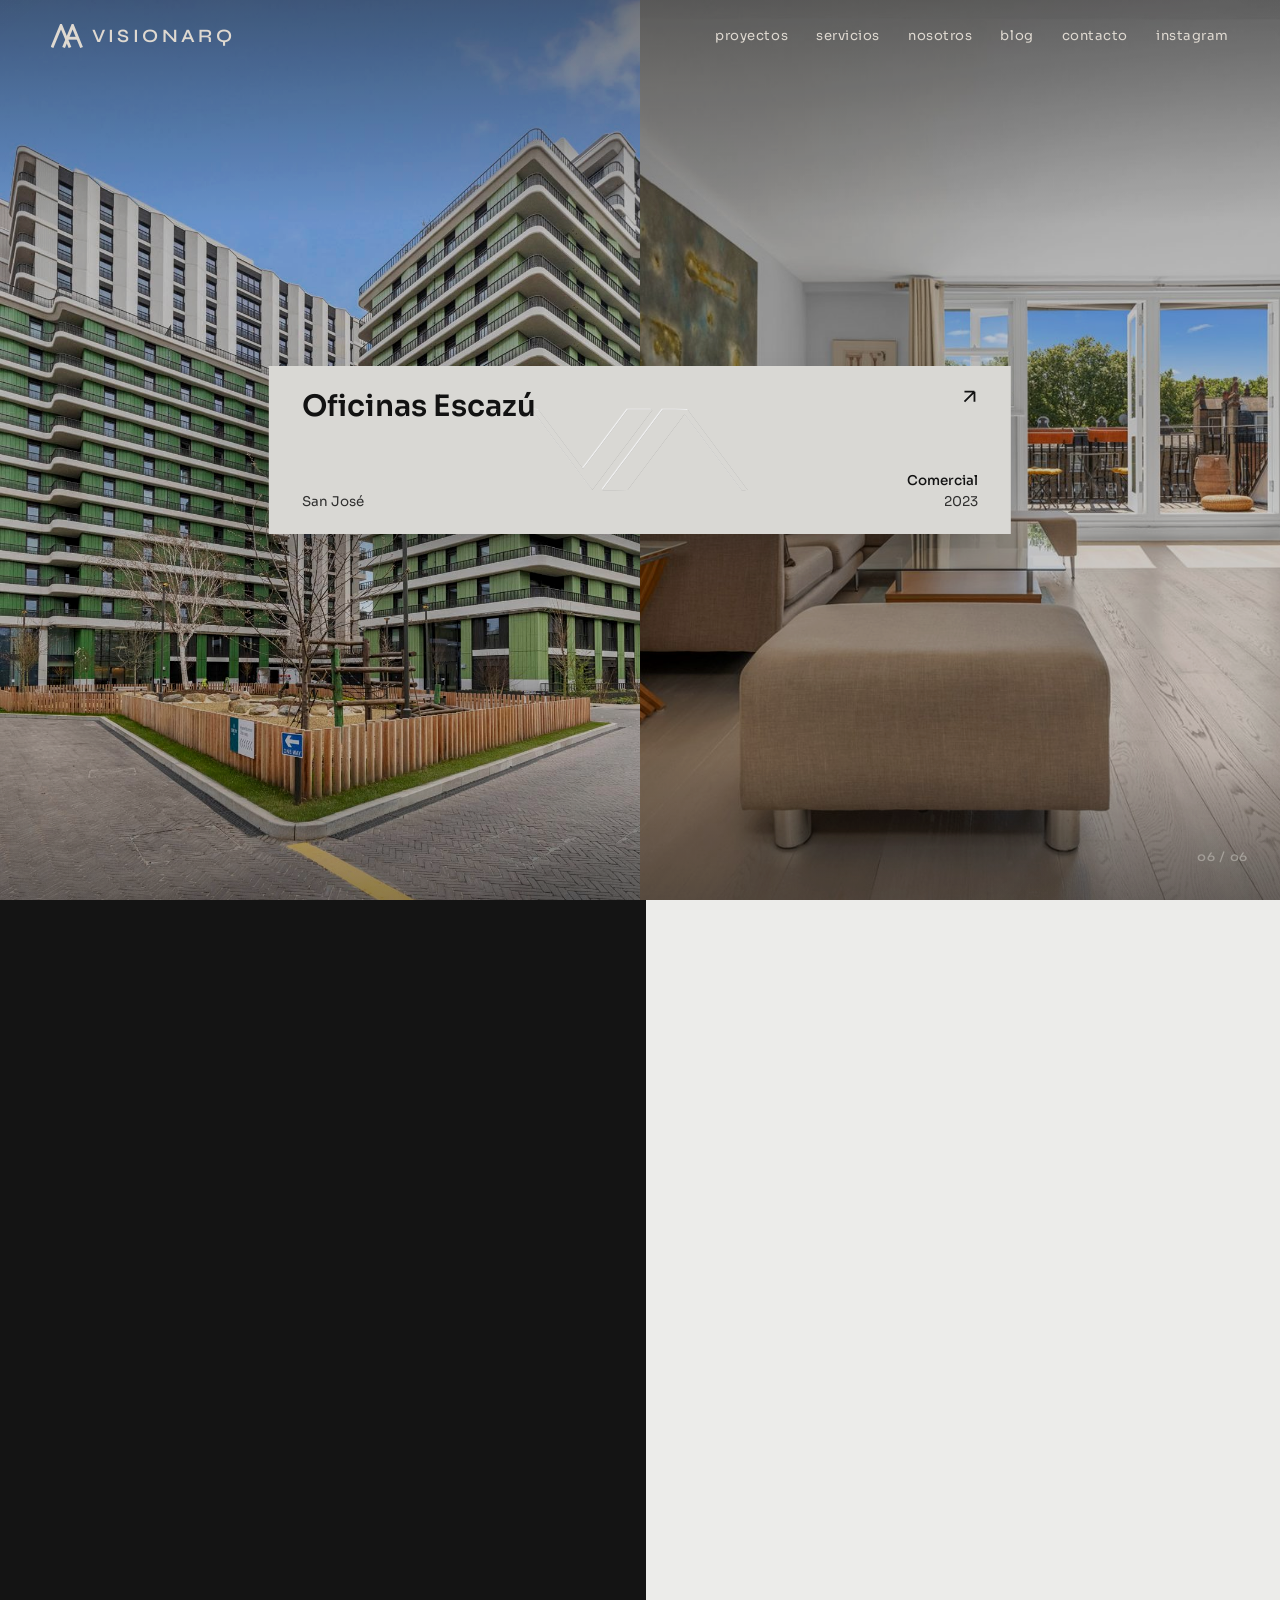
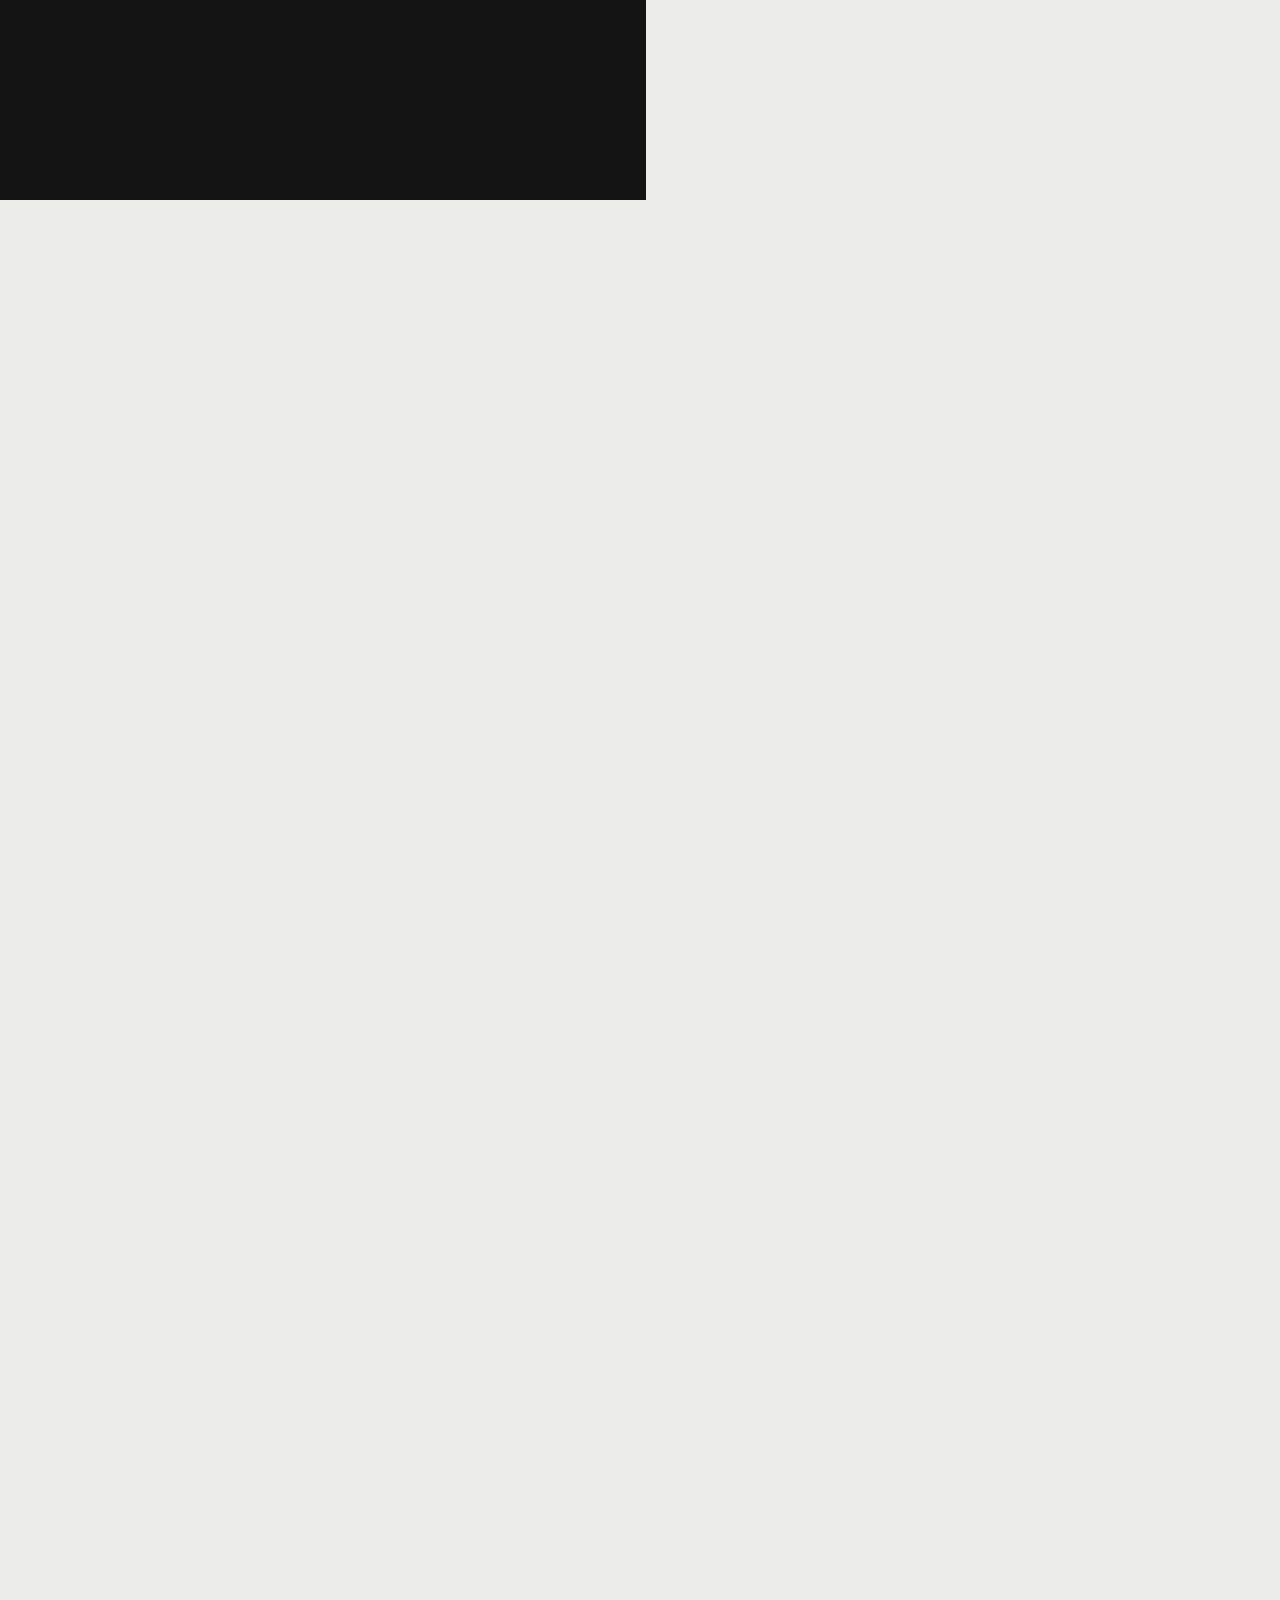
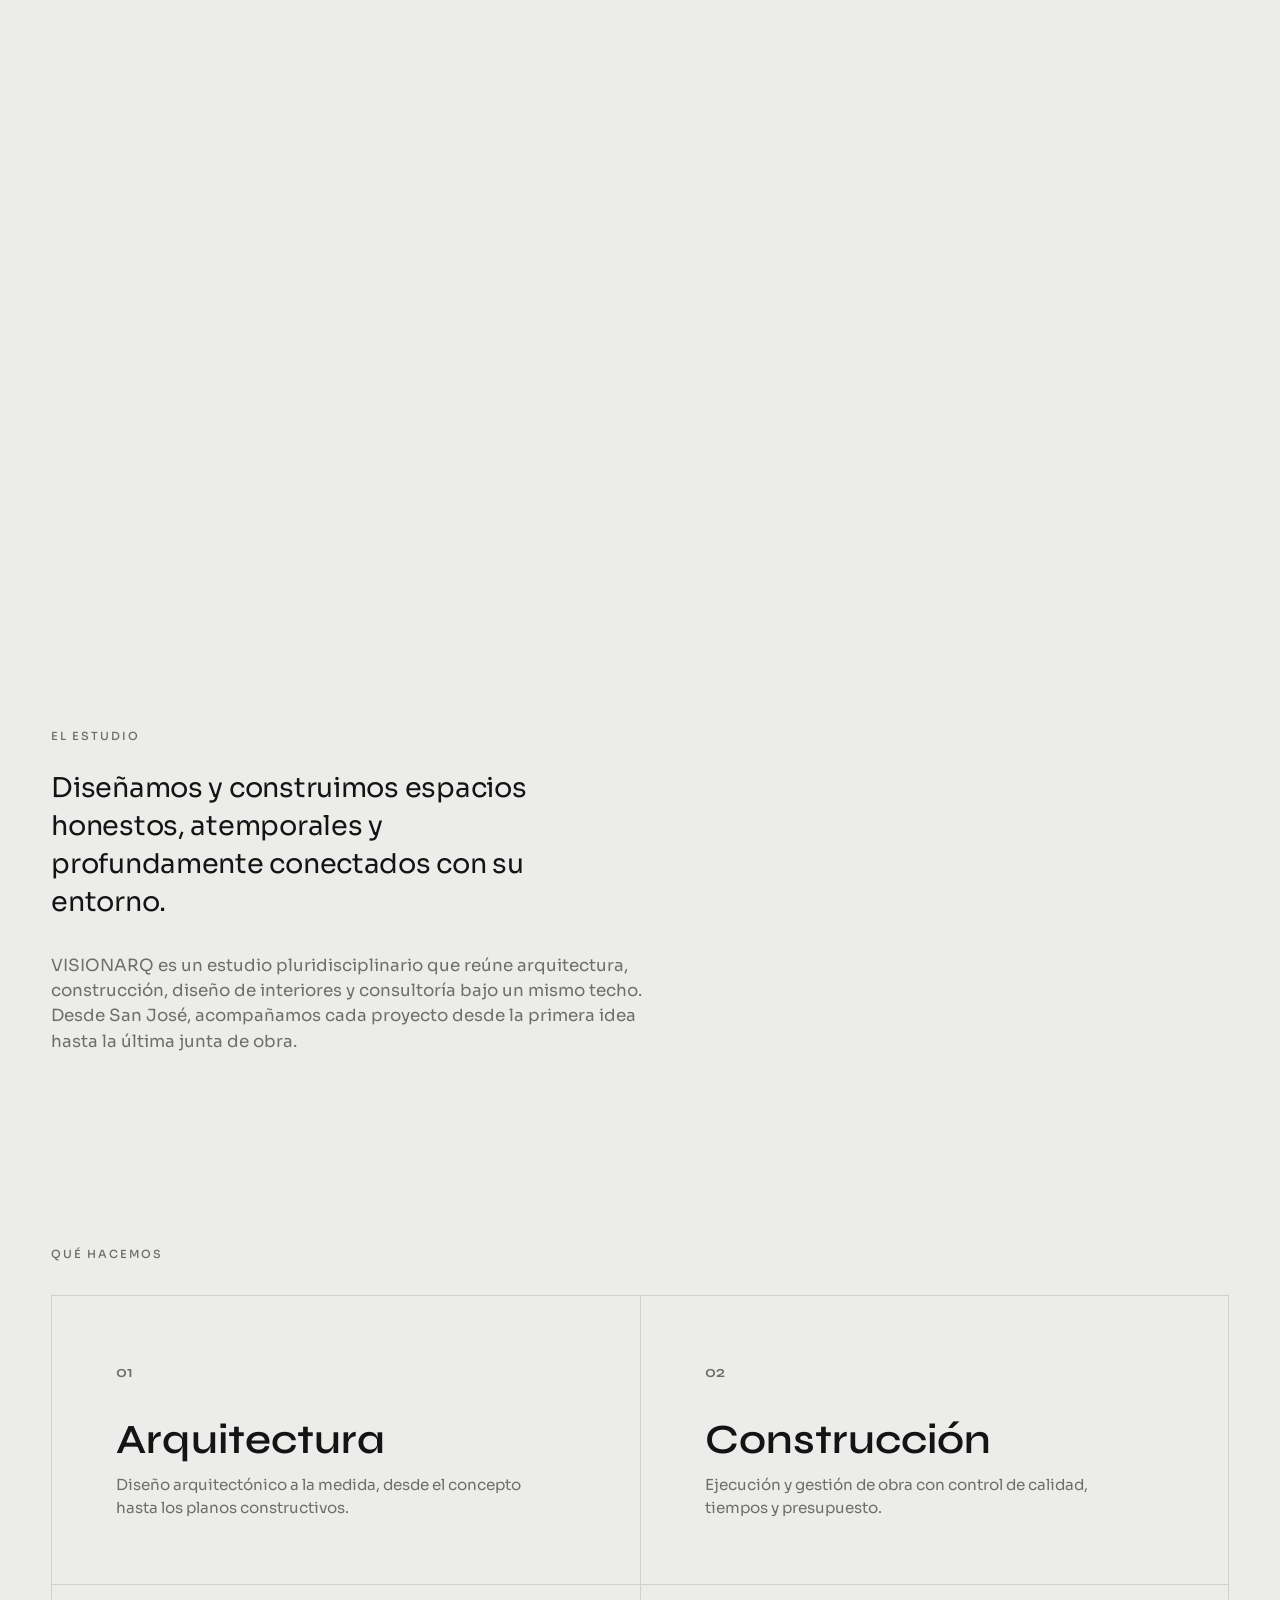
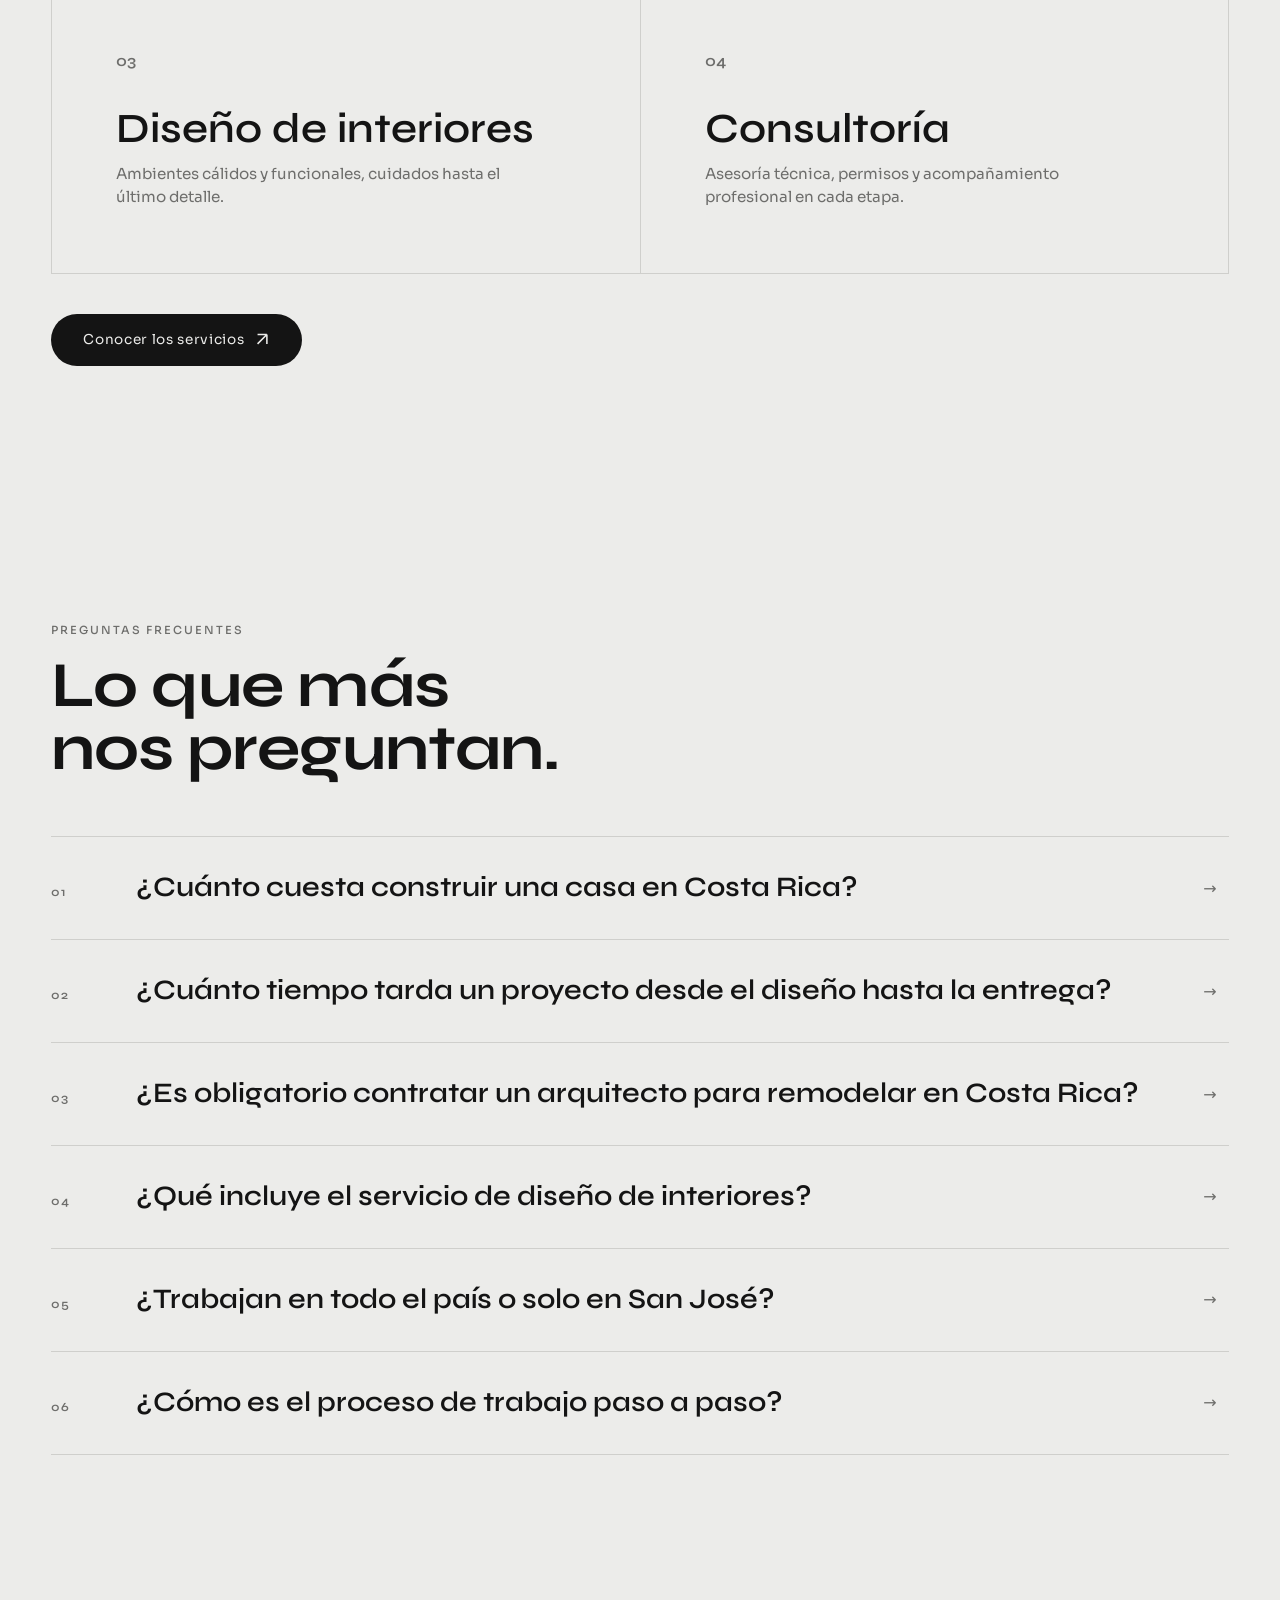
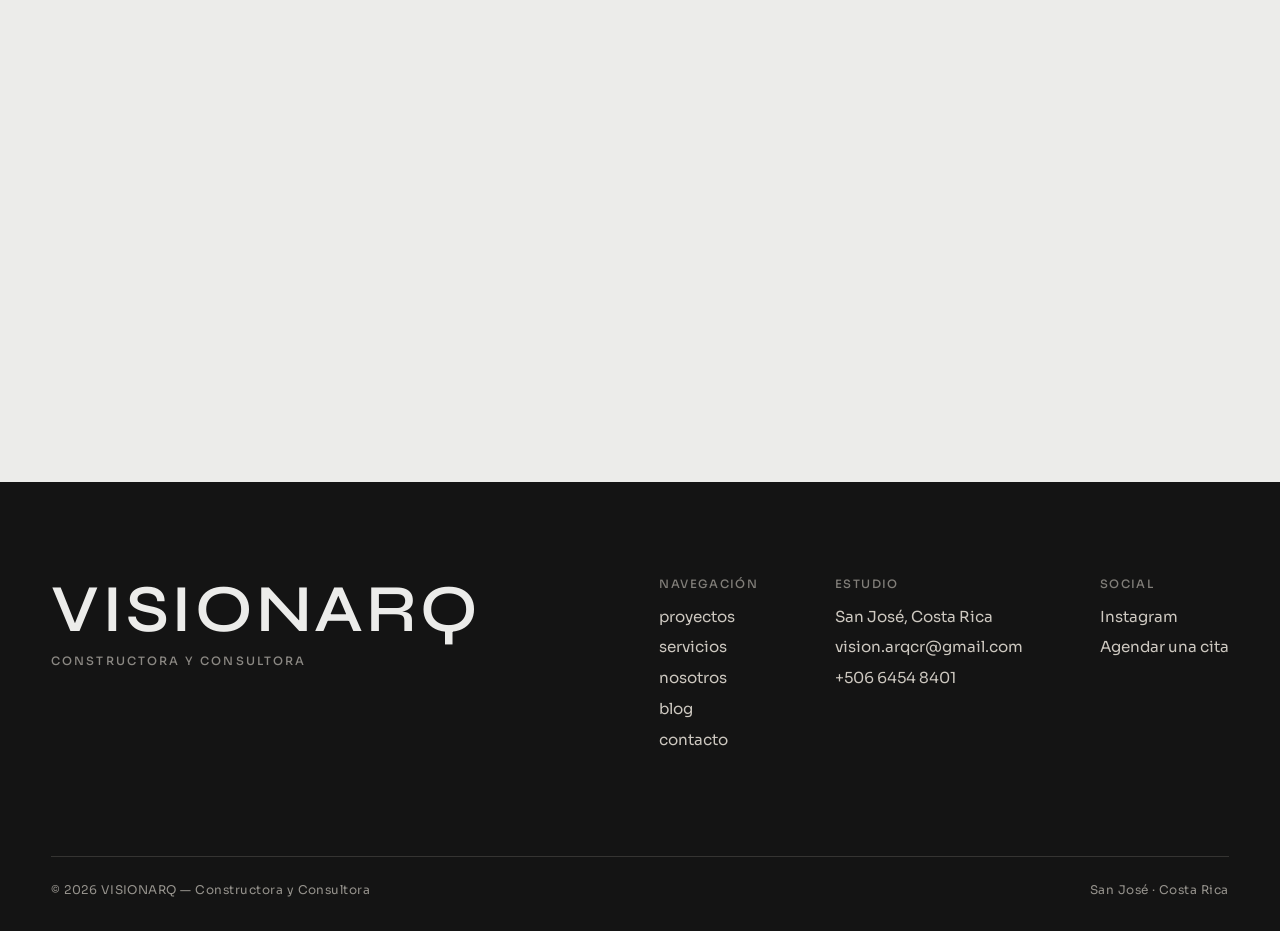
==== index.html @ 99eeef43 "WIP redesign: Syne+Sora fonts, embossed lighter card, photo darken layer Local only — not pushed.  C" ====
<!DOCTYPE html>
<html lang="es">
<head>
  <meta charset="UTF-8" />
  <meta name="viewport" content="width=device-width, initial-scale=1" />
  <title>VISIONARQ · Arquitectura y construcción en San José, Costa Rica</title>
  <meta name="description" content="VISIONARQ — Constructora y Consultora. Arquitectura, construcción llave en mano, diseño interior y planes maestros en San José, Costa Rica." />
  <meta property="og:title" content="VISIONARQ · Constructora y Consultora" />
  <meta property="og:description" content="Arquitectura, construcción, diseño interior y consultoría en San José, Costa Rica." />
  <meta property="og:type" content="website" />
  <link rel="icon" href="assets/img/logo.svg" type="image/svg+xml" />
  <link rel="preconnect" href="https://fonts.googleapis.com" />
  <link rel="preconnect" href="https://fonts.gstatic.com" crossorigin />
  <link href="https://fonts.googleapis.com/css2?family=Cormorant+Garamond:ital,wght@0,300;0,400;0,500;1,300;1,400&family=Inter:wght@400;500&display=swap" rel="stylesheet" />
  <link rel="stylesheet" href="assets/css/style.css" />
</head>
<body class="home-page">

  <!-- =====================================================
       SLIDER DE PROYECTOS — cortina scroll (estilo Mersi)
       ===================================================== -->
  <div class="home-slider">
    <div class="home-slider__track" id="slider-track">
      <div class="home-slider__stage" id="slider-stage">

        <!-- Tarjeta central (barra horizontal, estilo Mersi) -->
        <a class="slide-card" id="slide-card" href="portafolio.html" aria-label="Ver portafolio">
          <span class="slide-card__corner" aria-hidden="true">
            <svg viewBox="0 0 9 9" fill="none"><path d="M7 1H1M7 1V7M7 1L1 7" stroke="currentColor" stroke-width="1.1"/></svg>
          </span>
          <span class="slide-card__logo" aria-hidden="true">
            <svg class="mark" viewBox="0 0 803 311" fill="none">
              <path fill="currentColor" fill-rule="evenodd" d="M216.937,283.265C210.099,274.044 161.416,209.01 108.752,138.745C56.088,68.48 13,10.753 13,10.462C13,10.172 18.063,10.062 24.25,10.217L35.5,10.5L115,116.435C158.725,174.699 194.95,222.498 195.5,222.654C196.05,222.81 232.384,175.027 276.242,116.469L355.984,10L401.099,10C436.794,10 446.109,10.261 445.709,11.25C445.29,12.287 232.191,296.893 230.058,299.265C229.679,299.686 223.775,292.486 216.937,283.265ZM267.645,297.169C268.665,295.601 317.42,230.342 375.989,152.149L482.479,9.98L527.963,10.24L573.448,10.5L579.111,18C596.349,40.829 788.709,297.702 789.352,298.75C789.947,299.722 787.592,300 778.78,300L767.442,300L664.571,162.783C569.534,36.017 561.596,25.717 560.333,27.533C559.581,28.615 513.407,90.25 457.724,164.5L356.482,299.5L311.136,299.76L265.791,300.021L267.645,297.169Z"/>
            </svg>
          </span>
          <div class="slide-card__col slide-card__col--l">
            <span class="slide-card__name" id="card-name">Casa Escalante</span>
            <span class="slide-card__place" id="card-place">San José</span>
          </div>
          <div class="slide-card__col slide-card__col--r">
            <span class="slide-card__cat" id="card-cat">Residencial</span>
            <span class="slide-card__year" id="card-year">2025</span>
          </div>
        </a>

        <!-- Contador de diapositivas -->
        <div class="slide-counter">
          <span id="slide-num">01</span>&thinsp;/&thinsp;<span id="slide-total">04</span>
        </div>

      </div><!-- /slider-stage -->
    </div><!-- /slider-track -->
  </div><!-- /home-slider -->

  <!-- =====================================================
       CONTENIDO PRINCIPAL (debajo del slider)
       ===================================================== -->
  <main>

    <!-- MANIFIESTO -->
    <section class="section reveal">
      <p class="eyebrow">El estudio</p>
      <p class="lead" style="max-width: 24ch; margin-top: 1.5rem;">
        Diseñamos y construimos espacios honestos, atemporales y profundamente
        conectados con su entorno.
      </p>
      <p style="max-width: 52ch; margin-top: 2rem; color: var(--muted); font-size: 1.05rem;">
        VISIONARQ es un estudio pluridisciplinario que reúne arquitectura,
        construcción, diseño de interiores y consultoría bajo un mismo techo. Desde
        San José, acompañamos cada proyecto desde la primera idea hasta la última
        junta de obra.
      </p>
    </section>

    <!-- SERVICIOS (resumen) -->
    <section class="section section--tight reveal">
      <p class="eyebrow">Qué hacemos</p>
      <div class="services-grid" style="margin-top: 2rem;">
        <div class="service">
          <span class="service__num">01</span>
          <h3 class="service__title">Arquitectura</h3>
          <p class="service__desc">Diseño arquitectónico a la medida, desde el concepto hasta los planos constructivos.</p>
        </div>
        <div class="service">
          <span class="service__num">02</span>
          <h3 class="service__title">Construcción</h3>
          <p class="service__desc">Ejecución y gestión de obra con control de calidad, tiempos y presupuesto.</p>
        </div>
        <div class="service">
          <span class="service__num">03</span>
          <h3 class="service__title">Diseño de interiores</h3>
          <p class="service__desc">Ambientes cálidos y funcionales, cuidados hasta el último detalle.</p>
        </div>
        <div class="service">
          <span class="service__num">04</span>
          <h3 class="service__title">Consultoría</h3>
          <p class="service__desc">Asesoría técnica, permisos y acompañamiento profesional en cada etapa.</p>
        </div>
      </div>
      <div style="margin-top: 2.5rem;">
        <a class="btn" href="servicios.html">Conocer los servicios
          <svg width="14" height="14" viewBox="0 0 9 9" fill="none"><path d="M7 1H1M7 1V7M7 1L1 7" stroke="currentColor" stroke-width="1"/></svg>
        </a>
      </div>
    </section>

    <!-- FAQ -->
    <section class="section reveal">
      <p class="eyebrow">Preguntas frecuentes</p>
      <h2 class="display" style="font-size:clamp(2rem,5vw,4rem);margin-top:1rem;">Lo que más<br>nos preguntan.</h2>
      <div class="qa">
        <div class="qa-list">
          <button class="qa-q" data-q="0"><span class="qa-num">01</span><span class="qa-text">¿Cuánto cuesta construir una casa en Costa Rica?</span><span class="qa-arrow">→</span></button>
          <button class="qa-q" data-q="1"><span class="qa-num">02</span><span class="qa-text">¿Cuánto tiempo tarda un proyecto desde el diseño hasta la entrega?</span><span class="qa-arrow">→</span></button>
          <button class="qa-q" data-q="2"><span class="qa-num">03</span><span class="qa-text">¿Es obligatorio contratar un arquitecto para remodelar en Costa Rica?</span><span class="qa-arrow">→</span></button>
          <button class="qa-q" data-q="3"><span class="qa-num">04</span><span class="qa-text">¿Qué incluye el servicio de diseño de interiores?</span><span class="qa-arrow">→</span></button>
          <button class="qa-q" data-q="4"><span class="qa-num">05</span><span class="qa-text">¿Trabajan en todo el país o solo en San José?</span><span class="qa-arrow">→</span></button>
          <button class="qa-q" data-q="5"><span class="qa-num">06</span><span class="qa-text">¿Cómo es el proceso de trabajo paso a paso?</span><span class="qa-arrow">→</span></button>
        </div>

        <!-- Respuestas (se muestran en el panel lateral) -->
        <div class="qa-answers" hidden>
          <div class="qa-a" data-a="0"><h3>¿Cuánto cuesta construir una casa en Costa Rica?</h3><p>El costo de construcción varía según acabados, ubicación y complejidad del diseño. En términos generales, una vivienda con acabados medios oscila entre $700 y $1,100 por metro cuadrado. Ofrecemos una primera consulta sin costo donde evaluamos tu proyecto y preparamos un presupuesto detallado.</p></div>
          <div class="qa-a" data-a="1"><h3>¿Cuánto tiempo tarda un proyecto desde el diseño hasta la entrega?</h3><p>Un diseño arquitectónico residencial toma entre 6 y 10 semanas. La construcción, según escala y complejidad, puede ir de 6 meses a más de un año. Desde el primer día te entregamos un cronograma realista y lo cumplimos.</p></div>
          <div class="qa-a" data-a="2"><h3>¿Es obligatorio contratar un arquitecto para remodelar en Costa Rica?</h3><p>Para obras que requieren permiso municipal —incluyendo la mayoría de remodelaciones estructurales— la ley costarricense exige la firma de un profesional colegiado. Además de cumplir la normativa, trabajar con un arquitecto te protege de errores costosos y garantiza que tu propiedad suba de valor.</p></div>
          <div class="qa-a" data-a="3"><h3>¿Qué incluye el servicio de diseño de interiores?</h3><p>Nuestro servicio abarca el concepto espacial, paleta de materiales y acabados, selección de mobiliario y luminarias, diseño de cocinas y baños, y supervisión de instalación. Trabajamos con proveedores locales e internacionales para que cada ambiente sea exactamente lo que imaginaste.</p></div>
          <div class="qa-a" data-a="4"><h3>¿Trabajan en todo el país o solo en San José?</h3><p>Nuestro estudio está en San José, pero desarrollamos proyectos en todo Costa Rica: Guanacaste, Pacífico Sur, Heredia, Alajuela y la Zona Norte. La distancia no es un obstáculo; coordinamos visitas regulares a obra y mantenemos comunicación constante en cada etapa.</p></div>
          <div class="qa-a" data-a="5"><h3>¿Cómo es el proceso de trabajo paso a paso?</h3><p>Empezamos con una consulta inicial para entender tu visión, necesidades y presupuesto. Luego elaboramos el anteproyecto (planos conceptuales y renders 3D), ajustamos según tu retroalimentación y procedemos al diseño ejecutivo. En paralelo gestionamos permisos y, si lo deseas, coordinamos la construcción de inicio a fin.</p></div>
        </div>
      </div>
    </section>

    <!-- CTA -->
    <section class="section reveal" style="text-align:center;">
      <p class="display" style="font-size: clamp(2rem,6vw,5rem);">¿Tienes un proyecto<br>en mente?</p>
      <div style="margin-top: 2.5rem;">
        <a class="btn" href="contacto.html">Hablemos
          <svg width="14" height="14" viewBox="0 0 9 9" fill="none"><path d="M7 1H1M7 1V7M7 1L1 7" stroke="currentColor" stroke-width="1"/></svg>
        </a>
      </div>
    </section>

  </main>

  <script src="assets/js/vendor/gsap.min.js"></script>
  <script src="assets/js/vendor/ScrollTrigger.min.js"></script>
  <script src="assets/js/vendor/Flip.min.js"></script>
  <script src="assets/js/vendor/SplitText.min.js"></script>
  <script src="assets/js/vendor/lenis.min.js"></script>
  <script src="assets/js/main.js"></script>

  <!-- =====================================================
       SLIDER — lógica de scroll y cortina
       ===================================================== -->
  <script>
  (function () {

    /* ── Proyectos ── */
    var PROJECTS = [
      {
        name:     "Casa Escalante",
        location: "San José",
        category: "Residencial",
        year:     "2025",
        color:    "#1E1E1E",
        l: "assets/img/photos/proyecto-01.jpg",
        r: "assets/img/photos/proyecto-02.jpg",
      },
      {
        name:     "Café Barva",
        location: "Heredia",
        category: "Hospitality",
        year:     "2025",
        color:    "#2C2C2C",
        l: "assets/img/photos/proyecto-03.jpg",
        r: "assets/img/photos/proyecto-04.jpg",
      },
      {
        name:     "Torre Sabana",
        location: "San José",
        category: "Comercial",
        year:     "2024",
        color:    "#242424",
        l: "assets/img/photos/proyecto-05.jpg",
        r: "assets/img/photos/proyecto-06.jpg",
      },
      {
        name:     "Villa Pacífico",
        location: "Guanacaste",
        category: "Residencial",
        year:     "2024",
        color:    "#333333",
        l: "assets/img/photos/proyecto-07.jpg",
        r: "assets/img/photos/proyecto-08.jpg",
      },
      {
        name:     "Hotel Monteverde",
        location: "Puntarenas",
        category: "Hospitality",
        year:     "2023",
        color:    "#2A2A2A",
        l: "assets/img/photos/servicio-construccion.jpg",
        r: "assets/img/photos/servicio-interiores.jpg",
      },
      {
        name:     "Oficinas Escazú",
        location: "San José",
        category: "Comercial",
        year:     "2023",
        color:    "#383838",
        l: "assets/img/photos/servicio-arquitectura.jpg",
        r: "assets/img/photos/servicio-consultoria.jpg",
      },
    ];

    var N           = PROJECTS.length;
    var track       = document.getElementById("slider-track");
    var stage       = document.getElementById("slider-stage");
    var card        = document.getElementById("slide-card");
    var cardName    = document.getElementById("card-name");
    var cardPlace   = document.getElementById("card-place");
    var cardCat     = document.getElementById("card-cat");
    var cardYear    = document.getElementById("card-year");
    var slideNumEl  = document.getElementById("slide-num");
    var slideTotEl  = document.getElementById("slide-total");

    /* ── Track height: N × 100vh ── */
    track.style.height = (N * 100) + "vh";
    slideTotEl.textContent = String(N).padStart(2, "0");

    /* ── Build slides (insert before the card) ── */
    var slides = PROJECTS.map(function (p, i) {
      var slide = document.createElement("div");
      slide.className = "slide";
      slide.style.zIndex = i + 1;
      slide.innerHTML =
        '<div class="slide__panel slide__panel--left">' +
          '<img src="' + p.l + '" alt="' + p.name + '" loading="' + (i === 0 ? "eager" : "lazy") + '" />' +
        '</div>' +
        '<div class="slide__panel slide__panel--right">' +
          '<img src="' + p.r + '" alt="' + p.name + ' — detalle" loading="' + (i === 0 ? "eager" : "lazy") + '" />' +
        '</div>';
      stage.insertBefore(slide, card);
      return slide;
    });

    /* Card and counter sit above all slides */
    card.style.zIndex          = N + 5;
    document.querySelector(".slide-counter").style.zIndex = N + 5;

    /* ── Initial state: slides > 0 hidden with curtain ── */
    slides.forEach(function (slide, i) {
      if (i === 0) return;
      slide.querySelector(".slide__panel--left").style.clipPath  = "inset(100% 0 0 0)";
      slide.querySelector(".slide__panel--right").style.clipPath = "inset(0 0 100% 0)";
    });

    /* Initial card */
    applyCard(PROJECTS[0]);
    var activeCardIndex = 0;

    function applyCard(p) {
      card.dataset.accent = p.color;   /* color (oscuro) para la cortina de transición */
      cardName.textContent  = p.name;
      cardPlace.textContent = p.location;
      cardCat.textContent   = p.category;
      cardYear.textContent  = p.year;
    }

    /* ── Ease in-out cubic ── */
    function ease(t) {
      return t < 0.5
        ? 4 * t * t * t
        : 1 - Math.pow(-2 * t + 2, 3) / 2;
    }

    /* ── Animation update ── */
    function updateAnimation() {
      var rect     = track.getBoundingClientRect();
      var scrolled = -rect.top;

      if (scrolled <= 0) {
        /* Haven't reached the slider yet — reset */
        slides.forEach(function (slide, i) {
          var lp = slide.querySelector(".slide__panel--left");
          var rp = slide.querySelector(".slide__panel--right");
          lp.style.clipPath = i === 0 ? "" : "inset(100% 0 0 0)";
          rp.style.clipPath = i === 0 ? "" : "inset(0 0 100% 0)";
        });
        return;
      }

      var maxScroll = (N - 1) * window.innerHeight;
      var clamped   = Math.min(scrolled, maxScroll);
      var raw       = clamped / window.innerHeight;
      var floorRaw  = Math.floor(raw);

      /* fromIdx: the slide currently "on screen" (fully visible) */
      /* progress: 0→1 how far we are into the next transition     */
      var fromIdx, progress;
      if (floorRaw >= N - 1) {
        fromIdx  = N - 2;
        progress = 1;
      } else {
        fromIdx  = floorRaw;
        progress = ease(raw - floorRaw);
      }

      /* ── Update clip-paths ── */
      slides.forEach(function (slide, i) {
        var lp = slide.querySelector(".slide__panel--left");
        var rp = slide.querySelector(".slide__panel--right");

        if (i <= fromIdx) {
          /* Past slide: fully revealed */
          lp.style.clipPath = "";
          rp.style.clipPath = "";
        } else if (i === fromIdx + 1) {
          /* Incoming slide:
             Left  → curtain lifts from BOTTOM TO TOP: top-inset decreases 100→0
             Right → curtain falls from TOP TO BOTTOM: bottom-inset decreases 100→0 */
          var pct = ((1 - progress) * 100).toFixed(2);
          lp.style.clipPath = "inset(" + pct + "% 0 0 0)";
          rp.style.clipPath = "inset(0 0 " + pct + "% 0)";
        } else {
          /* Future slide: still hidden */
          lp.style.clipPath = "inset(100% 0 0 0)";
          rp.style.clipPath = "inset(0 0 100% 0)";
        }
      });

      /* ── Update card: swap at 50% of each transition ── */
      var targetCardIdx = (progress > 0.5 ? fromIdx + 1 : fromIdx);
      targetCardIdx = Math.min(targetCardIdx, N - 1);

      if (targetCardIdx !== activeCardIndex) {
        activeCardIndex = targetCardIdx;
        card.classList.add("is-changing");
        var idx = activeCardIndex;
        setTimeout(function () {
          applyCard(PROJECTS[idx]);
          slideNumEl.textContent = String(idx + 1).padStart(2, "0");
          card.classList.remove("is-changing");
        }, 220);
      }
    }

    /* ── rAF-throttled scroll handler ── */
    var rafPending = false;
    function onScroll() {
      if (!track.isConnected) return; /* la página ya no está montada */
      if (rafPending) return;
      rafPending = true;
      requestAnimationFrame(function () {
        rafPending = false;
        updateAnimation();
      });
    }

    /* evita acumular escuchas si se vuelve al Inicio por AJAX */
    if (window.__sliderOnScroll) window.removeEventListener("scroll", window.__sliderOnScroll);
    window.__sliderOnScroll = onScroll;
    window.addEventListener("scroll", onScroll, { passive: true });
    updateAnimation(); /* run once on init */

  })();
  </script>

</body>
</html>
---- assets/css/style.css ----
/* ----------  Tipografía autoalojada (Syne + Sora)  ---------- */
@font-face { font-family:"Syne"; font-style:normal; font-weight:600; font-display:swap; src:url("../fonts/syne-600.woff2") format("woff2"); }
@font-face { font-family:"Syne"; font-style:normal; font-weight:700; font-display:swap; src:url("../fonts/syne-700.woff2") format("woff2"); }
@font-face { font-family:"Syne"; font-style:normal; font-weight:800; font-display:swap; src:url("../fonts/syne-800.woff2") format("woff2"); }
@font-face { font-family:"Sora"; font-style:normal; font-weight:400; font-display:swap; src:url("../fonts/sora-400.woff2") format("woff2"); }
@font-face { font-family:"Sora"; font-style:normal; font-weight:500; font-display:swap; src:url("../fonts/sora-500.woff2") format("woff2"); }
@font-face { font-family:"Sora"; font-style:normal; font-weight:600; font-display:swap; src:url("../fonts/sora-600.woff2") format("woff2"); }

/* =========================================================
   VISION ARQ — Sistema de diseño
   Inspirado en: Mersi Architecture (estructura, transiciones)
                 Annassurra (grilla editorial del blog)
   Paleta cálida tipo "quiet luxury", sin textura de grano.
   ========================================================= */

/* ----------  Variables  ---------- */
:root {
  /* Paleta monocromática (gris claro → negros profundos) — marca VISIONARQ */
  --cream:      #ECECEA;   /* fondo principal (gris muy claro) */
  --cream-soft: #E1E1DF;   /* fondo alterno */
  --off-black:  #141414;   /* texto principal (negro profundo) */
  --muted:      #6E6E6C;   /* texto secundario (gris medio) */
  --line:       #CFCFCC;   /* líneas / bordes */

  /* "Acentos" de proyecto en escala de gris (sin color) */
  --terracotta: #2A2A2A;
  --sage:       #3A3A3A;
  --slate:      #4A4A4A;
  --tan:        #5A5A5A;
  --olive:      #2F2F2F;
  --clay:       #444444;

  /* Tipografía VISIONARQ — Syne (display, geométrica/futurista) + Sora (texto) */
  --serif: "Syne", "Sora", system-ui, sans-serif;   /* títulos / wordmark */
  --sans:  "Sora", system-ui, -apple-system, sans-serif;  /* cuerpo / UI */

  --ease: cubic-bezier(0.65, 0.05, 0.36, 1);
  --gutter: clamp(1.25rem, 4vw, 4rem);
  --nav-h: 4.5rem;
}

/* ----------  Reset  ---------- */
*,
*::before,
*::after { box-sizing: border-box; margin: 0; padding: 0; }

html {
  -webkit-font-smoothing: antialiased;
  -moz-osx-font-smoothing: grayscale;
  scroll-behavior: smooth;
  background: var(--off-black);   /* respaldo oscuro entre páginas (sin destello blanco) */
  overscroll-behavior: none;       /* sin rebote elástico que muestre fondo */
}

body {
  font-family: var(--sans);
  background: var(--cream);
  color: var(--off-black);
  font-size: 16px;
  line-height: 1.5;
  overflow-x: hidden;
  overscroll-behavior: none;
}

img { display: block; max-width: 100%; height: auto; }
a { color: inherit; text-decoration: none; }
button { font-family: inherit; cursor: pointer; border: none; background: none; }

::selection { background: var(--off-black); color: var(--cream); }

/* ----------  Tipografía  ---------- */
h1, h2, h3, h4 { font-family: var(--serif); font-weight: 500; line-height: 1.05; }

.display {
  font-family: var(--serif);
  font-weight: 700;
  font-size: clamp(2.6rem, 8.4vw, 7.4rem);
  line-height: 0.98;
  letter-spacing: -0.015em;
}

.eyebrow {
  font-size: 0.7rem;
  letter-spacing: 0.18em;
  text-transform: uppercase;
  color: var(--muted);
  font-weight: 500;
}

.lead {
  font-family: var(--sans);
  font-size: clamp(1.2rem, 2.2vw, 1.7rem);
  font-weight: 400;
  line-height: 1.4;
  letter-spacing: -0.01em;
}

/* =========================================================
   NAV
   ========================================================= */
.navbar {
  position: fixed;
  inset: 0 0 auto 0;
  height: var(--nav-h);
  display: flex;
  align-items: center;
  justify-content: space-between;
  padding: 0 var(--gutter);
  z-index: 1000;
  color: var(--off-black);
}

.nav-logo { display: flex; align-items: center; }
.nav-logo svg { height: 1.5rem; width: auto; }

.nav-links {
  display: flex;
  align-items: center;
  gap: clamp(1rem, 2.2vw, 2.4rem);
}
.nav-link {
  font-size: 0.82rem;
  letter-spacing: 0.04em;
  position: relative;
  padding: 2px 0;
  /* Mersi: enlaces inactivos atenuados, activo/hover a opacidad plena */
  opacity: 0.45;
  transition: opacity 0.4s var(--ease);
}
.nav-link:hover,
.nav-link.is-active { opacity: 1; }
/* Inicio = página sin atenuación (noOpacityPages de Mersi) */
.home-page .nav-link { opacity: 1; }
.nav-link::after {
  content: "";
  position: absolute;
  left: 0; bottom: -2px;
  width: 0; height: 1px;
  background: currentColor;
  transition: width 0.4s var(--ease);
}
.nav-link:hover::after,
.nav-link.is-active::after { width: 100%; }

.nav-toggle { display: none; }

/* Menú móvil */
.mobile-menu {
  position: fixed;
  inset: 0;
  background: var(--off-black);
  color: var(--cream);
  z-index: 999;
  display: flex;
  flex-direction: column;
  justify-content: center;
  align-items: flex-start;
  padding: var(--gutter);
  gap: 0.25rem;
  transform: translateY(-100%);
  transition: transform 0.6s var(--ease);
}
.mobile-menu.is-open { transform: translateY(0); }
/* Con el menú abierto, el logo y "cerrar" deben verse sobre el panel oscuro */
html.menu-open .navbar { color: var(--cream) !important; }
.mobile-menu a {
  font-family: var(--serif);
  font-size: clamp(2rem, 9vw, 3.5rem);
  font-weight: 300;
  line-height: 1.15;
}
.mobile-menu .eyebrow { color: rgba(237,231,222,0.5); margin-top: 2rem; }

@media (max-width: 760px) {
  .nav-links { display: none; }
  .nav-toggle { display: block; font-size: 0.82rem; letter-spacing: 0.04em; }
}

/* =========================================================
   LOADER  (homenaje a la animación de entrada de Mersi)
   ========================================================= */
.loader {
  position: fixed;
  inset: 0;
  background: var(--cream);
  z-index: 2000;
  display: flex;
  flex-direction: column;
  align-items: center;
  justify-content: center;
  gap: 1.5rem;
  transition: opacity 0.8s var(--ease), visibility 0.8s var(--ease);
}
.loader.is-done { opacity: 0; visibility: hidden; }
.loader__logo .mark {
  width: clamp(64px, 11vw, 110px);
  height: auto;
  color: var(--off-black);
  display: block;
  margin: 0 auto;
}
.loader__logo .mark path {
  opacity: 0;
  animation: markIn 0.7s var(--ease) forwards;
}
.loader__logo .mark path:nth-child(2) { animation-delay: 0.12s; }
.loader__logo .mark path:nth-child(3) { animation-delay: 0.26s; }
.loader__brand {
  font-family: var(--serif);
  font-weight: 500;
  font-size: clamp(1.6rem, 4.5vw, 2.6rem);
  letter-spacing: 0.22em;
  color: var(--off-black);
  margin-top: 1.1rem;
  opacity: 0;
  transform: translateY(0.4em);
  animation: brandIn 1s var(--ease) 0.3s forwards;
}
@keyframes brandIn { to { opacity: 1; transform: translateY(0); } }
@keyframes markIn { to { opacity: 1; } }
.loader__word {
  font-family: var(--serif);
  font-style: italic;
  font-size: 1rem;
  color: var(--muted);
  letter-spacing: 0.02em;
  opacity: 0;
  animation: markIn 0.8s var(--ease) 0.5s forwards;
}

/* =========================================================
   TRANSICIÓN DE PÁGINA — dos paneles verticales
   Panel izquierdo sube desde abajo. Panel derecho baja desde arriba.
   Se encuentran en el centro, luego se abren al llegar a la nueva página.
   ========================================================= */
.curtain-l,
.curtain-r {
  position: fixed;
  top: 0; bottom: 0;
  z-index: 1500;
  background: var(--off-black);
  pointer-events: none;
  width: 50.5vw; /* leve solapamiento para evitar línea central */
  transition: transform 0.64s var(--ease);
}
.curtain-l { left: 0;  transform: translateY(100%);  } /* empieza abajo, sube */
.curtain-r { right: 0; transform: translateY(-100%); } /* empieza arriba, baja */
.curtain-l.is-in { transform: translateY(0); }
.curtain-r.is-in { transform: translateY(0); }

/* =========================================================
   LAYOUT HELPERS
   ========================================================= */
.section { padding: clamp(4rem, 10vw, 9rem) var(--gutter); }
.section--tight { padding-top: clamp(2rem, 5vw, 4rem); }
main { min-height: 100vh; }

/* fila dividida imagen / texto, responsiva */
.split { display: grid; grid-template-columns: 1fr 1fr; gap: var(--gutter); align-items: center; }
@media (max-width: 760px) {
  .split { grid-template-columns: 1fr; }
  .split img, .split > .reveal-clip { order: -1 !important; }
}

/* Estado previo (pre-GSAP). GSAP anima opacidad → 1 (reveal-op de Mersi). */
.reveal { opacity: 0; }

/* =========================================================
   HOME — Mersi-style scroll-driven curtain slider
   ========================================================= */
.home-slider { position: relative; }

.home-slider__track {
  /* height set by JS: numSlides × 100vh */
}

.home-slider__stage {
  position: sticky;
  top: 0;
  height: 100vh;
  overflow: hidden;
}

/* Dark gradient at top — keeps cream nav text legible over any image */
.home-slider__stage::before {
  content: '';
  position: absolute;
  inset: 0 0 auto 0;
  height: 14rem;
  background: linear-gradient(to bottom, rgba(26,26,26,0.45) 0%, transparent 100%);
  z-index: 15;
  pointer-events: none;
}

/* Dark gradient at bottom — frames counter */
.home-slider__stage::after {
  content: '';
  position: absolute;
  inset: auto 0 0 0;
  height: 9rem;
  background: linear-gradient(to top, rgba(26,26,26,0.35) 0%, transparent 100%);
  z-index: 15;
  pointer-events: none;
}

/* --- Individual slide --- */
.slide {
  position: absolute;
  inset: 0;
  display: grid;
  grid-template-columns: 1fr 1fr;
}
.slide__panel {
  position: relative;
  overflow: hidden;
  will-change: clip-path;
}
.slide__panel img {
  position: absolute;
  inset: 0;
  width: 100%;
  height: 100%;
  object-fit: cover;
}

/* --- Floating project card: barra horizontal central (estilo Mersi) --- */
.slide-card {
  position: absolute;
  left: 50%;
  top: 50%;
  transform: translate(-50%, -50%);
  z-index: 20;
  width: min(760px, 58vw);
  height: clamp(118px, 14vw, 168px);
  padding: clamp(1.1rem, 2vw, 1.7rem) clamp(1.5rem, 2.6vw, 2.4rem);
  display: flex;
  align-items: stretch;
  justify-content: space-between;
  cursor: pointer;
  overflow: hidden;
  /* Tarjeta clara con el logo VA estampado en relieve (efecto 3D / letterpress) */
  background: #E7E6E2;
  color: var(--off-black);
  box-shadow: 0 24px 60px -28px rgba(0,0,0,0.45);
}
/* Logo VA estampado al centro — pequeño, en relieve tono sobre tono */
.slide-card__logo {
  position: absolute;
  inset: 0;
  display: flex;
  align-items: center;
  justify-content: center;
  pointer-events: none;
}
.slide-card__logo .mark {
  height: auto;
  width: 30%;
  color: #E7E6E2;                 /* mismo tono que la tarjeta */
  filter:
    drop-shadow(0.6px 0.6px 0.4px rgba(0,0,0,0.30))
    drop-shadow(-0.8px -0.8px 0.4px rgba(255,255,255,0.95));
}
/* Flecha esquina superior derecha */
.slide-card__corner {
  position: absolute;
  top: clamp(1rem, 1.9vw, 1.6rem);
  right: clamp(1.5rem, 2.6vw, 2.4rem);
  color: var(--off-black);
  line-height: 0;
}
.slide-card__corner svg { width: 15px; height: 15px; }
/* Columnas izquierda / derecha */
.slide-card__col {
  position: relative;
  z-index: 1;
  display: flex;
  flex-direction: column;
  justify-content: space-between;
}
.slide-card__col--r { align-items: flex-end; text-align: right; }
.slide-card__name {
  font-family: var(--sans);
  font-weight: 600;
  font-size: clamp(1.25rem, 2.3vw, 2rem);
  line-height: 1;
  transition: opacity 0.22s var(--ease);
}
.slide-card__place,
.slide-card__cat,
.slide-card__year {
  font-family: var(--sans);
  font-size: clamp(0.78rem, 1.05vw, 0.95rem);
  line-height: 1;
  transition: opacity 0.22s var(--ease);
}
.slide-card__place { opacity: 0.85; }
.slide-card__cat { font-weight: 500; margin-bottom: 0.45rem; }
.slide-card__year { opacity: 0.85; }
.slide-card__col--r { justify-content: flex-end; }

/* Text fade when project changes */
.slide-card.is-changing .slide-card__name,
.slide-card.is-changing .slide-card__place,
.slide-card.is-changing .slide-card__cat,
.slide-card.is-changing .slide-card__year { opacity: 0; }

/* --- Slide counter (bottom-right) --- */
.slide-counter {
  position: absolute;
  bottom: 2rem;
  right: 2rem;
  z-index: 20;
  font-family: var(--serif);
  font-size: 0.82rem;
  letter-spacing: 0.05em;
  color: rgba(237,231,222,0.85);
  pointer-events: none;
}

/* Nav uses cream text on the slider page */
.home-page .navbar { color: var(--cream); }

/* Mobile: single panel */
@media (max-width: 760px) {
  .slide { grid-template-columns: 1fr; }
  .slide__panel--right { display: none; }
  .slide-card {
    width: calc(100vw - 2.5rem);
    height: clamp(96px, 26vw, 130px);
    left: 1.25rem;
    top: auto;
    bottom: 4.5rem;
    transform: none;
  }
  .slide-card__name { font-size: clamp(1.1rem, 6vw, 1.6rem); }
  .slide-counter { bottom: 2.5rem; right: 1.5rem; }
}

/* =========================================================
   PROYECTOS — tarjetas con color de acento (estilo Mersi)
   ========================================================= */
.projects { padding: var(--gutter); }
.project-card {
  display: grid;
  grid-template-columns: 1fr auto;
  align-items: center;
  gap: 1.5rem;
  padding: clamp(1.5rem, 4vw, 3rem) clamp(1.5rem, 4vw, 3rem);
  border-radius: 2px;
  margin-bottom: 0.5rem;
  color: var(--off-black);
  transition: transform 0.5s var(--ease), filter 0.5s var(--ease);
}
.project-card:hover { transform: translateY(-4px); filter: brightness(1.04); }
.project-card__left { display: flex; flex-direction: column; gap: 0.35rem; }
.project-card__title {
  font-size: clamp(2rem, 6vw, 4rem);
  font-weight: 300;
  line-height: 0.95;
}
.project-card__place { font-size: 0.85rem; letter-spacing: 0.04em; opacity: 0.75; }
.project-card__tags {
  display: flex;
  gap: 1.25rem;
  align-items: center;
  font-size: 0.78rem;
  letter-spacing: 0.05em;
  text-transform: uppercase;
}
.project-card__arrow { width: 14px; height: 14px; }
@media (max-width: 600px) {
  .project-card__tags span:not(.project-card__year) { display: none; }
}

/* =========================================================
   SERVICIOS
   ========================================================= */
.services-grid {
  display: grid;
  grid-template-columns: repeat(2, 1fr);
  gap: 1px;
  background: var(--line);
  border: 1px solid var(--line);
}
.service {
  background: var(--cream);
  padding: clamp(2rem, 5vw, 4rem);
  min-height: 18rem;
  display: flex;
  flex-direction: column;
  justify-content: space-between;
  transition: background 0.5s var(--ease);
}
.service:hover { background: var(--cream-soft); }
.service__num { font-family: var(--serif); font-size: 1rem; color: var(--muted); }
.service__title { font-size: clamp(1.6rem, 3.5vw, 2.6rem); font-weight: 400; margin-top: auto; }
.service__desc { color: var(--muted); margin-top: 0.75rem; max-width: 38ch; font-size: 0.95rem; }
@media (max-width: 700px) { .services-grid { grid-template-columns: 1fr; } }

/* =========================================================
   PORTAFOLIO — grilla de imágenes
   ========================================================= */
.portfolio-grid {
  display: grid;
  grid-template-columns: repeat(2, 1fr);
  gap: clamp(0.75rem, 2vw, 1.5rem);
}
.portfolio-item { position: relative; overflow: hidden; cursor: pointer; }
.portfolio-item img {
  width: 100%;
  aspect-ratio: 4/5;
  object-fit: cover;
  transition: transform 1.2s var(--ease);
}
.portfolio-item:hover img { transform: scale(1.05); }
.portfolio-item::after {
  content: "";
  position: absolute;
  inset: 0;
  background: linear-gradient(to top, rgba(26,26,26,0.55) 0%, rgba(26,26,26,0) 38%);
  pointer-events: none;
}
.portfolio-item__cap {
  position: absolute;
  left: 1.25rem; bottom: 1.25rem;
  color: #fff;
  z-index: 1;
}
.portfolio-item__cap h3 { font-size: 1.5rem; font-weight: 400; }
.portfolio-item__cap span { font-size: 0.78rem; letter-spacing: 0.05em; }
.portfolio-item:nth-child(3n) { grid-column: span 2; }
.portfolio-item:nth-child(3n) img { aspect-ratio: 16/9; }
@media (max-width: 700px) {
  .portfolio-grid { grid-template-columns: 1fr; }
  .portfolio-item:nth-child(3n) { grid-column: span 1; }
}

/* =========================================================
   BLOG — bloques a pantalla completa, dos columnas (Annassurra)
   Columna izquierda: imágenes descienden (scroll inverso).
   Columna derecha: imágenes ascienden (scroll normal).
   Controlado por JS; .blog-full-wrapper fija la altura de scroll.
   ========================================================= */
.blog-full-wrapper {
  /* height set by JS: N * 100vh */
}
.blog-full {
  position: sticky;
  top: 0;
  height: 100vh;
  display: grid;
  grid-template-columns: 1fr 1fr;
  border-top: 1px solid var(--line);
  overflow: hidden;
}
.blog-full__col {
  display: flex;
  flex-direction: column;
  will-change: transform;
}
.blog-full__col--right {
  border-left: 1px solid var(--line);
  /* no padding-top — initial offset controlled by JS transform */
}

.blog-entry {
  position: relative;
  height: 100vh;
  display: block;
  overflow: hidden;
  border-bottom: 1px solid var(--line);
}
.blog-entry img {
  width: 100%; height: 100%;
  object-fit: cover;
  transition: transform 1.4s var(--ease);
}
.blog-entry:hover img { transform: scale(1.04); }

.blog-entry__overlay {
  position: absolute;
  inset: 0;
  background: linear-gradient(to top,
    rgba(26,26,26,0.72) 0%,
    rgba(26,26,26,0.18) 45%,
    rgba(26,26,26,0) 70%);
  display: flex;
  flex-direction: column;
  justify-content: flex-end;
  padding: clamp(1.5rem, 4vw, 3rem);
  color: var(--cream);
}
.blog-entry__meta {
  font-size: 0.68rem;
  letter-spacing: 0.14em;
  text-transform: uppercase;
  opacity: 0.75;
  margin-bottom: 0.6rem;
}
.blog-entry__title {
  font-family: var(--serif);
  font-size: clamp(1.5rem, 2.8vw, 2.4rem);
  font-weight: 400;
  line-height: 1.05;
}
.blog-entry__excerpt {
  font-size: 0.9rem;
  line-height: 1.55;
  opacity: 0.78;
  margin-top: 0.5rem;
  max-width: 40ch;
}

@media (max-width: 760px) {
  .blog-full-wrapper { height: auto !important; }
  .blog-full { position: static; height: auto; overflow: visible; grid-template-columns: 1fr; }
  .blog-full__col { transform: none !important; }
  .blog-full__col--right { border-left: none; }
  .blog-entry { height: 85vw; min-height: 420px; }
}

/* =========================================================
   FAQ — acordeón editorial (numerado, tipografía de la marca)
   ========================================================= */
.faq-list { margin-top: 3.5rem; border-top: 1px solid var(--line); }
.faq-item { border-bottom: 1px solid var(--line); }

.faq-q {
  display: grid;
  grid-template-columns: 2.8rem 1fr 1.4rem;
  align-items: baseline;
  gap: 0 2.5rem;
  padding: 2.4rem 0;
  cursor: pointer;
  list-style: none;
}
.faq-q::-webkit-details-marker { display: none; }

.faq-num {
  font-family: var(--serif);
  font-size: 0.78rem;
  font-weight: 400;
  color: var(--muted);
  letter-spacing: 0.06em;
  padding-top: 0.3rem; /* baseline-align with large text */
}

.faq-text {
  font-family: var(--serif);
  font-size: clamp(1.25rem, 2.2vw, 1.8rem);
  font-weight: 300;
  font-style: italic;
  line-height: 1.12;
  color: var(--off-black);
  transition: opacity 0.35s var(--ease);
}
.faq-q:hover .faq-text { opacity: 0.55; }
.faq-item[open] .faq-text { font-style: normal; opacity: 0.5; }

.faq-icon {
  font-size: 1rem;
  font-weight: 300;
  color: var(--muted);
  transition: transform 0.45s var(--ease);
  align-self: center;
  user-select: none;
  line-height: 1;
}
.faq-item[open] .faq-icon { transform: rotate(45deg); }

.faq-body {
  display: grid;
  grid-template-rows: 0fr;
  transition: grid-template-rows 0.48s var(--ease);
}
.faq-item[open] .faq-body { grid-template-rows: 1fr; }
.faq-inner { overflow: hidden; }
.faq-a {
  /* indent to align with question text */
  padding: 0.5rem 0 2.8rem calc(2.8rem + 2.5rem);
  color: var(--muted);
  max-width: 64ch;
  font-size: 0.975rem;
  line-height: 1.85;
}

@media (max-width: 600px) {
  .faq-q { grid-template-columns: 2rem 1fr 1.2rem; gap: 0 1.25rem; }
  .faq-a { padding-left: calc(2rem + 1.25rem); }
}

/* =========================================================
   NOSOTROS
   ========================================================= */
.about-hero { display: grid; grid-template-columns: 1.1fr 0.9fr; gap: var(--gutter); align-items: center; }
.about-hero img { width: 100%; aspect-ratio: 4/5; object-fit: cover; }
@media (max-width: 760px) { .about-hero { grid-template-columns: 1fr; } }

.stat-row { display: grid; grid-template-columns: repeat(3, 1fr); gap: 1.5rem; border-top: 1px solid var(--line); padding-top: 2.5rem; }
.stat__num { font-family: var(--serif); font-size: clamp(2.5rem, 6vw, 4.5rem); font-weight: 300; }
.stat__label { font-size: 0.8rem; letter-spacing: 0.05em; color: var(--muted); }
@media (max-width: 600px) { .stat-row { grid-template-columns: 1fr; gap: 2rem; } }

/* =========================================================
   CONTACTO  + formulario (Netlify Forms)
   ========================================================= */
.contact-grid { display: grid; grid-template-columns: 0.9fr 1.1fr; gap: clamp(2rem, 6vw, 6rem); }
@media (max-width: 760px) { .contact-grid { grid-template-columns: 1fr; } }

.field { margin-bottom: 1.75rem; }
.field label {
  display: block;
  font-size: 0.72rem;
  letter-spacing: 0.12em;
  text-transform: uppercase;
  color: var(--muted);
  margin-bottom: 0.6rem;
}
.field input,
.field textarea {
  width: 100%;
  background: transparent;
  border: none;
  border-bottom: 1px solid var(--line);
  padding: 0.6rem 0;
  font-family: var(--sans);
  font-size: 1rem;
  color: var(--off-black);
  transition: border-color 0.4s var(--ease);
}
.field input:focus,
.field textarea:focus { outline: none; border-color: var(--off-black); }
.field textarea { resize: vertical; min-height: 5rem; }

.btn {
  display: inline-flex;
  align-items: center;
  gap: 0.75rem;
  background: var(--off-black);
  color: var(--cream);
  padding: 1rem 2rem;
  border-radius: 100px;
  font-size: 0.85rem;
  letter-spacing: 0.05em;
  transition: transform 0.4s var(--ease), opacity 0.4s var(--ease);
}
.btn:hover { transform: translateY(-2px); opacity: 0.9; }

.contact-detail { margin-bottom: 1.75rem; }
.contact-detail span { font-size: 0.72rem; letter-spacing: 0.12em; text-transform: uppercase; color: var(--muted); display: block; margin-bottom: 0.3rem; }
.contact-detail a, .contact-detail p { font-family: var(--serif); font-size: 1.4rem; font-weight: 400; }

/* =========================================================
   FOOTER
   ========================================================= */
.footer {
  background: var(--off-black);
  color: var(--cream);
  padding: clamp(3rem, 8vw, 6rem) var(--gutter) 2rem;
}
.footer__top { display: flex; justify-content: space-between; flex-wrap: wrap; gap: 2rem; align-items: flex-start; }
.footer__brand { font-family: var(--serif); font-size: clamp(2rem, 6vw, 4.2rem); font-weight: 400; line-height: 0.95; letter-spacing: 0.04em; }
.footer__brand-desc { display: block; font-family: var(--sans); font-size: 0.72rem; letter-spacing: 0.18em; text-transform: uppercase; color: rgba(237,231,222,0.55); margin-top: 0.9rem; font-weight: 500; }
.footer__cols { display: flex; gap: clamp(2rem, 6vw, 5rem); flex-wrap: wrap; }
.footer__col h4 { font-family: var(--sans); font-size: 0.72rem; letter-spacing: 0.12em; text-transform: uppercase; color: rgba(237,231,222,0.5); margin-bottom: 1rem; font-weight: 500; }
.footer__col a, .footer__col p { display: block; font-size: 0.95rem; margin-bottom: 0.5rem; color: rgba(237,231,222,0.85); transition: color 0.3s var(--ease); }
.footer__col a:hover { color: var(--cream); }
.footer__bottom {
  display: flex; justify-content: space-between; flex-wrap: wrap; gap: 1rem;
  margin-top: clamp(3rem, 8vw, 6rem);
  padding-top: 1.5rem;
  border-top: 1px solid rgba(237,231,222,0.15);
  font-size: 0.75rem;
  color: rgba(237,231,222,0.6);
  letter-spacing: 0.04em;
}

/* =========================================================
   Encabezado de página interior
   ========================================================= */
.page-head { padding: calc(var(--nav-h) + clamp(3rem,9vw,7rem)) var(--gutter) clamp(2rem,5vw,4rem); }
.page-head .display { max-width: 16ch; }
.page-head .lead { margin-top: 1.5rem; max-width: 46ch; color: var(--muted); }

/* =========================================================
   ANIMACIONES DE REVELADO (estilo Mersi: line / clip / op)
   ========================================================= */

/* Revelado de imagen con cortina clip-path (GSAP: reveal-clip de Mersi).
   Estado previo: inset(100% 0 0 0). GSAP lo abre a inset(0). */
.reveal-clip { position: relative; overflow: hidden; }
.reveal-clip > img,
.reveal-clip > .reveal-clip__inner {
  clip-path: inset(100% 0% 0% 0%);
}

/* Revelado de texto línea por línea (GSAP SplitText: line de Mersi).
   SplitText divide en líneas con máscara; cada línea sube yPercent 100→0. */
.line-reveal { display: inline-block; opacity: 0; }

/* =========================================================
   PORTAFOLIO — etiqueta de proyecto al pasar el cursor (Mersi)
   ========================================================= */
.filtros {
  display: flex;
  flex-wrap: wrap;
  gap: 0.5rem;
  padding: 0 var(--gutter) clamp(1.5rem, 4vw, 3rem);
}
.filtro {
  font-size: 0.78rem;
  letter-spacing: 0.06em;
  text-transform: lowercase;
  padding: 0.5rem 1.1rem;
  border: 1px solid var(--line);
  border-radius: 100px;
  color: var(--muted);
  transition: all 0.4s var(--ease);
  background: transparent;
}
.filtro:hover { border-color: var(--off-black); color: var(--off-black); }
.filtro.is-active { background: var(--off-black); color: var(--cream); border-color: var(--off-black); }

.portfolio-item { position: relative; overflow: hidden; cursor: pointer; }
.portfolio-item.is-hidden { display: none; }

/* Etiqueta flotante coloreada (aparece al hover) */
.portfolio-item__etiq {
  position: absolute;
  left: 50%; top: 50%;
  transform: translate(-50%, -50%) scale(0.92);
  z-index: 3;
  width: min(78%, 320px);
  padding: 1.1rem 1.3rem;
  display: flex;
  align-items: center;
  justify-content: space-between;
  gap: 1rem;
  border-radius: 2px;
  opacity: 0;
  pointer-events: none;
  transition: opacity 0.5s var(--ease), transform 0.5s var(--ease);
  box-shadow: 0 18px 50px rgba(26,26,26,0.28);
}
.portfolio-item:hover .portfolio-item__etiq {
  opacity: 1;
  transform: translate(-50%, -50%) scale(1);
}
.portfolio-item__etiq-info { display: flex; flex-direction: column; gap: 0.2rem; }
.portfolio-item__etiq-name { font-family: var(--serif); font-size: 1.5rem; font-weight: 400; line-height: 1; }
.portfolio-item__etiq-cat { font-size: 0.68rem; letter-spacing: 0.12em; text-transform: uppercase; opacity: 0.7; }
.portfolio-item__etiq .mark { height: 2rem; width: auto; flex-shrink: 0; opacity: 0.9; }
.portfolio-item:hover img { transform: scale(1.05); }
.portfolio-item:hover::after { opacity: 0.35; }

/* =========================================================
   PROCESO — pasos con imagen fija (sticky, estilo Mersi process)
   ========================================================= */
.proceso { padding: clamp(3rem, 8vw, 7rem) 0 0; }
.proceso__head { padding: 0 var(--gutter) clamp(2rem, 5vw, 4rem); }
.proceso__steps { border-top: 1px solid var(--line); }

.paso {
  display: grid;
  grid-template-columns: 1fr 1fr;
  align-items: stretch;
  border-bottom: 1px solid var(--line);
}
.paso__media { position: relative; overflow: hidden; min-height: 60vh; }
.paso__media img { position: absolute; inset: 0; width: 100%; height: 100%; object-fit: cover; }
.paso__body {
  position: sticky;
  top: 0;
  height: 100vh;
  display: flex;
  flex-direction: column;
  justify-content: center;
  padding: clamp(2rem, 6vw, 6rem);
  border-left: 1px solid var(--line);
}
.paso:nth-child(even) .paso__media { order: 2; }
.paso:nth-child(even) .paso__body { order: 1; border-left: none; border-right: 1px solid var(--line); }
.paso__num { font-family: var(--serif); font-size: 0.8rem; color: var(--muted); letter-spacing: 0.1em; }
.paso__title { font-family: var(--serif); font-weight: 300; font-size: clamp(1.8rem, 4vw, 3.2rem); line-height: 1.02; margin: 0.8rem 0 1.2rem; }
.paso__desc { color: var(--muted); max-width: 44ch; line-height: 1.7; }
@media (max-width: 760px) {
  .paso { grid-template-columns: 1fr; }
  .paso__media { min-height: 70vw; }
  .paso__body { position: static; height: auto; border-left: none !important; border-right: none !important; padding: 2.5rem var(--gutter) 3.5rem; }
  .paso:nth-child(even) .paso__media { order: 0; }
  .paso:nth-child(even) .paso__body { order: 0; }
}

/* =========================================================
   CONTACTO — columna de imágenes en marquesina (Mersi contact)
   ========================================================= */
.contact-marquee {
  position: relative;
  height: 70vh;
  overflow: hidden;
  border: 1px solid var(--line);
}
.contact-marquee__track {
  display: flex;
  flex-direction: column;
  gap: 1rem;
  padding: 1rem;
  animation: marquee-up 28s linear infinite;
}
.contact-marquee:hover .contact-marquee__track { animation-play-state: paused; }
.contact-marquee img { width: 100%; aspect-ratio: 4/3; object-fit: cover; }
@keyframes marquee-up {
  from { transform: translateY(0); }
  to   { transform: translateY(-50%); }
}
/* En móvil se conserva la animación (más baja) */
@media (max-width: 760px) {
  .contact-marquee { height: 56vh; }
  .contact-marquee__track { animation-duration: 22s; }
}

/* =========================================================
   FAQ — lista + panel lateral (columna desde la derecha, estilo Mersi parcours)
   ========================================================= */
.qa { margin-top: 3.5rem; border-top: 1px solid var(--line); }
.qa-q {
  width: 100%;
  display: grid;
  grid-template-columns: 2.8rem 1fr 1.6rem;
  align-items: baseline;
  gap: 0 2.5rem;
  padding: 2.2rem 0;
  border-bottom: 1px solid var(--line);
  cursor: pointer;
  text-align: left;
  background: none;
  transition: opacity 0.35s var(--ease);
}
.qa-q:hover { opacity: 0.55; }
.qa-num {
  font-family: var(--serif);
  font-size: 0.78rem;
  color: var(--muted);
  letter-spacing: 0.06em;
  padding-top: 0.35rem;
}
.qa-text {
  font-family: var(--serif);
  font-size: clamp(1.25rem, 2.2vw, 1.85rem);
  font-weight: 300;
  line-height: 1.12;
  color: var(--off-black);
}
.qa-arrow {
  align-self: center;
  font-size: 1rem;
  color: var(--muted);
  transition: transform 0.4s var(--ease);
}
.qa-q.is-active { opacity: 0.4; }
.qa-q.is-active .qa-arrow { transform: rotate(45deg); }

.qa-overlay {
  position: fixed;
  inset: 0;
  background: rgba(26,26,26,0.35);
  opacity: 0;
  visibility: hidden;
  transition: opacity 0.5s var(--ease), visibility 0.5s var(--ease);
  z-index: 1200;
}
.qa-overlay.is-open { opacity: 1; visibility: visible; }

.qa-panel {
  position: fixed;
  top: 0; right: 0;
  height: 100%;
  width: 50vw;
  background: var(--cream-soft);
  border-left: 1px solid var(--line);
  z-index: 1201;
  transform: translateX(100%);
  transition: transform 0.62s var(--ease);
  display: flex;
  flex-direction: column;
  padding: calc(var(--nav-h) + 2rem) clamp(2rem, 5vw, 4.5rem) 3rem;
  overflow-y: auto;
}
.qa-panel.is-open { transform: translateX(0); }
.qa-panel__close {
  align-self: flex-start;
  font-size: 0.78rem;
  letter-spacing: 0.08em;
  text-transform: lowercase;
  color: var(--muted);
  display: inline-flex;
  gap: 0.5rem;
  margin-bottom: 2.5rem;
  transition: color 0.3s var(--ease);
}
.qa-panel__close:hover { color: var(--off-black); }
.qa-panel__body h3 {
  font-family: var(--serif);
  font-weight: 300;
  font-size: clamp(1.6rem, 3vw, 2.6rem);
  line-height: 1.08;
  margin-bottom: 1.5rem;
}
.qa-panel__body p {
  color: var(--muted);
  font-size: 1.02rem;
  line-height: 1.85;
  max-width: 46ch;
}
@media (max-width: 760px) {
  .qa-panel { width: 100%; }
  .qa-q { grid-template-columns: 2rem 1fr 1.3rem; gap: 0 1.25rem; }
}

/* =========================================================
   PROYECTOS — cuadrícula "piano" + filtro fijo + filas alternas (Mersi projets)
   ========================================================= */
.proj-hero {
  min-height: 78vh;
  display: flex;
  flex-direction: column;
  align-items: center;
  justify-content: center;
  text-align: center;
  padding: calc(var(--nav-h) + 2rem) var(--gutter) 0;
  position: relative;
}
.proj-hero__title {
  font-family: var(--serif);
  font-weight: 300;
  font-size: clamp(2.5rem, 7vw, 6rem);
  line-height: 0.98;
  letter-spacing: -0.01em;
}

/* Filtro que se fija arriba al hacer scroll */
.proj-filtros {
  position: sticky;
  top: calc(var(--nav-h) - 0.5rem);
  z-index: 40;
  display: inline-flex;
  gap: 0.4rem;
  margin: clamp(2rem, 5vw, 3.5rem) auto 0;
  padding: 0.5rem;
  background: var(--cream-soft);
  border: 1px solid var(--line);
  border-radius: 100px;
  width: max-content;
}
.proj-filtros .filtro { border: none; }
.proj-filtros .filtro.is-active { background: var(--off-black); color: var(--cream); }
@media (max-width: 760px) {
  .proj-filtros {
    flex-wrap: wrap;
    width: 100%;
    max-width: 100%;
    justify-content: center;
    border-radius: 16px;
    top: calc(var(--nav-h) - 0.25rem);
  }
  .proj-filtros .filtro { font-size: 0.72rem; padding: 0.45rem 0.85rem; }
}

/* Galería: contenedor que mantiene el filtro anclado en todo su recorrido */
.proj-gallery { position: relative; }

/* Pin: da distancia de scroll para el "morph" del strip a la cuadrícula */
.piano-pin { height: 165vh; }

/* Strip "piano": fijo (sticky) mientras el track interior hace zoom y se desvanece */
.piano {
  position: sticky;
  top: calc(var(--nav-h) + 3.2rem);
  padding: clamp(1rem, 3vw, 2.4rem) var(--gutter) 0;
}
.piano__track {
  display: grid;
  grid-auto-flow: column;
  grid-auto-columns: minmax(0, 1fr);
  gap: clamp(0.5rem, 1.2vw, 1rem);
  align-items: end;             /* niveladas por la base */
  transform-origin: center top;
  will-change: transform, opacity;
}
.piano__img { overflow: hidden; will-change: transform; }
.piano__img img { width: 100%; aspect-ratio: 3/4; object-fit: cover; display: block; }

/* Onda "pianista desliza un dedo": cada imagen sube unos px, una tras otra */
.piano.is-playing .piano__img {
  animation: keySlide 0.55s var(--ease) both;
  animation-delay: calc(var(--i, 0) * 70ms);
}
@keyframes keySlide {
  0%   { transform: translateY(0); }
  38%  { transform: translateY(-16px); }
  100% { transform: translateY(0); }
}
@media (max-width: 760px) {
  .piano-pin { height: auto; }
  .piano { position: static; top: auto; }
  .piano__track { grid-auto-columns: 42vw; overflow-x: auto; transform: none !important; opacity: 1 !important; }
}

/* Cuadrícula etiquetada — filas alternas de 3 y 4 columnas */
.proj-rows { padding: clamp(3rem, 8vw, 7rem) var(--gutter); display: flex; flex-direction: column; gap: clamp(2rem, 5vw, 4rem); }
.proj-row { display: grid; gap: clamp(0.75rem, 2vw, 1.5rem); }
.proj-row--3 { grid-template-columns: repeat(3, 1fr); }
.proj-row--4 { grid-template-columns: repeat(4, 1fr); }
@media (max-width: 760px) { .proj-row--3, .proj-row--4 { grid-template-columns: repeat(2, 1fr); } }

/* Estado "tira" (pre-Flip): las 8 tarjetas alineadas en una sola fila
   horizontal; al hacer scroll, GSAP Flip las despliega a la cuadrícula. */
.proj-rows.is-strip {
  display: grid;
  grid-auto-flow: column;
  grid-auto-columns: 1fr;
  gap: clamp(0.5rem, 1.2vw, 1rem);
}
.proj-rows.is-strip .proj-row { display: contents; }
.proj-rows.is-strip .proj-card__cap,
.proj-rows.is-strip .proj-card__etiq { display: none; }

.proj-card { display: block; }
.proj-card__media { position: relative; overflow: hidden; }
.proj-card__media img {
  width: 100%; aspect-ratio: 3/4; object-fit: cover;
  transition: transform 1.1s var(--ease);
}
.proj-card:hover .proj-card__media img { transform: scale(1.06); }
.proj-card__etiq {
  position: absolute;
  left: 50%; top: 50%;
  transform: translate(-50%, -50%) scale(0.92);
  width: min(86%, 280px);
  padding: 1rem 1.2rem;
  border-radius: 2px;
  opacity: 0;
  pointer-events: none;
  transition: opacity 0.45s var(--ease), transform 0.45s var(--ease);
  box-shadow: 0 18px 50px rgba(26,26,26,0.28);
}
.proj-card:hover .proj-card__etiq { opacity: 1; transform: translate(-50%, -50%) scale(1); }
.proj-card__etiq-name { font-family: var(--serif); font-size: 1.4rem; font-weight: 400; line-height: 1; display: block; }
.proj-card__etiq-cat { font-size: 0.66rem; letter-spacing: 0.12em; text-transform: uppercase; opacity: 0.75; margin-top: 0.3rem; display: block; }
.proj-card__cap { display: flex; justify-content: space-between; align-items: baseline; margin-top: 0.8rem; gap: 1rem; }
.proj-card__cap h3 { font-family: var(--serif); font-weight: 400; font-size: 1.15rem; }
.proj-card__cap span { font-size: 0.68rem; letter-spacing: 0.1em; text-transform: uppercase; color: var(--muted); }
.proj-card.is-hidden { display: none; }

/* =========================================================
   TRATAMIENTO DE FOTOS — color, pero con una capa de oscuridad/fundido
   para una estética más cohesiva y artística (sobre toda imagen).
   ========================================================= */
.home-slider img,
.reveal-clip img, .reveal-clip > img,
.proj-card__media img,
.pd-hero__media img,
.pd-gallery img,
.blog-entry img,
.paso__media img,
.about-hero img,
.contact-marquee img,
.piano__img img {
  filter: brightness(0.84) contrast(1.04) saturate(0.96);
  transition: filter 0.6s var(--ease);
}
.proj-card:hover .proj-card__media img,
.blog-entry:hover img { filter: brightness(0.94) contrast(1.04) saturate(1); }

/* =========================================================
   CAPA GLOBAL — oscurecido + viñeteado (fundido artístico sobre el sitio)
   ========================================================= */
.site-tint {
  position: fixed;
  inset: 0;
  z-index: 1400;            /* sobre el contenido; bajo cortinas (1500) y loader (2000) */
  pointer-events: none;     /* nunca bloquea la interacción */
  background:
    radial-gradient(135% 135% at 50% 42%, rgba(15,15,15,0) 46%, rgba(15,15,15,0.22) 100%),
    rgba(15,15,15,0.06);
}

@media (prefers-reduced-motion: reduce) {
  *, *::before, *::after { animation-duration: 0.01ms !important; transition-duration: 0.01ms !important; }
  .reveal { opacity: 1; transform: none; }
  .reveal-clip > img, .reveal-clip > .reveal-clip__inner { clip-path: none; transform: none; }
  .line-reveal { opacity: 1; }
  .contact-marquee__track { animation: none; }
  .piano__track { transform: none !important; }
}

/* =========================================================
   PÁGINA DE PROYECTO (detalle) + transición de imagen compartida
   ========================================================= */
.proj-detail { --accent: #DC633F; }

.pd-hero { position: relative; height: 100svh; overflow: hidden; }
.pd-hero__media { position: absolute; inset: 0; background: var(--accent); }
.pd-hero__media img { width: 100%; height: 100%; object-fit: cover; display: block; }
.pd-hero::after {
  content: ""; position: absolute; inset: 0; pointer-events: none;
  background: linear-gradient(to top, rgba(20,20,20,0.62) 0%, rgba(20,20,20,0.12) 38%, rgba(20,20,20,0) 64%);
}
.pd-hero__head {
  position: absolute; left: 0; right: 0; bottom: 0;
  z-index: 2; color: var(--cream);
  padding: 0 var(--gutter) clamp(2rem, 6vw, 5rem);
}
.pd-hero__head .eyebrow { color: rgba(237,231,222,0.75); }
.pd-hero__title {
  font-family: var(--serif); font-weight: 300;
  font-size: clamp(2.6rem, 8vw, 6.5rem); line-height: 0.98; margin: 0.4rem 0 0.6rem;
}
.pd-hero__meta { font-size: 0.92rem; letter-spacing: 0.06em; color: rgba(237,231,222,0.85); }

.pd-intro { display: grid; grid-template-columns: 1.1fr 0.9fr; gap: clamp(2rem, 6vw, 5rem); align-items: start; }
.pd-intro .lead { max-width: 30ch; }
.pd-facts { display: grid; grid-template-columns: 1fr 1fr; gap: 1.6rem 2rem; }
.pd-fact span { display: block; font-size: 0.68rem; letter-spacing: 0.14em; text-transform: uppercase; color: var(--muted); margin-bottom: 0.35rem; }
.pd-fact p { font-family: var(--serif); font-size: 1.35rem; font-weight: 400; }
@media (max-width: 760px) { .pd-intro { grid-template-columns: 1fr; } }

.pd-gallery {
  display: grid; grid-template-columns: 1fr 1fr;
  gap: clamp(0.75rem, 2vw, 1.5rem);
  padding: clamp(2rem, 6vw, 5rem) var(--gutter);
  align-items: start;
}
.pd-gallery .reveal-clip > img { width: 100%; display: block; object-fit: cover; }
.pd-gallery__a > img { aspect-ratio: 4/5; }
.pd-gallery__b { margin-top: clamp(2rem, 8vw, 7rem); }
.pd-gallery__b > img { aspect-ratio: 3/4; }
@media (max-width: 760px) { .pd-gallery { grid-template-columns: 1fr; } .pd-gallery__b { margin-top: 0; } }

.pd-next {
  display: flex; align-items: center; gap: 1.2rem;
  padding: clamp(2.5rem, 7vw, 5rem) var(--gutter);
  border-top: 1px solid var(--line); border-bottom: 1px solid var(--line);
  transition: background-color 0.5s var(--ease), color 0.5s var(--ease);
}
.pd-next:hover { background: var(--accent); color: var(--cream); }
.pd-next__label { font-size: 0.7rem; letter-spacing: 0.16em; text-transform: uppercase; color: var(--muted); }
.pd-next:hover .pd-next__label { color: rgba(237,231,222,0.8); }
.pd-next__name { font-family: var(--serif); font-weight: 300; font-size: clamp(1.8rem, 5vw, 3.4rem); margin-right: auto; }

/* Clon volador de la transición de imagen compartida (proyecto) */
.flip-clone {
  position: fixed; z-index: 1480; margin: 0;
  object-fit: cover; will-change: transform, width, height, top, left;
  pointer-events: none;
}
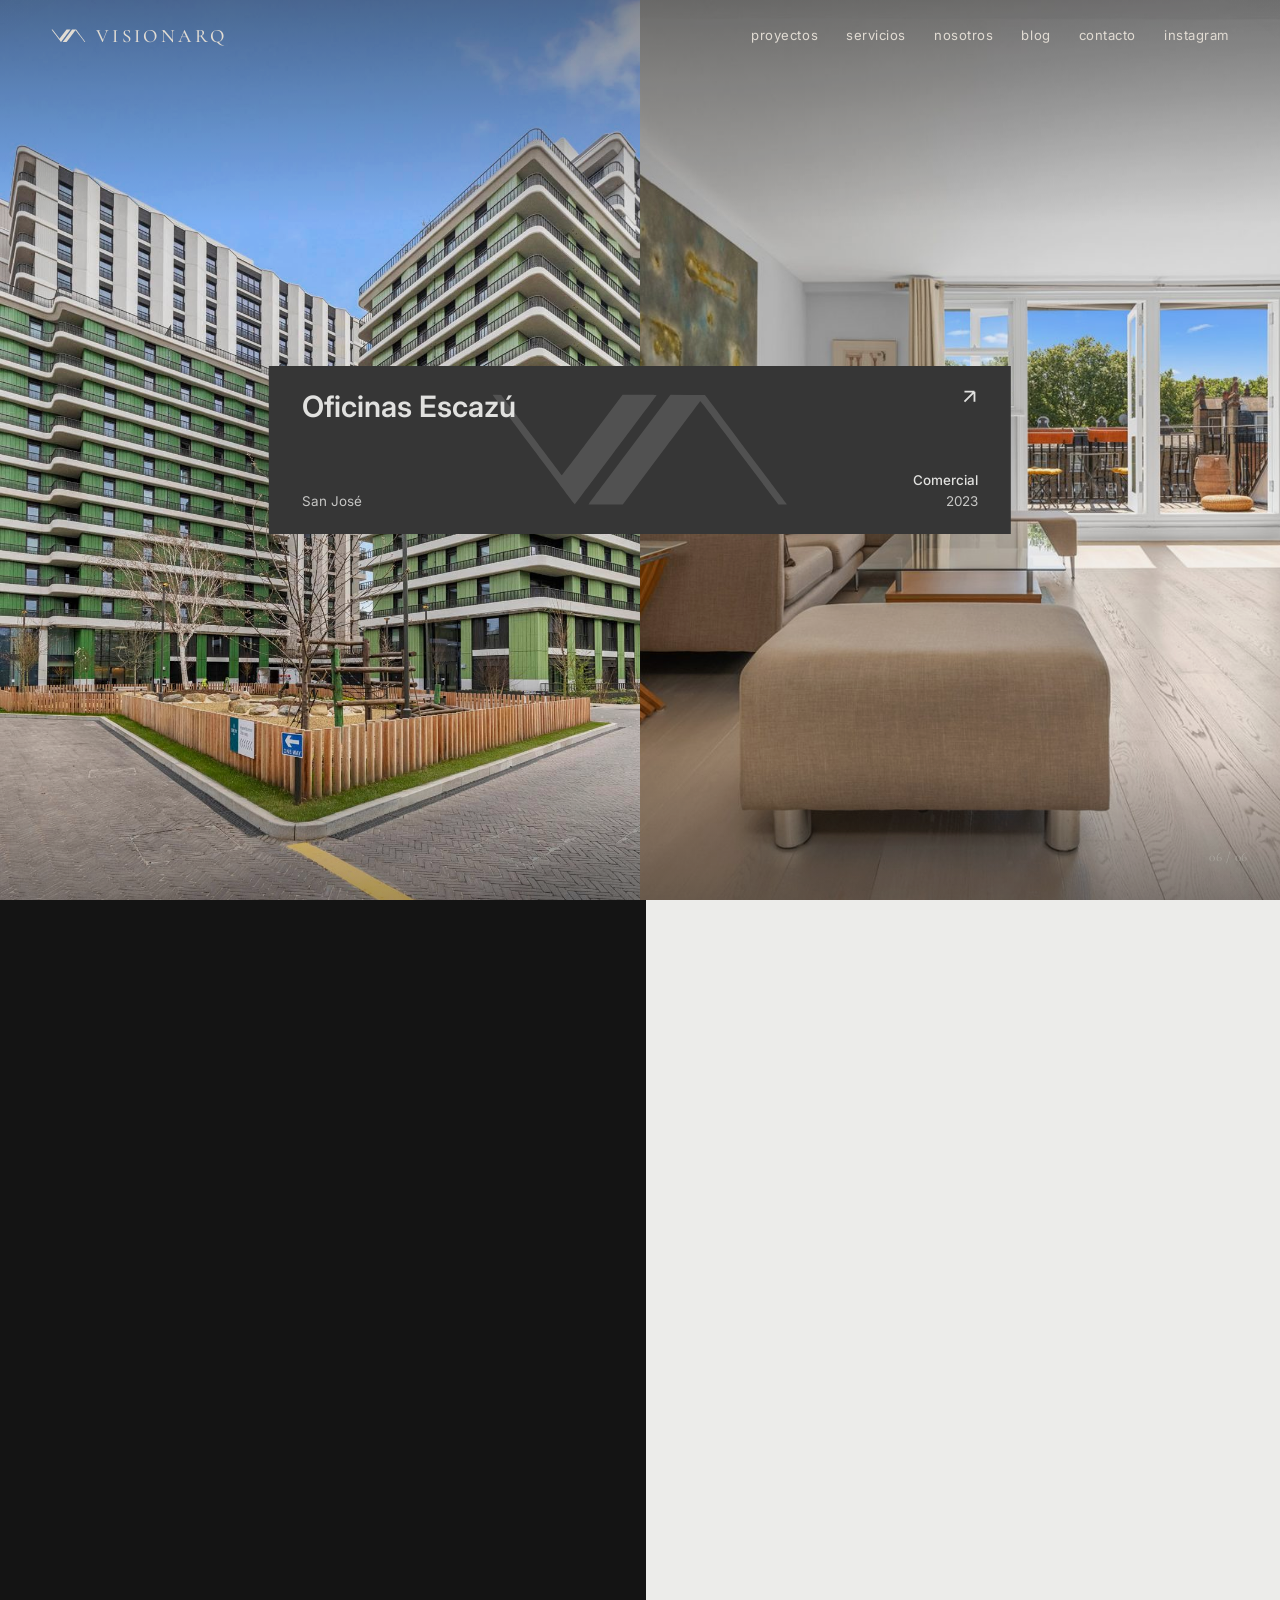
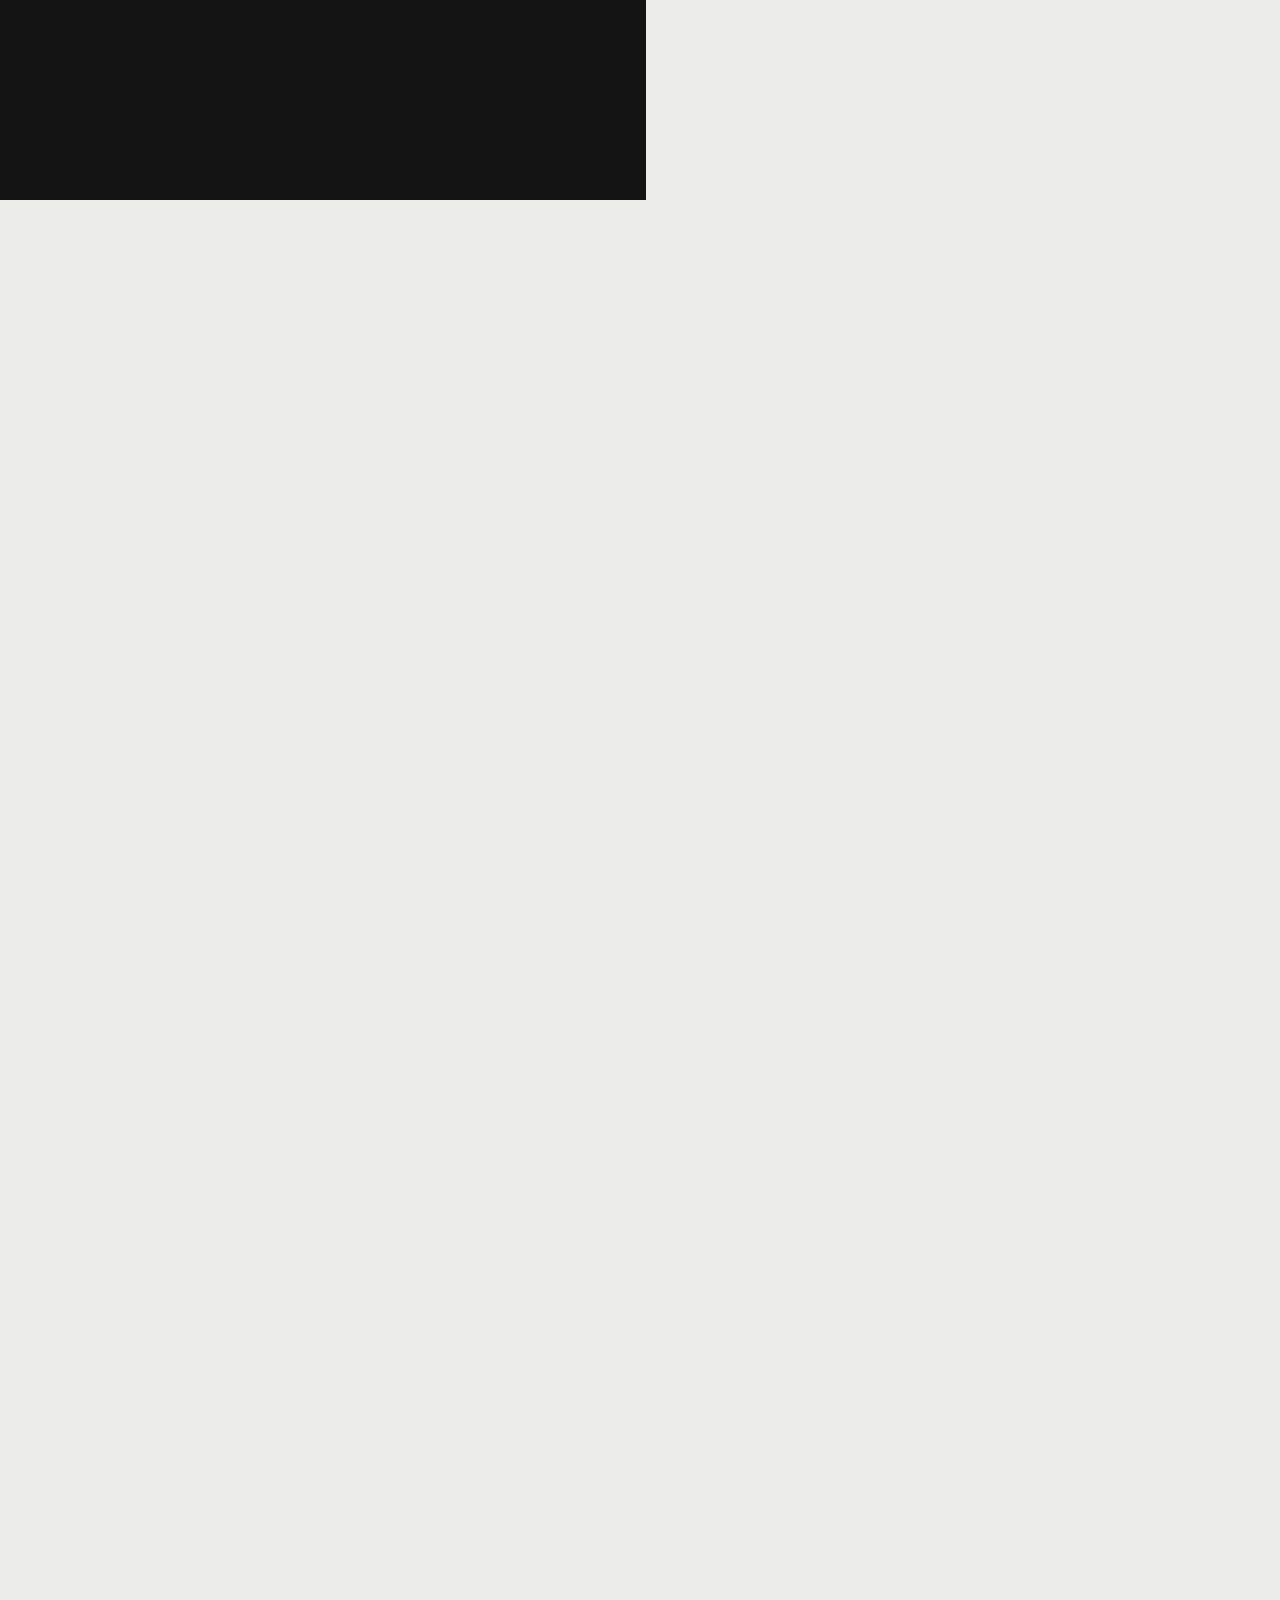
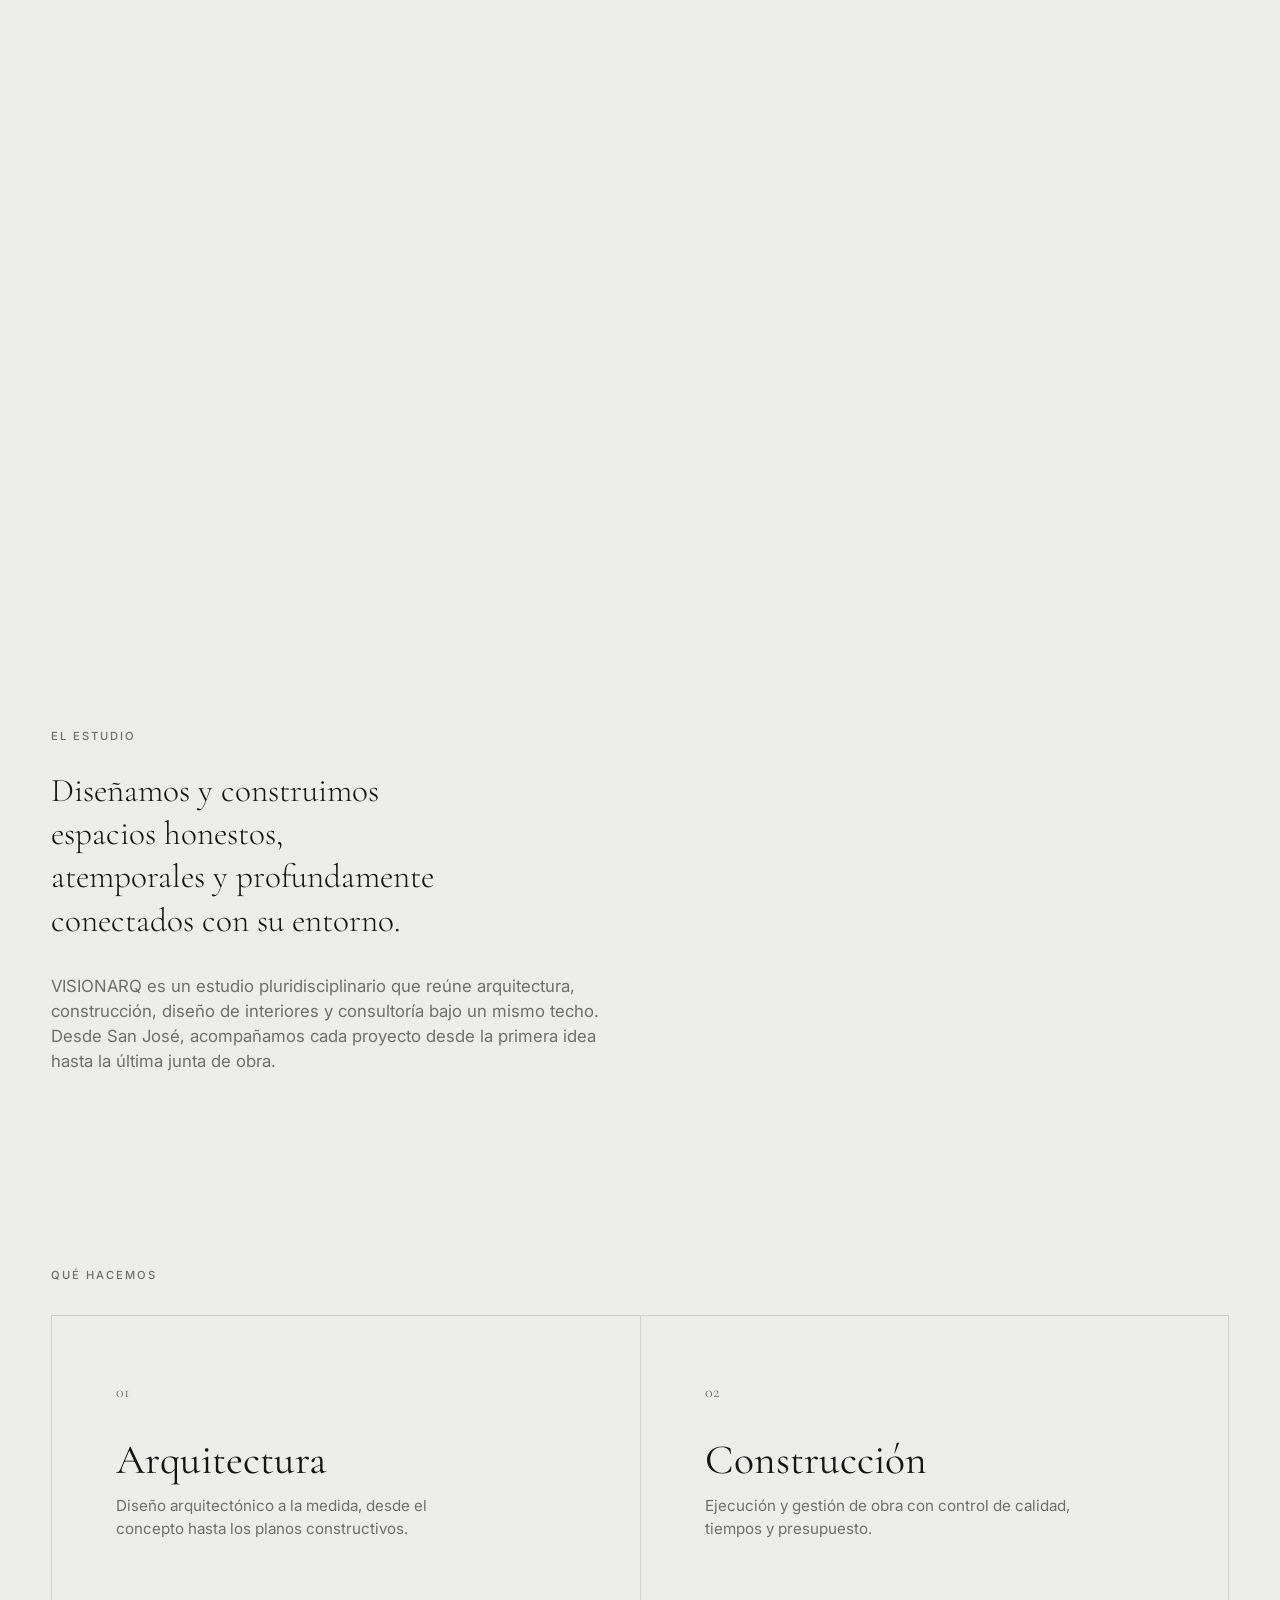
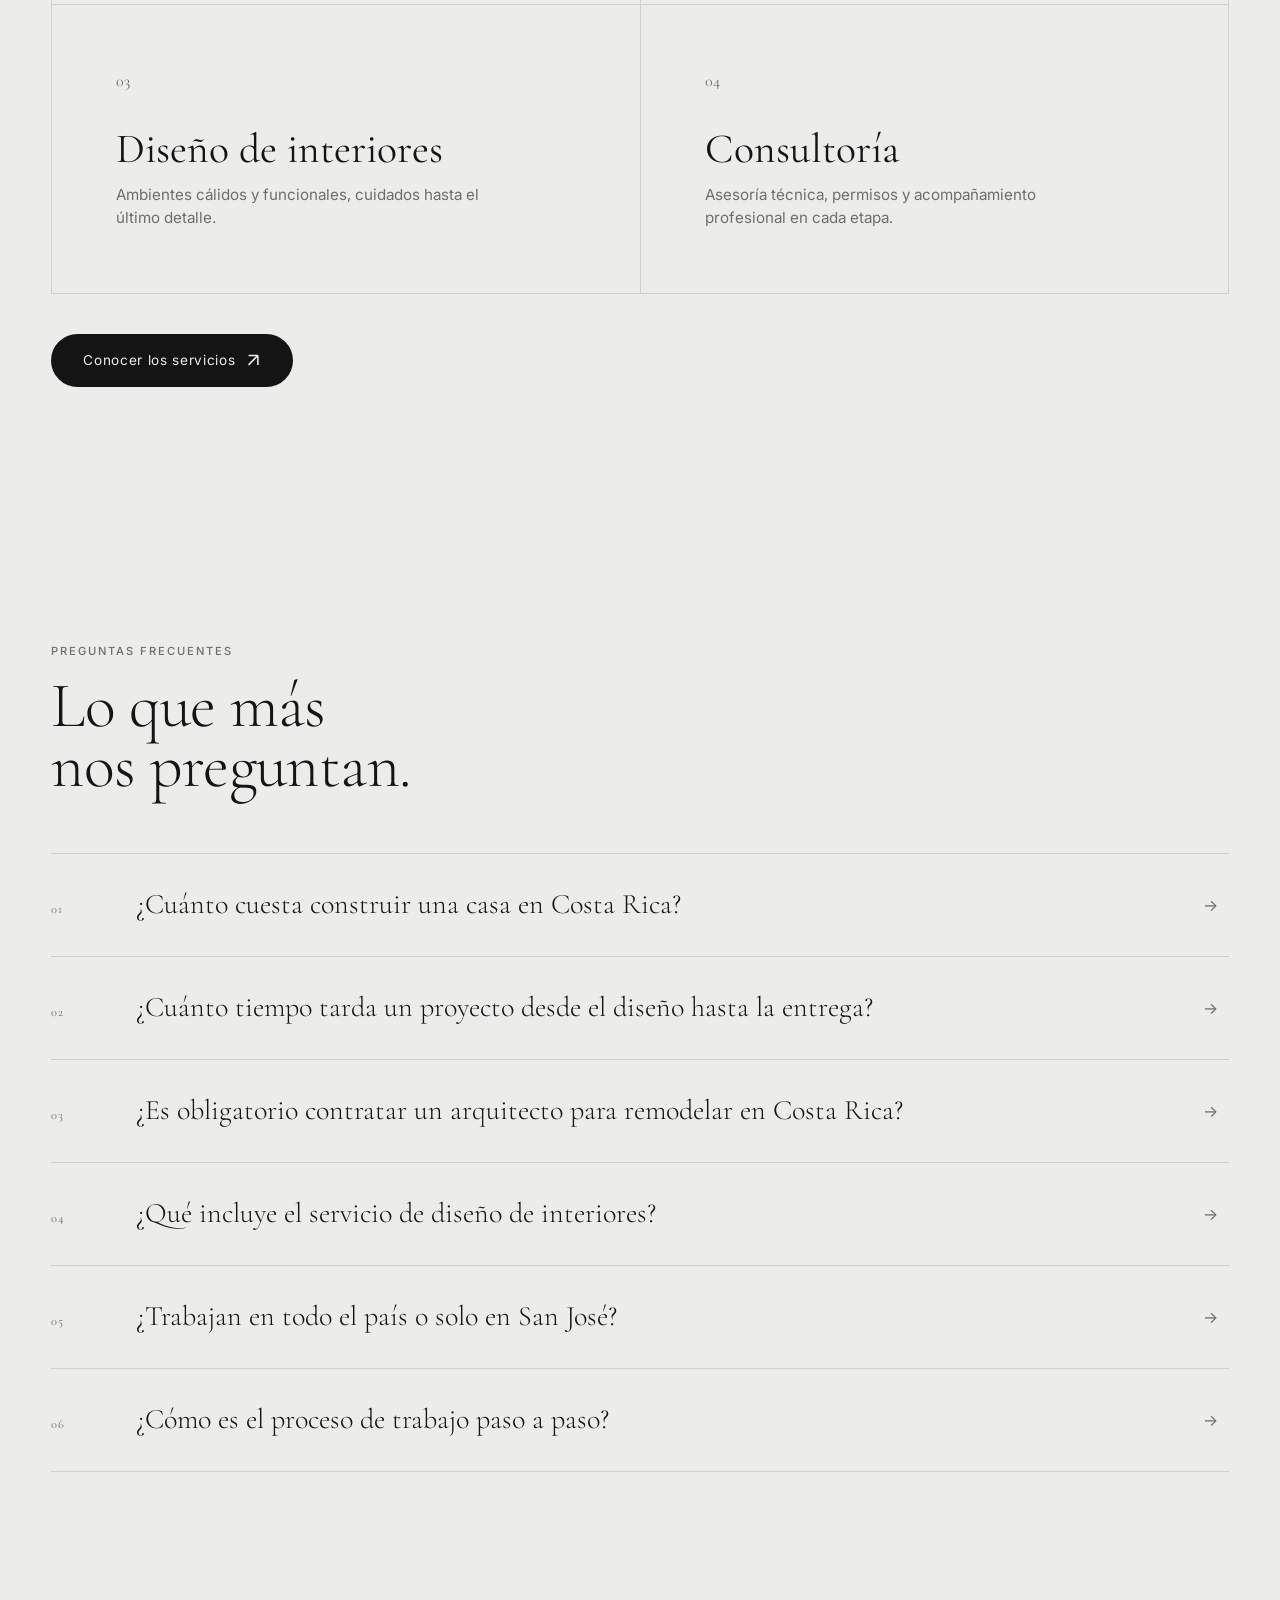
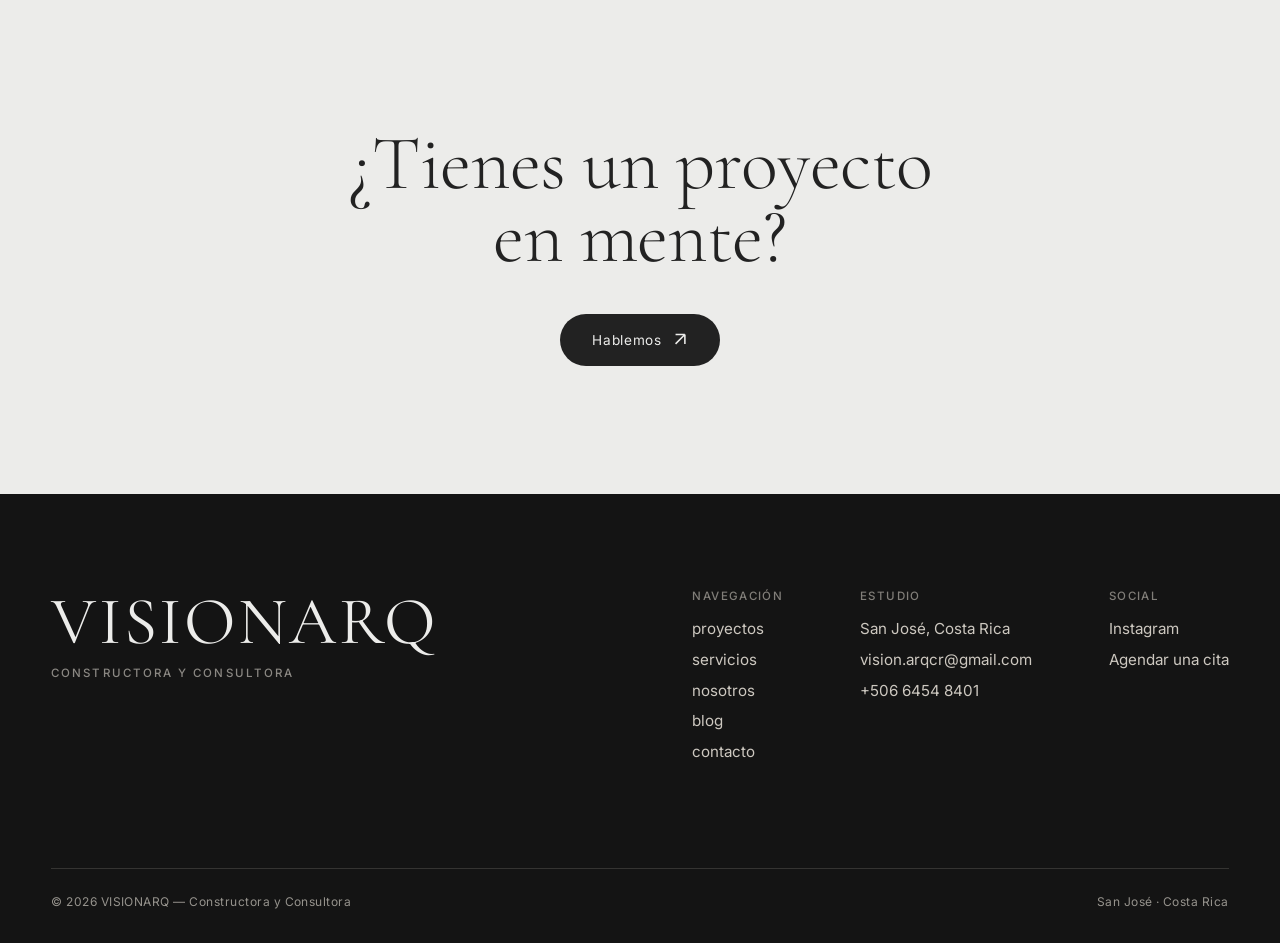
==== commit 73723b5f: "WIP redesign: monochrome palette + new VA logo (nav, card) Step 1 of the page-by-page redesign. Loca" ====
--- a/index.html
+++ b/index.html
@@ -260,7 +260,7 @@
     var activeCardIndex = 0;
 
     function applyCard(p) {
-      card.dataset.accent = p.color;   /* color (oscuro) para la cortina de transición */
+      card.style.backgroundColor = p.color;
       cardName.textContent  = p.name;
       cardPlace.textContent = p.location;
       cardCat.textContent   = p.category;
--- a/assets/css/style.css
+++ b/assets/css/style.css
@@ -1,11 +1,3 @@
-/* ----------  Tipografía autoalojada (Syne + Sora)  ---------- */
-@font-face { font-family:"Syne"; font-style:normal; font-weight:600; font-display:swap; src:url("../fonts/syne-600.woff2") format("woff2"); }
-@font-face { font-family:"Syne"; font-style:normal; font-weight:700; font-display:swap; src:url("../fonts/syne-700.woff2") format("woff2"); }
-@font-face { font-family:"Syne"; font-style:normal; font-weight:800; font-display:swap; src:url("../fonts/syne-800.woff2") format("woff2"); }
-@font-face { font-family:"Sora"; font-style:normal; font-weight:400; font-display:swap; src:url("../fonts/sora-400.woff2") format("woff2"); }
-@font-face { font-family:"Sora"; font-style:normal; font-weight:500; font-display:swap; src:url("../fonts/sora-500.woff2") format("woff2"); }
-@font-face { font-family:"Sora"; font-style:normal; font-weight:600; font-display:swap; src:url("../fonts/sora-600.woff2") format("woff2"); }
-
 /* =========================================================
    VISION ARQ — Sistema de diseño
    Inspirado en: Mersi Architecture (estructura, transiciones)
@@ -30,9 +22,8 @@
   --olive:      #2F2F2F;
   --clay:       #444444;
 
-  /* Tipografía VISIONARQ — Syne (display, geométrica/futurista) + Sora (texto) */
-  --serif: "Syne", "Sora", system-ui, sans-serif;   /* títulos / wordmark */
-  --sans:  "Sora", system-ui, -apple-system, sans-serif;  /* cuerpo / UI */
+  --serif: "Cormorant Garamond", Georgia, "Times New Roman", serif;
+  --sans:  "Inter", -apple-system, BlinkMacSystemFont, "Segoe UI", sans-serif;
 
   --ease: cubic-bezier(0.65, 0.05, 0.36, 1);
   --gutter: clamp(1.25rem, 4vw, 4rem);
@@ -73,10 +64,10 @@
 
 .display {
   font-family: var(--serif);
-  font-weight: 700;
-  font-size: clamp(2.6rem, 8.4vw, 7.4rem);
-  line-height: 0.98;
-  letter-spacing: -0.015em;
+  font-weight: 300;
+  font-size: clamp(2.75rem, 9vw, 8rem);
+  line-height: 0.95;
+  letter-spacing: -0.01em;
 }
 
 .eyebrow {
@@ -88,11 +79,10 @@
 }
 
 .lead {
-  font-family: var(--sans);
-  font-size: clamp(1.2rem, 2.2vw, 1.7rem);
-  font-weight: 400;
-  line-height: 1.4;
-  letter-spacing: -0.01em;
+  font-family: var(--serif);
+  font-size: clamp(1.35rem, 2.6vw, 2.1rem);
+  font-weight: 300;
+  line-height: 1.3;
 }
 
 /* =========================================================
@@ -336,14 +326,12 @@
   display: flex;
   align-items: stretch;
   justify-content: space-between;
+  transition: background-color 0.5s var(--ease);
   cursor: pointer;
   overflow: hidden;
-  /* Tarjeta clara con el logo VA estampado en relieve (efecto 3D / letterpress) */
-  background: #E7E6E2;
-  color: var(--off-black);
-  box-shadow: 0 24px 60px -28px rgba(0,0,0,0.45);
-}
-/* Logo VA estampado al centro — pequeño, en relieve tono sobre tono */
+  color: var(--cream);
+}
+/* Logo VA grabado al centro (tono sobre tono) */
 .slide-card__logo {
   position: absolute;
   inset: 0;
@@ -351,21 +339,20 @@
   align-items: center;
   justify-content: center;
   pointer-events: none;
+  padding: 0 18%;
 }
 .slide-card__logo .mark {
   height: auto;
-  width: 30%;
-  color: #E7E6E2;                 /* mismo tono que la tarjeta */
-  filter:
-    drop-shadow(0.6px 0.6px 0.4px rgba(0,0,0,0.30))
-    drop-shadow(-0.8px -0.8px 0.4px rgba(255,255,255,0.95));
+  width: 64%;
+  color: var(--cream);
+  opacity: 0.16;
 }
 /* Flecha esquina superior derecha */
 .slide-card__corner {
   position: absolute;
   top: clamp(1rem, 1.9vw, 1.6rem);
   right: clamp(1.5rem, 2.6vw, 2.4rem);
-  color: var(--off-black);
+  color: var(--cream);
   line-height: 0;
 }
 .slide-card__corner svg { width: 15px; height: 15px; }
@@ -1153,27 +1140,7 @@
 .proj-card.is-hidden { display: none; }
 
 /* =========================================================
-   TRATAMIENTO DE FOTOS — color, pero con una capa de oscuridad/fundido
-   para una estética más cohesiva y artística (sobre toda imagen).
-   ========================================================= */
-.home-slider img,
-.reveal-clip img, .reveal-clip > img,
-.proj-card__media img,
-.pd-hero__media img,
-.pd-gallery img,
-.blog-entry img,
-.paso__media img,
-.about-hero img,
-.contact-marquee img,
-.piano__img img {
-  filter: brightness(0.84) contrast(1.04) saturate(0.96);
-  transition: filter 0.6s var(--ease);
-}
-.proj-card:hover .proj-card__media img,
-.blog-entry:hover img { filter: brightness(0.94) contrast(1.04) saturate(1); }
-
-/* =========================================================
-   CAPA GLOBAL — oscurecido + viñeteado (fundido artístico sobre el sitio)
+   CAPA GLOBAL — oscurecido ~5% + viñeteado suave (sobre todo el sitio)
    ========================================================= */
 .site-tint {
   position: fixed;
@@ -1181,8 +1148,8 @@
   z-index: 1400;            /* sobre el contenido; bajo cortinas (1500) y loader (2000) */
   pointer-events: none;     /* nunca bloquea la interacción */
   background:
-    radial-gradient(135% 135% at 50% 42%, rgba(15,15,15,0) 46%, rgba(15,15,15,0.22) 100%),
-    rgba(15,15,15,0.06);
+    radial-gradient(125% 125% at 50% 48%, rgba(20,20,20,0) 52%, rgba(20,20,20,0.10) 100%),
+    rgba(20,20,20,0.05);
 }
 
 @media (prefers-reduced-motion: reduce) {
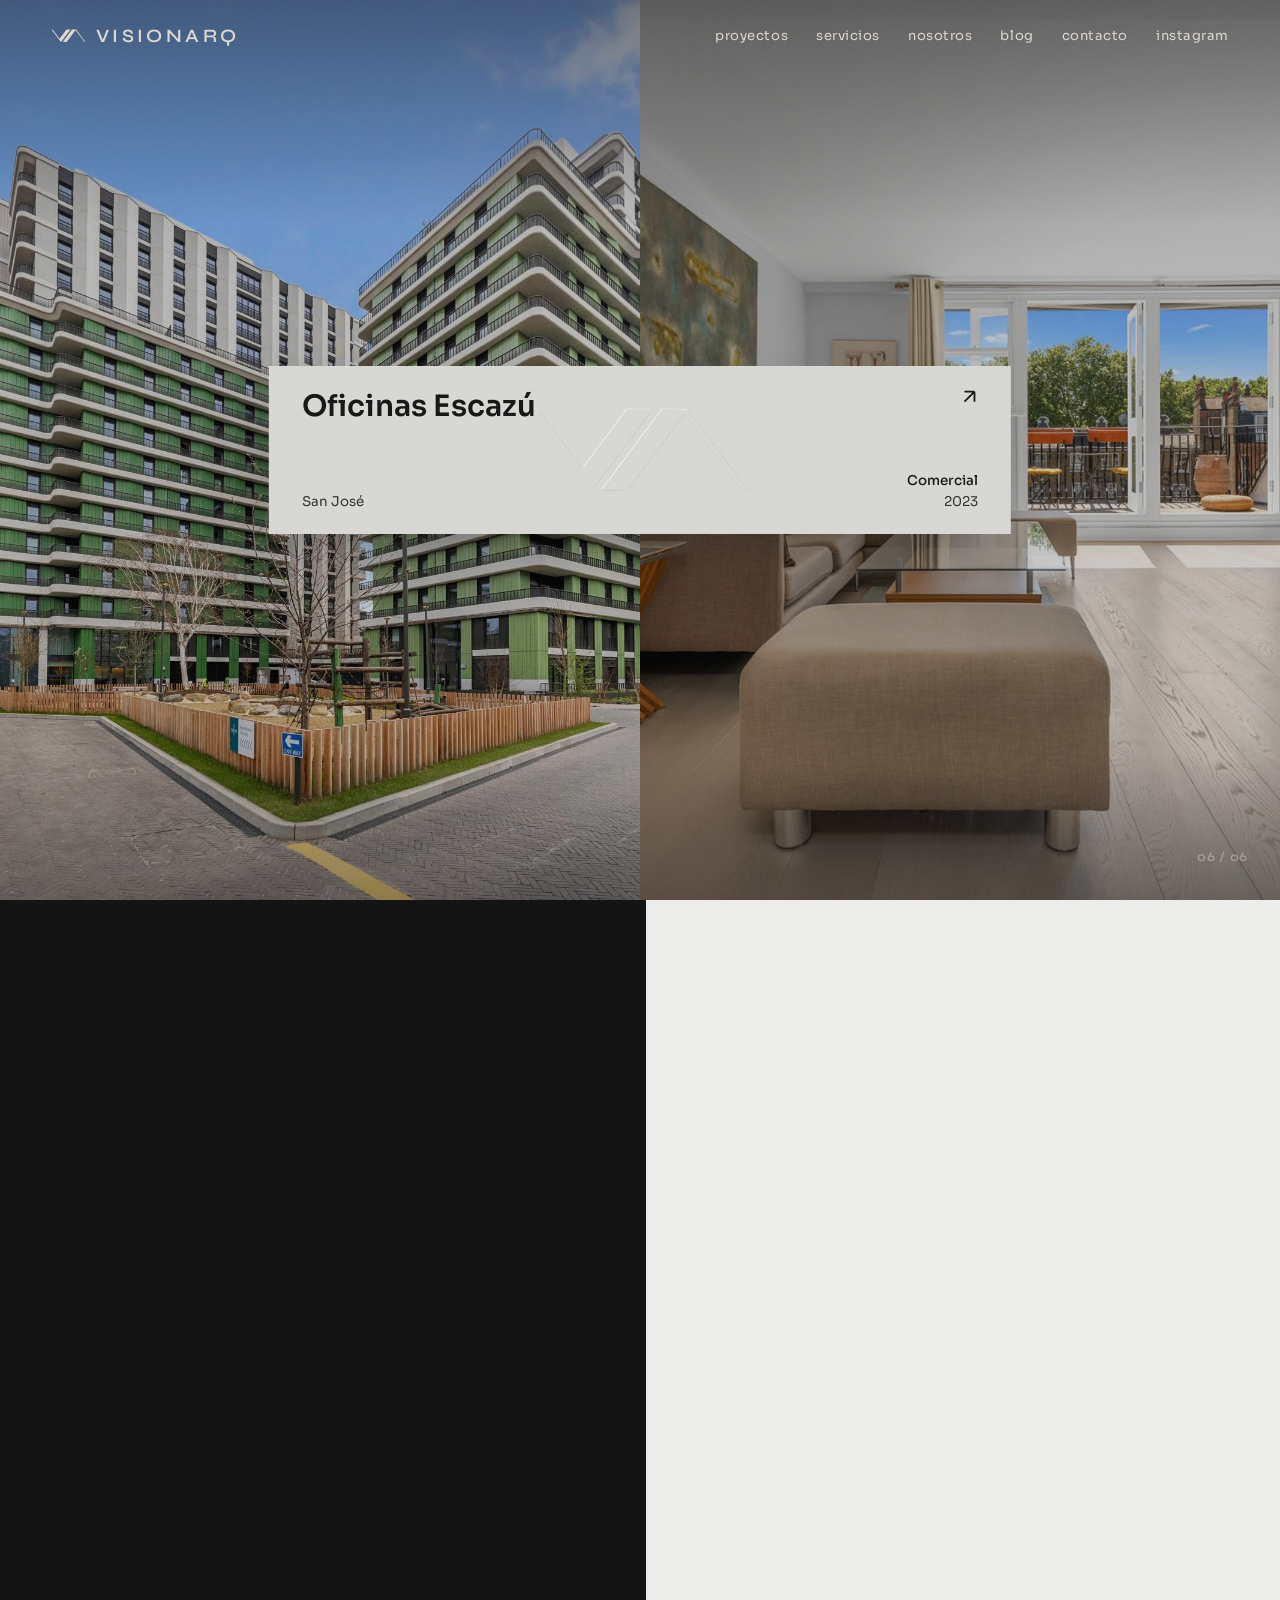
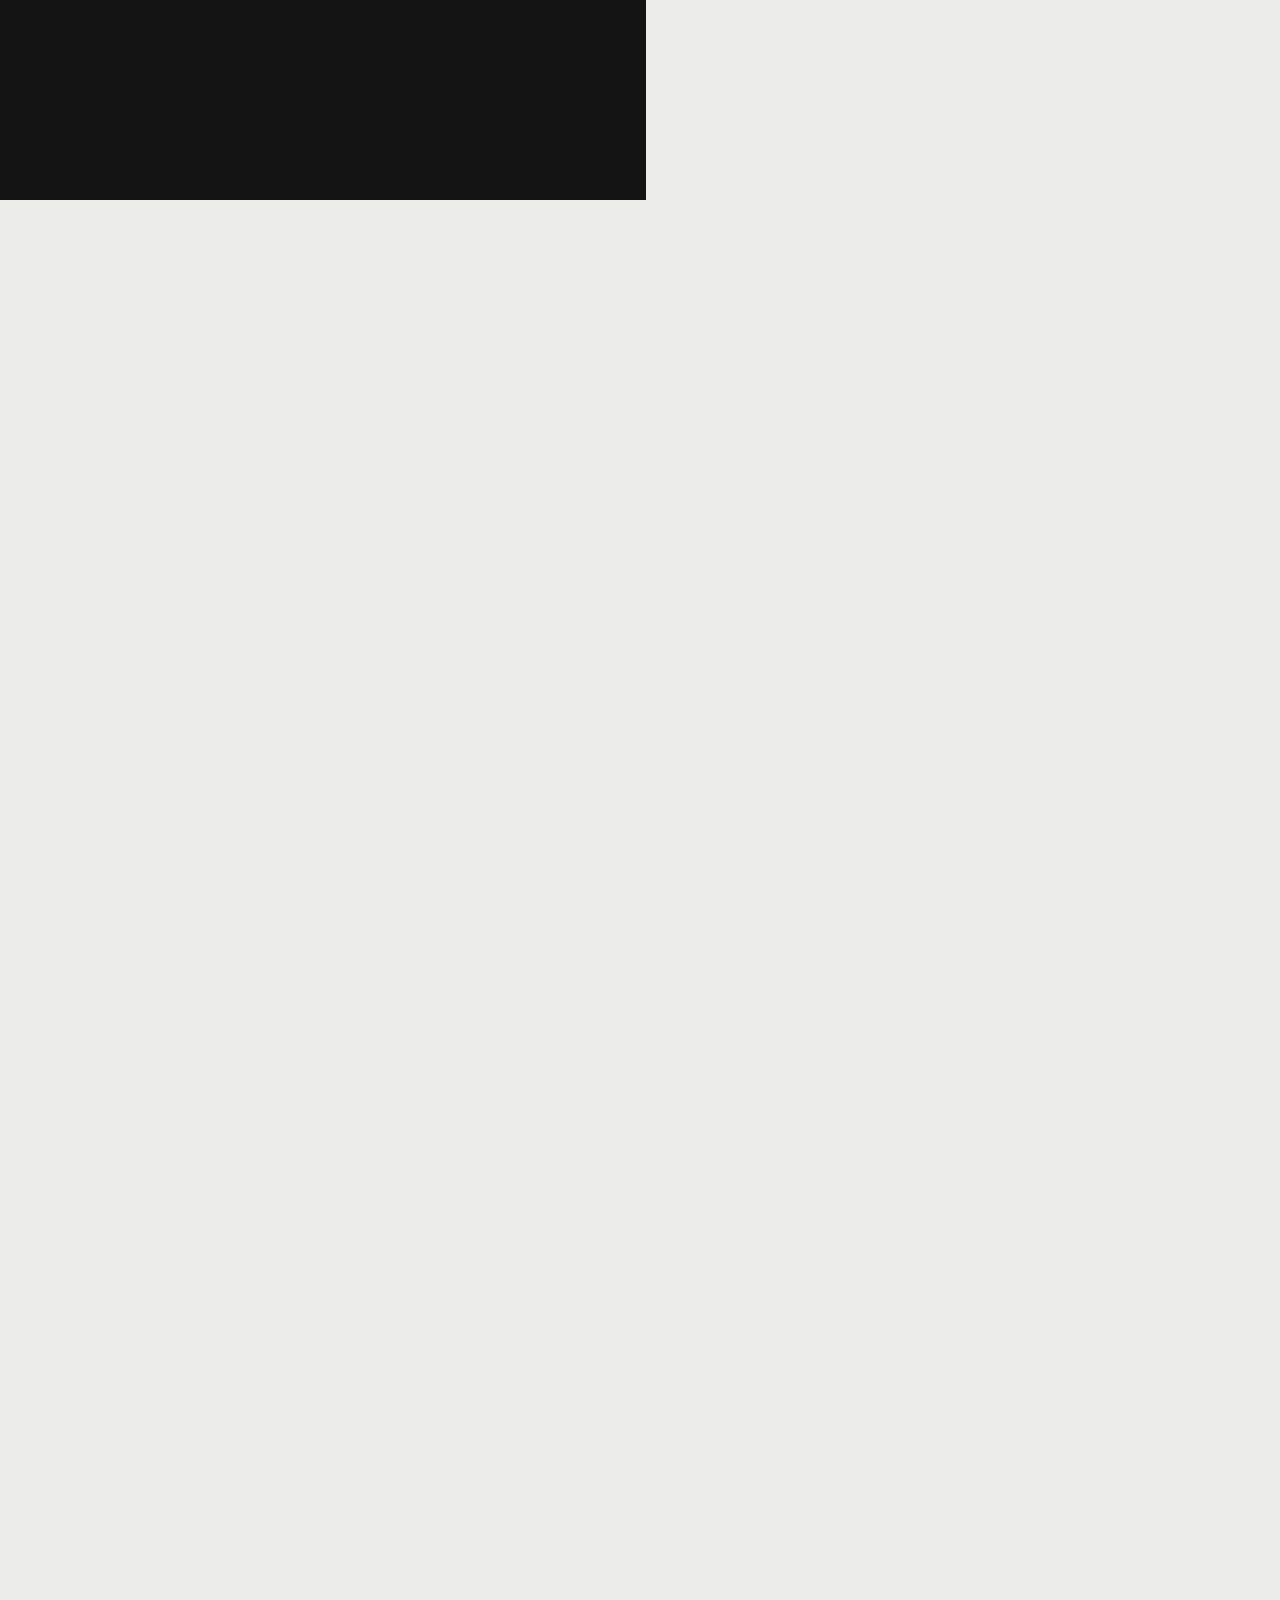
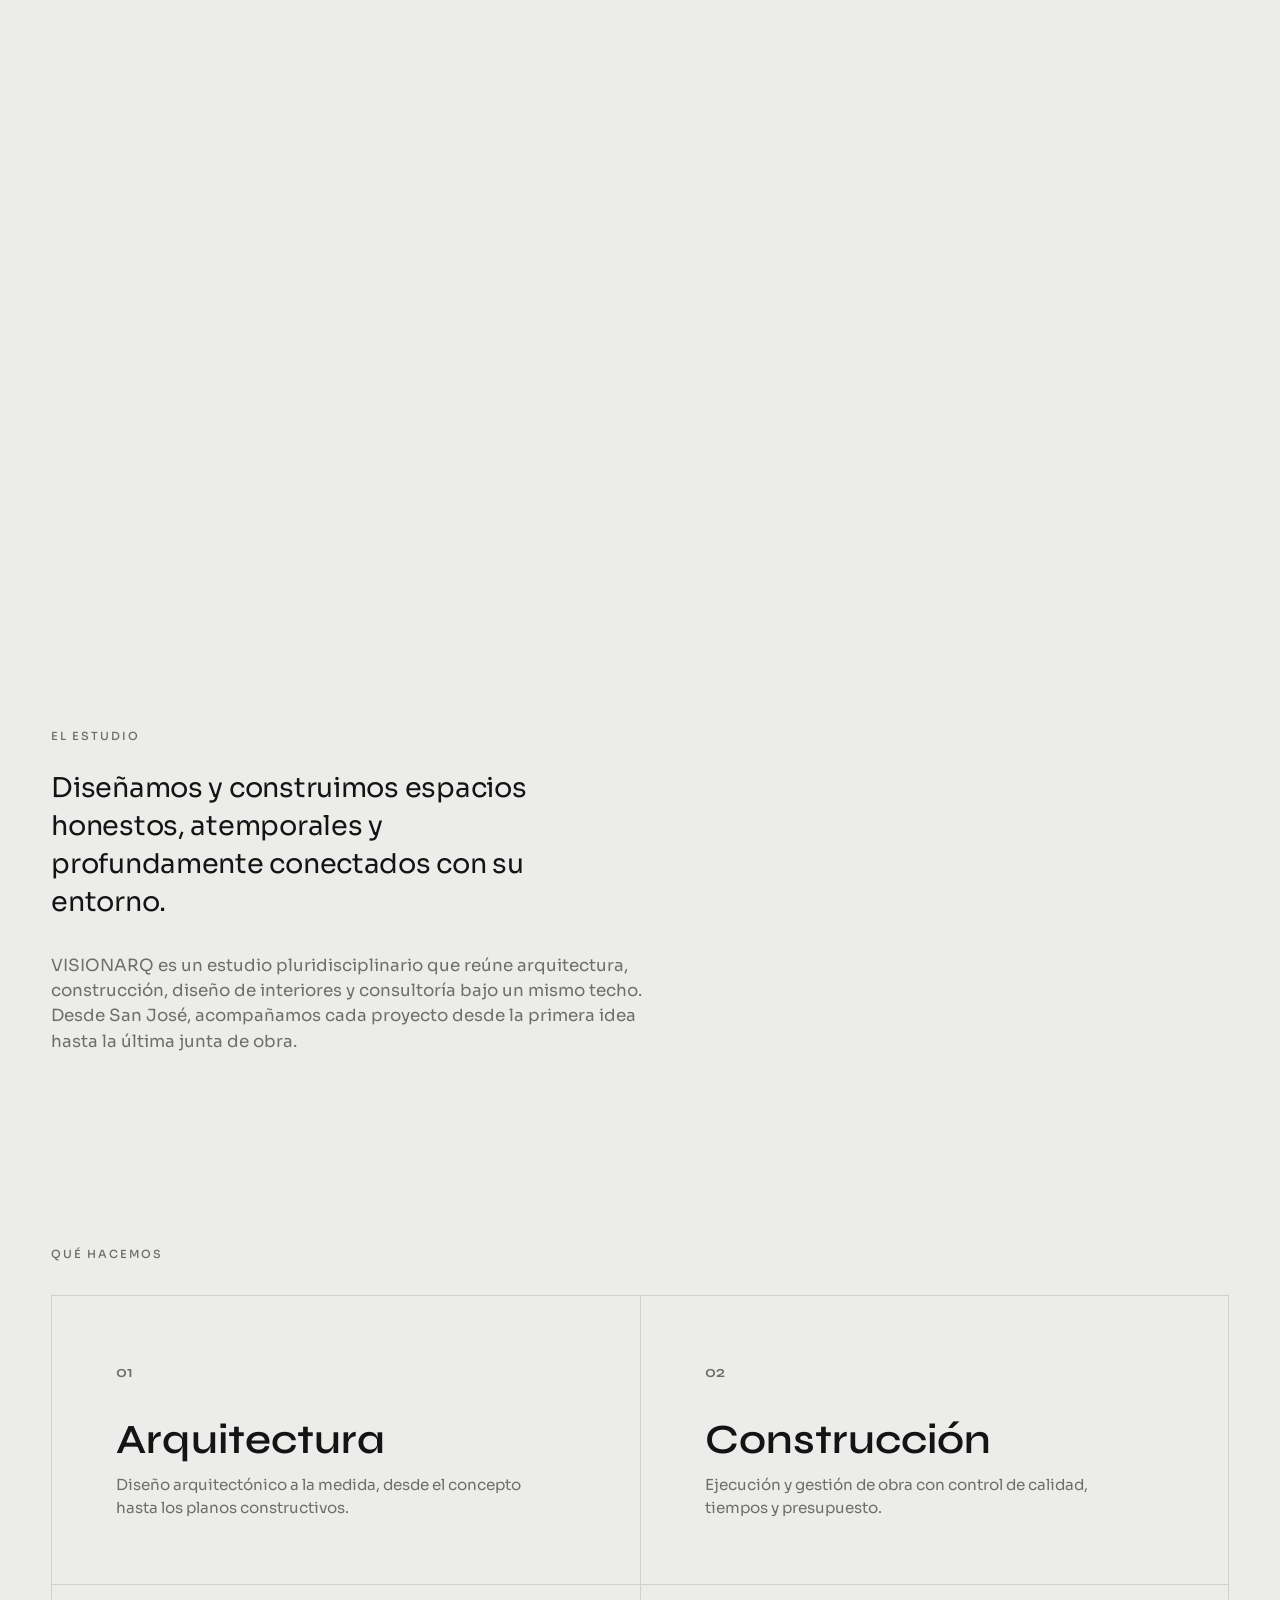
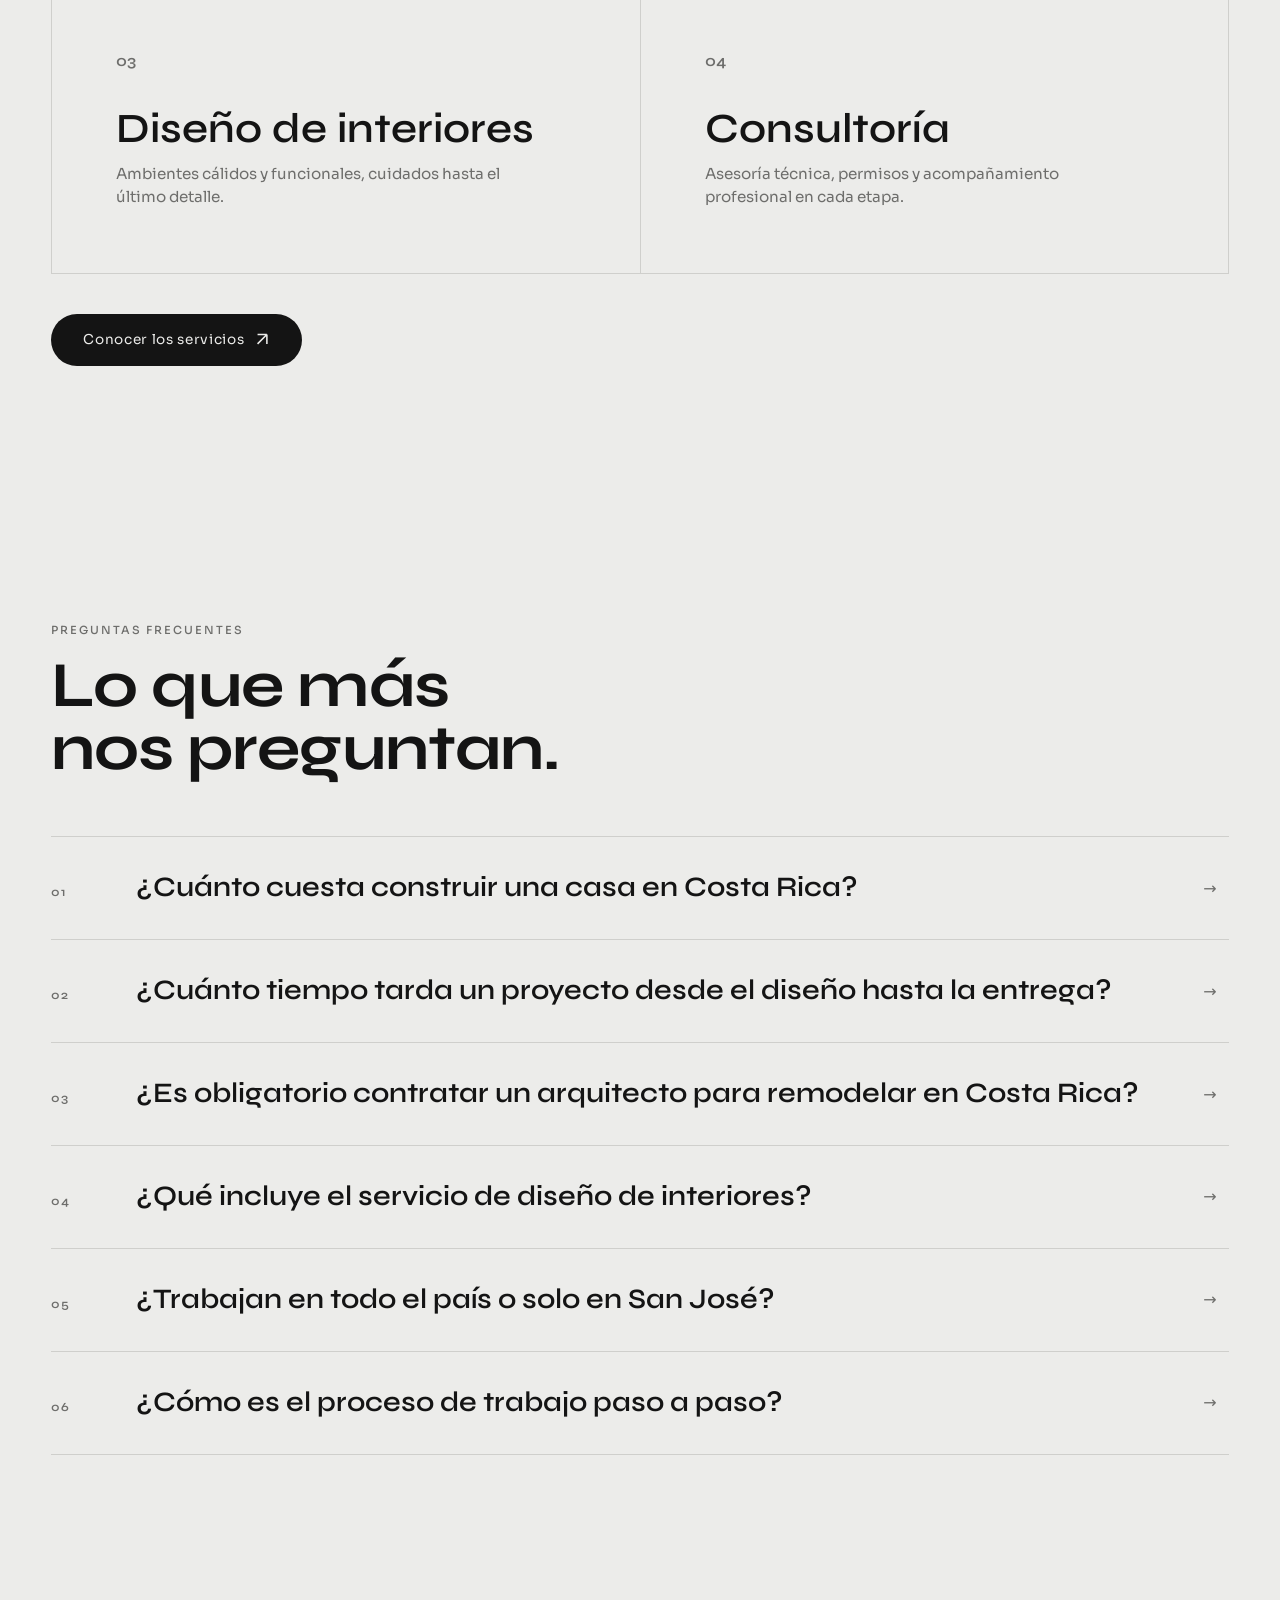
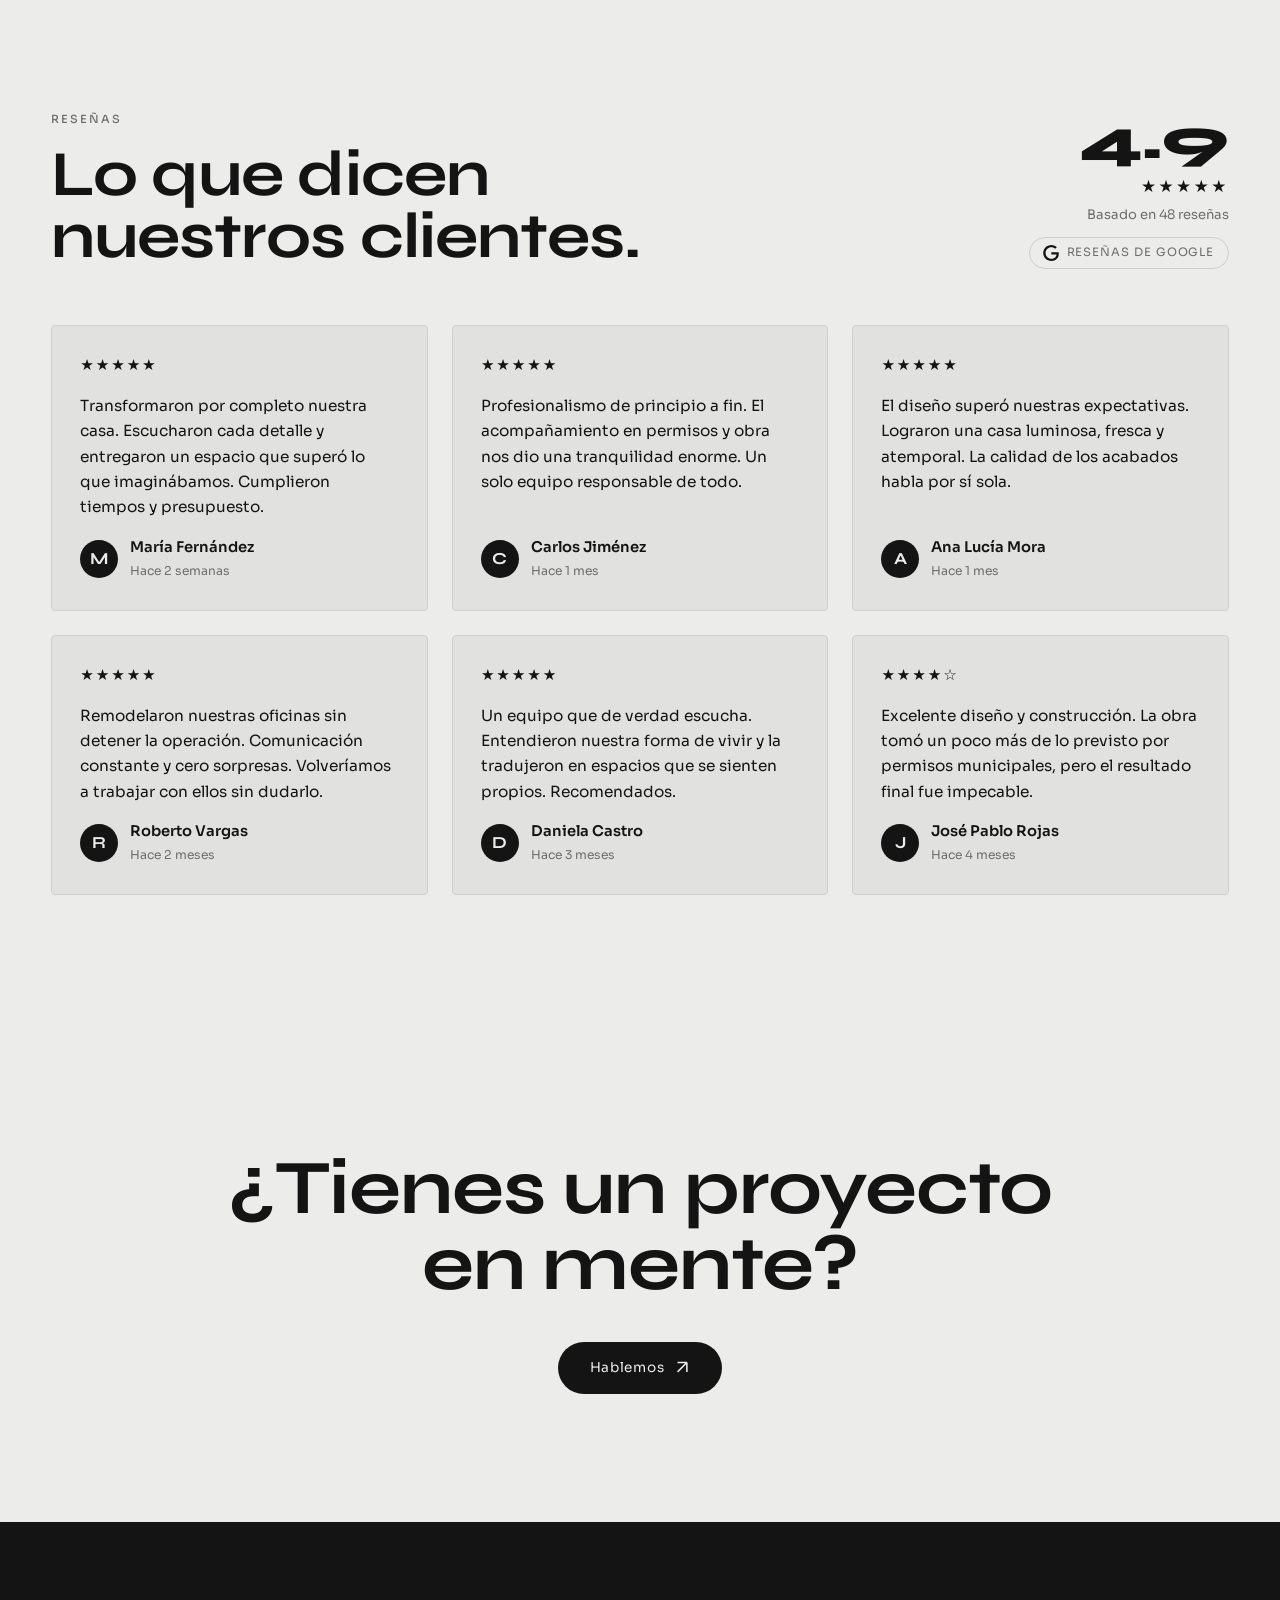
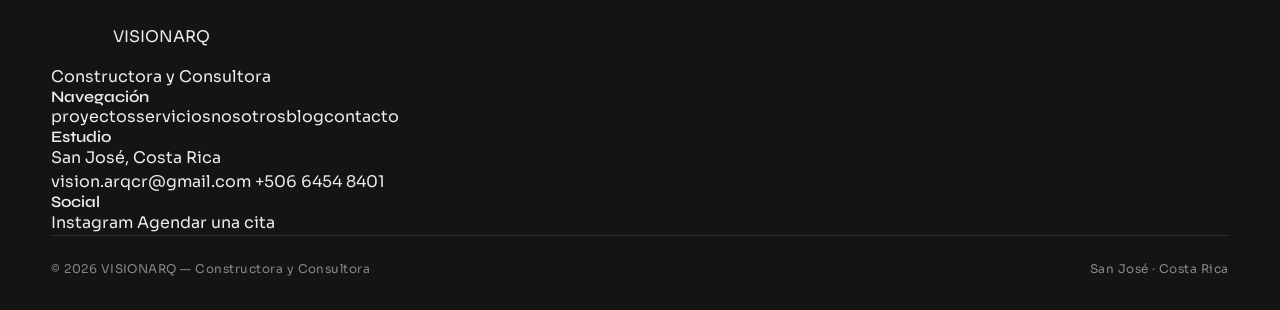
==== commit 68c9fc90: "Home: sample Google reviews section + LocalBusiness/Review schema - Styled monochrome reviews showca" ====
--- a/index.html
+++ b/index.html
@@ -130,6 +130,58 @@
       </div>
     </section>
 
+    <!-- RESEÑAS (muestra; lista para conectar a Google Business Profile) -->
+    <section class="section reviews reveal" aria-label="Reseñas de clientes">
+      <div class="reviews__head">
+        <div>
+          <p class="eyebrow">Reseñas</p>
+          <h2 class="display" style="font-size:clamp(2rem,5vw,4rem);margin-top:1rem;">Lo que dicen<br>nuestros clientes.</h2>
+        </div>
+        <div class="reviews__agg">
+          <div class="reviews__score">4.9</div>
+          <div class="reviews__stars" aria-hidden="true">★★★★★</div>
+          <p class="reviews__count">Basado en 48 reseñas</p>
+          <span class="reviews__badge">
+            <svg viewBox="0 0 24 24" width="16" height="16" aria-hidden="true"><path fill="currentColor" d="M12.48 10.92v3.28h7.84c-.24 1.84-.853 3.187-1.787 4.133-1.147 1.147-2.933 2.4-6.053 2.4-4.827 0-8.6-3.893-8.6-8.72s3.773-8.72 8.6-8.72c2.6 0 4.507 1.027 5.907 2.347l2.307-2.307C18.747 1.44 16.133 0 12.48 0 5.867 0 .307 5.387.307 12s5.56 12 12.173 12c3.573 0 6.267-1.173 8.373-3.36 2.16-2.16 2.84-5.213 2.84-7.667 0-.76-.053-1.467-.173-2.053H12.48z"/></svg>
+            Reseñas de Google
+          </span>
+        </div>
+      </div>
+
+      <div class="reviews__grid">
+        <article class="review-card">
+          <div class="review-card__stars" aria-hidden="true">★★★★★</div>
+          <p class="review-card__text">Transformaron por completo nuestra casa. Escucharon cada detalle y entregaron un espacio que superó lo que imaginábamos. Cumplieron tiempos y presupuesto.</p>
+          <div class="review-card__by"><span class="review-card__ava">M</span><span><b>María Fernández</b><i>Hace 2 semanas</i></span></div>
+        </article>
+        <article class="review-card">
+          <div class="review-card__stars" aria-hidden="true">★★★★★</div>
+          <p class="review-card__text">Profesionalismo de principio a fin. El acompañamiento en permisos y obra nos dio una tranquilidad enorme. Un solo equipo responsable de todo.</p>
+          <div class="review-card__by"><span class="review-card__ava">C</span><span><b>Carlos Jiménez</b><i>Hace 1 mes</i></span></div>
+        </article>
+        <article class="review-card">
+          <div class="review-card__stars" aria-hidden="true">★★★★★</div>
+          <p class="review-card__text">El diseño superó nuestras expectativas. Lograron una casa luminosa, fresca y atemporal. La calidad de los acabados habla por sí sola.</p>
+          <div class="review-card__by"><span class="review-card__ava">A</span><span><b>Ana Lucía Mora</b><i>Hace 1 mes</i></span></div>
+        </article>
+        <article class="review-card">
+          <div class="review-card__stars" aria-hidden="true">★★★★★</div>
+          <p class="review-card__text">Remodelaron nuestras oficinas sin detener la operación. Comunicación constante y cero sorpresas. Volveríamos a trabajar con ellos sin dudarlo.</p>
+          <div class="review-card__by"><span class="review-card__ava">R</span><span><b>Roberto Vargas</b><i>Hace 2 meses</i></span></div>
+        </article>
+        <article class="review-card">
+          <div class="review-card__stars" aria-hidden="true">★★★★★</div>
+          <p class="review-card__text">Un equipo que de verdad escucha. Entendieron nuestra forma de vivir y la tradujeron en espacios que se sienten propios. Recomendados.</p>
+          <div class="review-card__by"><span class="review-card__ava">D</span><span><b>Daniela Castro</b><i>Hace 3 meses</i></span></div>
+        </article>
+        <article class="review-card">
+          <div class="review-card__stars" aria-hidden="true">★★★★☆</div>
+          <p class="review-card__text">Excelente diseño y construcción. La obra tomó un poco más de lo previsto por permisos municipales, pero el resultado final fue impecable.</p>
+          <div class="review-card__by"><span class="review-card__ava">J</span><span><b>José Pablo Rojas</b><i>Hace 4 meses</i></span></div>
+        </article>
+      </div>
+    </section>
+
     <!-- CTA -->
     <section class="section reveal" style="text-align:center;">
       <p class="display" style="font-size: clamp(2rem,6vw,5rem);">¿Tienes un proyecto<br>en mente?</p>
@@ -141,6 +193,26 @@
     </section>
 
   </main>
+
+  <!-- SEO/AEO: datos estructurados (negocio local + reseñas) -->
+  <script type="application/ld+json">
+  {
+    "@context": "https://schema.org",
+    "@type": "GeneralContractor",
+    "name": "VISIONARQ",
+    "description": "Estudio de arquitectura y construcción en San José, Costa Rica: diseño arquitectónico, construcción llave en mano, diseño de interiores y consultoría.",
+    "image": "assets/img/logo-va.png",
+    "email": "vision.arqcr@gmail.com",
+    "telephone": "+506 6454 8401",
+    "areaServed": "Costa Rica",
+    "address": { "@type": "PostalAddress", "addressLocality": "San José", "addressCountry": "CR" },
+    "aggregateRating": { "@type": "AggregateRating", "ratingValue": "4.9", "reviewCount": "48", "bestRating": "5" },
+    "review": [
+      { "@type": "Review", "author": {"@type":"Person","name":"María Fernández"}, "reviewRating": {"@type":"Rating","ratingValue":"5"}, "reviewBody": "Transformaron por completo nuestra casa. Cumplieron tiempos y presupuesto." },
+      { "@type": "Review", "author": {"@type":"Person","name":"Carlos Jiménez"}, "reviewRating": {"@type":"Rating","ratingValue":"5"}, "reviewBody": "Profesionalismo de principio a fin. Un solo equipo responsable de todo." }
+    ]
+  }
+  </script>
 
   <script src="assets/js/vendor/gsap.min.js"></script>
   <script src="assets/js/vendor/ScrollTrigger.min.js"></script>
@@ -260,7 +332,7 @@
     var activeCardIndex = 0;
 
     function applyCard(p) {
-      card.style.backgroundColor = p.color;
+      card.dataset.accent = p.color;   /* color (oscuro) para la cortina de transición */
       cardName.textContent  = p.name;
       cardPlace.textContent = p.location;
       cardCat.textContent   = p.category;
--- a/assets/css/style.css
+++ b/assets/css/style.css
@@ -1,3 +1,11 @@
+/* ----------  Tipografía autoalojada (Syne + Sora)  ---------- */
+@font-face { font-family:"Syne"; font-style:normal; font-weight:600; font-display:swap; src:url("../fonts/syne-600.woff2") format("woff2"); }
+@font-face { font-family:"Syne"; font-style:normal; font-weight:700; font-display:swap; src:url("../fonts/syne-700.woff2") format("woff2"); }
+@font-face { font-family:"Syne"; font-style:normal; font-weight:800; font-display:swap; src:url("../fonts/syne-800.woff2") format("woff2"); }
+@font-face { font-family:"Sora"; font-style:normal; font-weight:400; font-display:swap; src:url("../fonts/sora-400.woff2") format("woff2"); }
+@font-face { font-family:"Sora"; font-style:normal; font-weight:500; font-display:swap; src:url("../fonts/sora-500.woff2") format("woff2"); }
+@font-face { font-family:"Sora"; font-style:normal; font-weight:600; font-display:swap; src:url("../fonts/sora-600.woff2") format("woff2"); }
+
 /* =========================================================
    VISION ARQ — Sistema de diseño
    Inspirado en: Mersi Architecture (estructura, transiciones)
@@ -22,8 +30,9 @@
   --olive:      #2F2F2F;
   --clay:       #444444;
 
-  --serif: "Cormorant Garamond", Georgia, "Times New Roman", serif;
-  --sans:  "Inter", -apple-system, BlinkMacSystemFont, "Segoe UI", sans-serif;
+  /* Tipografía VISIONARQ — Syne (display, geométrica/futurista) + Sora (texto) */
+  --serif: "Syne", "Sora", system-ui, sans-serif;   /* títulos / wordmark */
+  --sans:  "Sora", system-ui, -apple-system, sans-serif;  /* cuerpo / UI */
 
   --ease: cubic-bezier(0.65, 0.05, 0.36, 1);
   --gutter: clamp(1.25rem, 4vw, 4rem);
@@ -64,10 +73,10 @@
 
 .display {
   font-family: var(--serif);
-  font-weight: 300;
-  font-size: clamp(2.75rem, 9vw, 8rem);
-  line-height: 0.95;
-  letter-spacing: -0.01em;
+  font-weight: 700;
+  font-size: clamp(2.6rem, 8.4vw, 7.4rem);
+  line-height: 0.98;
+  letter-spacing: -0.015em;
 }
 
 .eyebrow {
@@ -79,10 +88,11 @@
 }
 
 .lead {
-  font-family: var(--serif);
-  font-size: clamp(1.35rem, 2.6vw, 2.1rem);
-  font-weight: 300;
-  line-height: 1.3;
+  font-family: var(--sans);
+  font-size: clamp(1.2rem, 2.2vw, 1.7rem);
+  font-weight: 400;
+  line-height: 1.4;
+  letter-spacing: -0.01em;
 }
 
 /* =========================================================
@@ -326,12 +336,14 @@
   display: flex;
   align-items: stretch;
   justify-content: space-between;
-  transition: background-color 0.5s var(--ease);
   cursor: pointer;
   overflow: hidden;
-  color: var(--cream);
-}
-/* Logo VA grabado al centro (tono sobre tono) */
+  /* Tarjeta clara con el logo VA estampado en relieve (efecto 3D / letterpress) */
+  background: #E7E6E2;
+  color: var(--off-black);
+  box-shadow: 0 24px 60px -28px rgba(0,0,0,0.45);
+}
+/* Logo VA estampado al centro — pequeño, en relieve tono sobre tono */
 .slide-card__logo {
   position: absolute;
   inset: 0;
@@ -339,20 +351,21 @@
   align-items: center;
   justify-content: center;
   pointer-events: none;
-  padding: 0 18%;
 }
 .slide-card__logo .mark {
   height: auto;
-  width: 64%;
-  color: var(--cream);
-  opacity: 0.16;
+  width: 30%;
+  color: #E7E6E2;                 /* mismo tono que la tarjeta */
+  filter:
+    drop-shadow(0.6px 0.6px 0.4px rgba(0,0,0,0.30))
+    drop-shadow(-0.8px -0.8px 0.4px rgba(255,255,255,0.95));
 }
 /* Flecha esquina superior derecha */
 .slide-card__corner {
   position: absolute;
   top: clamp(1rem, 1.9vw, 1.6rem);
   right: clamp(1.5rem, 2.6vw, 2.4rem);
-  color: var(--cream);
+  color: var(--off-black);
   line-height: 0;
 }
 .slide-card__corner svg { width: 15px; height: 15px; }
@@ -743,23 +756,58 @@
 .footer {
   background: var(--off-black);
   color: var(--cream);
-  padding: clamp(3rem, 8vw, 6rem) var(--gutter) 2rem;
-}
-.footer__top { display: flex; justify-content: space-between; flex-wrap: wrap; gap: 2rem; align-items: flex-start; }
-.footer__brand { font-family: var(--serif); font-size: clamp(2rem, 6vw, 4.2rem); font-weight: 400; line-height: 0.95; letter-spacing: 0.04em; }
-.footer__brand-desc { display: block; font-family: var(--sans); font-size: 0.72rem; letter-spacing: 0.18em; text-transform: uppercase; color: rgba(237,231,222,0.55); margin-top: 0.9rem; font-weight: 500; }
-.footer__cols { display: flex; gap: clamp(2rem, 6vw, 5rem); flex-wrap: wrap; }
-.footer__col h4 { font-family: var(--sans); font-size: 0.72rem; letter-spacing: 0.12em; text-transform: uppercase; color: rgba(237,231,222,0.5); margin-bottom: 1rem; font-weight: 500; }
-.footer__col a, .footer__col p { display: block; font-size: 0.95rem; margin-bottom: 0.5rem; color: rgba(237,231,222,0.85); transition: color 0.3s var(--ease); }
-.footer__col a:hover { color: var(--cream); }
+  padding: clamp(3.5rem, 8vw, 7rem) var(--gutter) 2rem;
+}
+/* Marca: logo VA (se dibuja) + wordmark (se escribe) */
+.footer__brandwrap { display: flex; flex-direction: column; align-items: center; text-align: center; gap: 0.9rem; padding-bottom: clamp(2.5rem, 6vw, 4.5rem); }
+.footer__brand { display: inline-flex; flex-direction: column; align-items: center; gap: 1rem; color: var(--cream); }
+.footer__mark { display: block; line-height: 0; }
+.footer__mark .mark { height: clamp(26px, 4vw, 40px); width: auto; color: var(--cream); display: block; }
+.footer__wm { font-family: var(--serif); font-weight: 700; font-size: clamp(2.2rem, 7vw, 4.6rem); letter-spacing: 0.14em; line-height: 1; }
+.footer__wm .fwm-ch { display: inline-block; will-change: transform; }
+.footer__tag { font-size: 0.72rem; letter-spacing: 0.22em; text-transform: uppercase; color: rgba(237,231,222,0.55); }
+
+.footer__grid {
+  display: grid;
+  grid-template-columns: 1.4fr 1fr 1fr;
+  gap: clamp(1.5rem, 4vw, 3.5rem);
+  padding: clamp(2.5rem, 5vw, 3.5rem) 0;
+  border-top: 1px solid rgba(237,231,222,0.14);
+}
+.footer__naplabel { display: block; font-size: 0.68rem; letter-spacing: 0.14em; text-transform: uppercase; color: rgba(237,231,222,0.45); margin-bottom: 1rem; }
+.footer__nav { display: flex; flex-direction: column; gap: 0.55rem; }
+.footer__nav a { font-size: 0.95rem; color: rgba(237,231,222,0.82); width: max-content; transition: opacity 0.3s var(--ease); }
+.footer__nav a:hover { opacity: 0.55; }
+.footer__nap { display: flex; flex-direction: column; gap: 0.5rem; }
+.footer__nap span, .footer__nap a { font-size: 0.95rem; color: rgba(237,231,222,0.82); }
+.footer__nap a:hover { color: var(--cream); }
+.footer__nap .footer__naplabel { color: rgba(237,231,222,0.45); }
+
+.footer__social { display: flex; gap: 0.6rem; flex-wrap: wrap; }
+.soc {
+  width: 38px; height: 38px; border-radius: 50%;
+  display: inline-flex; align-items: center; justify-content: center;
+  border: 1px solid rgba(237,231,222,0.22);
+  transition: background-color 0.35s var(--ease), border-color 0.35s var(--ease), transform 0.35s var(--ease);
+}
+.soc svg { width: 16px; height: 16px; fill: rgba(237,231,222,0.78); transition: fill 0.35s var(--ease); }
+.soc:hover { background: var(--cream); border-color: var(--cream); transform: translateY(-3px); }
+.soc:hover svg { fill: var(--off-black); }
+
 .footer__bottom {
   display: flex; justify-content: space-between; flex-wrap: wrap; gap: 1rem;
-  margin-top: clamp(3rem, 8vw, 6rem);
   padding-top: 1.5rem;
-  border-top: 1px solid rgba(237,231,222,0.15);
+  border-top: 1px solid rgba(237,231,222,0.14);
   font-size: 0.75rem;
-  color: rgba(237,231,222,0.6);
+  color: rgba(237,231,222,0.55);
   letter-spacing: 0.04em;
+}
+.footer__legal { display: inline-flex; gap: 1.4rem; }
+.footer__legal a { transition: opacity 0.3s var(--ease); }
+.footer__legal a:hover { opacity: 0.6; }
+@media (max-width: 760px) {
+  .footer__grid { grid-template-columns: 1fr; gap: 2rem; }
+  .footer__bottom { flex-direction: column; gap: 0.6rem; }
 }
 
 /* =========================================================
@@ -1008,32 +1056,33 @@
    PROYECTOS — cuadrícula "piano" + filtro fijo + filas alternas (Mersi projets)
    ========================================================= */
 .proj-hero {
-  min-height: 78vh;
   display: flex;
   flex-direction: column;
   align-items: center;
-  justify-content: center;
+  justify-content: flex-start;
   text-align: center;
-  padding: calc(var(--nav-h) + 2rem) var(--gutter) 0;
+  padding: calc(var(--nav-h) + clamp(3rem, 9vh, 7rem)) var(--gutter) 0;
   position: relative;
 }
 .proj-hero__title {
   font-family: var(--serif);
-  font-weight: 300;
-  font-size: clamp(2.5rem, 7vw, 6rem);
-  line-height: 0.98;
-  letter-spacing: -0.01em;
-}
-
-/* Filtro que se fija arriba al hacer scroll */
+  font-weight: 800;
+  text-transform: uppercase;
+  font-size: clamp(1.7rem, 4.2vw, 3.4rem);
+  line-height: 1.04;
+  letter-spacing: 0.005em;
+  max-width: 18ch;
+}
+
+/* Filtro centrado que se fija arriba al hacer scroll */
 .proj-filtros {
   position: sticky;
   top: calc(var(--nav-h) - 0.5rem);
   z-index: 40;
-  display: inline-flex;
+  display: flex;
   gap: 0.4rem;
-  margin: clamp(2rem, 5vw, 3.5rem) auto 0;
-  padding: 0.5rem;
+  margin: clamp(1.6rem, 4vw, 2.6rem) auto clamp(2rem, 5vw, 3rem);
+  padding: 0.45rem;
   background: var(--cream-soft);
   border: 1px solid var(--line);
   border-radius: 100px;
@@ -1094,7 +1143,7 @@
 }
 
 /* Cuadrícula etiquetada — filas alternas de 3 y 4 columnas */
-.proj-rows { padding: clamp(3rem, 8vw, 7rem) var(--gutter); display: flex; flex-direction: column; gap: clamp(2rem, 5vw, 4rem); }
+.proj-rows { padding: 0 var(--gutter) clamp(3rem, 8vw, 7rem); display: flex; flex-direction: column; gap: clamp(2rem, 5vw, 4rem); }
 .proj-row { display: grid; gap: clamp(0.75rem, 2vw, 1.5rem); }
 .proj-row--3 { grid-template-columns: repeat(3, 1fr); }
 .proj-row--4 { grid-template-columns: repeat(4, 1fr); }
@@ -1140,7 +1189,27 @@
 .proj-card.is-hidden { display: none; }
 
 /* =========================================================
-   CAPA GLOBAL — oscurecido ~5% + viñeteado suave (sobre todo el sitio)
+   TRATAMIENTO DE FOTOS — color, pero con una capa de oscuridad/fundido
+   para una estética más cohesiva y artística (sobre toda imagen).
+   ========================================================= */
+.home-slider img,
+.reveal-clip img, .reveal-clip > img,
+.proj-card__media img,
+.pd-hero__media img,
+.pd-gallery img,
+.blog-entry img,
+.paso__media img,
+.about-hero img,
+.contact-marquee img,
+.piano__img img {
+  filter: brightness(0.84) contrast(1.04) saturate(0.96);
+  transition: filter 0.6s var(--ease);
+}
+.proj-card:hover .proj-card__media img,
+.blog-entry:hover img { filter: brightness(0.94) contrast(1.04) saturate(1); }
+
+/* =========================================================
+   CAPA GLOBAL — oscurecido + viñeteado (fundido artístico sobre el sitio)
    ========================================================= */
 .site-tint {
   position: fixed;
@@ -1148,8 +1217,19 @@
   z-index: 1400;            /* sobre el contenido; bajo cortinas (1500) y loader (2000) */
   pointer-events: none;     /* nunca bloquea la interacción */
   background:
-    radial-gradient(125% 125% at 50% 48%, rgba(20,20,20,0) 52%, rgba(20,20,20,0.10) 100%),
-    rgba(20,20,20,0.05);
+    radial-gradient(135% 135% at 50% 42%, rgba(15,15,15,0) 46%, rgba(15,15,15,0.22) 100%),
+    rgba(15,15,15,0.06);
+}
+/* Grano sutil (film grain) sobre todo el sitio — muy ligero */
+.site-tint::after {
+  content: "";
+  position: fixed;
+  inset: 0;
+  pointer-events: none;
+  background-image: url("data:image/svg+xml,%3Csvg xmlns='http://www.w3.org/2000/svg' width='160' height='160'%3E%3Cfilter id='n'%3E%3CfeTurbulence type='fractalNoise' baseFrequency='0.85' numOctaves='2' stitchTiles='stitch'/%3E%3C/filter%3E%3Crect width='100%25' height='100%25' filter='url(%23n)'/%3E%3C/svg%3E");
+  background-size: 160px 160px;
+  opacity: 0.06;
+  mix-blend-mode: overlay;
 }
 
 @media (prefers-reduced-motion: reduce) {
@@ -1221,3 +1301,48 @@
   object-fit: cover; will-change: transform, width, height, top, left;
   pointer-events: none;
 }
+
+/* =========================================================
+   RESEÑAS (Google) — muestra estilizada, monocroma
+   ========================================================= */
+.reviews__head {
+  display: flex; justify-content: space-between; align-items: flex-end;
+  gap: 2rem; flex-wrap: wrap; margin-bottom: clamp(2rem, 5vw, 3.5rem);
+}
+.reviews__agg { text-align: right; display: flex; flex-direction: column; align-items: flex-end; gap: 0.35rem; }
+.reviews__score { font-family: var(--serif); font-weight: 800; font-size: clamp(2.4rem, 5vw, 3.6rem); line-height: 1; }
+.reviews__stars { letter-spacing: 0.15em; color: var(--off-black); font-size: 1.05rem; }
+.reviews__count { font-size: 0.82rem; color: var(--muted); }
+.reviews__badge {
+  display: inline-flex; align-items: center; gap: 0.45rem;
+  margin-top: 0.4rem; font-size: 0.72rem; letter-spacing: 0.08em; text-transform: uppercase;
+  color: var(--muted); border: 1px solid var(--line); border-radius: 100px; padding: 0.4rem 0.85rem;
+}
+.reviews__badge svg { color: var(--off-black); }
+
+.reviews__grid {
+  display: grid; grid-template-columns: repeat(3, 1fr);
+  gap: clamp(0.9rem, 2vw, 1.5rem);
+}
+.review-card {
+  background: var(--cream-soft);
+  border: 1px solid var(--line);
+  border-radius: 4px;
+  padding: clamp(1.4rem, 2.2vw, 2rem);
+  display: flex; flex-direction: column; gap: 1rem;
+  transition: transform 0.5s var(--ease), box-shadow 0.5s var(--ease);
+}
+.review-card:hover { transform: translateY(-4px); box-shadow: 0 22px 50px -30px rgba(0,0,0,0.5); }
+.review-card__stars { letter-spacing: 0.12em; font-size: 0.95rem; color: var(--off-black); }
+.review-card__text { color: var(--off-black); line-height: 1.65; font-size: 0.96rem; }
+.review-card__by { display: flex; align-items: center; gap: 0.75rem; margin-top: auto; }
+.review-card__ava {
+  width: 38px; height: 38px; border-radius: 50%; flex-shrink: 0;
+  display: inline-flex; align-items: center; justify-content: center;
+  background: var(--off-black); color: var(--cream);
+  font-family: var(--serif); font-weight: 700; font-size: 1.05rem;
+}
+.review-card__by b { font-weight: 600; font-size: 0.92rem; display: block; }
+.review-card__by i { font-style: normal; font-size: 0.76rem; color: var(--muted); }
+@media (max-width: 900px) { .reviews__grid { grid-template-columns: repeat(2, 1fr); } }
+@media (max-width: 600px) { .reviews__grid { grid-template-columns: 1fr; } .reviews__head { align-items: flex-start; } .reviews__agg { text-align: left; align-items: flex-start; } }
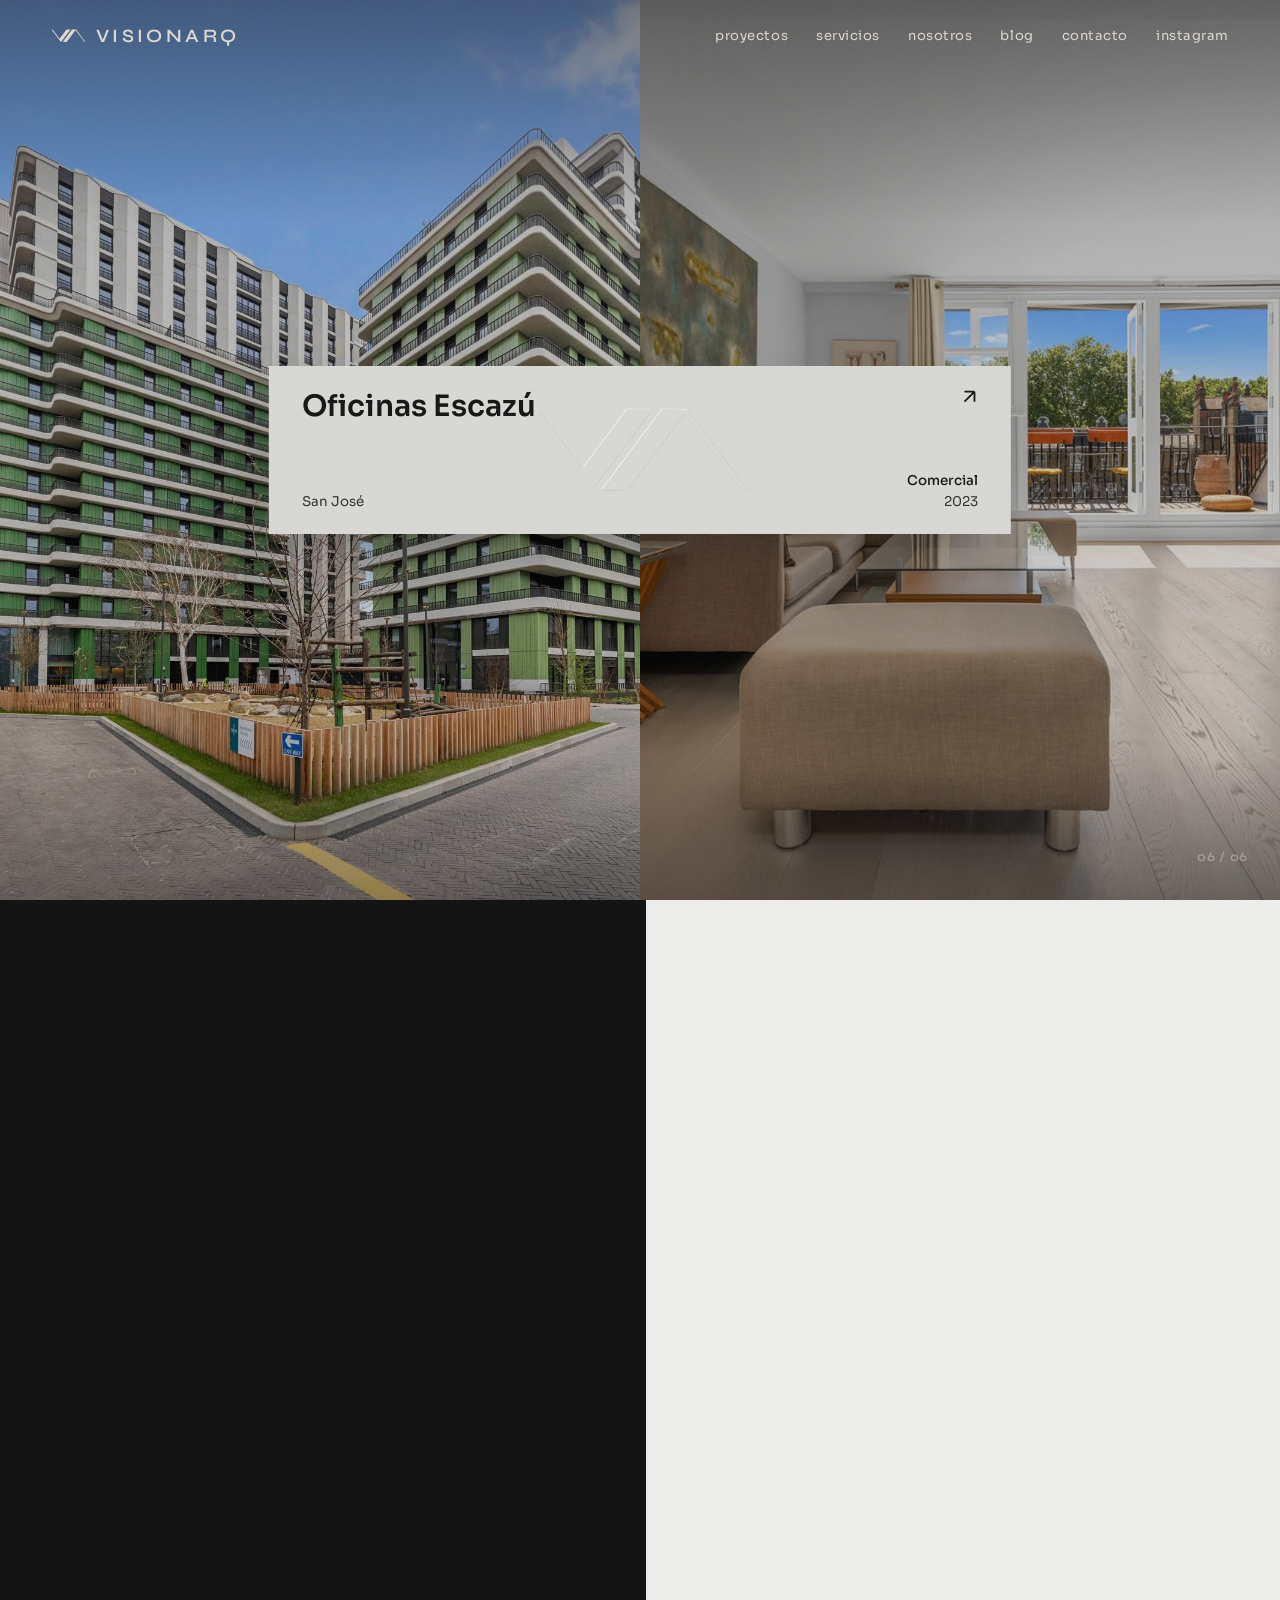
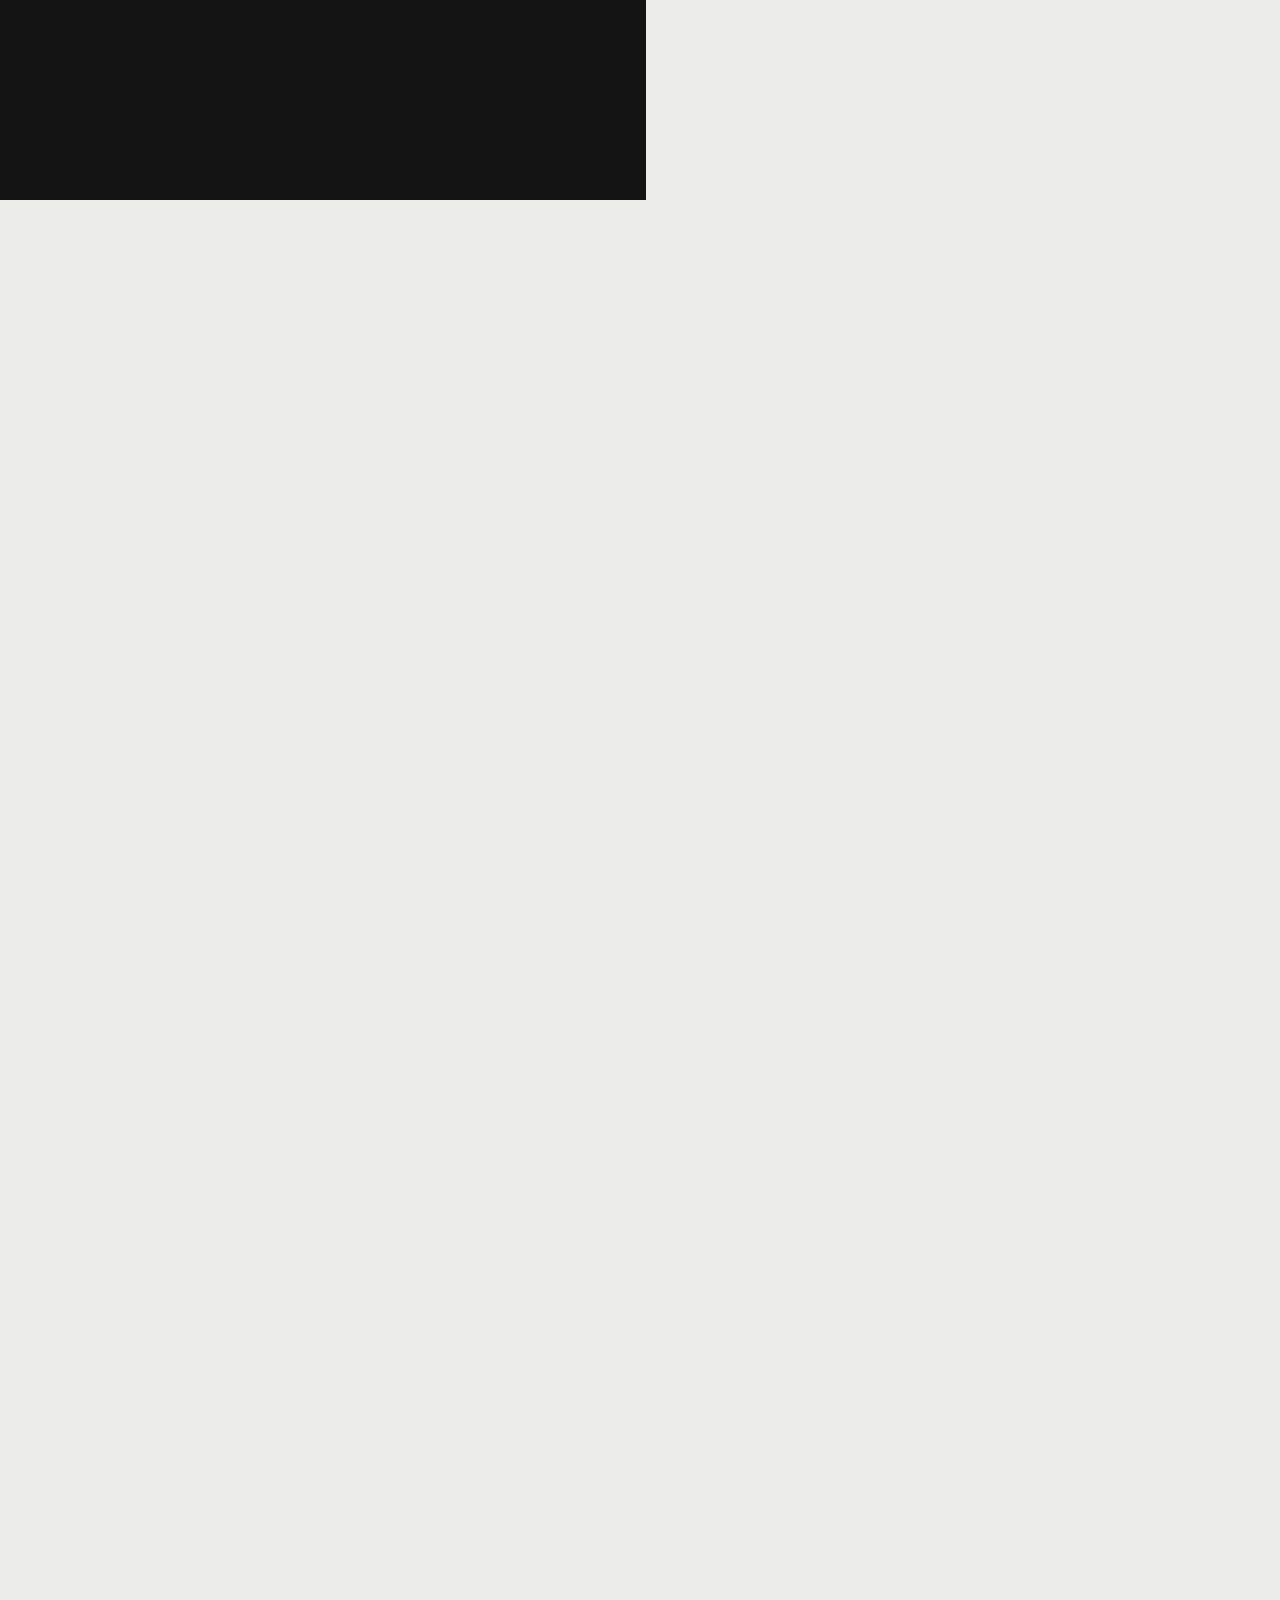
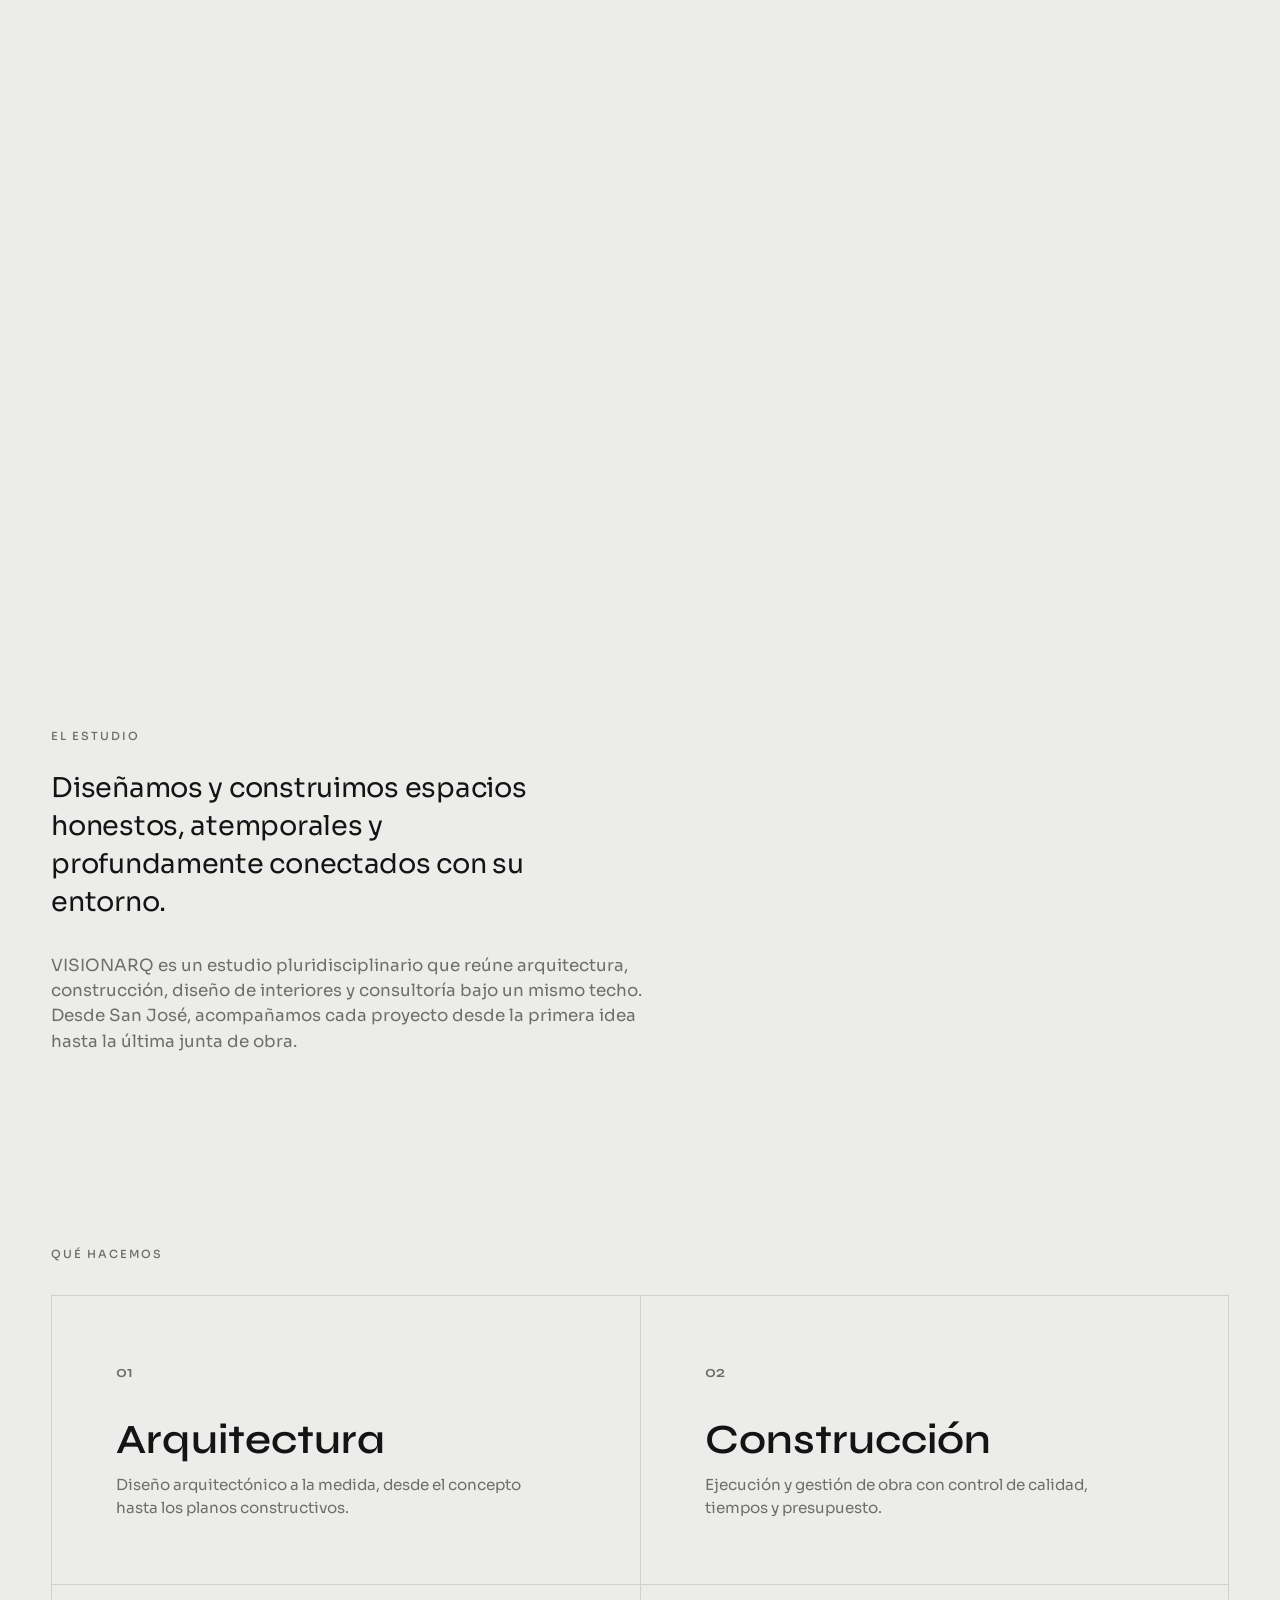
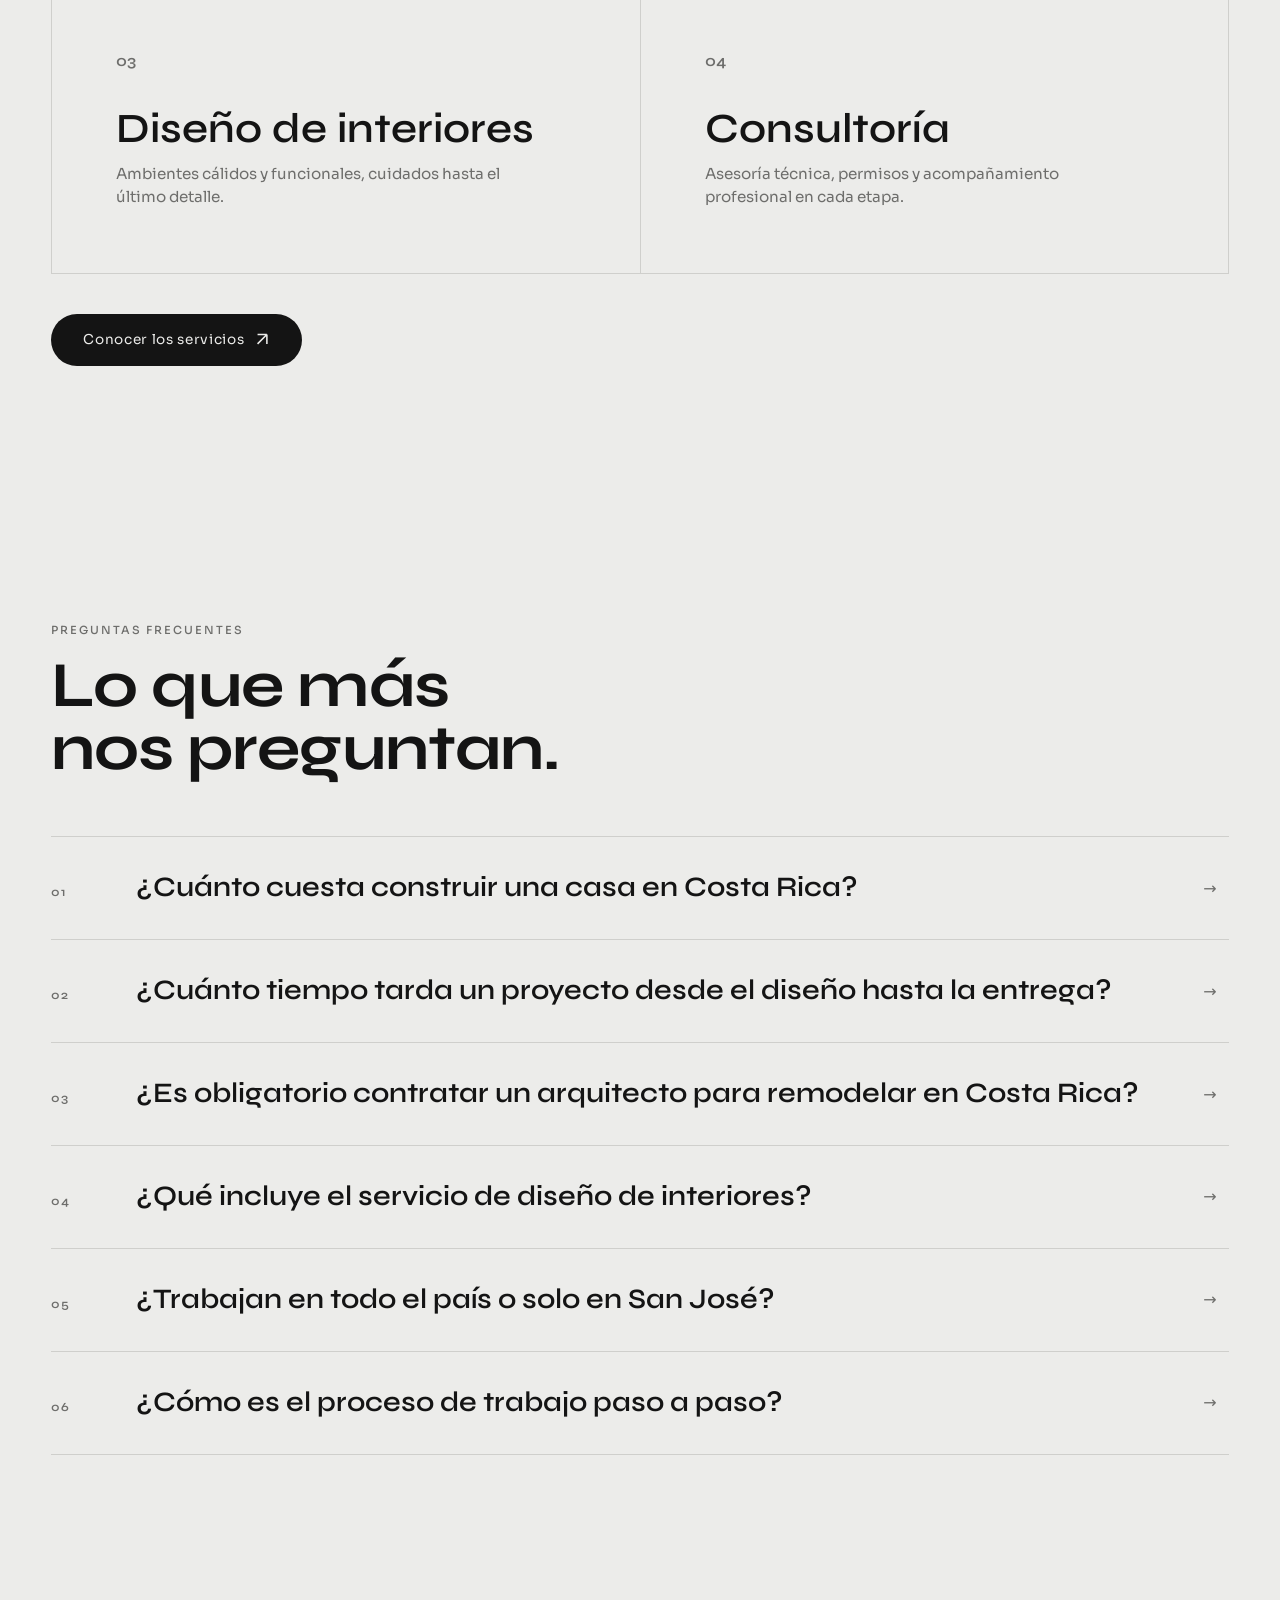
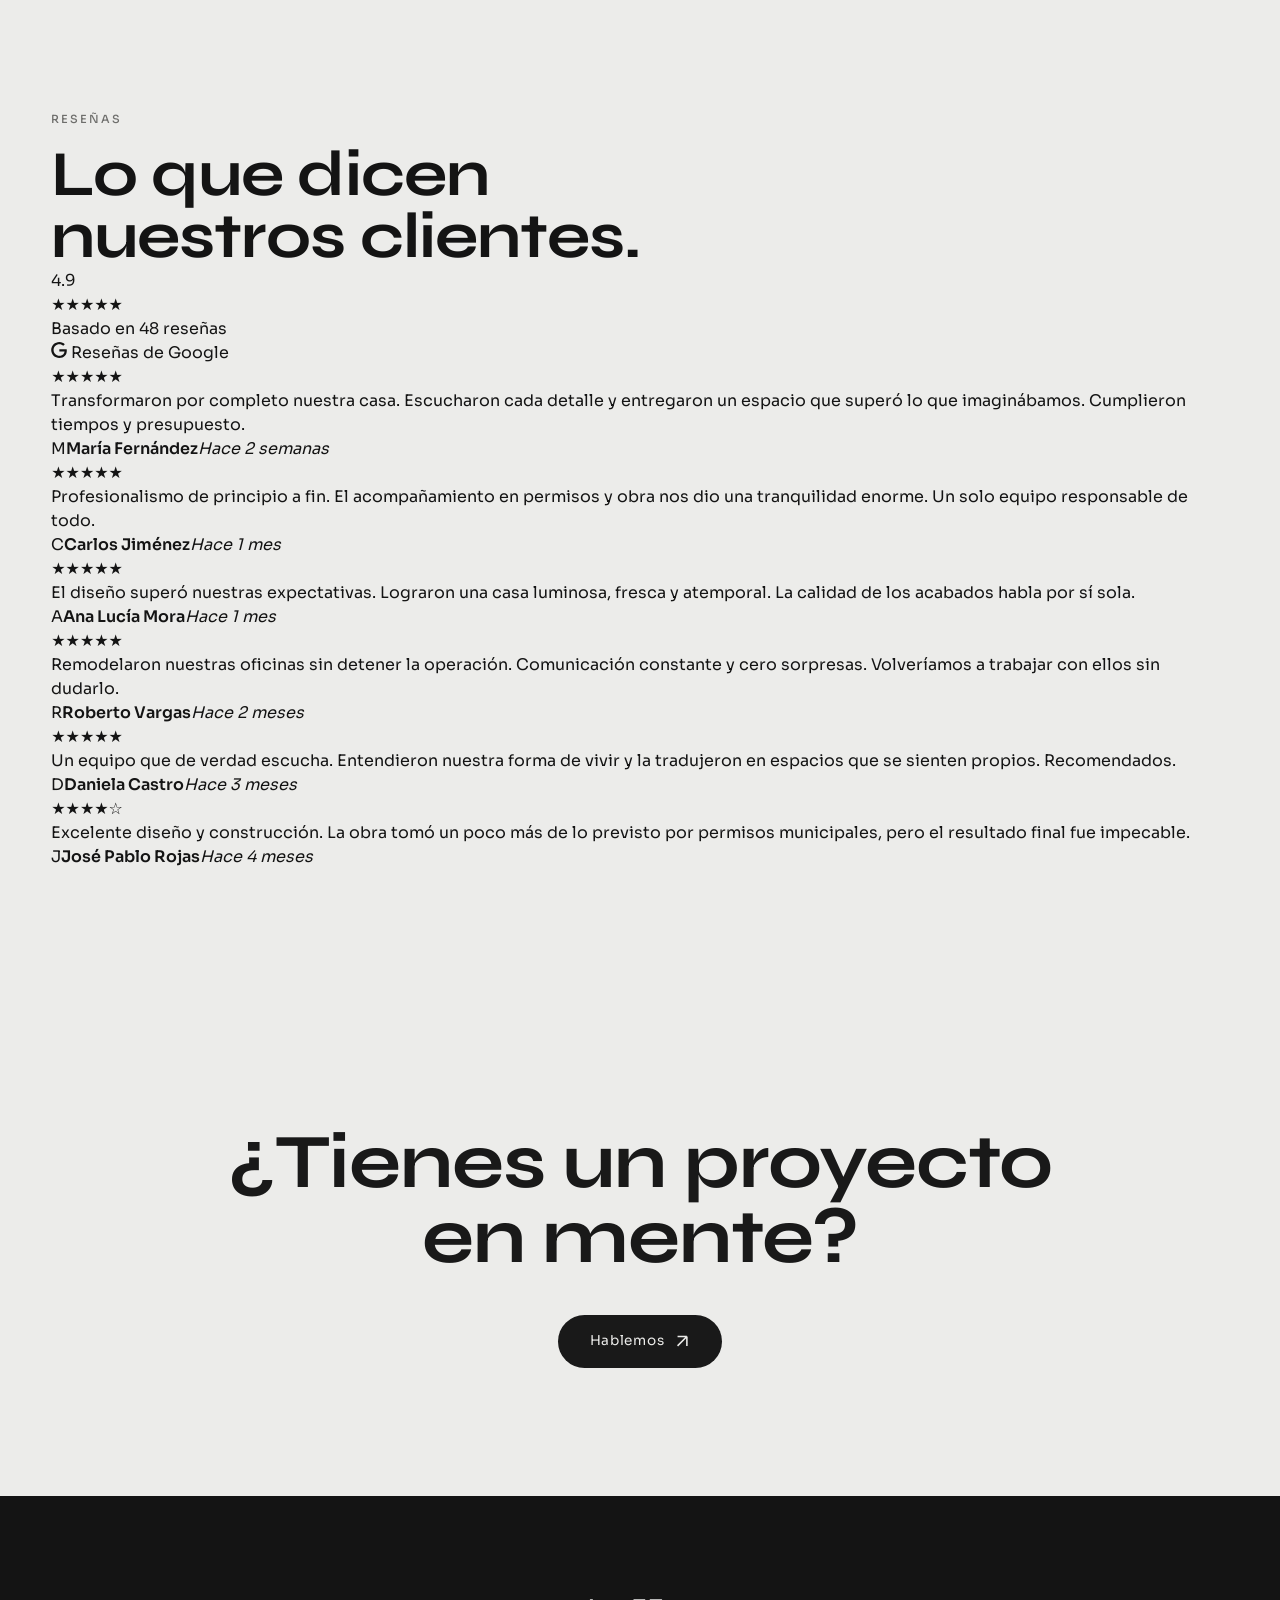
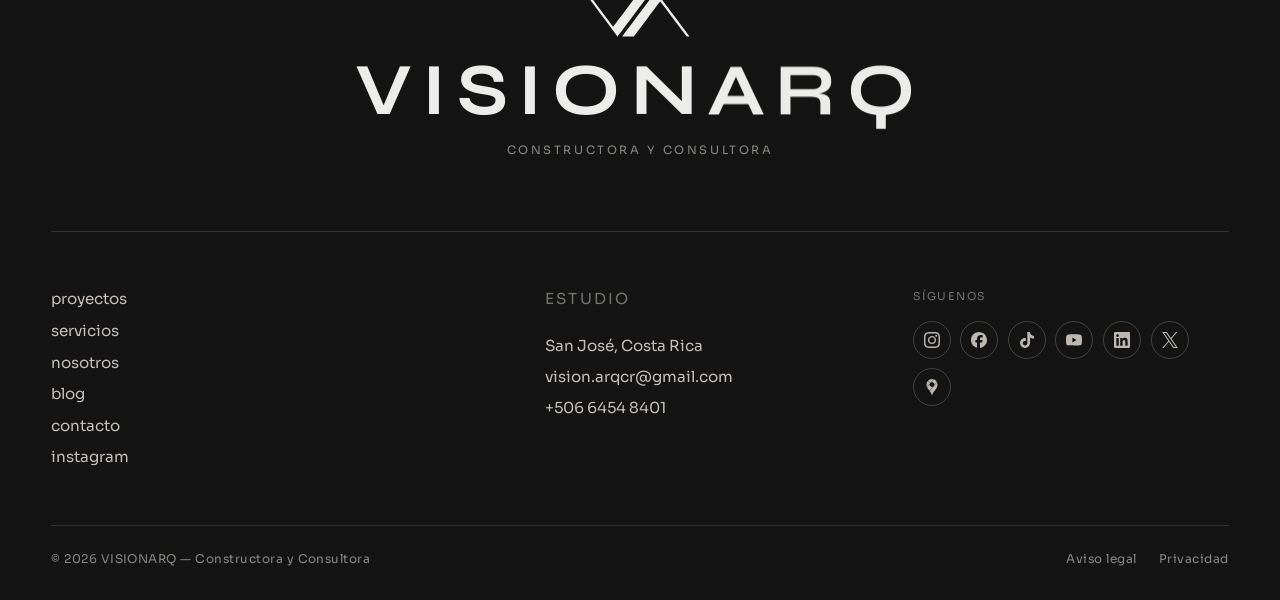
==== commit ea47209f: "Cleanup: remove unused Google Fonts links (fully self-hosted Syne/Sora) Local only — not pushed.  Co" ====
--- a/index.html
+++ b/index.html
@@ -9,9 +9,6 @@
   <meta property="og:description" content="Arquitectura, construcción, diseño interior y consultoría en San José, Costa Rica." />
   <meta property="og:type" content="website" />
   <link rel="icon" href="assets/img/logo.svg" type="image/svg+xml" />
-  <link rel="preconnect" href="https://fonts.googleapis.com" />
-  <link rel="preconnect" href="https://fonts.gstatic.com" crossorigin />
-  <link href="https://fonts.googleapis.com/css2?family=Cormorant+Garamond:ital,wght@0,300;0,400;0,500;1,300;1,400&family=Inter:wght@400;500&display=swap" rel="stylesheet" />
   <link rel="stylesheet" href="assets/css/style.css" />
 </head>
 <body class="home-page">
--- a/assets/css/style.css
+++ b/assets/css/style.css
@@ -1056,33 +1056,32 @@
    PROYECTOS — cuadrícula "piano" + filtro fijo + filas alternas (Mersi projets)
    ========================================================= */
 .proj-hero {
+  min-height: 78vh;
   display: flex;
   flex-direction: column;
   align-items: center;
-  justify-content: flex-start;
+  justify-content: center;
   text-align: center;
-  padding: calc(var(--nav-h) + clamp(3rem, 9vh, 7rem)) var(--gutter) 0;
+  padding: calc(var(--nav-h) + 2rem) var(--gutter) 0;
   position: relative;
 }
 .proj-hero__title {
   font-family: var(--serif);
-  font-weight: 800;
-  text-transform: uppercase;
-  font-size: clamp(1.7rem, 4.2vw, 3.4rem);
-  line-height: 1.04;
-  letter-spacing: 0.005em;
-  max-width: 18ch;
-}
-
-/* Filtro centrado que se fija arriba al hacer scroll */
+  font-weight: 300;
+  font-size: clamp(2.5rem, 7vw, 6rem);
+  line-height: 0.98;
+  letter-spacing: -0.01em;
+}
+
+/* Filtro que se fija arriba al hacer scroll */
 .proj-filtros {
   position: sticky;
   top: calc(var(--nav-h) - 0.5rem);
   z-index: 40;
-  display: flex;
+  display: inline-flex;
   gap: 0.4rem;
-  margin: clamp(1.6rem, 4vw, 2.6rem) auto clamp(2rem, 5vw, 3rem);
-  padding: 0.45rem;
+  margin: clamp(2rem, 5vw, 3.5rem) auto 0;
+  padding: 0.5rem;
   background: var(--cream-soft);
   border: 1px solid var(--line);
   border-radius: 100px;
@@ -1143,7 +1142,7 @@
 }
 
 /* Cuadrícula etiquetada — filas alternas de 3 y 4 columnas */
-.proj-rows { padding: 0 var(--gutter) clamp(3rem, 8vw, 7rem); display: flex; flex-direction: column; gap: clamp(2rem, 5vw, 4rem); }
+.proj-rows { padding: clamp(3rem, 8vw, 7rem) var(--gutter); display: flex; flex-direction: column; gap: clamp(2rem, 5vw, 4rem); }
 .proj-row { display: grid; gap: clamp(0.75rem, 2vw, 1.5rem); }
 .proj-row--3 { grid-template-columns: repeat(3, 1fr); }
 .proj-row--4 { grid-template-columns: repeat(4, 1fr); }
@@ -1301,48 +1300,3 @@
   object-fit: cover; will-change: transform, width, height, top, left;
   pointer-events: none;
 }
-
-/* =========================================================
-   RESEÑAS (Google) — muestra estilizada, monocroma
-   ========================================================= */
-.reviews__head {
-  display: flex; justify-content: space-between; align-items: flex-end;
-  gap: 2rem; flex-wrap: wrap; margin-bottom: clamp(2rem, 5vw, 3.5rem);
-}
-.reviews__agg { text-align: right; display: flex; flex-direction: column; align-items: flex-end; gap: 0.35rem; }
-.reviews__score { font-family: var(--serif); font-weight: 800; font-size: clamp(2.4rem, 5vw, 3.6rem); line-height: 1; }
-.reviews__stars { letter-spacing: 0.15em; color: var(--off-black); font-size: 1.05rem; }
-.reviews__count { font-size: 0.82rem; color: var(--muted); }
-.reviews__badge {
-  display: inline-flex; align-items: center; gap: 0.45rem;
-  margin-top: 0.4rem; font-size: 0.72rem; letter-spacing: 0.08em; text-transform: uppercase;
-  color: var(--muted); border: 1px solid var(--line); border-radius: 100px; padding: 0.4rem 0.85rem;
-}
-.reviews__badge svg { color: var(--off-black); }
-
-.reviews__grid {
-  display: grid; grid-template-columns: repeat(3, 1fr);
-  gap: clamp(0.9rem, 2vw, 1.5rem);
-}
-.review-card {
-  background: var(--cream-soft);
-  border: 1px solid var(--line);
-  border-radius: 4px;
-  padding: clamp(1.4rem, 2.2vw, 2rem);
-  display: flex; flex-direction: column; gap: 1rem;
-  transition: transform 0.5s var(--ease), box-shadow 0.5s var(--ease);
-}
-.review-card:hover { transform: translateY(-4px); box-shadow: 0 22px 50px -30px rgba(0,0,0,0.5); }
-.review-card__stars { letter-spacing: 0.12em; font-size: 0.95rem; color: var(--off-black); }
-.review-card__text { color: var(--off-black); line-height: 1.65; font-size: 0.96rem; }
-.review-card__by { display: flex; align-items: center; gap: 0.75rem; margin-top: auto; }
-.review-card__ava {
-  width: 38px; height: 38px; border-radius: 50%; flex-shrink: 0;
-  display: inline-flex; align-items: center; justify-content: center;
-  background: var(--off-black); color: var(--cream);
-  font-family: var(--serif); font-weight: 700; font-size: 1.05rem;
-}
-.review-card__by b { font-weight: 600; font-size: 0.92rem; display: block; }
-.review-card__by i { font-style: normal; font-size: 0.76rem; color: var(--muted); }
-@media (max-width: 900px) { .reviews__grid { grid-template-columns: repeat(2, 1fr); } }
-@media (max-width: 600px) { .reviews__grid { grid-template-columns: 1fr; } .reviews__head { align-items: flex-start; } .reviews__agg { text-align: left; align-items: flex-start; } }
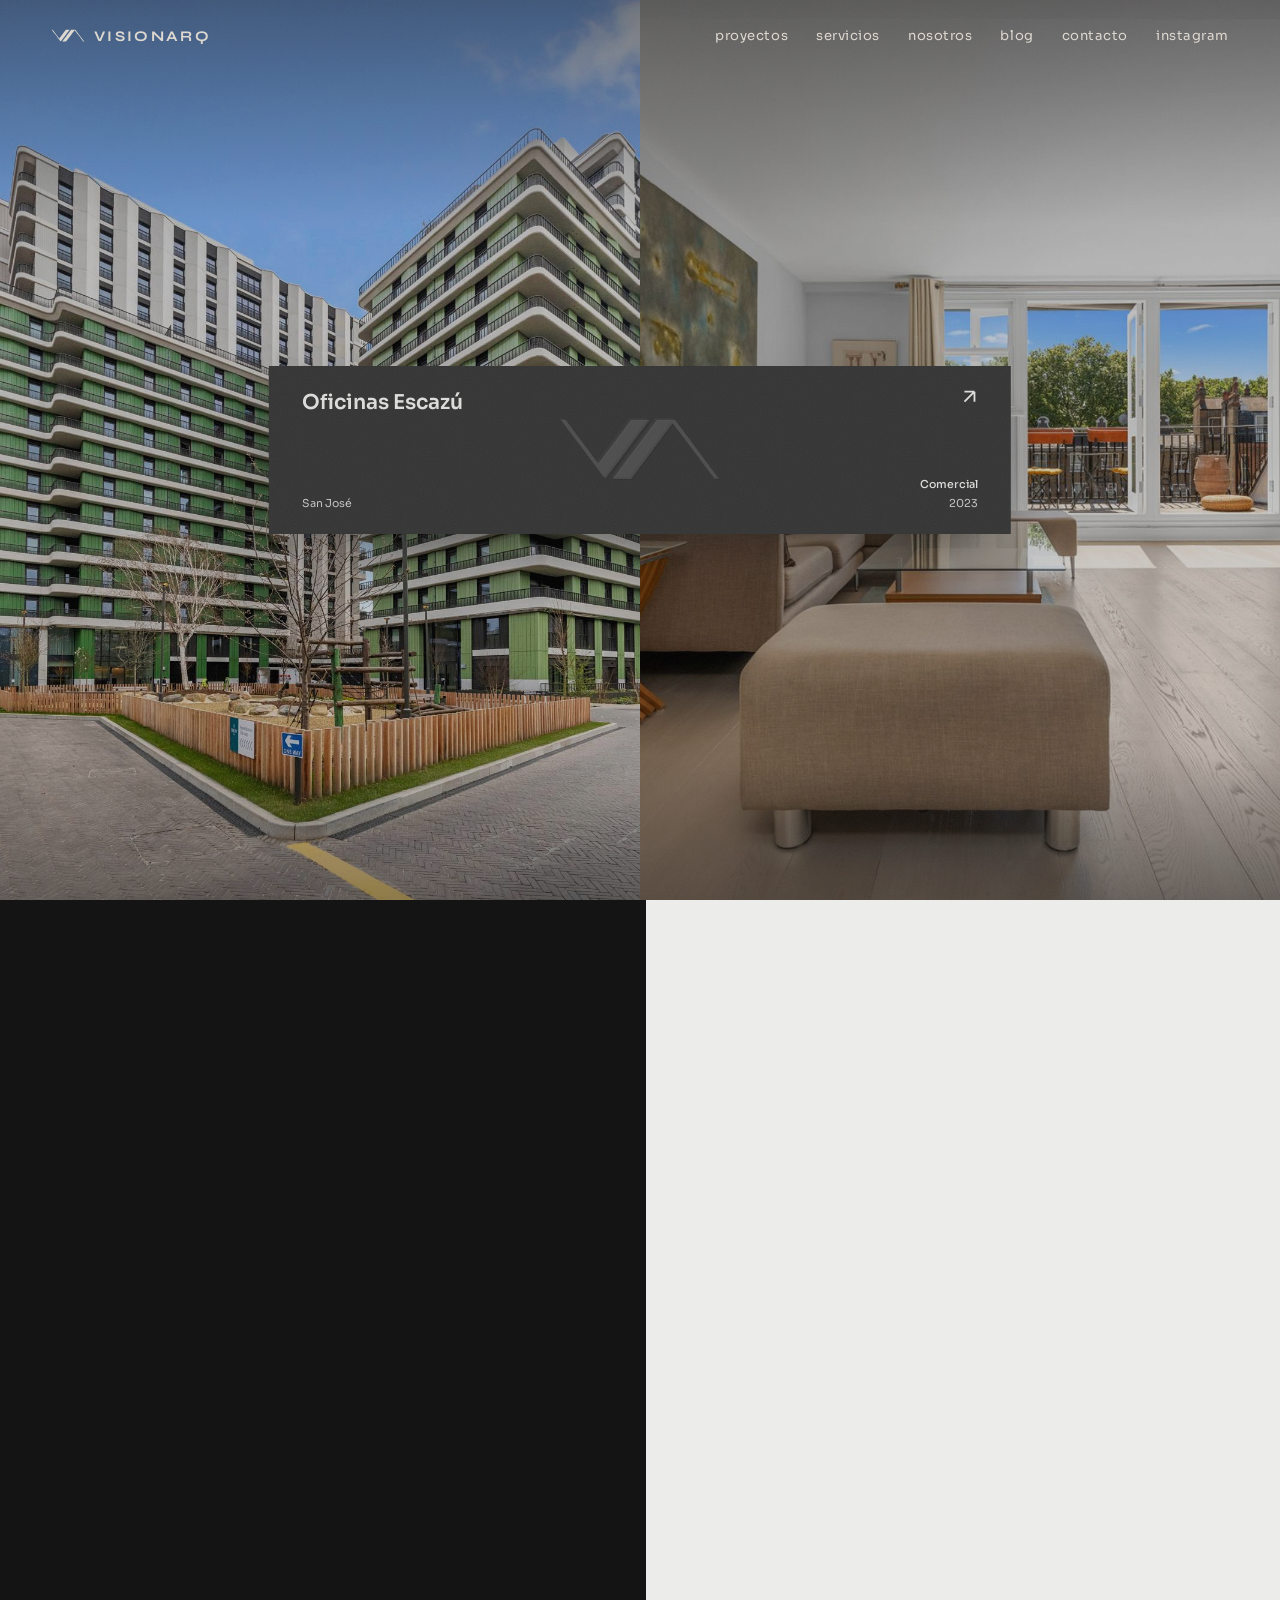
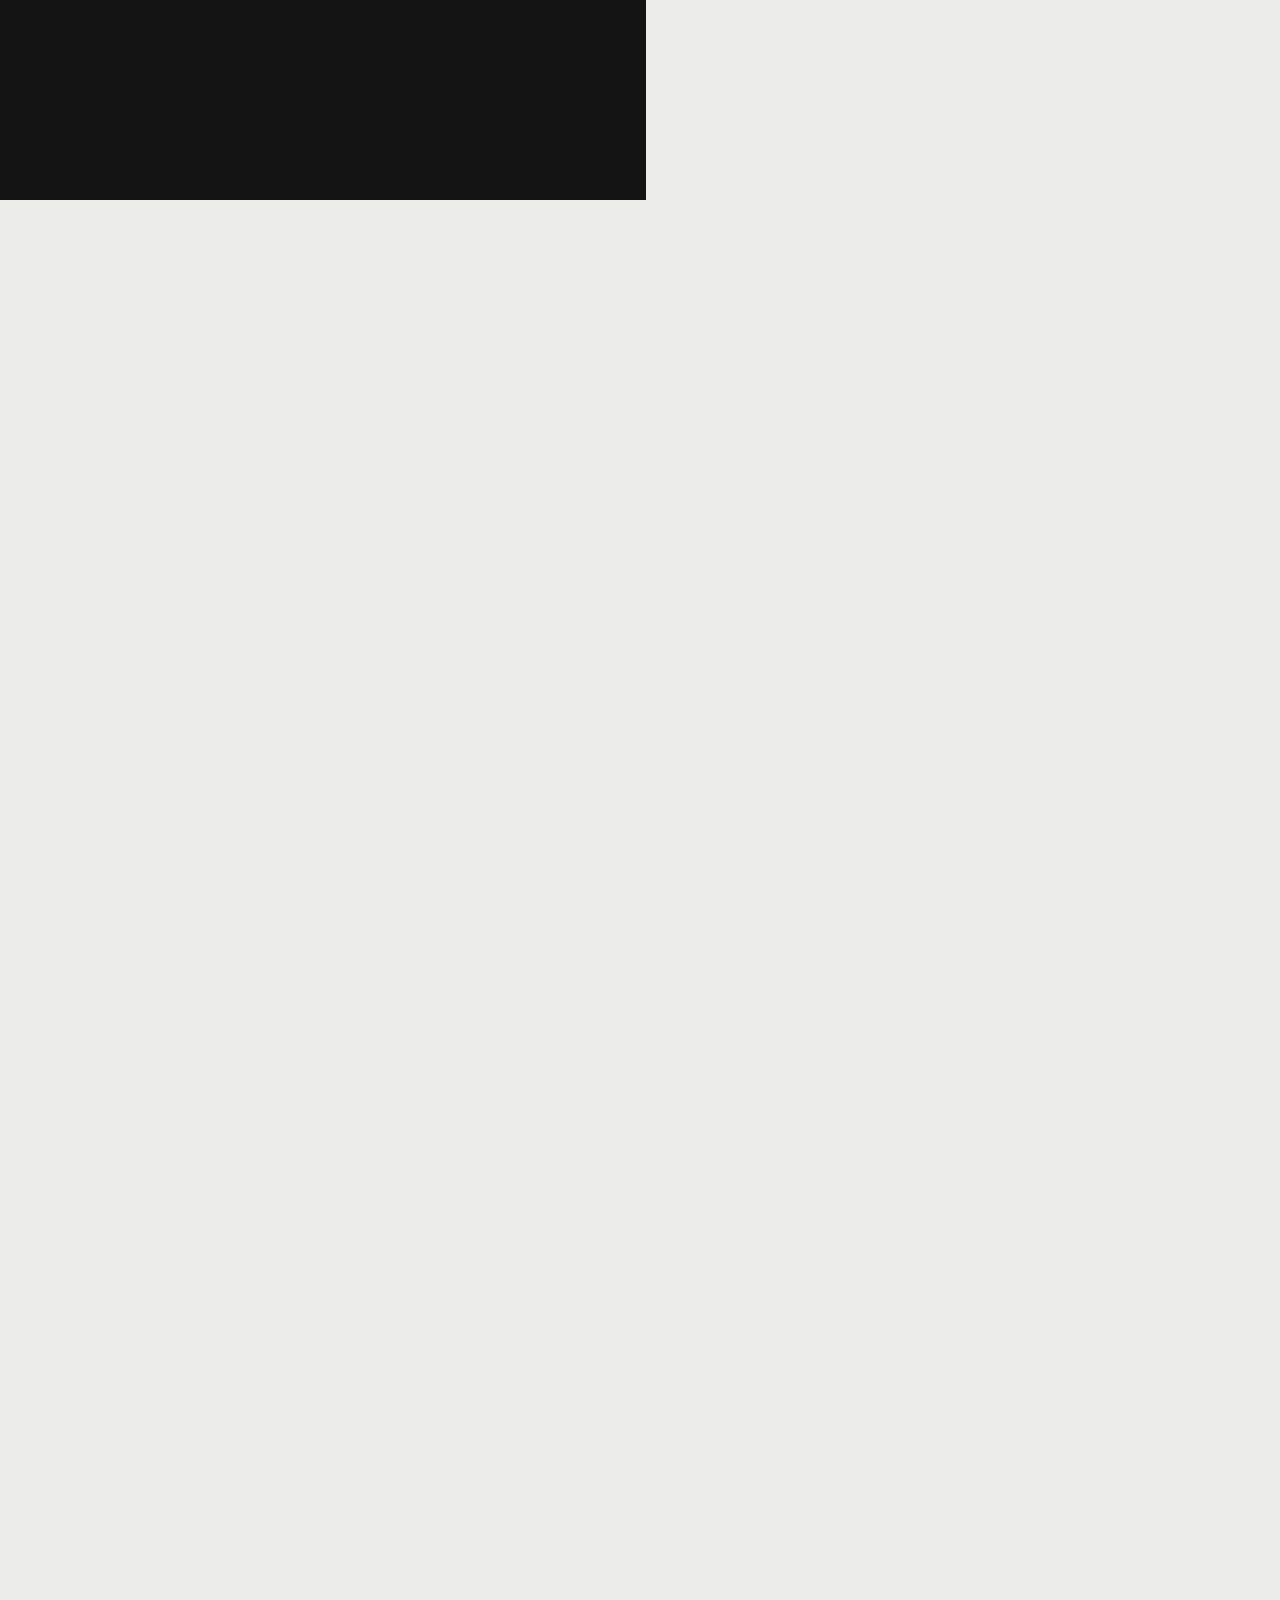
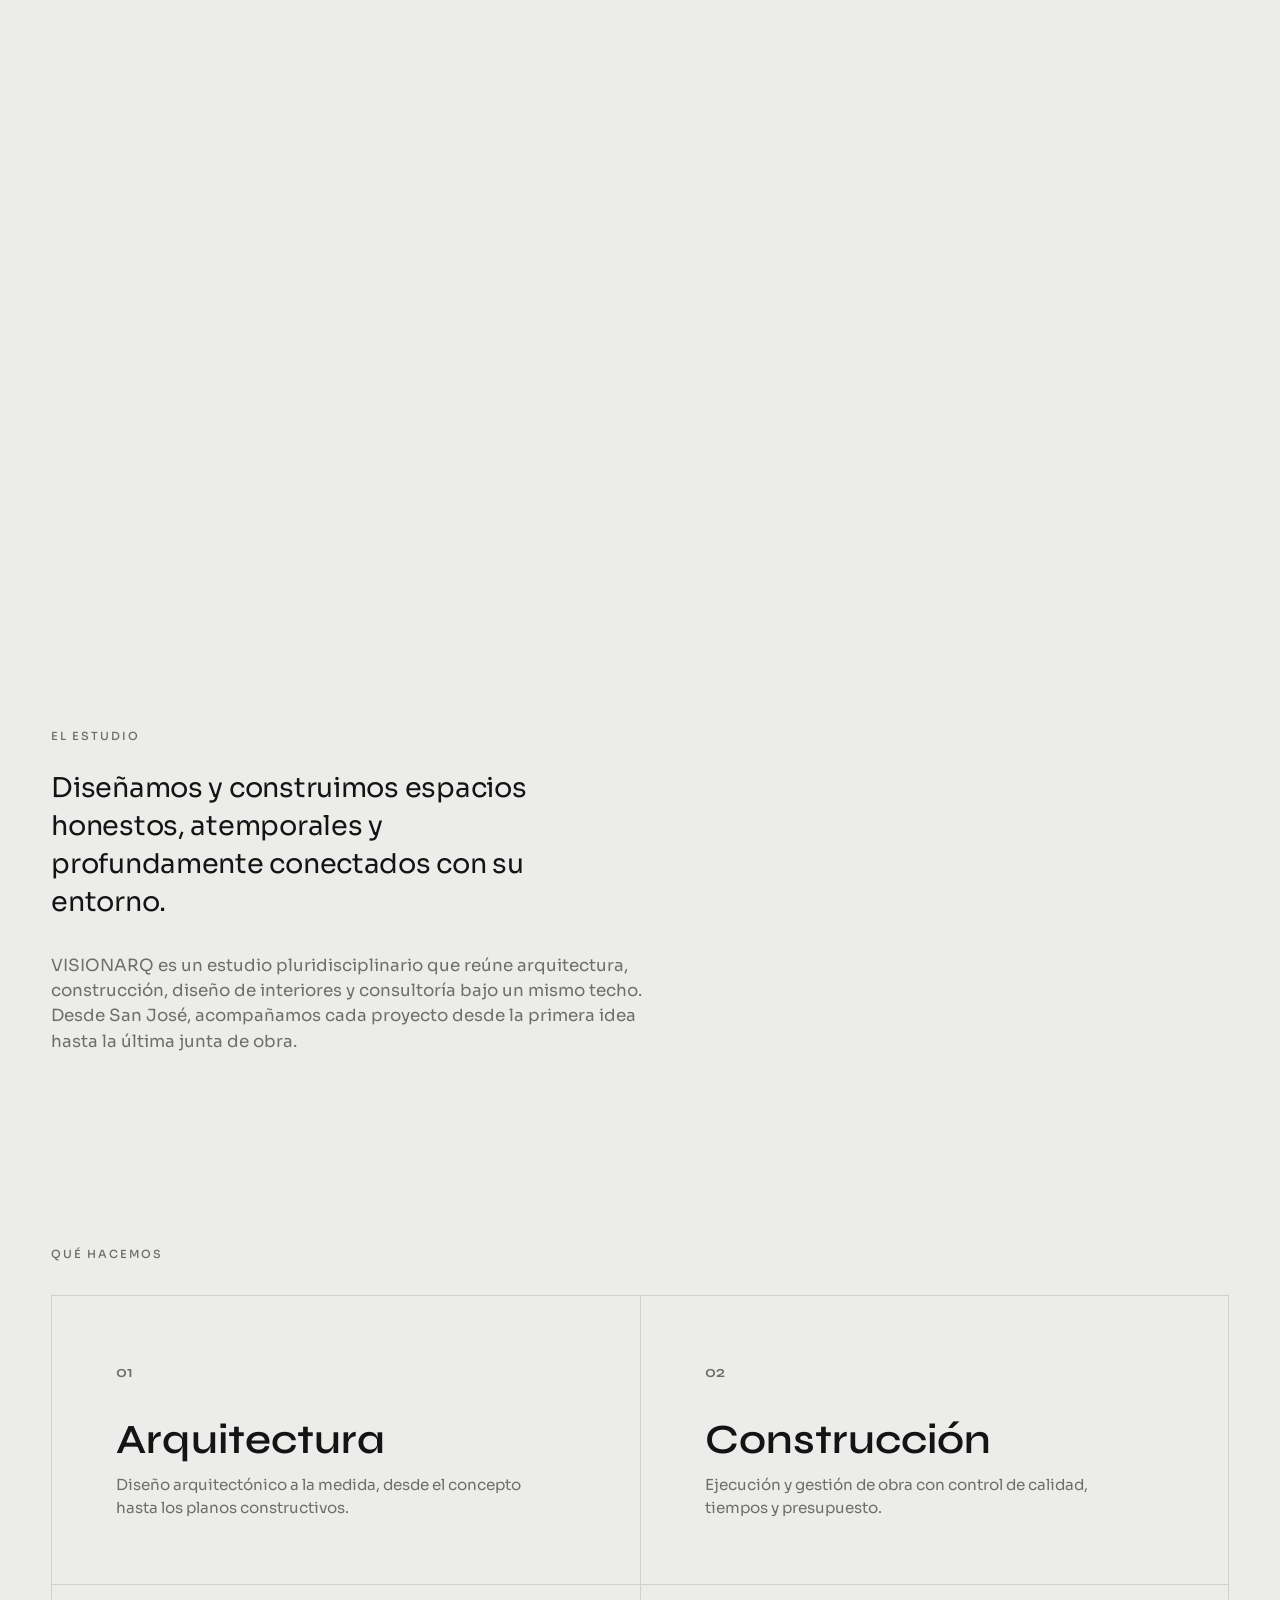
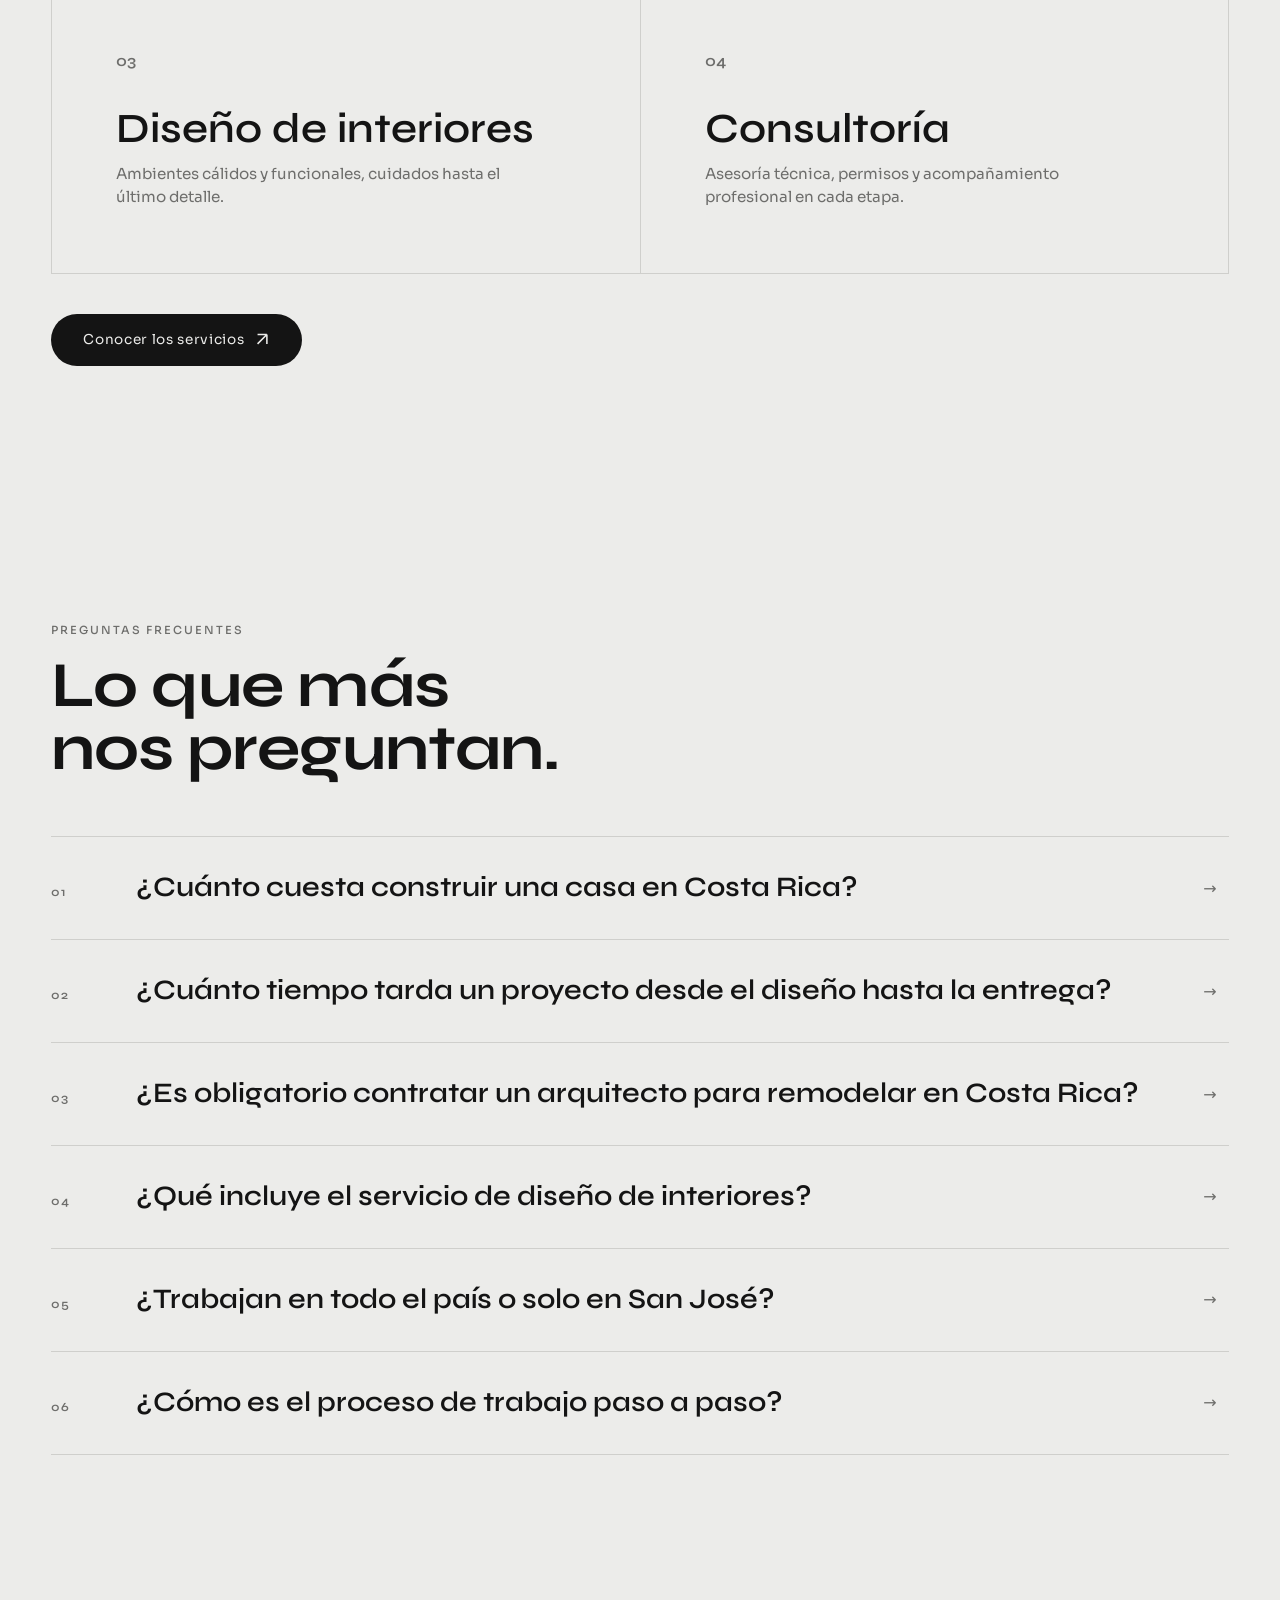
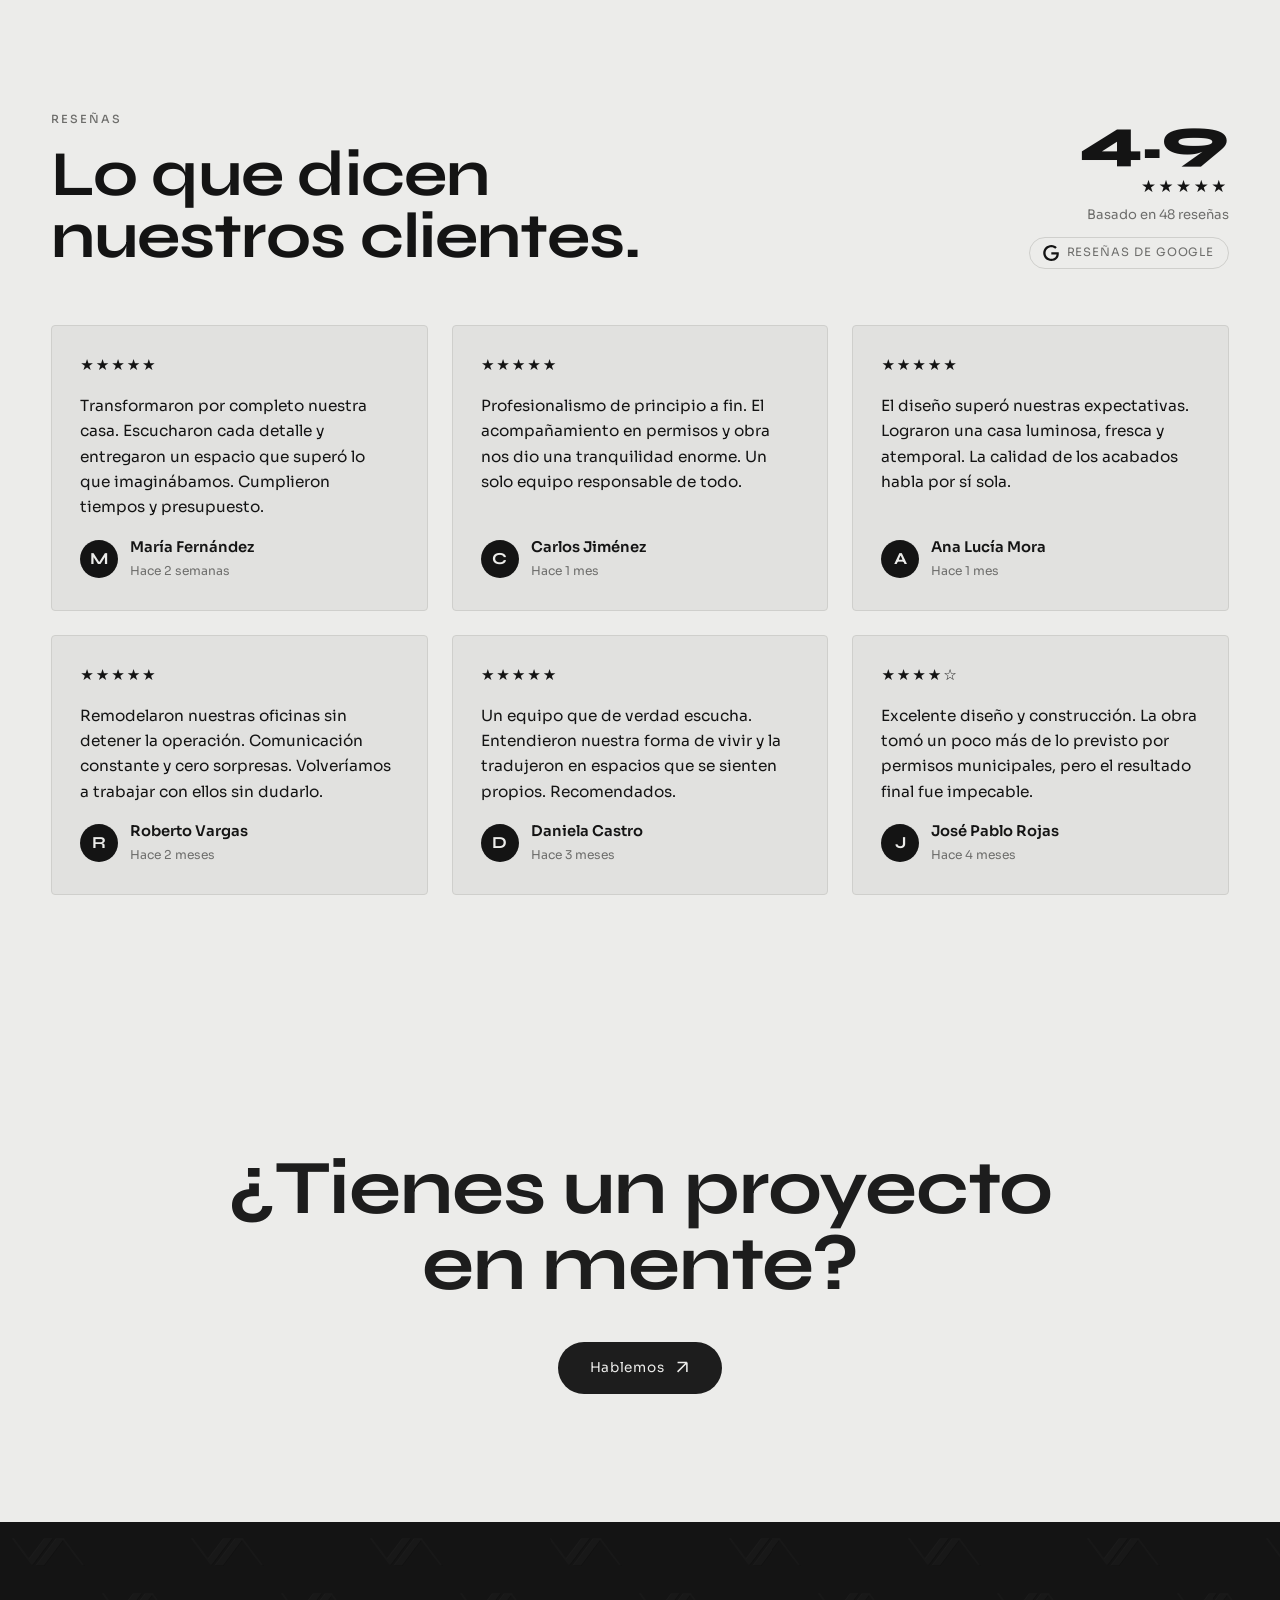
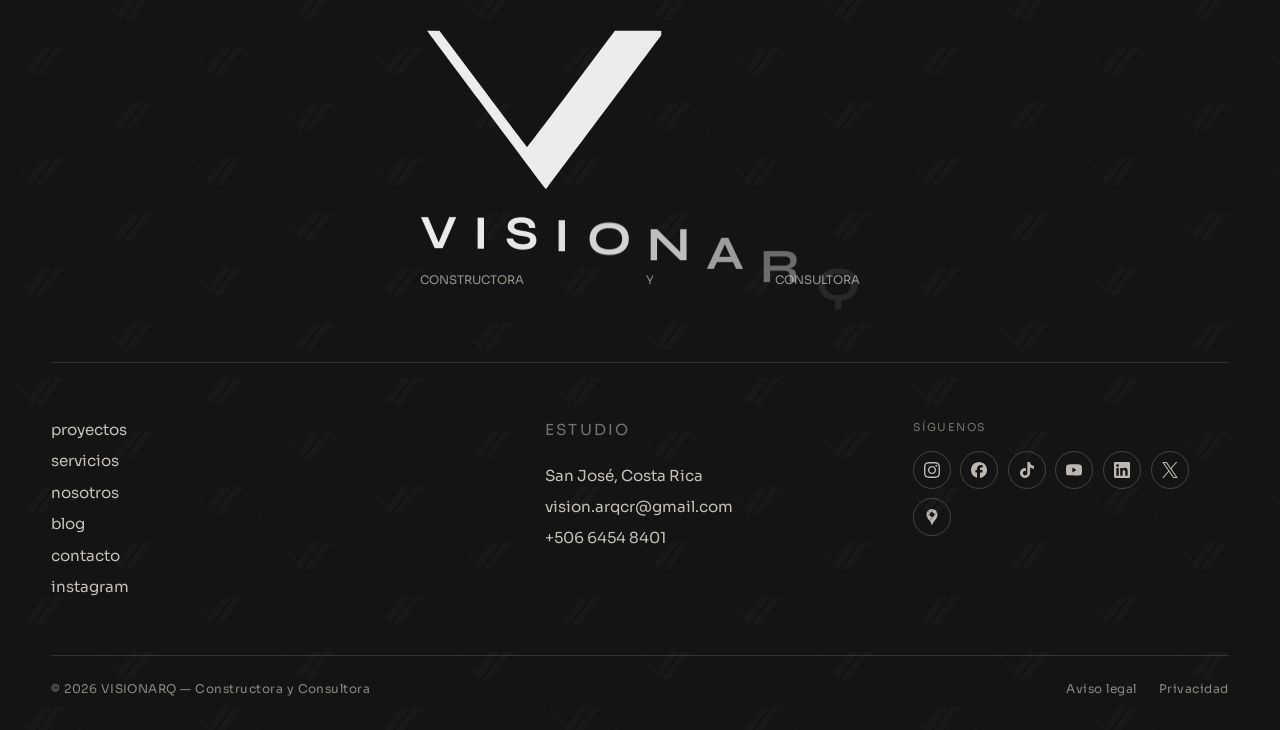
==== commit 53624419: "Apply 14 page-by-page changes: loader/card/footer redesign - Loader: draw-on VA logo (V left-to-righ" ====
--- a/index.html
+++ b/index.html
@@ -8,7 +8,7 @@
   <meta property="og:title" content="VISIONARQ · Constructora y Consultora" />
   <meta property="og:description" content="Arquitectura, construcción, diseño interior y consultoría en San José, Costa Rica." />
   <meta property="og:type" content="website" />
-  <link rel="icon" href="assets/img/logo.svg" type="image/svg+xml" />
+  <link rel="icon" href="assets/img/favicon.svg" type="image/svg+xml" />
   <link rel="stylesheet" href="assets/css/style.css" />
 </head>
 <body class="home-page">
@@ -40,11 +40,6 @@
           </div>
         </a>
 
-        <!-- Contador de diapositivas -->
-        <div class="slide-counter">
-          <span id="slide-num">01</span>&thinsp;/&thinsp;<span id="slide-total">04</span>
-        </div>
-
       </div><!-- /slider-stage -->
     </div><!-- /slider-track -->
   </div><!-- /home-slider -->
@@ -290,12 +285,9 @@
     var cardPlace   = document.getElementById("card-place");
     var cardCat     = document.getElementById("card-cat");
     var cardYear    = document.getElementById("card-year");
-    var slideNumEl  = document.getElementById("slide-num");
-    var slideTotEl  = document.getElementById("slide-total");
 
     /* ── Track height: N × 100vh ── */
     track.style.height = (N * 100) + "vh";
-    slideTotEl.textContent = String(N).padStart(2, "0");
 
     /* ── Build slides (insert before the card) ── */
     var slides = PROJECTS.map(function (p, i) {
@@ -315,7 +307,6 @@
 
     /* Card and counter sit above all slides */
     card.style.zIndex          = N + 5;
-    document.querySelector(".slide-counter").style.zIndex = N + 5;
 
     /* ── Initial state: slides > 0 hidden with curtain ── */
     slides.forEach(function (slide, i) {
@@ -329,7 +320,8 @@
     var activeCardIndex = 0;
 
     function applyCard(p) {
-      card.dataset.accent = p.color;   /* color (oscuro) para la cortina de transición */
+      card.style.backgroundColor = p.color;   /* gris oscuro: cambia por proyecto al hacer scroll */
+      card.dataset.accent = p.color;           /* mismo color para la cortina de transición */
       cardName.textContent  = p.name;
       cardPlace.textContent = p.location;
       cardCat.textContent   = p.category;
@@ -408,7 +400,6 @@
         var idx = activeCardIndex;
         setTimeout(function () {
           applyCard(PROJECTS[idx]);
-          slideNumEl.textContent = String(idx + 1).padStart(2, "0");
           card.classList.remove("is-changing");
         }, 220);
       }
--- a/assets/css/style.css
+++ b/assets/css/style.css
@@ -182,51 +182,36 @@
 .loader {
   position: fixed;
   inset: 0;
-  background: var(--cream);
+  background: var(--off-black);
+  color: var(--cream);
   z-index: 2000;
+  display: flex;
+  align-items: center;
+  justify-content: center;
+  transition: opacity 0.8s var(--ease), visibility 0.8s var(--ease);
+}
+.loader.is-done { opacity: 0; visibility: hidden; }
+.loader__inner {
+  width: min(360px, 74vw);
   display: flex;
   flex-direction: column;
   align-items: center;
-  justify-content: center;
-  gap: 1.5rem;
-  transition: opacity 0.8s var(--ease), visibility 0.8s var(--ease);
-}
-.loader.is-done { opacity: 0; visibility: hidden; }
-.loader__logo .mark {
-  width: clamp(64px, 11vw, 110px);
-  height: auto;
-  color: var(--off-black);
-  display: block;
-  margin: 0 auto;
-}
-.loader__logo .mark path {
-  opacity: 0;
-  animation: markIn 0.7s var(--ease) forwards;
-}
-.loader__logo .mark path:nth-child(2) { animation-delay: 0.12s; }
-.loader__logo .mark path:nth-child(3) { animation-delay: 0.26s; }
+  gap: clamp(0.8rem, 2vw, 1.3rem);
+}
+.loader__logo { width: 100%; line-height: 0; }
+.loader__logo .mark--split { width: 100%; height: auto; color: var(--cream); display: block; }
+/* Wordmark ocupa exactamente el ancho del logo (mismo "box") */
 .loader__brand {
+  width: 100%;
+  display: flex;
+  justify-content: space-between;
   font-family: var(--serif);
-  font-weight: 500;
-  font-size: clamp(1.6rem, 4.5vw, 2.6rem);
-  letter-spacing: 0.22em;
-  color: var(--off-black);
-  margin-top: 1.1rem;
-  opacity: 0;
-  transform: translateY(0.4em);
-  animation: brandIn 1s var(--ease) 0.3s forwards;
-}
-@keyframes brandIn { to { opacity: 1; transform: translateY(0); } }
-@keyframes markIn { to { opacity: 1; } }
-.loader__word {
-  font-family: var(--serif);
-  font-style: italic;
-  font-size: 1rem;
-  color: var(--muted);
-  letter-spacing: 0.02em;
-  opacity: 0;
-  animation: markIn 0.8s var(--ease) 0.5s forwards;
-}
+  font-weight: 700;
+  font-size: clamp(1rem, 3vw, 1.55rem);
+  letter-spacing: 0;
+  color: var(--cream);
+}
+.loader__brand .lt { display: inline-block; }
 
 /* =========================================================
    TRANSICIÓN DE PÁGINA — dos paneles verticales
@@ -338,12 +323,13 @@
   justify-content: space-between;
   cursor: pointer;
   overflow: hidden;
-  /* Tarjeta clara con el logo VA estampado en relieve (efecto 3D / letterpress) */
-  background: #E7E6E2;
-  color: var(--off-black);
-  box-shadow: 0 24px 60px -28px rgba(0,0,0,0.45);
-}
-/* Logo VA estampado al centro — pequeño, en relieve tono sobre tono */
+  /* Tarjeta GRIS OSCURA: el color lo fija el JS por proyecto y cambia al
+     hacer scroll. Texto claro; logo VA estampado en relieve con contraste. */
+  color: var(--cream);
+  transition: background-color 0.6s var(--ease);
+  box-shadow: 0 26px 64px -28px rgba(0,0,0,0.6);
+}
+/* Logo VA estampado al centro — pequeño (sin tapar el texto), relieve marcado */
 .slide-card__logo {
   position: absolute;
   inset: 0;
@@ -354,18 +340,18 @@
 }
 .slide-card__logo .mark {
   height: auto;
-  width: 30%;
-  color: #E7E6E2;                 /* mismo tono que la tarjeta */
+  width: 22%;
+  color: rgba(236,236,234,0.13);   /* tinte claro tenue sobre el gris oscuro */
   filter:
-    drop-shadow(0.6px 0.6px 0.4px rgba(0,0,0,0.30))
-    drop-shadow(-0.8px -0.8px 0.4px rgba(255,255,255,0.95));
+    drop-shadow(1.2px 1.2px 0.4px rgba(0,0,0,0.65))
+    drop-shadow(-1.2px -1.2px 0.4px rgba(255,255,255,0.22));
 }
 /* Flecha esquina superior derecha */
 .slide-card__corner {
   position: absolute;
   top: clamp(1rem, 1.9vw, 1.6rem);
   right: clamp(1.5rem, 2.6vw, 2.4rem);
-  color: var(--off-black);
+  color: var(--cream);
   line-height: 0;
 }
 .slide-card__corner svg { width: 15px; height: 15px; }
@@ -381,15 +367,16 @@
 .slide-card__name {
   font-family: var(--sans);
   font-weight: 600;
-  font-size: clamp(1.25rem, 2.3vw, 2rem);
-  line-height: 1;
+  font-size: clamp(0.95rem, 1.6vw, 1.35rem);
+  line-height: 1.05;
+  max-width: 11ch;
   transition: opacity 0.22s var(--ease);
 }
 .slide-card__place,
 .slide-card__cat,
 .slide-card__year {
   font-family: var(--sans);
-  font-size: clamp(0.78rem, 1.05vw, 0.95rem);
+  font-size: clamp(0.64rem, 0.85vw, 0.78rem);
   line-height: 1;
   transition: opacity 0.22s var(--ease);
 }
@@ -754,18 +741,36 @@
    FOOTER
    ========================================================= */
 .footer {
+  position: relative;
+  overflow: hidden;
   background: var(--off-black);
   color: var(--cream);
   padding: clamp(3.5rem, 8vw, 7rem) var(--gutter) 2rem;
 }
-/* Marca: logo VA (se dibuja) + wordmark (se escribe) */
-.footer__brandwrap { display: flex; flex-direction: column; align-items: center; text-align: center; gap: 0.9rem; padding-bottom: clamp(2.5rem, 6vw, 4.5rem); }
-.footer__brand { display: inline-flex; flex-direction: column; align-items: center; gap: 1rem; color: var(--cream); }
-.footer__mark { display: block; line-height: 0; }
-.footer__mark .mark { height: clamp(26px, 4vw, 40px); width: auto; color: var(--cream); display: block; }
-.footer__wm { font-family: var(--serif); font-weight: 700; font-size: clamp(2.2rem, 7vw, 4.6rem); letter-spacing: 0.14em; line-height: 1; }
-.footer__wm .fwm-ch { display: inline-block; will-change: transform; }
-.footer__tag { font-size: 0.72rem; letter-spacing: 0.22em; text-transform: uppercase; color: rgba(237,231,222,0.55); }
+/* Patrón de logo VA en relieve, repetido suavemente (estilo "MS" de Mersi) */
+.footer__pattern {
+  position: absolute;
+  inset: 0;
+  background-image: url(../img/va-pattern.svg);
+  background-repeat: repeat;
+  background-size: clamp(120px, 14vw, 180px) auto;
+  opacity: 0.5;
+  pointer-events: none;
+  z-index: 0;
+}
+.footer > *:not(.footer__pattern) { position: relative; z-index: 1; }
+
+/* Marca: logo VA (se dibuja) + wordmark (se escribe) — todo en la misma caja
+   de ancho: el logo, "VISIONARQ" y "Constructora y Consultora" comparten el
+   mismo ancho y los textos se reparten para alinear con los bordes del logo. */
+.footer__brandwrap { display: flex; flex-direction: column; align-items: center; text-align: center; padding-bottom: clamp(2.5rem, 6vw, 4.5rem); }
+.footer__brand { display: flex; flex-direction: column; align-items: center; gap: 0.9rem; color: var(--cream); width: min(440px, 82vw); }
+.footer__mark { display: block; line-height: 0; width: 100%; }
+.footer__mark .mark--split { width: 100%; height: auto; color: var(--cream); display: block; }
+.footer__wm { font-family: var(--serif); font-weight: 700; font-size: clamp(1.7rem, 6vw, 3rem); letter-spacing: 0; line-height: 1; width: 100%; }
+.footer__wm.is-letters { display: flex; justify-content: space-between; }
+.footer__wm .lt { display: inline-block; will-change: transform; }
+.footer__tag { font-size: clamp(0.6rem, 1.3vw, 0.74rem); text-transform: uppercase; color: rgba(237,231,222,0.6); width: 100%; text-align: justify; text-align-last: justify; }
 
 .footer__grid {
   display: grid;
@@ -1056,32 +1061,33 @@
    PROYECTOS — cuadrícula "piano" + filtro fijo + filas alternas (Mersi projets)
    ========================================================= */
 .proj-hero {
-  min-height: 78vh;
   display: flex;
   flex-direction: column;
   align-items: center;
-  justify-content: center;
+  justify-content: flex-start;
   text-align: center;
-  padding: calc(var(--nav-h) + 2rem) var(--gutter) 0;
+  padding: calc(var(--nav-h) + clamp(3rem, 9vh, 7rem)) var(--gutter) 0;
   position: relative;
 }
 .proj-hero__title {
   font-family: var(--serif);
-  font-weight: 300;
-  font-size: clamp(2.5rem, 7vw, 6rem);
-  line-height: 0.98;
-  letter-spacing: -0.01em;
-}
-
-/* Filtro que se fija arriba al hacer scroll */
+  font-weight: 800;
+  text-transform: uppercase;
+  font-size: clamp(1.7rem, 4.2vw, 3.4rem);
+  line-height: 1.04;
+  letter-spacing: 0.005em;
+  max-width: 18ch;
+}
+
+/* Filtro centrado que se fija arriba al hacer scroll */
 .proj-filtros {
   position: sticky;
   top: calc(var(--nav-h) - 0.5rem);
   z-index: 40;
-  display: inline-flex;
+  display: flex;
   gap: 0.4rem;
-  margin: clamp(2rem, 5vw, 3.5rem) auto 0;
-  padding: 0.5rem;
+  margin: clamp(1.6rem, 4vw, 2.6rem) auto clamp(2rem, 5vw, 3rem);
+  padding: 0.45rem;
   background: var(--cream-soft);
   border: 1px solid var(--line);
   border-radius: 100px;
@@ -1142,7 +1148,7 @@
 }
 
 /* Cuadrícula etiquetada — filas alternas de 3 y 4 columnas */
-.proj-rows { padding: clamp(3rem, 8vw, 7rem) var(--gutter); display: flex; flex-direction: column; gap: clamp(2rem, 5vw, 4rem); }
+.proj-rows { padding: 0 var(--gutter) clamp(3rem, 8vw, 7rem); display: flex; flex-direction: column; gap: clamp(2rem, 5vw, 4rem); }
 .proj-row { display: grid; gap: clamp(0.75rem, 2vw, 1.5rem); }
 .proj-row--3 { grid-template-columns: repeat(3, 1fr); }
 .proj-row--4 { grid-template-columns: repeat(4, 1fr); }
@@ -1300,3 +1306,244 @@
   object-fit: cover; will-change: transform, width, height, top, left;
   pointer-events: none;
 }
+
+/* =========================================================
+   RESEÑAS (Google) — muestra estilizada, monocroma
+   ========================================================= */
+.reviews__head {
+  display: flex; justify-content: space-between; align-items: flex-end;
+  gap: 2rem; flex-wrap: wrap; margin-bottom: clamp(2rem, 5vw, 3.5rem);
+}
+.reviews__agg { text-align: right; display: flex; flex-direction: column; align-items: flex-end; gap: 0.35rem; }
+.reviews__score { font-family: var(--serif); font-weight: 800; font-size: clamp(2.4rem, 5vw, 3.6rem); line-height: 1; }
+.reviews__stars { letter-spacing: 0.15em; color: var(--off-black); font-size: 1.05rem; }
+.reviews__count { font-size: 0.82rem; color: var(--muted); }
+.reviews__badge {
+  display: inline-flex; align-items: center; gap: 0.45rem;
+  margin-top: 0.4rem; font-size: 0.72rem; letter-spacing: 0.08em; text-transform: uppercase;
+  color: var(--muted); border: 1px solid var(--line); border-radius: 100px; padding: 0.4rem 0.85rem;
+}
+.reviews__badge svg { color: var(--off-black); }
+
+.reviews__grid {
+  display: grid; grid-template-columns: repeat(3, 1fr);
+  gap: clamp(0.9rem, 2vw, 1.5rem);
+}
+.review-card {
+  background: var(--cream-soft);
+  border: 1px solid var(--line);
+  border-radius: 4px;
+  padding: clamp(1.4rem, 2.2vw, 2rem);
+  display: flex; flex-direction: column; gap: 1rem;
+  transition: transform 0.5s var(--ease), box-shadow 0.5s var(--ease);
+}
+.review-card:hover { transform: translateY(-4px); box-shadow: 0 22px 50px -30px rgba(0,0,0,0.5); }
+.review-card__stars { letter-spacing: 0.12em; font-size: 0.95rem; color: var(--off-black); }
+.review-card__text { color: var(--off-black); line-height: 1.65; font-size: 0.96rem; }
+.review-card__by { display: flex; align-items: center; gap: 0.75rem; margin-top: auto; }
+.review-card__ava {
+  width: 38px; height: 38px; border-radius: 50%; flex-shrink: 0;
+  display: inline-flex; align-items: center; justify-content: center;
+  background: var(--off-black); color: var(--cream);
+  font-family: var(--serif); font-weight: 700; font-size: 1.05rem;
+}
+.review-card__by b { font-weight: 600; font-size: 0.92rem; display: block; }
+.review-card__by i { font-style: normal; font-size: 0.76rem; color: var(--muted); }
+@media (max-width: 900px) { .reviews__grid { grid-template-columns: repeat(2, 1fr); } }
+@media (max-width: 600px) { .reviews__grid { grid-template-columns: 1fr; } .reviews__head { align-items: flex-start; } .reviews__agg { text-align: left; align-items: flex-start; } }
+
+/* =========================================================
+   MAPA (placeholder estilizado, listo para Google Maps)
+   ========================================================= */
+.mapsec {
+  position: relative;
+  height: clamp(360px, 56vh, 560px);
+  border: 1px solid var(--line);
+  border-radius: 4px;
+  overflow: hidden;
+  background: var(--cream-soft);
+}
+.mapsec__canvas {
+  position: absolute; inset: 0;
+  background-color: #E4E4E1;
+  background-image:
+    linear-gradient(rgba(20,20,20,0.05) 1px, transparent 1px),
+    linear-gradient(90deg, rgba(20,20,20,0.05) 1px, transparent 1px),
+    linear-gradient(rgba(20,20,20,0.05) 1px, transparent 1px),
+    linear-gradient(90deg, rgba(20,20,20,0.05) 1px, transparent 1px);
+  background-size: 120px 120px, 120px 120px, 24px 24px, 24px 24px;
+}
+.mapsec__canvas::before {
+  /* "avenidas" diagonales sutiles */
+  content: ""; position: absolute; inset: -20%;
+  background:
+    linear-gradient(58deg, transparent 48.7%, rgba(20,20,20,0.10) 48.7%, rgba(20,20,20,0.10) 50%, transparent 50%),
+    linear-gradient(-32deg, transparent 61.5%, rgba(20,20,20,0.08) 61.5%, rgba(20,20,20,0.08) 62.6%, transparent 62.6%);
+}
+.mapsec__pin {
+  position: absolute; left: 50%; top: 46%; transform: translate(-50%, -100%);
+  color: var(--off-black); filter: drop-shadow(0 8px 14px rgba(0,0,0,0.35));
+  animation: pinFloat 3s var(--ease) infinite;
+}
+.mapsec__pin svg { width: 46px; height: 46px; display: block; }
+@keyframes pinFloat { 0%,100% { transform: translate(-50%, -100%); } 50% { transform: translate(-50%, -118%); } }
+.mapsec__card {
+  position: absolute; left: clamp(1rem, 3vw, 2.2rem); bottom: clamp(1rem, 3vw, 2.2rem);
+  background: var(--cream); border: 1px solid var(--line); border-radius: 4px;
+  padding: clamp(1.3rem, 2.5vw, 2rem); max-width: min(360px, 80%);
+  box-shadow: 0 24px 60px -32px rgba(0,0,0,0.5);
+}
+.mapsec__title { font-family: var(--serif); font-weight: 700; font-size: clamp(1.3rem, 2.6vw, 1.9rem); margin: 0.5rem 0 0.5rem; }
+.mapsec__desc { color: var(--muted); font-size: 0.92rem; line-height: 1.6; margin-bottom: 1.3rem; }
+
+/* =========================================================
+   SERVICIOS — recorrido con tarjeta central fija
+   ========================================================= */
+.svc-scroll { position: relative; height: 440vh; }
+.svc-stage {
+  position: sticky; top: 0;
+  height: 100vh;
+  display: grid;
+  grid-template-columns: 1.05fr 0.9fr 1.05fr;
+  align-items: center;
+  gap: clamp(1rem, 3vw, 3rem);
+  padding: calc(var(--nav-h) + 1rem) var(--gutter) 2rem;
+}
+/* Izquierda — imagen que cambia (dos en bucle) */
+.svc-media { position: relative; height: min(72vh, 620px); }
+.svc-media__svc {
+  position: absolute; inset: 0; overflow: hidden; border-radius: 4px;
+  opacity: 0; visibility: hidden; transition: opacity 0.7s var(--ease), visibility 0.7s var(--ease);
+  clip-path: inset(0 0 0 0);
+}
+.svc-media__svc.is-active { opacity: 1; visibility: visible; }
+.svc-media__svc img { position: absolute; inset: 0; width: 100%; height: 100%; object-fit: cover; }
+.svc-media__svc img.b { opacity: 0; }
+.svc-media__svc.is-active img.a { animation: svcZoom 9s var(--ease) infinite alternate; }
+.svc-media__svc.is-active img.b { animation: svcLoop 9s ease-in-out infinite; }
+@keyframes svcLoop { 0%,42% { opacity: 0; } 58%,92% { opacity: 1; } 100% { opacity: 0; } }
+@keyframes svcZoom { from { transform: scale(1); } to { transform: scale(1.06); } }
+
+/* Centro — tarjeta fija */
+.svc-card {
+  display: flex; flex-direction: column; align-items: center; text-align: center;
+  gap: 0.7rem; padding: clamp(1.5rem, 3vw, 2.5rem);
+  background: #E7E6E2; border-radius: 4px;
+  box-shadow: 0 30px 70px -34px rgba(0,0,0,0.5);
+}
+.svc-card__logo .mark, .svc-card__logo svg { height: auto; width: clamp(54px, 7vw, 84px); color: var(--off-black); display: block; }
+.svc-card__brand { font-family: var(--serif); font-weight: 700; letter-spacing: 0.16em; font-size: clamp(1.1rem, 2vw, 1.5rem); margin-top: 0.3rem; }
+.svc-card__tag { font-size: 0.62rem; letter-spacing: 0.2em; text-transform: uppercase; color: var(--muted); }
+.svc-card__rule { width: 40px; height: 1px; background: var(--line); margin: 0.5rem 0; }
+.svc-card__active { display: flex; flex-direction: column; gap: 0.2rem; }
+.svc-card__active b { font-family: var(--serif); font-weight: 700; font-size: 0.8rem; color: var(--muted); }
+.svc-card__active span { font-family: var(--serif); font-weight: 700; font-size: clamp(1.2rem, 2.3vw, 1.7rem); }
+
+/* Derecha — texto que cambia */
+.svc-copy { position: relative; min-height: 60vh; }
+.svc-copy__svc {
+  position: absolute; inset: 0; display: flex; flex-direction: column; justify-content: center;
+  opacity: 0; visibility: hidden; transform: translateY(24px);
+  transition: opacity 0.6s var(--ease), transform 0.6s var(--ease), visibility 0.6s var(--ease);
+}
+.svc-copy__svc.is-active { opacity: 1; visibility: visible; transform: none; }
+.svc-copy__num { font-family: var(--serif); font-weight: 700; color: var(--muted); font-size: 0.85rem; }
+.svc-copy__title { font-family: var(--serif); font-weight: 700; font-size: clamp(1.8rem, 3.4vw, 2.8rem); margin: 0.4rem 0 1rem; }
+.svc-copy__desc { color: var(--muted); max-width: 40ch; line-height: 1.7; }
+.svc-copy__list { list-style: none; margin: 1.4rem 0; display: flex; flex-direction: column; gap: 0.55rem; }
+.svc-copy__list li { position: relative; padding-left: 1.2rem; }
+.svc-copy__list li::before { content: "—"; position: absolute; left: 0; color: var(--muted); }
+.svc-copy__link { display: inline-flex; align-items: center; gap: 0.5rem; font-size: 0.8rem; letter-spacing: 0.08em; text-transform: uppercase; border-bottom: 1px solid currentColor; padding-bottom: 3px; width: max-content; transition: opacity 0.3s var(--ease); }
+.svc-copy__link:hover { opacity: 0.6; }
+
+/* Progreso (puntos) opcional al lado de la tarjeta */
+@media (max-width: 860px) {
+  .svc-scroll { height: auto; }
+  .svc-stage { position: static; height: auto; display: block; padding: 1rem var(--gutter) 2rem; }
+  .svc-media, .svc-card { display: none; }
+  .svc-copy { min-height: 0; }
+  .svc-copy__svc {
+    position: relative; opacity: 1; visibility: visible; transform: none;
+    padding: 2rem 0; border-top: 1px solid var(--line);
+  }
+}
+
+/* =========================================================
+   PÁGINA DE SERVICIO — galería editorial + SEO + FAQ
+   ========================================================= */
+.svc-gal {
+  display: grid; grid-template-columns: repeat(12, 1fr);
+  gap: clamp(0.8rem, 2vw, 1.6rem);
+  padding: clamp(2rem, 6vw, 5rem) var(--gutter);
+  align-items: start;
+}
+.svc-gal__item { overflow: hidden; border-radius: 3px; }
+.svc-gal__item img { width: 100%; height: 100%; object-fit: cover; display: block; }
+.svc-gal__item--0 { grid-column: 1 / 8;  aspect-ratio: 16/10; }
+.svc-gal__item--1 { grid-column: 8 / 13; aspect-ratio: 3/4; margin-top: clamp(2rem, 7vw, 6rem); }
+.svc-gal__item--2 { grid-column: 1 / 6;  aspect-ratio: 4/5; }
+.svc-gal__item--3 { grid-column: 6 / 13; aspect-ratio: 16/11; }
+.svc-gal__item--4 { grid-column: 3 / 11; aspect-ratio: 16/8; margin-top: clamp(1rem, 3vw, 2.5rem); }
+@media (max-width: 760px) {
+  .svc-gal { grid-template-columns: 1fr 1fr; }
+  .svc-gal__item { grid-column: auto !important; margin-top: 0 !important; aspect-ratio: 3/4 !important; }
+  .svc-gal__item--0, .svc-gal__item--4 { grid-column: 1 / -1 !important; aspect-ratio: 16/10 !important; }
+}
+
+.svc-seo__grid { display: grid; grid-template-columns: 1.55fr 0.85fr; gap: clamp(2rem, 6vw, 5rem); align-items: start; }
+.svc-seo__main h2 { font-family: var(--serif); font-weight: 700; font-size: clamp(1.7rem, 3.4vw, 2.6rem); margin-bottom: 1rem; }
+.svc-seo__main h3 { font-family: var(--serif); font-weight: 700; font-size: clamp(1.2rem, 2.2vw, 1.6rem); margin: 2rem 0 0.8rem; }
+.svc-seo__main p { color: var(--muted); line-height: 1.8; margin-bottom: 1rem; max-width: 64ch; }
+.svc-seo__main b { color: var(--off-black); font-weight: 600; }
+.svc-seo__aside { position: sticky; top: calc(var(--nav-h) + 1.5rem); background: var(--cream-soft); border: 1px solid var(--line); border-radius: 4px; padding: clamp(1.5rem, 3vw, 2.2rem); }
+.svc-seo__aside h3 { font-family: var(--serif); font-weight: 700; font-size: 1.2rem; margin-bottom: 1.1rem; }
+.svc-seo__aside ul { list-style: none; display: flex; flex-direction: column; gap: 0.7rem; margin-bottom: 1.6rem; counter-reset: st; }
+.svc-seo__aside li { position: relative; padding-left: 2.2rem; color: var(--off-black); font-size: 0.95rem; counter-increment: st; }
+.svc-seo__aside li::before { content: counter(st, decimal-leading-zero); position: absolute; left: 0; top: 0; font-family: var(--serif); font-weight: 700; font-size: 0.8rem; color: var(--muted); }
+@media (max-width: 860px) { .svc-seo__grid { grid-template-columns: 1fr; } .svc-seo__aside { position: static; } }
+
+.svc-faq .qa { margin-top: 2.5rem; }
+
+/* =========================================================
+   CONTACTO — hero con imágenes cambiantes + tarjeta central
+   ========================================================= */
+.ct-hero { position: relative; display: grid; grid-template-columns: 1.05fr 0.95fr; min-height: 92vh; }
+.ct-hero__media { position: relative; overflow: hidden; background: var(--off-black); }
+.ct-hero__img { position: absolute; inset: 0; width: 100%; height: 100%; object-fit: cover; opacity: 0; animation: ctFade 16s linear infinite; }
+.ct-hero__img:nth-child(1) { animation-delay: 0s; }
+.ct-hero__img:nth-child(2) { animation-delay: 4s; }
+.ct-hero__img:nth-child(3) { animation-delay: 8s; }
+.ct-hero__img:nth-child(4) { animation-delay: 12s; }
+@keyframes ctFade { 0% { opacity: 0; } 3% { opacity: 1; } 22% { opacity: 1; } 26% { opacity: 0; } 100% { opacity: 0; } }
+.ct-hero__media::before { content: ""; position: absolute; inset: 0; z-index: 2; pointer-events: none; background: linear-gradient(to bottom, rgba(15,15,15,0.35), rgba(15,15,15,0) 24%); }
+
+.ct-side { display: flex; align-items: center; justify-content: center; padding: calc(var(--nav-h) + 2rem) clamp(1.25rem, 4vw, 4rem) 3rem; }
+.ct-card {
+  width: min(440px, 100%);
+  background: var(--cream); border: 1px solid var(--line); border-radius: 4px;
+  padding: clamp(1.8rem, 3.5vw, 3rem);
+  box-shadow: 0 40px 90px -50px rgba(0,0,0,0.6);
+}
+.ct-card__logo svg { width: 56px; height: auto; color: var(--off-black); display: block; }
+.ct-card__brand { display: block; font-family: var(--serif); font-weight: 700; letter-spacing: 0.16em; font-size: 1.05rem; margin: 0.9rem 0 1.4rem; }
+.ct-card__title { font-family: var(--serif); font-weight: 700; font-size: clamp(1.7rem, 3.2vw, 2.5rem); line-height: 1.02; }
+.ct-card__lead { color: var(--muted); margin: 0.9rem 0 1.6rem; line-height: 1.6; font-size: 0.96rem; }
+
+.ct-news__label { display: block; font-size: 0.68rem; letter-spacing: 0.14em; text-transform: uppercase; color: var(--muted); margin-bottom: 0.6rem; }
+.ct-news__field { display: flex; align-items: center; border-bottom: 1px solid var(--off-black); padding-bottom: 0.5rem; }
+.ct-news__field input { flex: 1; background: none; border: none; font-family: var(--sans); font-size: 0.95rem; color: var(--off-black); padding: 0.2rem 0; }
+.ct-news__field input:focus { outline: none; }
+.ct-news__field button { color: var(--off-black); display: inline-flex; transition: transform 0.3s var(--ease); }
+.ct-news__field button:hover { transform: translate(2px, -2px); }
+
+.ct-info { margin-top: 1.8rem; display: flex; flex-direction: column; gap: 0.9rem; border-top: 1px solid var(--line); padding-top: 1.6rem; }
+.ct-info a, .ct-info p { font-size: 0.95rem; color: var(--off-black); }
+.ct-info span { display: block; font-size: 0.64rem; letter-spacing: 0.14em; text-transform: uppercase; color: var(--muted); margin-bottom: 0.2rem; }
+.ct-info a:hover { color: var(--muted); }
+
+@media (max-width: 860px) {
+  .ct-hero { grid-template-columns: 1fr; min-height: 0; }
+  .ct-hero__media { height: 48vh; }
+  .ct-side { padding: 2.5rem var(--gutter) 1rem; }
+  .ct-card { width: 100%; }
+}
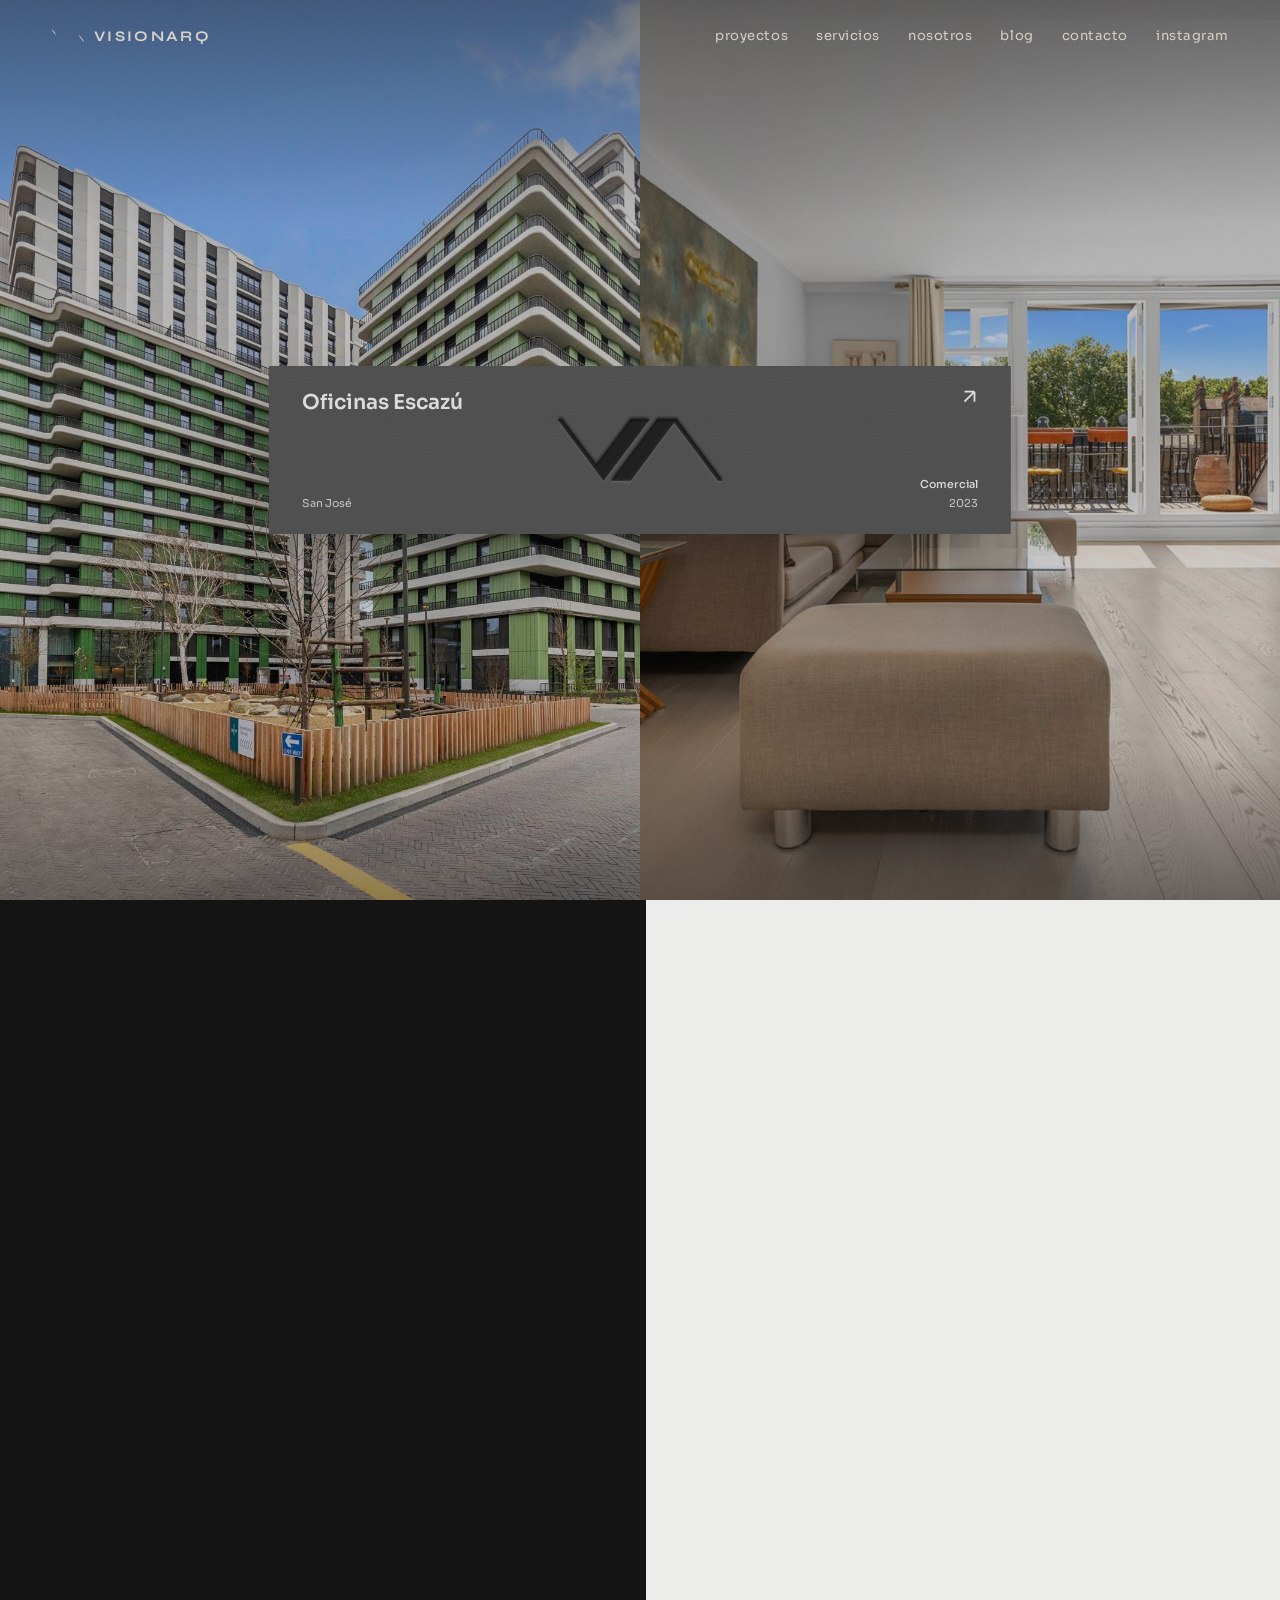
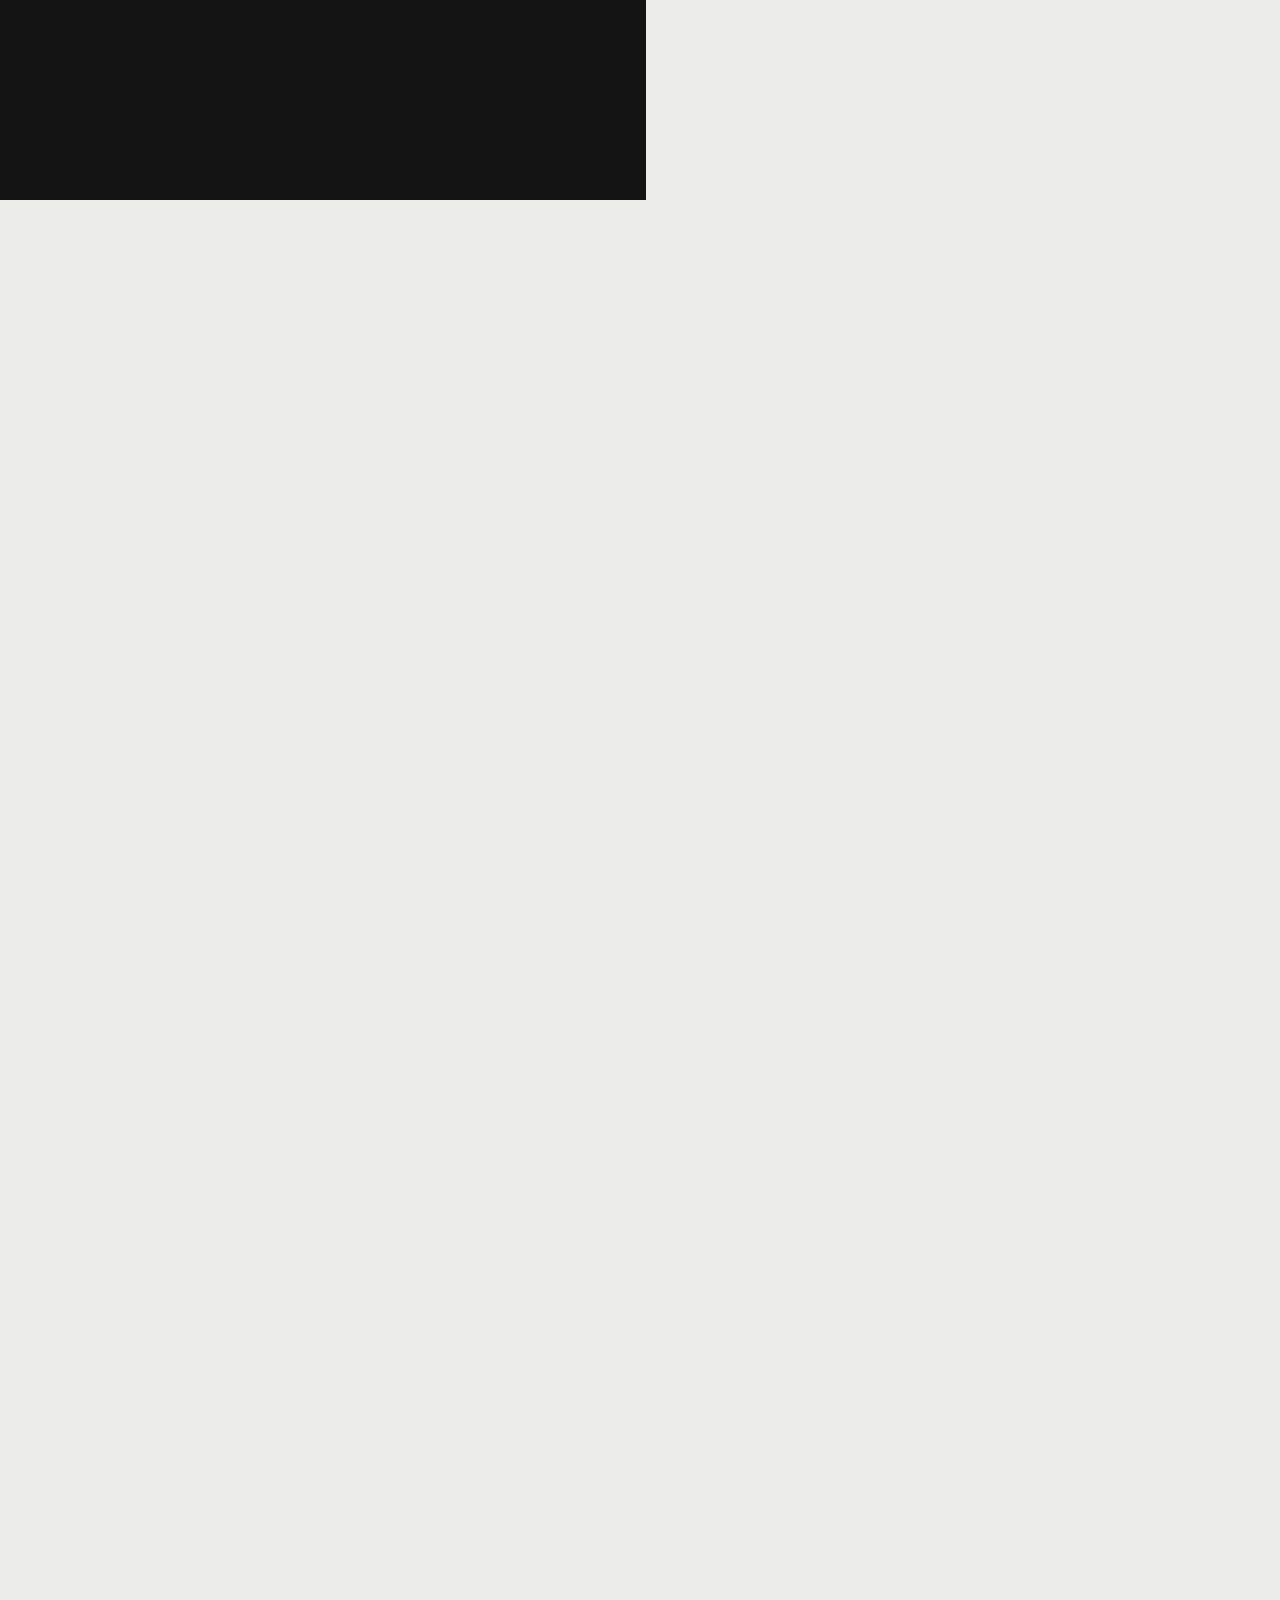
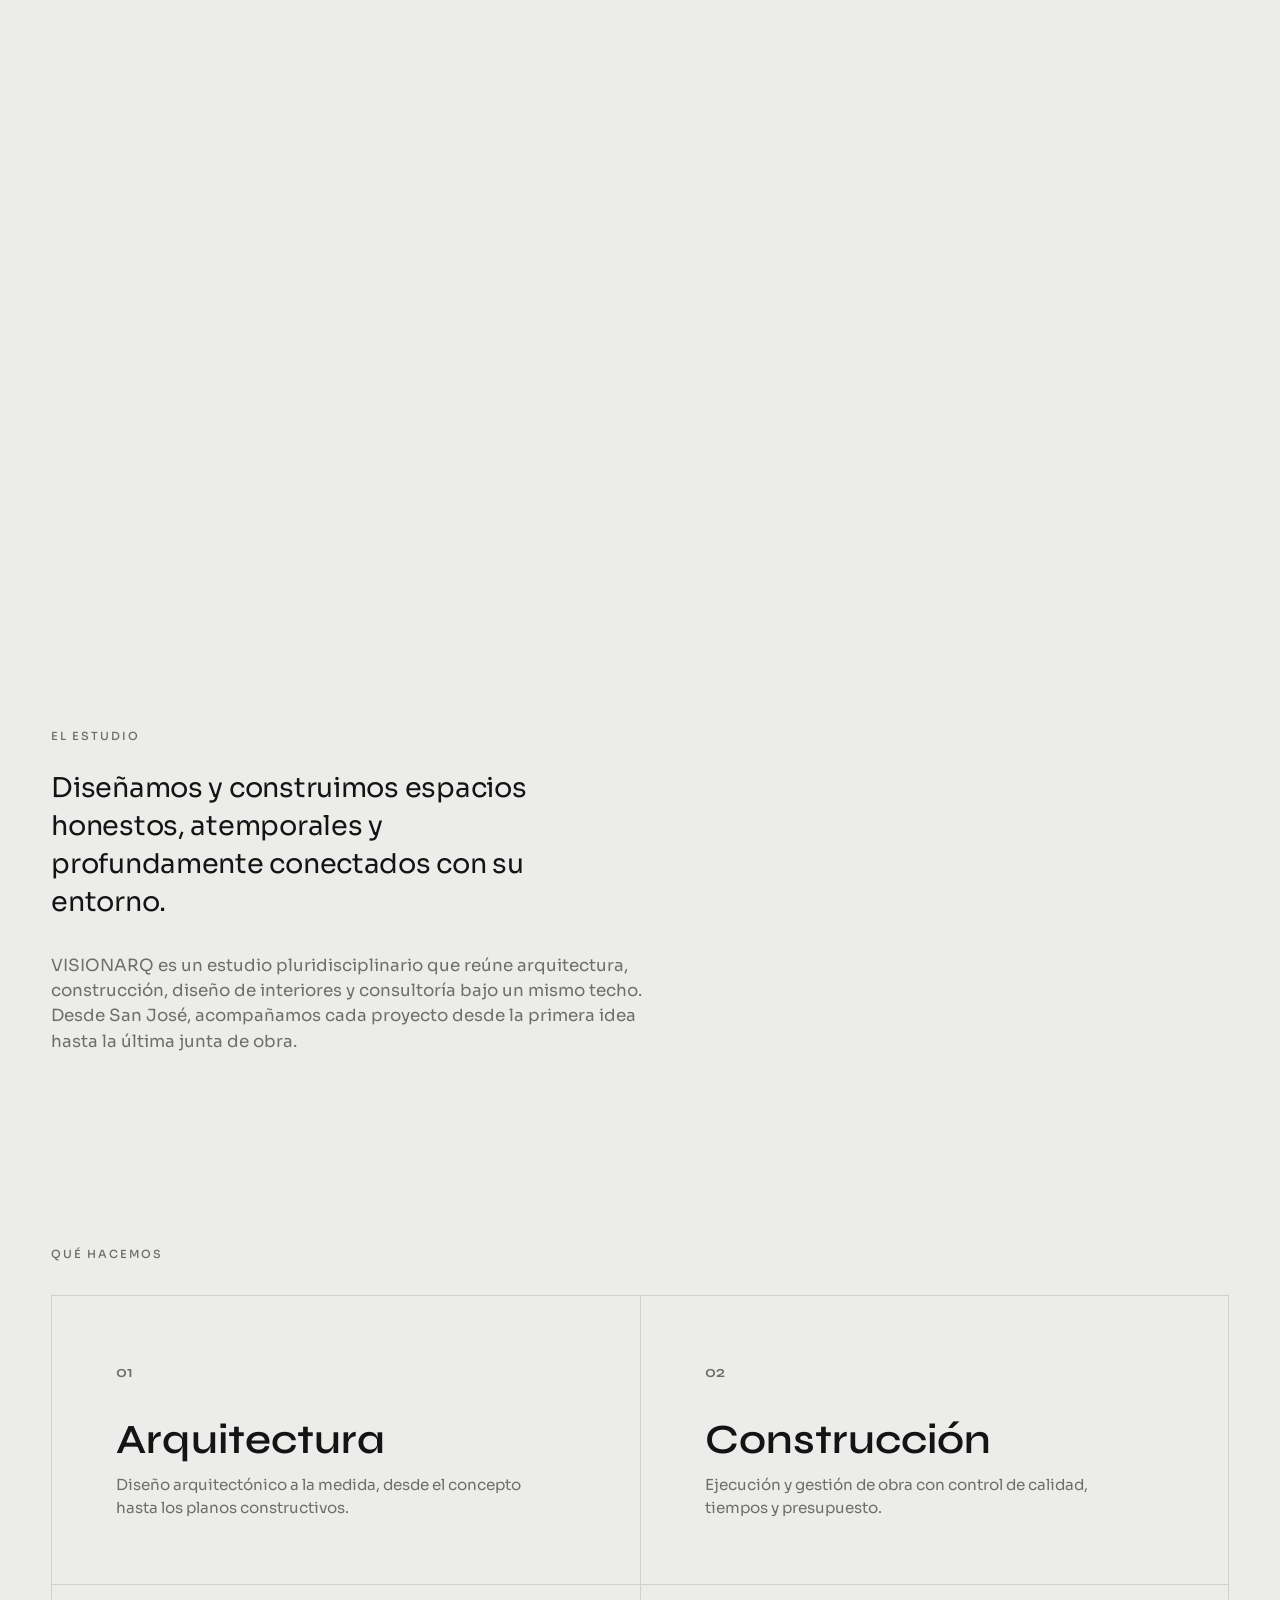
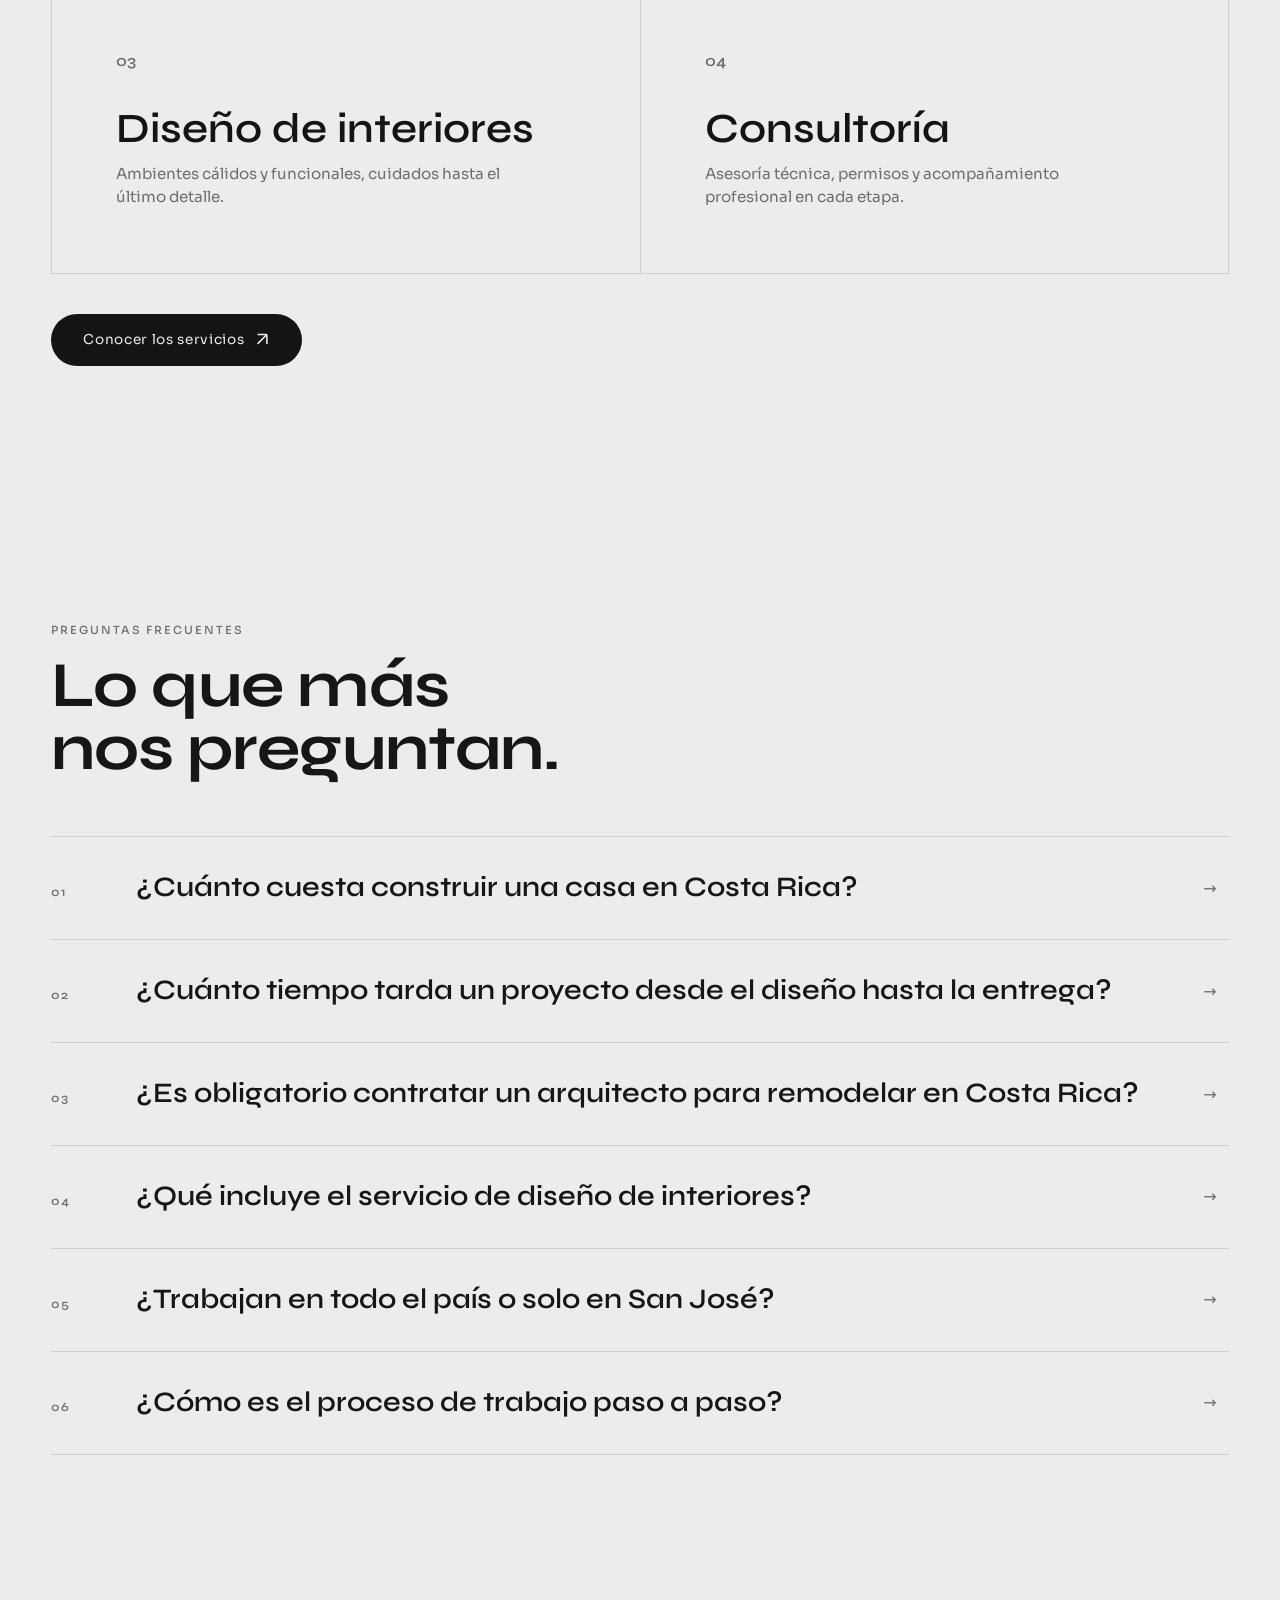
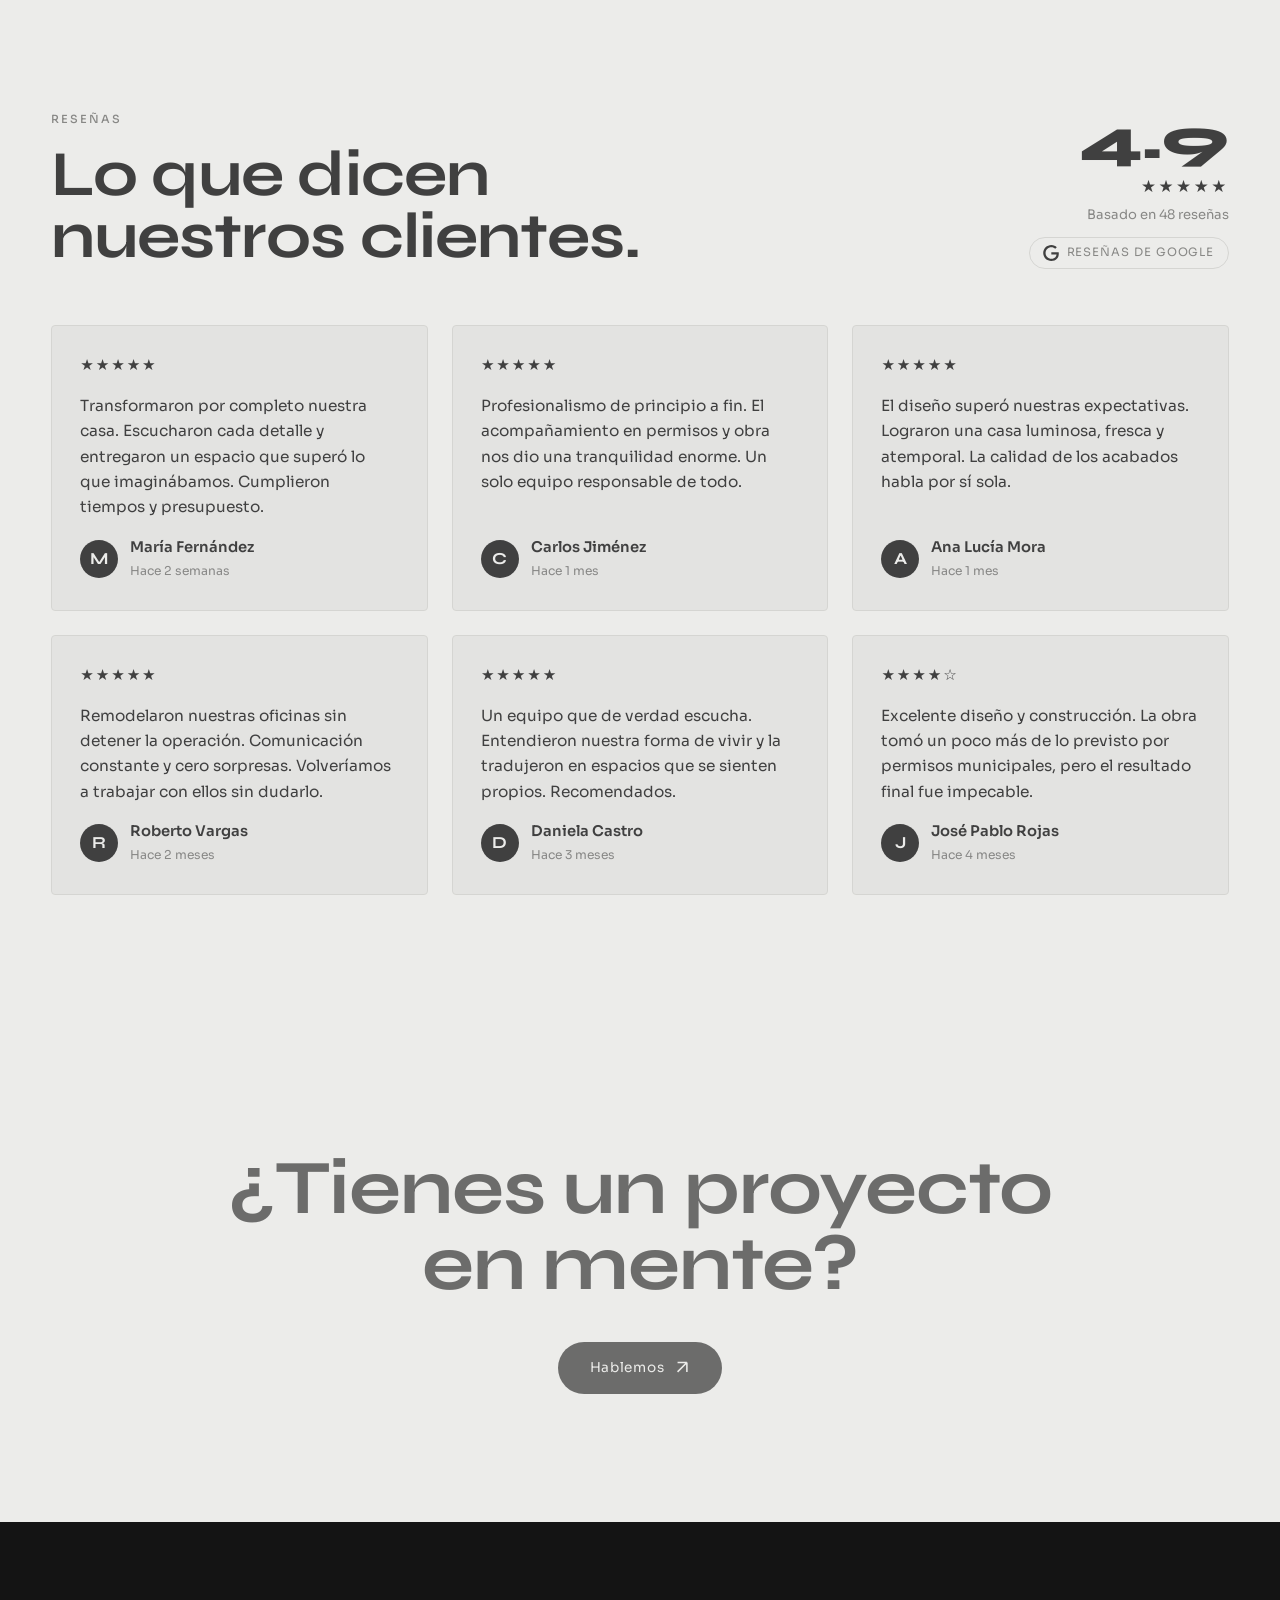
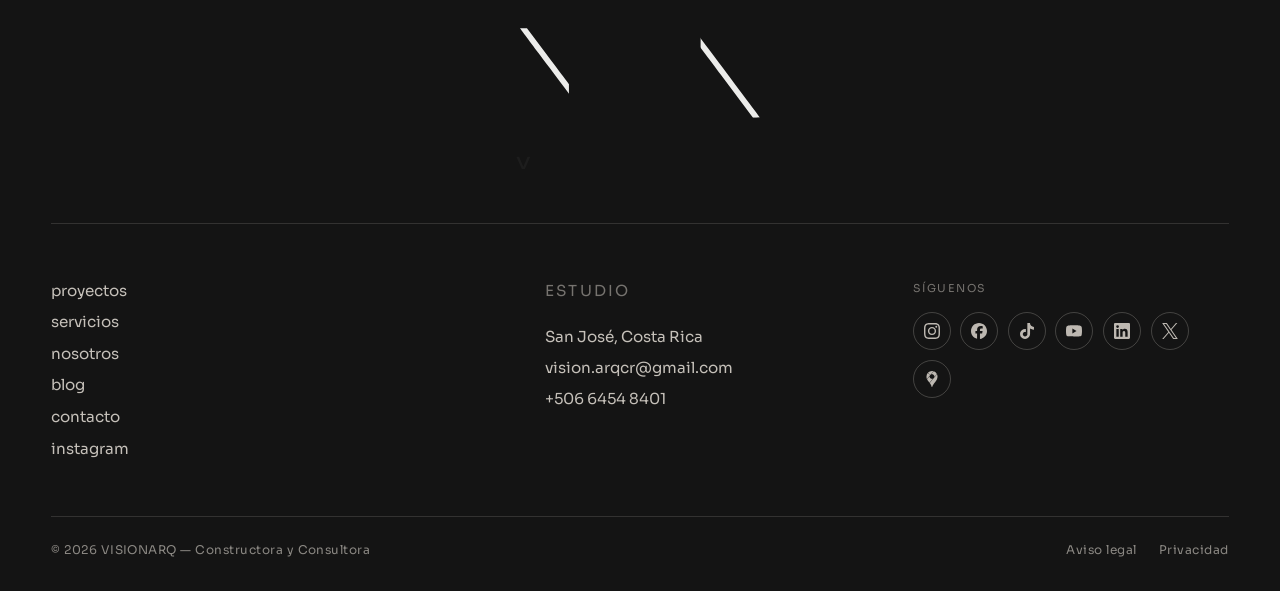
==== commit 627a9915: "Fix loader A draw, shrink footer logo, contrast card greys, proyectos consistency - drawLogoIn: use " ====
--- a/index.html
+++ b/index.html
@@ -226,7 +226,7 @@
         location: "San José",
         category: "Residencial",
         year:     "2025",
-        color:    "#1E1E1E",
+        color:    "#161616",
         l: "assets/img/photos/proyecto-01.jpg",
         r: "assets/img/photos/proyecto-02.jpg",
       },
@@ -235,7 +235,7 @@
         location: "Heredia",
         category: "Hospitality",
         year:     "2025",
-        color:    "#2C2C2C",
+        color:    "#3A3A3A",
         l: "assets/img/photos/proyecto-03.jpg",
         r: "assets/img/photos/proyecto-04.jpg",
       },
@@ -244,7 +244,7 @@
         location: "San José",
         category: "Comercial",
         year:     "2024",
-        color:    "#242424",
+        color:    "#222222",
         l: "assets/img/photos/proyecto-05.jpg",
         r: "assets/img/photos/proyecto-06.jpg",
       },
@@ -253,7 +253,7 @@
         location: "Guanacaste",
         category: "Residencial",
         year:     "2024",
-        color:    "#333333",
+        color:    "#474747",
         l: "assets/img/photos/proyecto-07.jpg",
         r: "assets/img/photos/proyecto-08.jpg",
       },
@@ -271,7 +271,7 @@
         location: "San José",
         category: "Comercial",
         year:     "2023",
-        color:    "#383838",
+        color:    "#525252",
         l: "assets/img/photos/servicio-arquitectura.jpg",
         r: "assets/img/photos/servicio-consultoria.jpg",
       },
--- a/assets/css/style.css
+++ b/assets/css/style.css
@@ -340,11 +340,15 @@
 }
 .slide-card__logo .mark {
   height: auto;
-  width: 22%;
-  color: rgba(236,236,234,0.13);   /* tinte claro tenue sobre el gris oscuro */
+  width: 23%;
+  /* Letterpress fuerte: la marca parece HUNDIDA en la tarjeta.
+     Relleno más oscuro que la tarjeta + sombra interna arriba (oscura) y
+     reflejo de luz abajo (claro) = relieve marcado tipo prensa. */
+  color: rgba(8,8,8,0.55);
   filter:
-    drop-shadow(1.2px 1.2px 0.4px rgba(0,0,0,0.65))
-    drop-shadow(-1.2px -1.2px 0.4px rgba(255,255,255,0.22));
+    drop-shadow(0 2px 1.2px rgba(255,255,255,0.24))
+    drop-shadow(0 -1.6px 1.2px rgba(0,0,0,0.7))
+    drop-shadow(0 0 0.4px rgba(0,0,0,0.5));
 }
 /* Flecha esquina superior derecha */
 .slide-card__corner {
@@ -741,36 +745,20 @@
    FOOTER
    ========================================================= */
 .footer {
-  position: relative;
-  overflow: hidden;
   background: var(--off-black);
   color: var(--cream);
   padding: clamp(3.5rem, 8vw, 7rem) var(--gutter) 2rem;
 }
-/* Patrón de logo VA en relieve, repetido suavemente (estilo "MS" de Mersi) */
-.footer__pattern {
-  position: absolute;
-  inset: 0;
-  background-image: url(../img/va-pattern.svg);
-  background-repeat: repeat;
-  background-size: clamp(120px, 14vw, 180px) auto;
-  opacity: 0.5;
-  pointer-events: none;
-  z-index: 0;
-}
-.footer > *:not(.footer__pattern) { position: relative; z-index: 1; }
-
-/* Marca: logo VA (se dibuja) + wordmark (se escribe) — todo en la misma caja
-   de ancho: el logo, "VISIONARQ" y "Constructora y Consultora" comparten el
-   mismo ancho y los textos se reparten para alinear con los bordes del logo. */
+/* Marca: logo VA (se dibuja) + wordmark (se escribe) — ambos en la misma caja
+   de ancho: las letras de "VISIONARQ" se reparten para alinear con los bordes
+   del logo. */
 .footer__brandwrap { display: flex; flex-direction: column; align-items: center; text-align: center; padding-bottom: clamp(2.5rem, 6vw, 4.5rem); }
-.footer__brand { display: flex; flex-direction: column; align-items: center; gap: 0.9rem; color: var(--cream); width: min(440px, 82vw); }
+.footer__brand { display: flex; flex-direction: column; align-items: center; gap: 0.7rem; color: var(--cream); width: min(248px, 62vw); }
 .footer__mark { display: block; line-height: 0; width: 100%; }
 .footer__mark .mark--split { width: 100%; height: auto; color: var(--cream); display: block; }
-.footer__wm { font-family: var(--serif); font-weight: 700; font-size: clamp(1.7rem, 6vw, 3rem); letter-spacing: 0; line-height: 1; width: 100%; }
+.footer__wm { font-family: var(--serif); font-weight: 700; font-size: clamp(0.92rem, 2.4vw, 1.18rem); letter-spacing: 0; line-height: 1; width: 100%; }
 .footer__wm.is-letters { display: flex; justify-content: space-between; }
 .footer__wm .lt { display: inline-block; will-change: transform; }
-.footer__tag { font-size: clamp(0.6rem, 1.3vw, 0.74rem); text-transform: uppercase; color: rgba(237,231,222,0.6); width: 100%; text-align: justify; text-align-last: justify; }
 
 .footer__grid {
   display: grid;
@@ -1188,9 +1176,9 @@
 .proj-card:hover .proj-card__etiq { opacity: 1; transform: translate(-50%, -50%) scale(1); }
 .proj-card__etiq-name { font-family: var(--serif); font-size: 1.4rem; font-weight: 400; line-height: 1; display: block; }
 .proj-card__etiq-cat { font-size: 0.66rem; letter-spacing: 0.12em; text-transform: uppercase; opacity: 0.75; margin-top: 0.3rem; display: block; }
-.proj-card__cap { display: flex; justify-content: space-between; align-items: baseline; margin-top: 0.8rem; gap: 1rem; }
-.proj-card__cap h3 { font-family: var(--serif); font-weight: 400; font-size: 1.15rem; }
-.proj-card__cap span { font-size: 0.68rem; letter-spacing: 0.1em; text-transform: uppercase; color: var(--muted); }
+.proj-card__cap { display: flex; justify-content: space-between; align-items: baseline; margin-top: 0.55rem; gap: 1rem; }
+.proj-card__cap h3 { font-family: var(--sans); font-weight: 600; font-size: 0.82rem; letter-spacing: 0.01em; }
+.proj-card__cap span { font-size: 0.68rem; letter-spacing: 0.06em; text-transform: uppercase; color: var(--muted); }
 .proj-card.is-hidden { display: none; }
 
 /* =========================================================
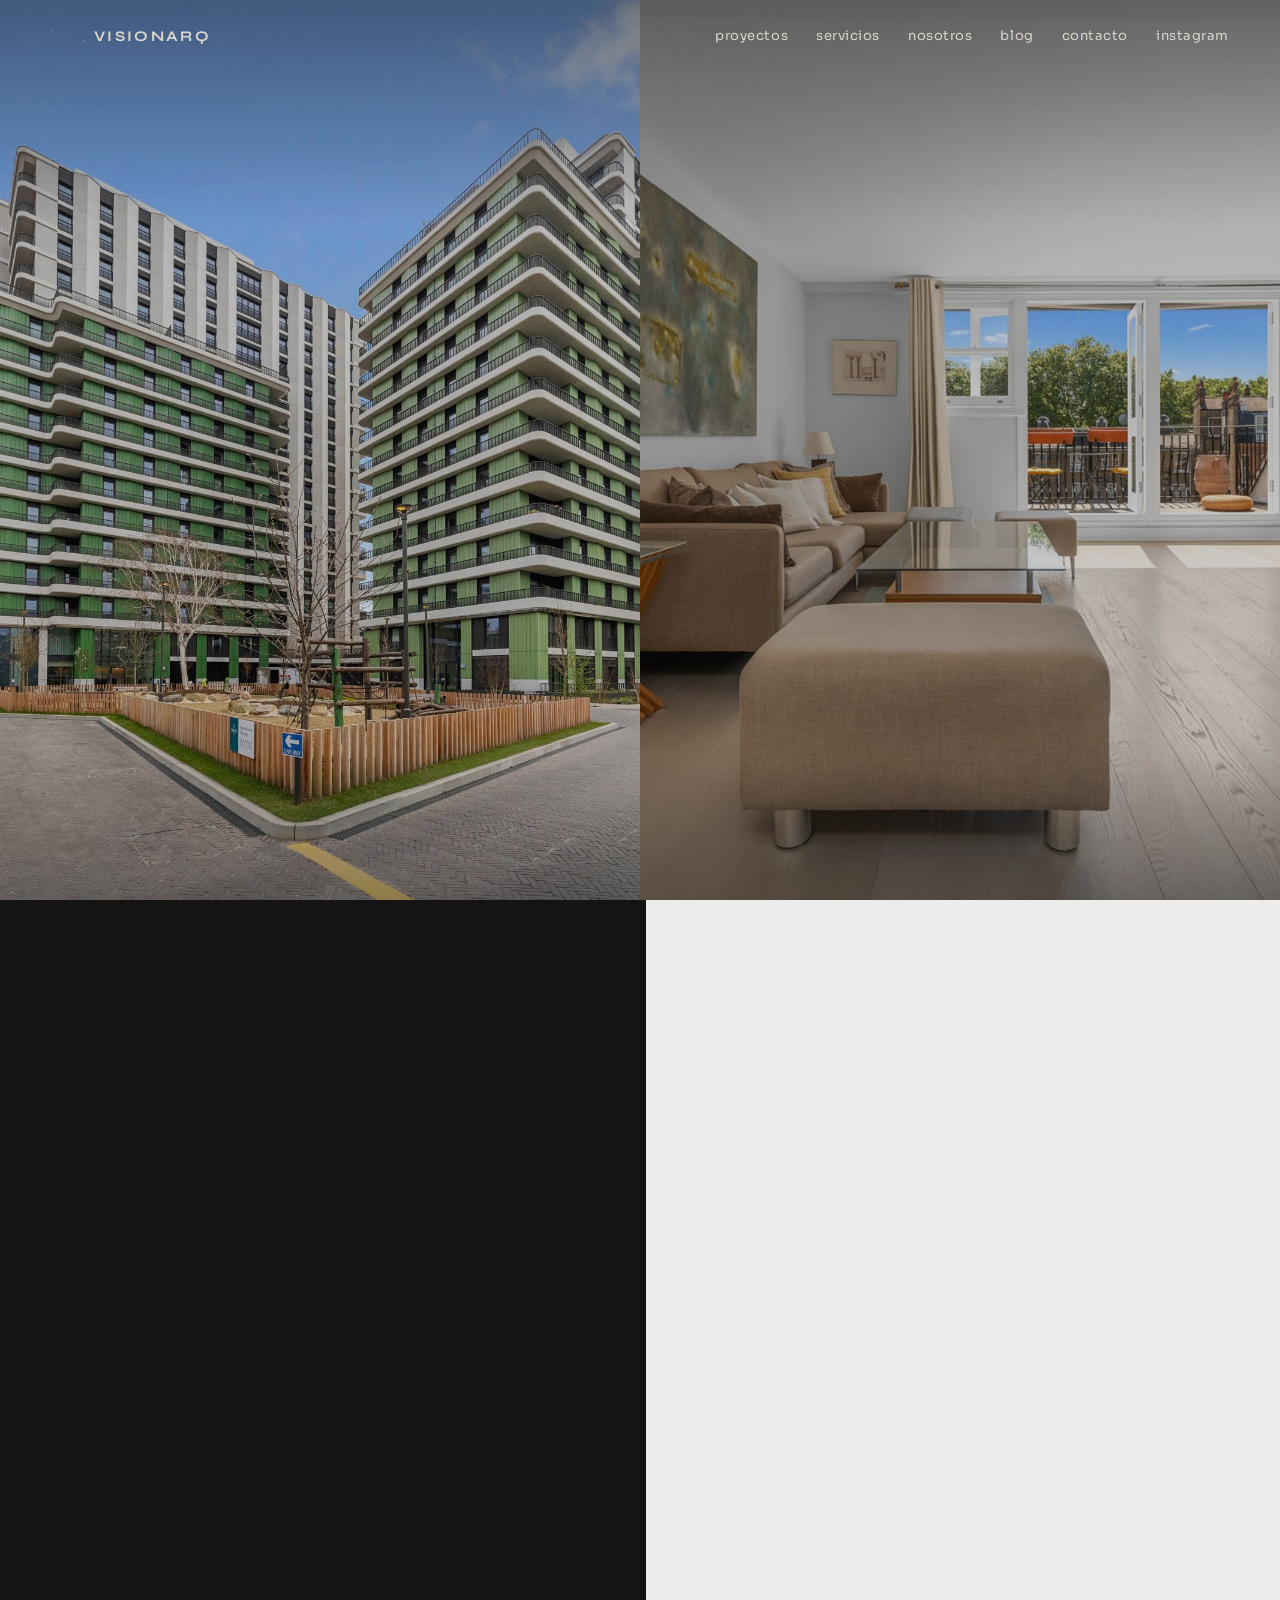
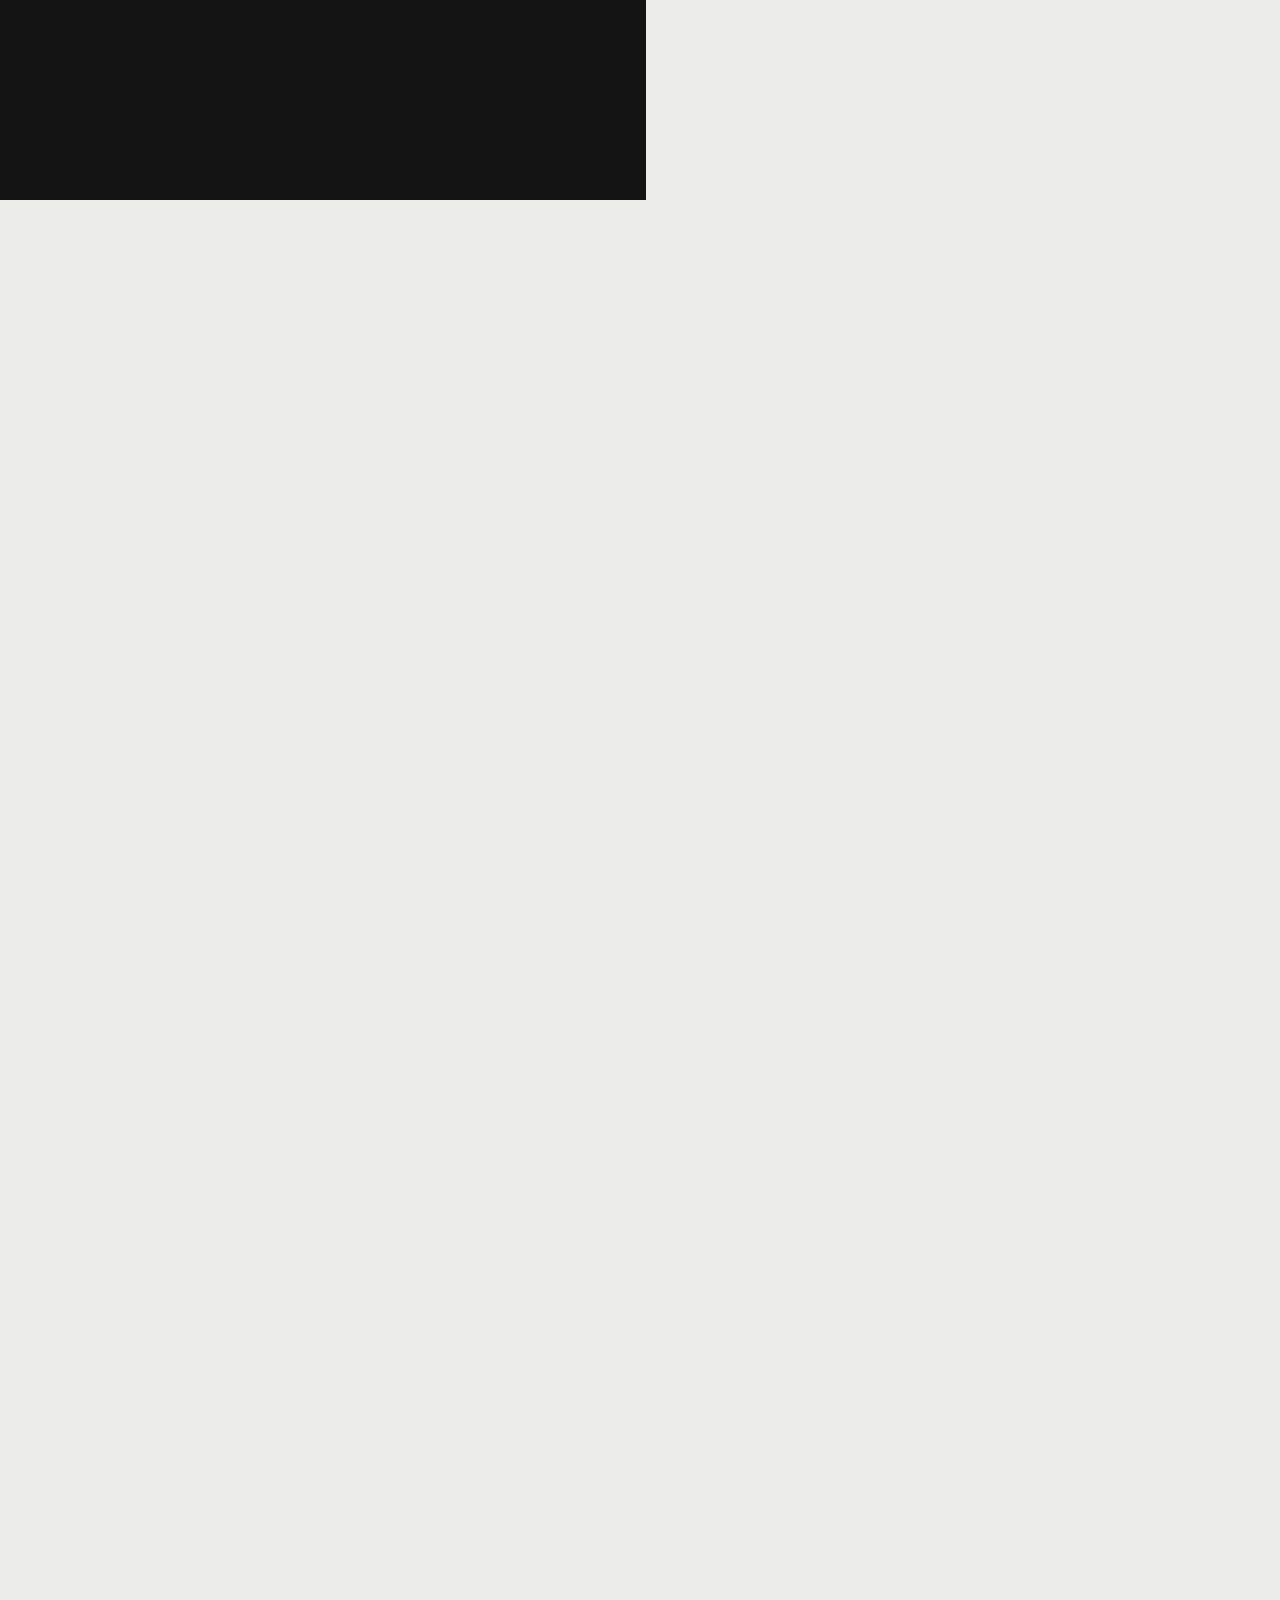
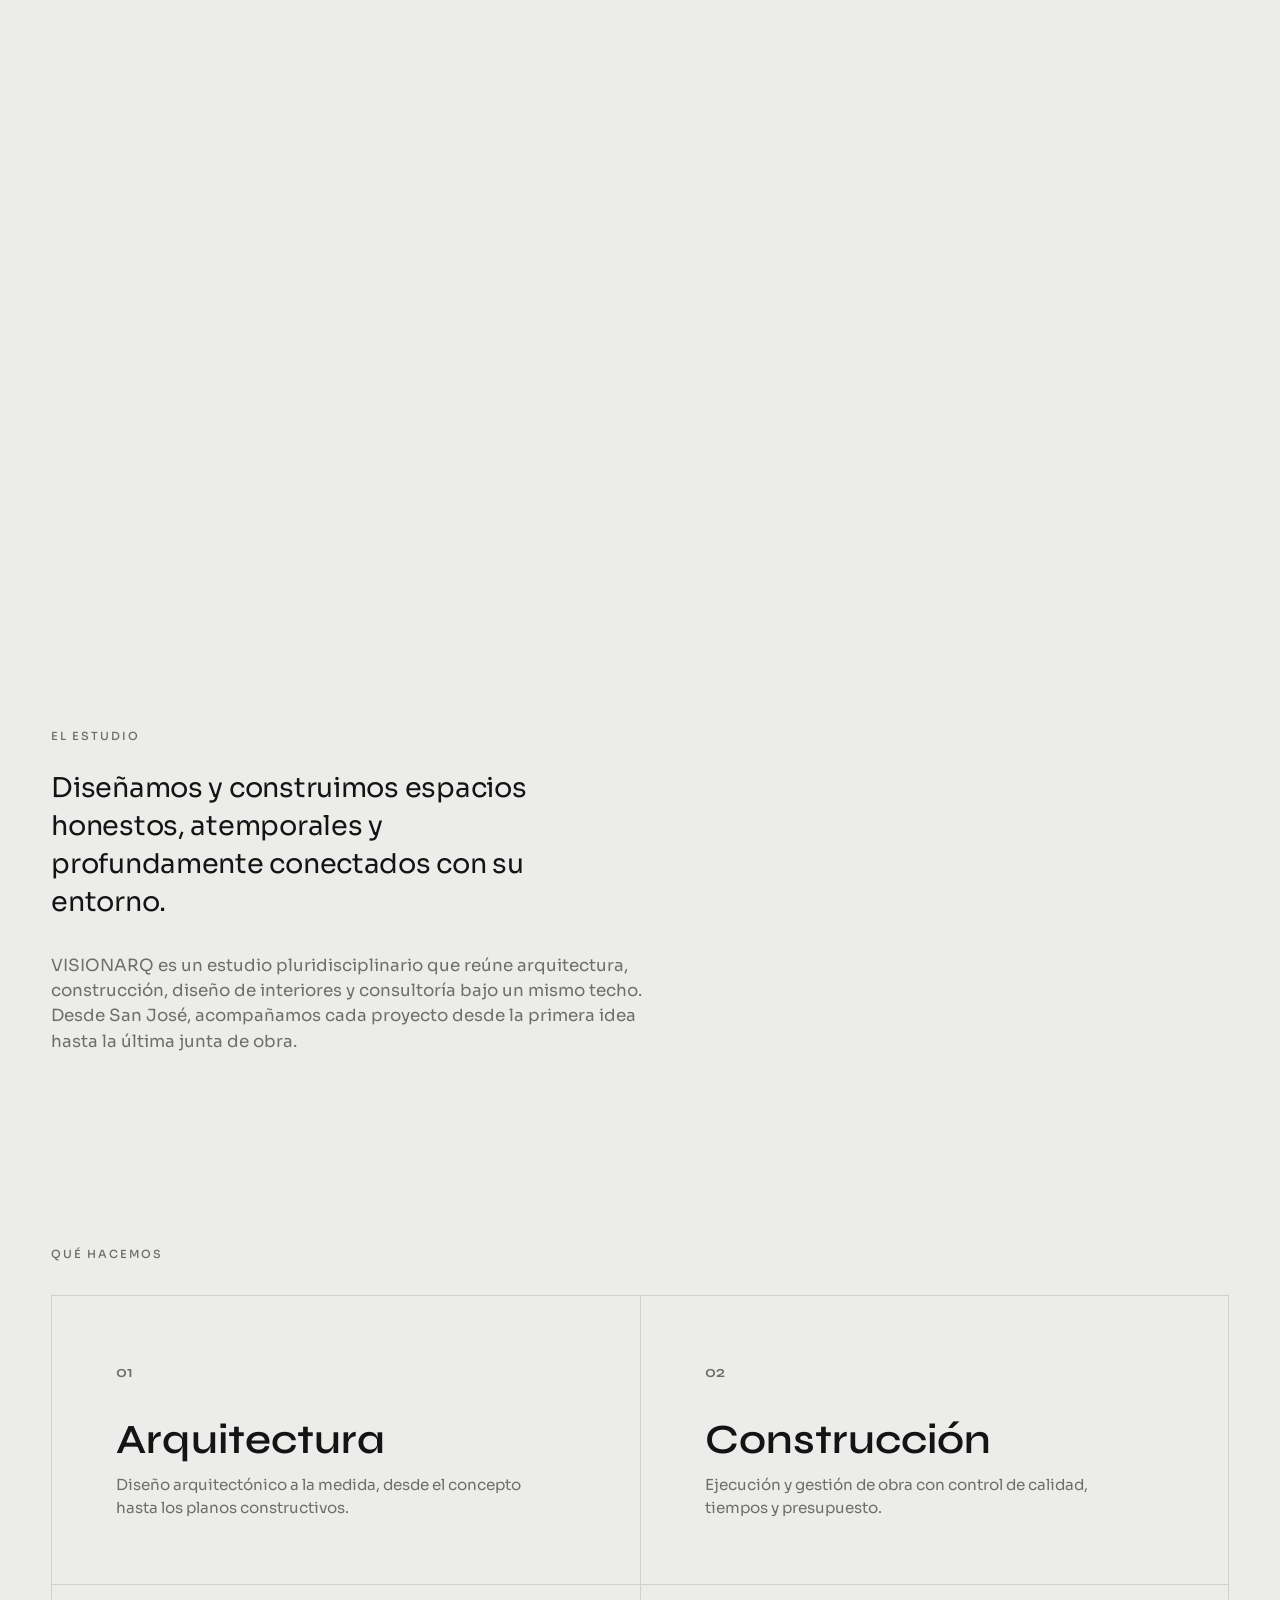
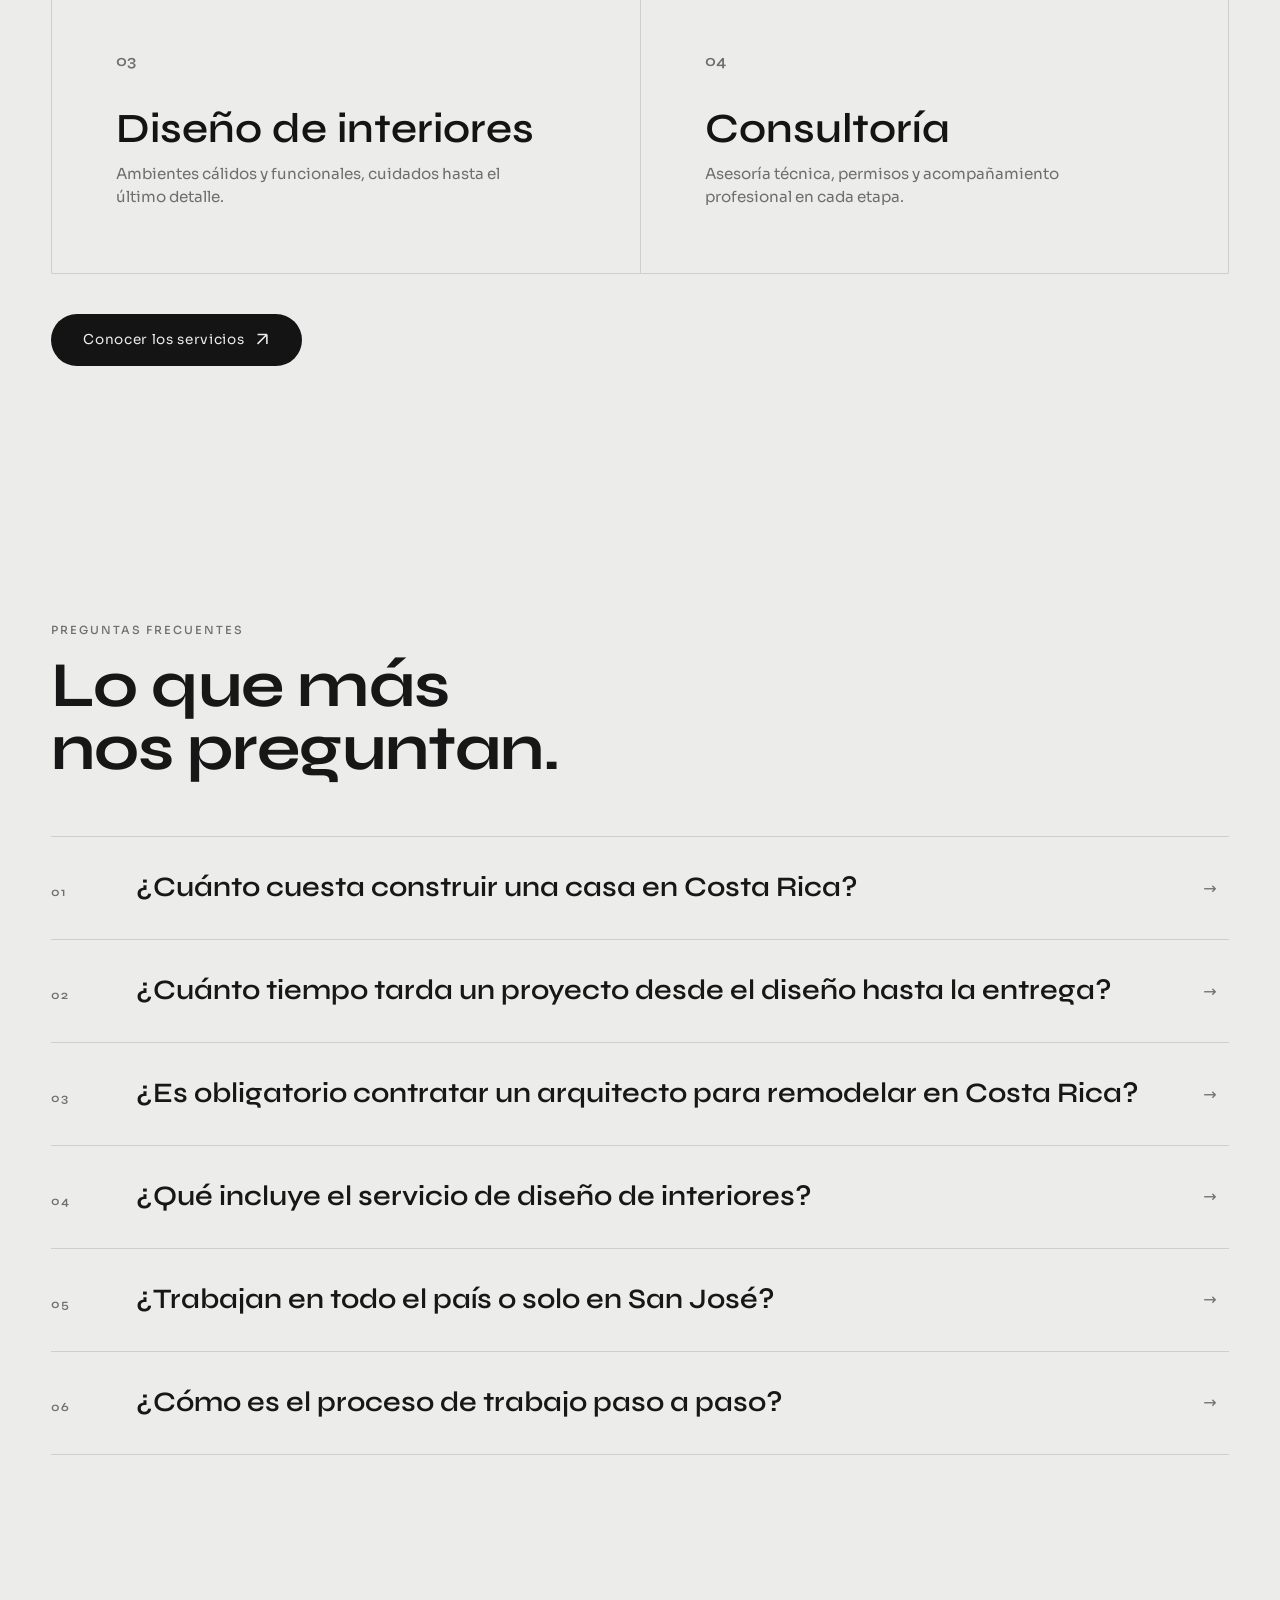
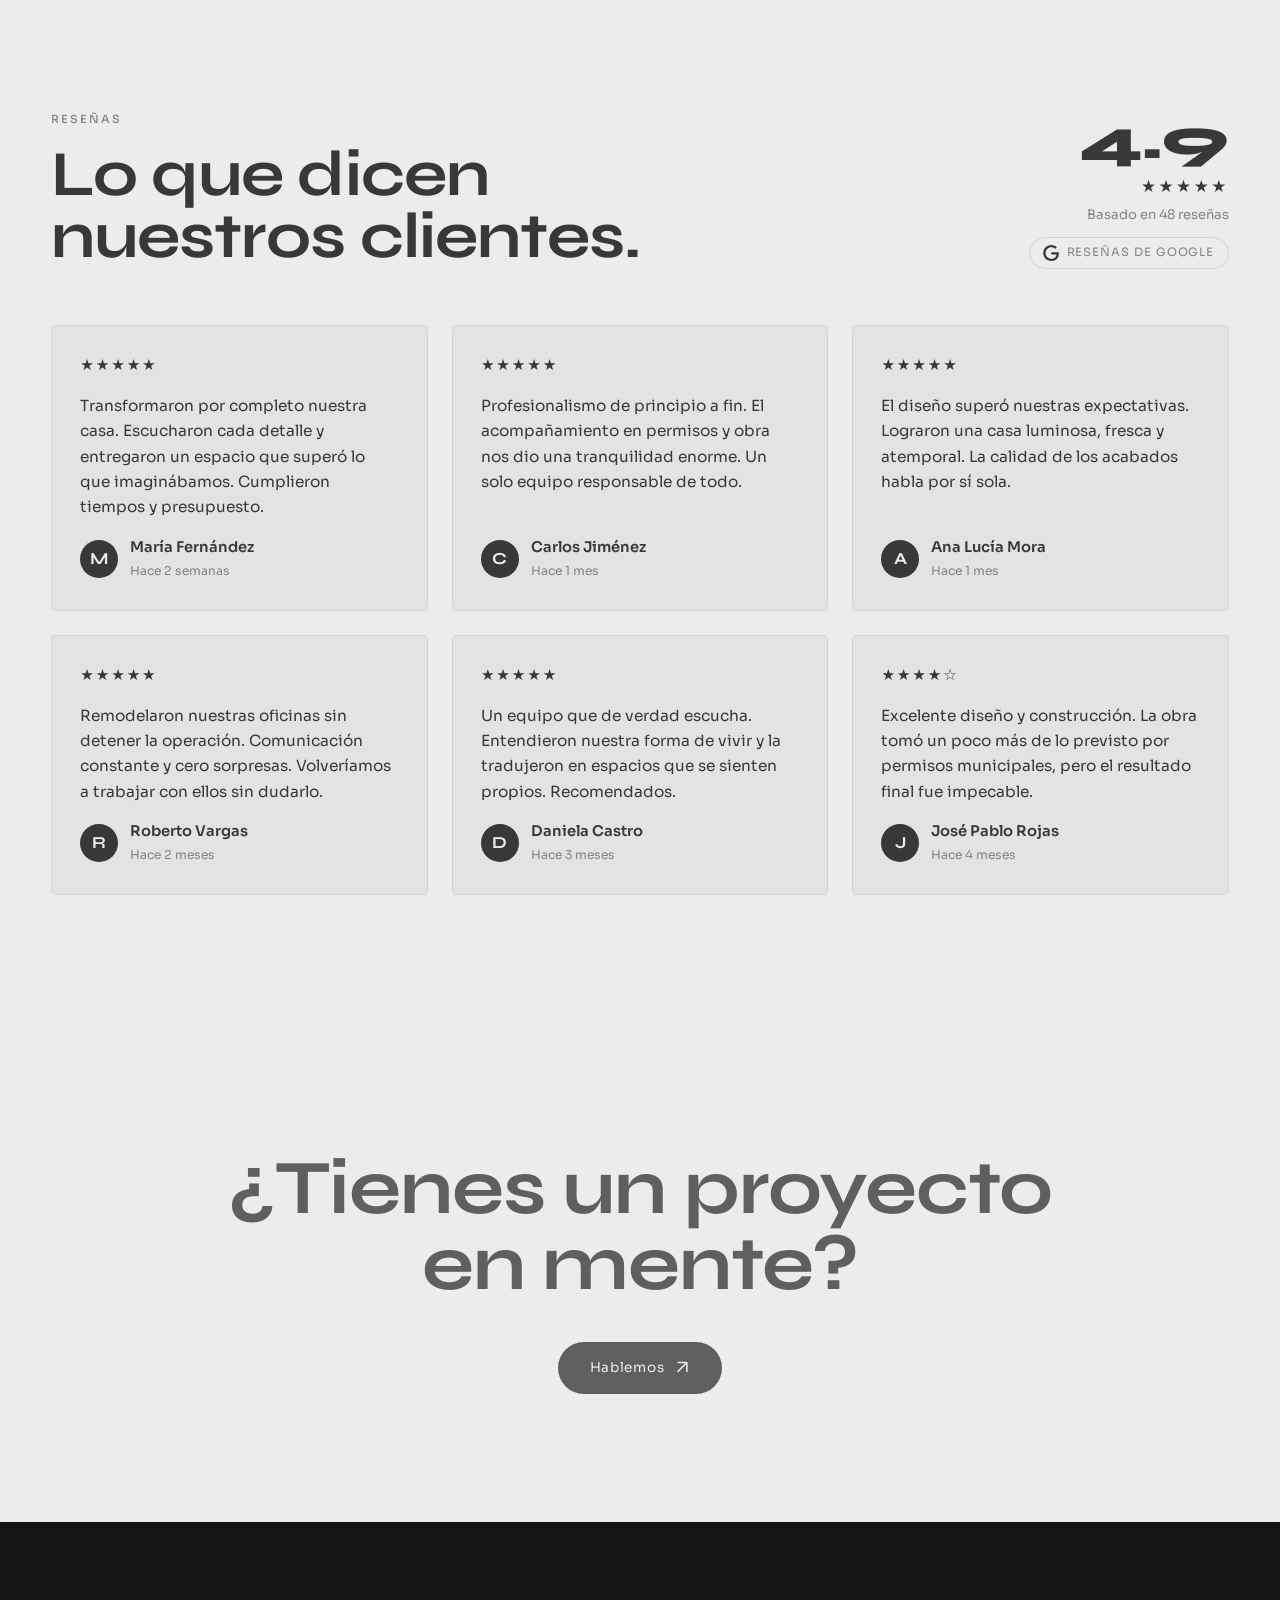
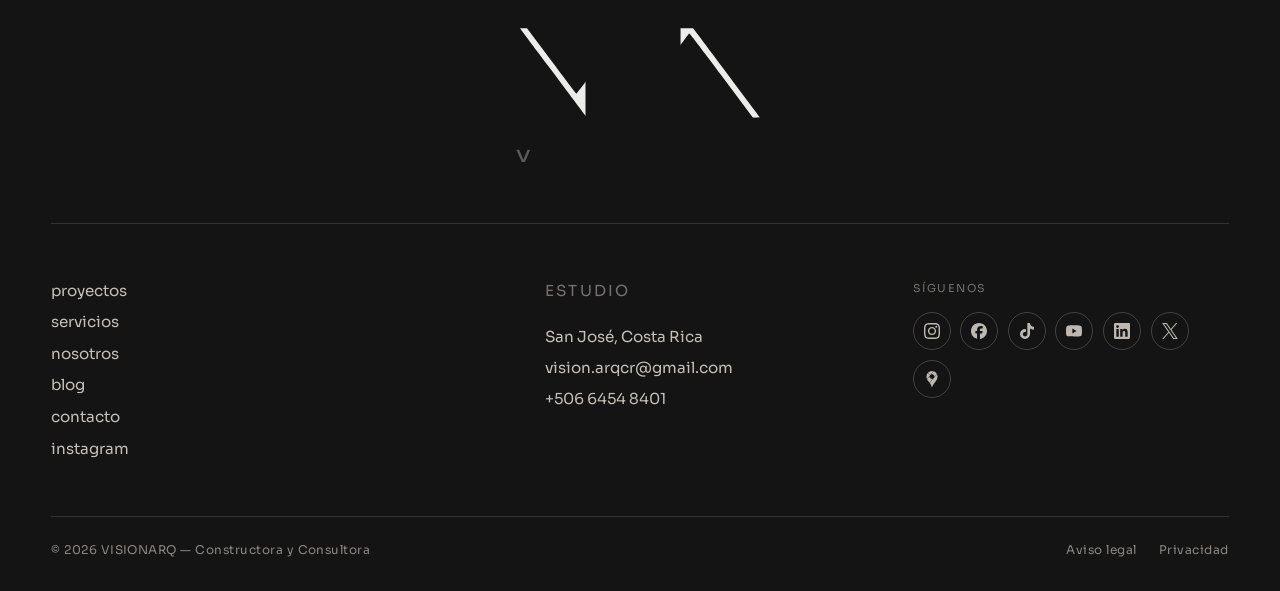
==== commit 7136cb73: "Home card: left-to-right intro reveal + scroll-synced colour wipe - Card enters left->right after th" ====
--- a/index.html
+++ b/index.html
@@ -22,6 +22,7 @@
 
         <!-- Tarjeta central (barra horizontal, estilo Mersi) -->
         <a class="slide-card" id="slide-card" href="portafolio.html" aria-label="Ver portafolio">
+          <span class="slide-card__wipe" id="card-wipe" aria-hidden="true"></span>
           <span class="slide-card__corner" aria-hidden="true">
             <svg viewBox="0 0 9 9" fill="none"><path d="M7 1H1M7 1V7M7 1L1 7" stroke="currentColor" stroke-width="1.1"/></svg>
           </span>
@@ -281,6 +282,7 @@
     var track       = document.getElementById("slider-track");
     var stage       = document.getElementById("slider-stage");
     var card        = document.getElementById("slide-card");
+    var cardWipe    = document.getElementById("card-wipe");
     var cardName    = document.getElementById("card-name");
     var cardPlace   = document.getElementById("card-place");
     var cardCat     = document.getElementById("card-cat");
@@ -316,17 +318,46 @@
     });
 
     /* Initial card */
-    applyCard(PROJECTS[0]);
+    card.style.backgroundColor = PROJECTS[0].color;
+    card.dataset.accent = PROJECTS[0].color;
+    cardWipe.style.clipPath = "inset(100% 0 0 0)";   /* oculto: la cortina sube desde abajo */
+    applyCardText(PROJECTS[0]);
     var activeCardIndex = 0;
 
-    function applyCard(p) {
-      card.style.backgroundColor = p.color;   /* gris oscuro: cambia por proyecto al hacer scroll */
-      card.dataset.accent = p.color;           /* mismo color para la cortina de transición */
+    /* Solo el texto (el color lo maneja la cortina/wipe sincronizada al scroll) */
+    function applyCardText(p) {
       cardName.textContent  = p.name;
       cardPlace.textContent = p.location;
       cardCat.textContent   = p.category;
       cardYear.textContent  = p.year;
     }
+
+    /* ── Intro: la tarjeta entra de IZQUIERDA → DERECHA, con un pequeño retardo
+       después de que la página carga (más tarde aún si hay loader). ── */
+    card.style.clipPath = "inset(0 100% 0 0)";
+    function revealCard() {
+      if (window.gsap) {
+        gsap.to(card, { clipPath: "inset(0% 0% 0% 0%)", duration: 1.0, ease: "power3.inOut" });
+      } else {
+        card.style.transition = "clip-path 1s cubic-bezier(.7,0,.2,1)";
+        card.style.clipPath = "inset(0% 0% 0% 0%)";
+      }
+    }
+    /* Espera a que el loader termine (si existe) antes de revelar la tarjeta,
+       para que la entrada izq→der se vea DESPUÉS de cargar la página. */
+    (function whenIntroReady() {
+      var start = Date.now();
+      (function check() {
+        var l = document.querySelector(".loader");
+        if (l) {
+          if (l.classList.contains("is-done")) return setTimeout(revealCard, 250);
+          return setTimeout(check, 120);
+        }
+        /* aún sin loader: espera un poco por si main.js no lo ha inyectado */
+        if (Date.now() - start < 600) return setTimeout(check, 80);
+        setTimeout(revealCard, 300);
+      })();
+    })();
 
     /* ── Ease in-out cubic ── */
     function ease(t) {
@@ -348,6 +379,9 @@
           lp.style.clipPath = i === 0 ? "" : "inset(100% 0 0 0)";
           rp.style.clipPath = i === 0 ? "" : "inset(0 0 100% 0)";
         });
+        cardWipe.style.clipPath = "inset(100% 0 0 0)";
+        card.style.backgroundColor = PROJECTS[0].color;
+        if (activeCardIndex !== 0) { activeCardIndex = 0; applyCardText(PROJECTS[0]); }
         return;
       }
 
@@ -390,18 +424,31 @@
         }
       });
 
-      /* ── Update card: swap at 50% of each transition ── */
-      var targetCardIdx = (progress > 0.5 ? fromIdx + 1 : fromIdx);
-      targetCardIdx = Math.min(targetCardIdx, N - 1);
-
+      /* ── Card colour WIPE (sincronizado con el movimiento de las imágenes):
+         la cortina sube de ABAJO → ARRIBA al pasar al siguiente proyecto,
+         cambiando de un gris al siguiente. ── */
+      var nextIdx = Math.min(fromIdx + 1, N - 1);
+      var cur = PROJECTS[fromIdx];
+      var nxt = PROJECTS[nextIdx];
+      card.style.backgroundColor = cur.color;     /* base = color actual */
+      if (nextIdx !== fromIdx && progress > 0) {
+        cardWipe.style.backgroundColor = nxt.color;
+        cardWipe.style.clipPath = "inset(" + ((1 - progress) * 100).toFixed(2) + "% 0 0 0)";
+      } else {
+        cardWipe.style.clipPath = "inset(100% 0 0 0)";
+      }
+      card.dataset.accent = (progress > 0.5 ? nxt.color : cur.color);
+
+      /* Texto: cambia al pasar la mitad de la cortina */
+      var targetCardIdx = (progress > 0.5 ? nextIdx : fromIdx);
       if (targetCardIdx !== activeCardIndex) {
         activeCardIndex = targetCardIdx;
         card.classList.add("is-changing");
         var idx = activeCardIndex;
         setTimeout(function () {
-          applyCard(PROJECTS[idx]);
+          applyCardText(PROJECTS[idx]);
           card.classList.remove("is-changing");
-        }, 220);
+        }, 160);
       }
     }
 
--- a/assets/css/style.css
+++ b/assets/css/style.css
@@ -326,13 +326,22 @@
   /* Tarjeta GRIS OSCURA: el color lo fija el JS por proyecto y cambia al
      hacer scroll. Texto claro; logo VA estampado en relieve con contraste. */
   color: var(--cream);
-  transition: background-color 0.6s var(--ease);
   box-shadow: 0 26px 64px -28px rgba(0,0,0,0.6);
+}
+/* Cortina/wipe de color: sube de abajo→arriba al cambiar de proyecto.
+   El color lo fija el JS (color del siguiente proyecto). */
+.slide-card__wipe {
+  position: absolute;
+  inset: 0;
+  z-index: 0;
+  pointer-events: none;
+  will-change: clip-path;
 }
 /* Logo VA estampado al centro — pequeño (sin tapar el texto), relieve marcado */
 .slide-card__logo {
   position: absolute;
   inset: 0;
+  z-index: 1;
   display: flex;
   align-items: center;
   justify-content: center;
@@ -353,6 +362,7 @@
 /* Flecha esquina superior derecha */
 .slide-card__corner {
   position: absolute;
+  z-index: 2;
   top: clamp(1rem, 1.9vw, 1.6rem);
   right: clamp(1.5rem, 2.6vw, 2.4rem);
   color: var(--cream);
@@ -362,7 +372,7 @@
 /* Columnas izquierda / derecha */
 .slide-card__col {
   position: relative;
-  z-index: 1;
+  z-index: 2;
   display: flex;
   flex-direction: column;
   justify-content: space-between;
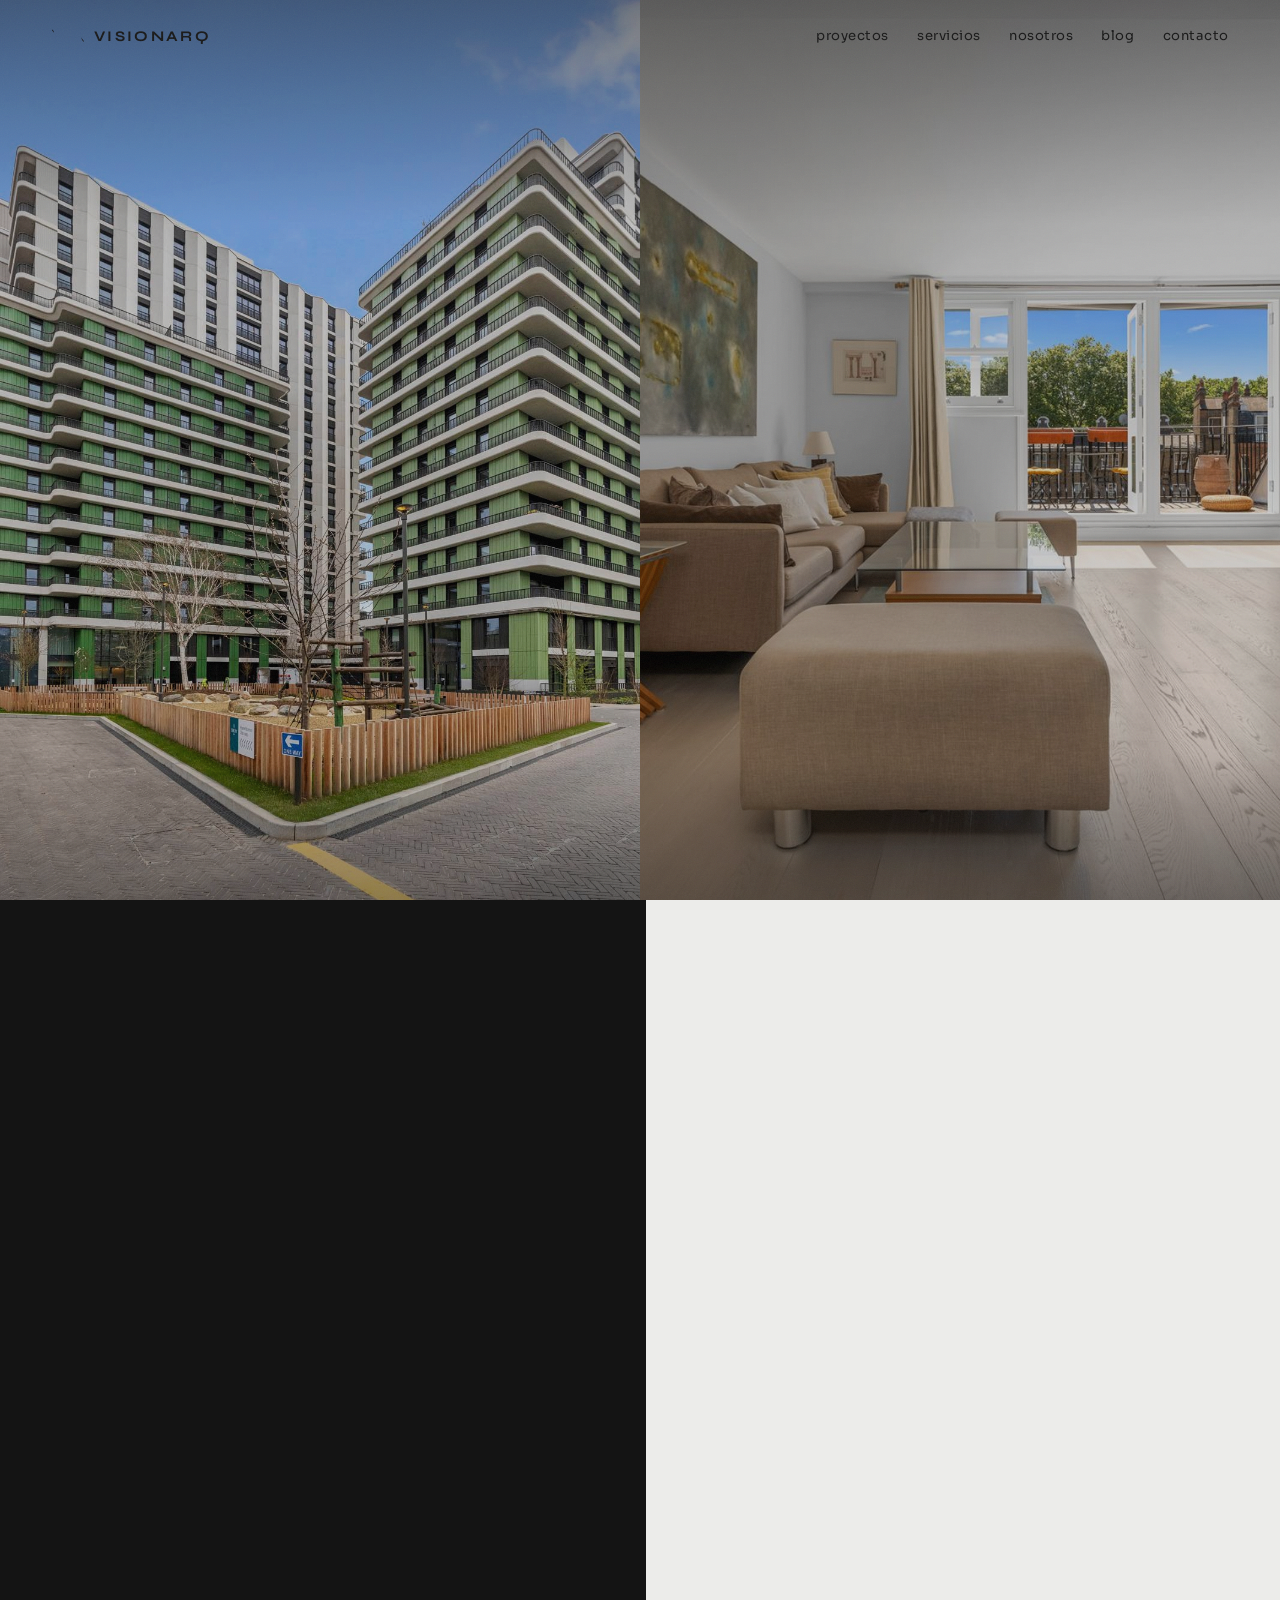
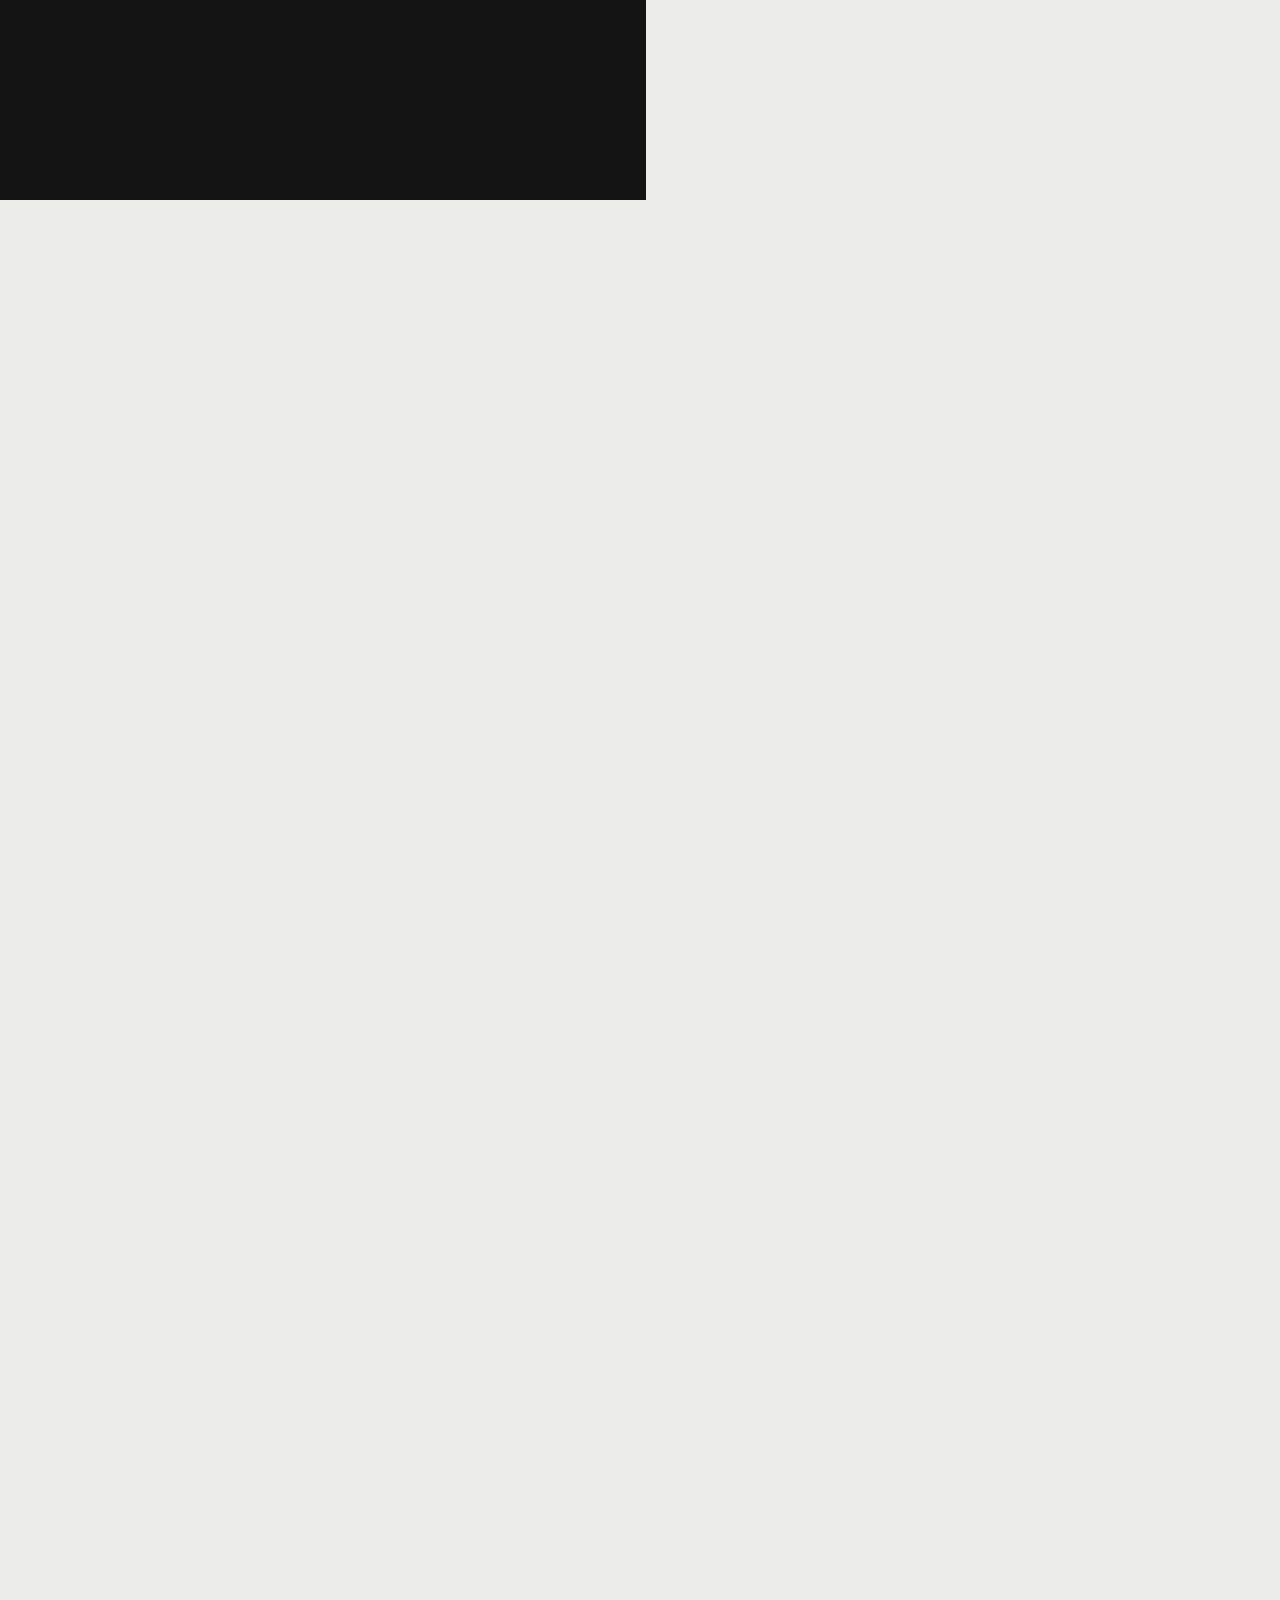
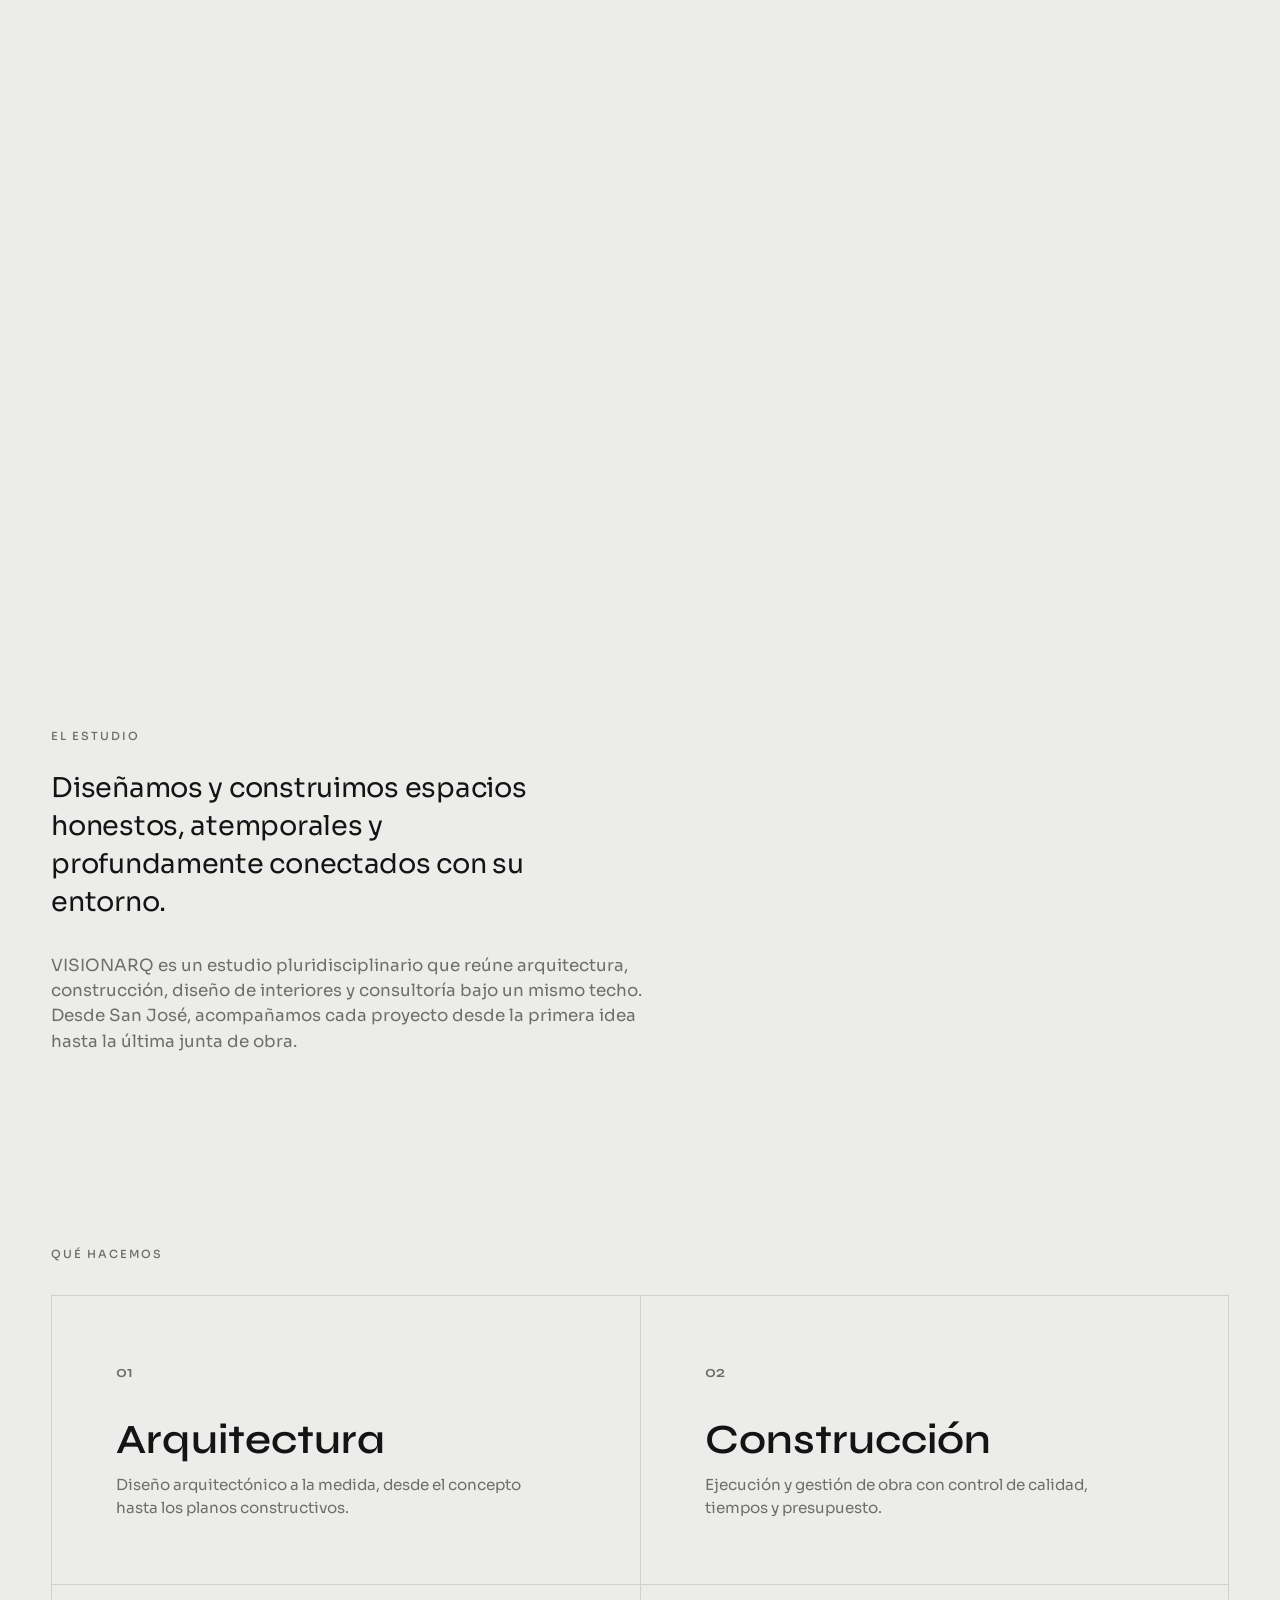
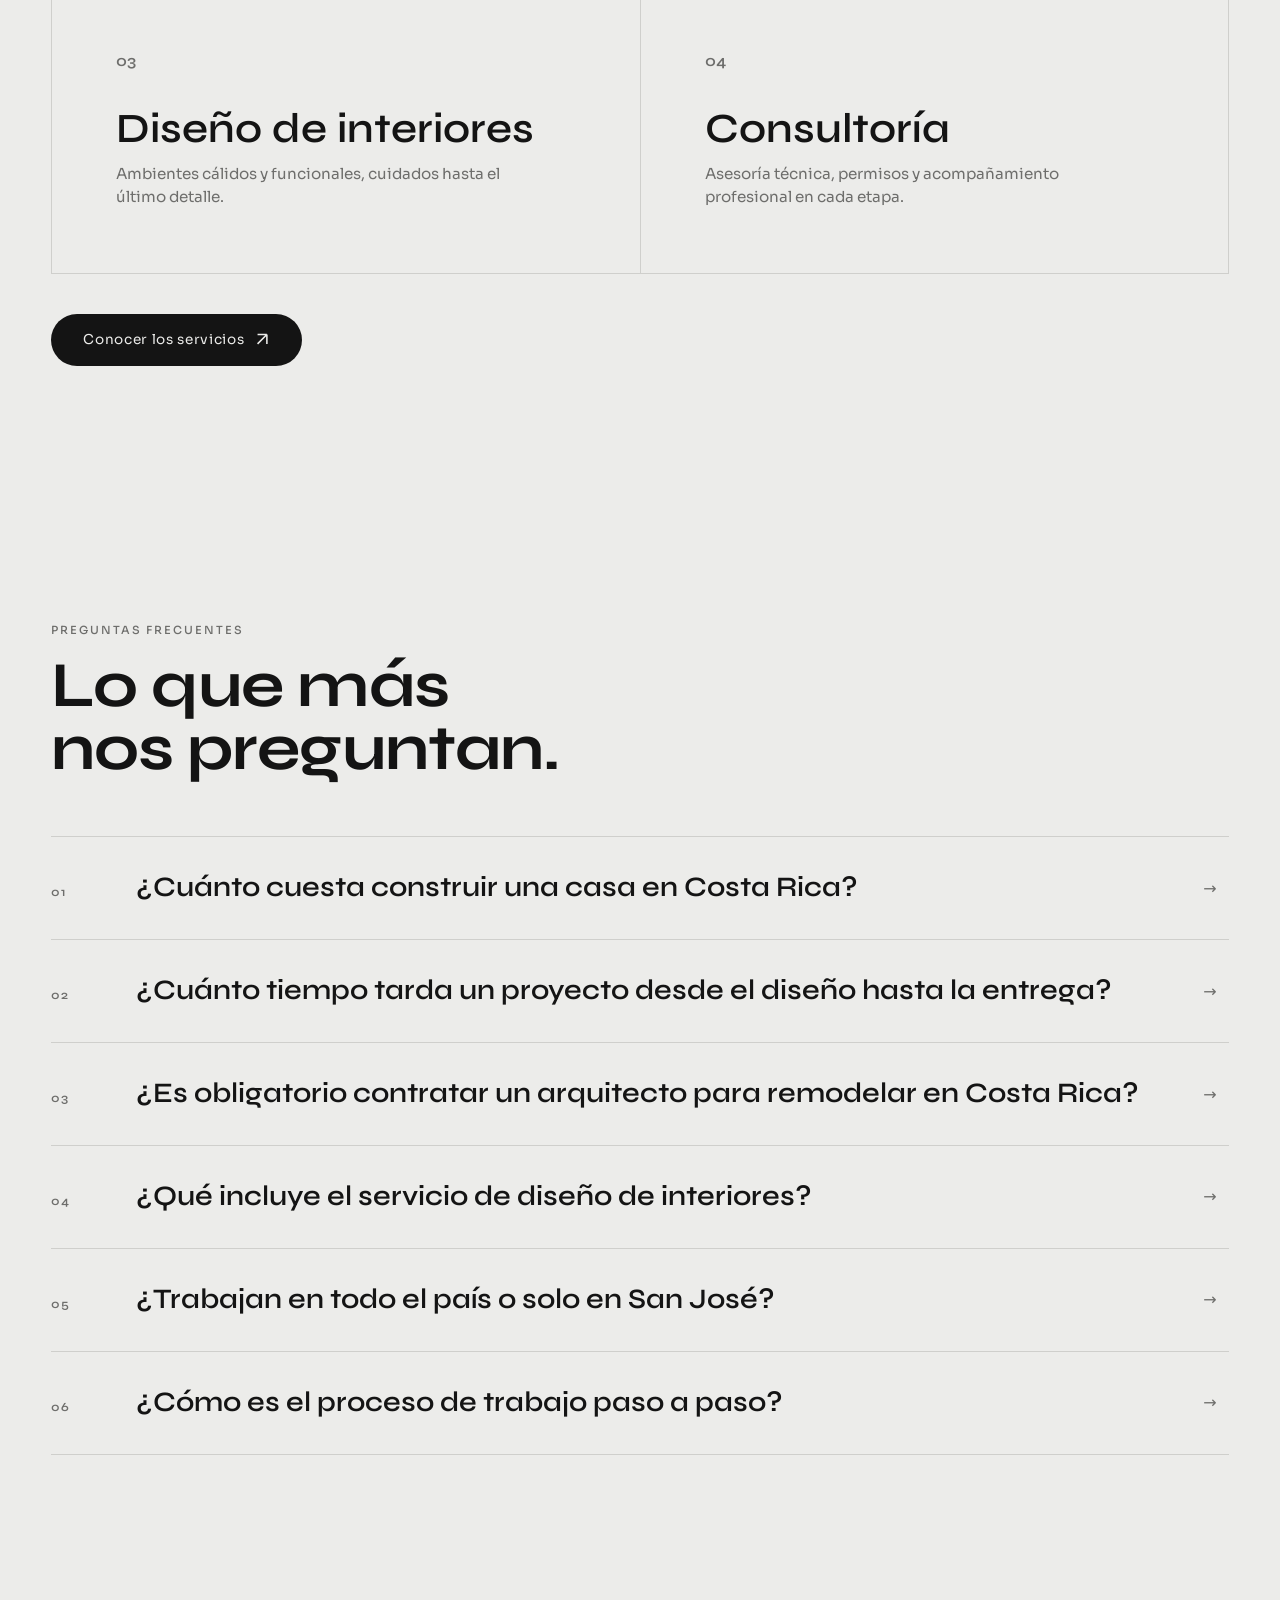
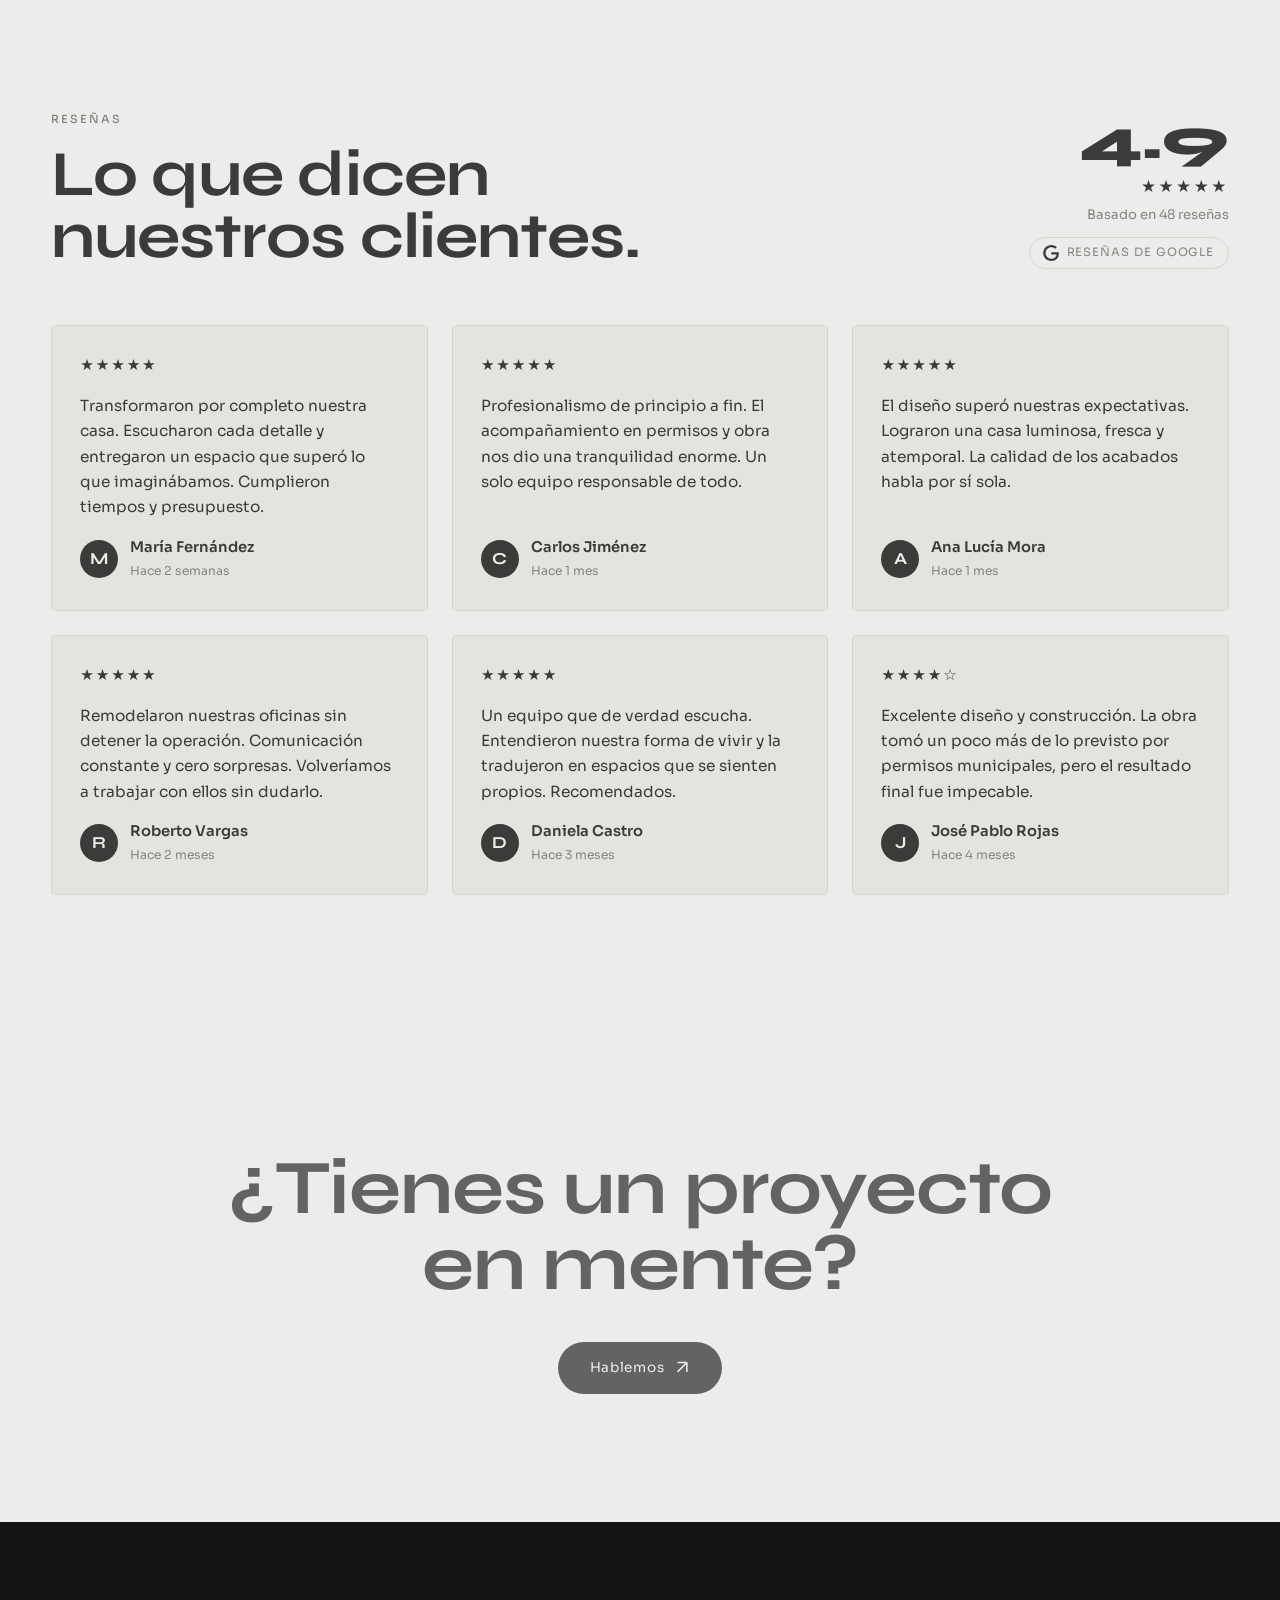
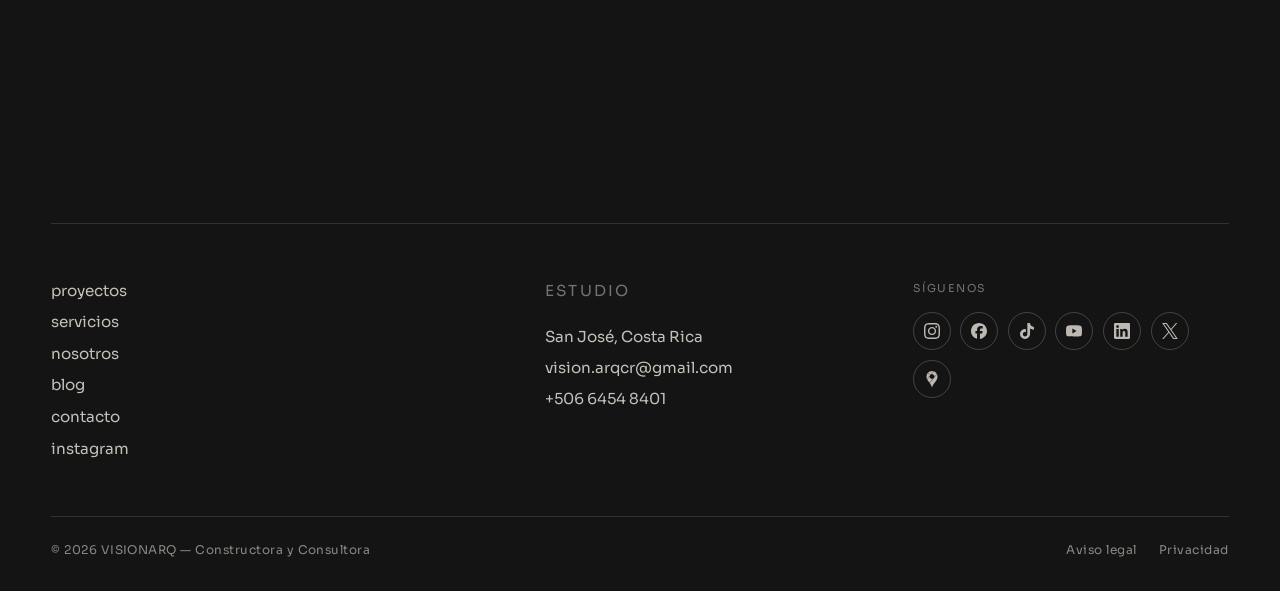
==== commit 1bf5de7e: "Services reorder + link fix, dynamic nav contrast, SEO, mobile - Fix AJAX nav: pushState before swap" ====
--- a/index.html
+++ b/index.html
@@ -4,7 +4,7 @@
   <meta charset="UTF-8" />
   <meta name="viewport" content="width=device-width, initial-scale=1" />
   <title>VISIONARQ · Arquitectura y construcción en San José, Costa Rica</title>
-  <meta name="description" content="VISIONARQ — Constructora y Consultora. Arquitectura, construcción llave en mano, diseño interior y planes maestros en San José, Costa Rica." />
+  <meta name="description" content="VISIONARQ — constructora y estudio de arquitectura y diseño en Costa Rica. Construcción llave en mano, diseño arquitectónico e interiores en San José." />
   <meta property="og:title" content="VISIONARQ · Constructora y Consultora" />
   <meta property="og:description" content="Arquitectura, construcción, diseño interior y consultoría en San José, Costa Rica." />
   <meta property="og:type" content="website" />
--- a/assets/css/style.css
+++ b/assets/css/style.css
@@ -1058,22 +1058,25 @@
 /* =========================================================
    PROYECTOS — cuadrícula "piano" + filtro fijo + filas alternas (Mersi projets)
    ========================================================= */
-.proj-hero {
+/* HERO del portafolio: ocupa casi toda la primera pantalla; el título y el
+   menú quedan centrados y la TIRA de imágenes asoma abajo (estilo Mersi). */
+.pf-hero {
+  min-height: calc(100svh - 30vh);
   display: flex;
   flex-direction: column;
   align-items: center;
-  justify-content: flex-start;
+  justify-content: center;
   text-align: center;
-  padding: calc(var(--nav-h) + clamp(3rem, 9vh, 7rem)) var(--gutter) 0;
-  position: relative;
-}
-.proj-hero__title {
+  padding: calc(var(--nav-h) + clamp(1.5rem, 5vh, 3.5rem)) var(--gutter) 0;
+}
+.pf-hero__head { display: flex; flex-direction: column; align-items: center; }
+/* Mismo estilo tipográfico que el resto de páginas (.display): Syne 700, apretado */
+.pf-hero__title {
   font-family: var(--serif);
-  font-weight: 800;
-  text-transform: uppercase;
-  font-size: clamp(1.7rem, 4.2vw, 3.4rem);
-  line-height: 1.04;
-  letter-spacing: 0.005em;
+  font-weight: 700;
+  font-size: clamp(2.1rem, 5.8vw, 5rem);
+  line-height: 0.98;
+  letter-spacing: -0.015em;
   max-width: 18ch;
 }
 
@@ -1158,11 +1161,16 @@
   display: grid;
   grid-auto-flow: column;
   grid-auto-columns: 1fr;
-  gap: clamp(0.5rem, 1.2vw, 1rem);
+  gap: clamp(0.3rem, 0.7vw, 0.7rem);
+  /* Tira a sangre (de borde a borde) y a ras del fondo de la pantalla, como Mersi */
+  padding: 0 clamp(0.3rem, 0.7vw, 0.7rem);
+  height: 30vh;
 }
 .proj-rows.is-strip .proj-row { display: contents; }
-.proj-rows.is-strip .proj-card__cap,
-.proj-rows.is-strip .proj-card__etiq { display: none; }
+.proj-rows.is-strip .proj-card,
+.proj-rows.is-strip .proj-card__media { height: 100%; }
+.proj-rows.is-strip .proj-card__media img { height: 100%; aspect-ratio: auto; object-fit: cover; }
+.proj-rows.is-strip .slide-card--mini { display: none; }
 
 .proj-card { display: block; }
 .proj-card__media { position: relative; overflow: hidden; }
@@ -1170,26 +1178,25 @@
   width: 100%; aspect-ratio: 3/4; object-fit: cover;
   transition: transform 1.1s var(--ease);
 }
-.proj-card:hover .proj-card__media img { transform: scale(1.06); }
-.proj-card__etiq {
-  position: absolute;
-  left: 50%; top: 50%;
-  transform: translate(-50%, -50%) scale(0.92);
-  width: min(86%, 280px);
-  padding: 1rem 1.2rem;
-  border-radius: 2px;
+.proj-card:hover .proj-card__media img { transform: scale(1.04); }
+
+/* Tarjeta al pasar el cursor = la MISMA tarjeta del inicio (slide-card),
+   reducida y centrada sobre la imagen. Oculta por defecto; aparece al hover. */
+.slide-card--mini {
+  width: min(86%, 290px);
+  height: clamp(92px, 11.5vw, 128px);
+  padding: clamp(0.85rem, 1.4vw, 1.2rem) clamp(1rem, 1.7vw, 1.45rem);
   opacity: 0;
+  transform: translate(-50%, -50%) scale(0.96);
   pointer-events: none;
-  transition: opacity 0.45s var(--ease), transform 0.45s var(--ease);
-  box-shadow: 0 18px 50px rgba(26,26,26,0.28);
-}
-.proj-card:hover .proj-card__etiq { opacity: 1; transform: translate(-50%, -50%) scale(1); }
-.proj-card__etiq-name { font-family: var(--serif); font-size: 1.4rem; font-weight: 400; line-height: 1; display: block; }
-.proj-card__etiq-cat { font-size: 0.66rem; letter-spacing: 0.12em; text-transform: uppercase; opacity: 0.75; margin-top: 0.3rem; display: block; }
-.proj-card__cap { display: flex; justify-content: space-between; align-items: baseline; margin-top: 0.55rem; gap: 1rem; }
-.proj-card__cap h3 { font-family: var(--sans); font-weight: 600; font-size: 0.82rem; letter-spacing: 0.01em; }
-.proj-card__cap span { font-size: 0.68rem; letter-spacing: 0.06em; text-transform: uppercase; color: var(--muted); }
+  transition: opacity 0.4s var(--ease), transform 0.45s var(--ease), background-color 0.6s var(--ease);
+  box-shadow: 0 22px 54px -22px rgba(0,0,0,0.65);
+}
+.proj-card:hover .slide-card--mini { opacity: 1; transform: translate(-50%, -50%) scale(1); }
 .proj-card.is-hidden { display: none; }
+/* CTA del portafolio: oculto hasta que la cuadrícula termina de desplegarse */
+.pf-cta { opacity: 0; transition: opacity 0.6s var(--ease); }
+.pf-cta.is-on { opacity: 1; }
 
 /* =========================================================
    TRATAMIENTO DE FOTOS — color, pero con una capa de oscuridad/fundido
@@ -1397,73 +1404,58 @@
 /* =========================================================
    SERVICIOS — recorrido con tarjeta central fija
    ========================================================= */
-.svc-scroll { position: relative; height: 440vh; }
-.svc-stage {
-  position: sticky; top: 0;
-  height: 100vh;
-  display: grid;
-  grid-template-columns: 1.05fr 0.9fr 1.05fr;
-  align-items: center;
-  gap: clamp(1rem, 3vw, 3rem);
-  padding: calc(var(--nav-h) + 1rem) var(--gutter) 2rem;
-}
-/* Izquierda — imagen que cambia (dos en bucle) */
-.svc-media { position: relative; height: min(72vh, 620px); }
-.svc-media__svc {
-  position: absolute; inset: 0; overflow: hidden; border-radius: 4px;
-  opacity: 0; visibility: hidden; transition: opacity 0.7s var(--ease), visibility 0.7s var(--ease);
-  clip-path: inset(0 0 0 0);
-}
-.svc-media__svc.is-active { opacity: 1; visibility: visible; }
-.svc-media__svc img { position: absolute; inset: 0; width: 100%; height: 100%; object-fit: cover; }
-.svc-media__svc img.b { opacity: 0; }
-.svc-media__svc.is-active img.a { animation: svcZoom 9s var(--ease) infinite alternate; }
-.svc-media__svc.is-active img.b { animation: svcLoop 9s ease-in-out infinite; }
-@keyframes svcLoop { 0%,42% { opacity: 0; } 58%,92% { opacity: 1; } 100% { opacity: 0; } }
-@keyframes svcZoom { from { transform: scale(1); } to { transform: scale(1.06); } }
-
-/* Centro — tarjeta fija */
-.svc-card {
-  display: flex; flex-direction: column; align-items: center; text-align: center;
-  gap: 0.7rem; padding: clamp(1.5rem, 3vw, 2.5rem);
-  background: #E7E6E2; border-radius: 4px;
-  box-shadow: 0 30px 70px -34px rgba(0,0,0,0.5);
-}
-.svc-card__logo .mark, .svc-card__logo svg { height: auto; width: clamp(54px, 7vw, 84px); color: var(--off-black); display: block; }
-.svc-card__brand { font-family: var(--serif); font-weight: 700; letter-spacing: 0.16em; font-size: clamp(1.1rem, 2vw, 1.5rem); margin-top: 0.3rem; }
-.svc-card__tag { font-size: 0.62rem; letter-spacing: 0.2em; text-transform: uppercase; color: var(--muted); }
-.svc-card__rule { width: 40px; height: 1px; background: var(--line); margin: 0.5rem 0; }
-.svc-card__active { display: flex; flex-direction: column; gap: 0.2rem; }
-.svc-card__active b { font-family: var(--serif); font-weight: 700; font-size: 0.8rem; color: var(--muted); }
-.svc-card__active span { font-family: var(--serif); font-weight: 700; font-size: clamp(1.2rem, 2.3vw, 1.7rem); }
-
-/* Derecha — texto que cambia */
-.svc-copy { position: relative; min-height: 60vh; }
-.svc-copy__svc {
-  position: absolute; inset: 0; display: flex; flex-direction: column; justify-content: center;
-  opacity: 0; visibility: hidden; transform: translateY(24px);
-  transition: opacity 0.6s var(--ease), transform 0.6s var(--ease), visibility 0.6s var(--ease);
-}
-.svc-copy__svc.is-active { opacity: 1; visibility: visible; transform: none; }
-.svc-copy__num { font-family: var(--serif); font-weight: 700; color: var(--muted); font-size: 0.85rem; }
-.svc-copy__title { font-family: var(--serif); font-weight: 700; font-size: clamp(1.8rem, 3.4vw, 2.8rem); margin: 0.4rem 0 1rem; }
-.svc-copy__desc { color: var(--muted); max-width: 40ch; line-height: 1.7; }
-.svc-copy__list { list-style: none; margin: 1.4rem 0; display: flex; flex-direction: column; gap: 0.55rem; }
-.svc-copy__list li { position: relative; padding-left: 1.2rem; }
-.svc-copy__list li::before { content: "—"; position: absolute; left: 0; color: var(--muted); }
-.svc-copy__link { display: inline-flex; align-items: center; gap: 0.5rem; font-size: 0.8rem; letter-spacing: 0.08em; text-transform: uppercase; border-bottom: 1px solid currentColor; padding-bottom: 3px; width: max-content; transition: opacity 0.3s var(--ease); }
-.svc-copy__link:hover { opacity: 0.6; }
-
-/* Progreso (puntos) opcional al lado de la tarjeta */
+/* Slider tipo Inicio: imagen (izq) + texto del servicio (der) con cortina-wipe;
+   tarjeta cuadrada con borde y logo VA estampado/animado al centro. El tono
+   gris cambia en cada servicio (escala de grises), igual que en el Inicio. */
+.svc-slider { position: relative; }
+.svc-stage { position: sticky; top: 0; height: 100vh; overflow: hidden; }
+
+.svc-slide { position: absolute; inset: 0; display: grid; grid-template-columns: 1fr 1fr; }
+.svc-panel { position: relative; overflow: hidden; will-change: clip-path; }
+.svc-panel--media img { position: absolute; inset: 0; width: 100%; height: 100%; object-fit: cover; }
+.svc-panel--copy {
+  background: var(--off-black);
+  color: var(--cream);
+  display: flex; flex-direction: column; justify-content: center;
+  padding: clamp(2rem, 5vw, 4.5rem) clamp(1.5rem, 4vw, 4rem) clamp(2rem, 5vw, 4.5rem) clamp(3.5rem, 14vw, 12rem);
+}
+.svc-panel--copy .eyebrow { color: rgba(236,236,234,0.55); }
+.svc-slide__title { font-family: var(--serif); font-weight: 700; font-size: clamp(2rem, 4.6vw, 4rem); line-height: 0.98; letter-spacing: -0.015em; margin: 0.6rem 0 1.5rem; }
+.svc-slide__list { list-style: none; display: flex; flex-direction: column; gap: 0.6rem; max-width: 36ch; }
+.svc-slide__list li { position: relative; padding-left: 1.3rem; color: rgba(236,236,234,0.82); line-height: 1.5; }
+.svc-slide__list li::before { content: "—"; position: absolute; left: 0; color: rgba(236,236,234,0.5); }
+.svc-slide__link { margin-top: clamp(1.5rem, 3vw, 2.4rem); display: inline-flex; align-items: center; gap: 0.55rem; font-size: 0.78rem; letter-spacing: 0.1em; text-transform: uppercase; color: var(--cream); border-bottom: 1px solid currentColor; padding-bottom: 4px; width: max-content; transition: opacity 0.3s var(--ease); }
+.svc-slide__link:hover { opacity: 0.6; }
+
+/* Tarjeta central cuadrada con borde + logo VA estampado y animado */
+.svc-cardx {
+  position: absolute; left: 50%; top: 50%;
+  transform: translate(-50%, -50%);
+  z-index: 50;
+  width: clamp(160px, 19vw, 224px);
+  aspect-ratio: 1 / 1;
+  border: 1px solid rgba(236,236,234,0.45);
+  display: flex; align-items: center; justify-content: center;
+  overflow: hidden;
+  color: var(--cream);
+  box-shadow: 0 30px 70px -30px rgba(0,0,0,0.65);
+}
+.svc-cardx__wipe { position: absolute; inset: 0; z-index: 0; }
+.svc-cardx__logo { position: relative; z-index: 1; width: 50%; line-height: 0; }
+.svc-cardx__logo .mark--split {
+  width: 100%; height: auto; display: block;
+  color: rgba(8,8,8,0.5);
+  filter: drop-shadow(0 1.6px 1px rgba(255,255,255,0.22)) drop-shadow(0 -1.3px 1px rgba(0,0,0,0.66));
+}
+
 @media (max-width: 860px) {
-  .svc-scroll { height: auto; }
-  .svc-stage { position: static; height: auto; display: block; padding: 1rem var(--gutter) 2rem; }
-  .svc-media, .svc-card { display: none; }
-  .svc-copy { min-height: 0; }
-  .svc-copy__svc {
-    position: relative; opacity: 1; visibility: visible; transform: none;
-    padding: 2rem 0; border-top: 1px solid var(--line);
-  }
+  /* Móvil: servicios apilados (sin slider fijo) */
+  .svc-stage { position: static; height: auto; overflow: visible; }
+  .svc-slide { position: relative; inset: auto; grid-template-columns: 1fr; }
+  .svc-panel { clip-path: none !important; }
+  .svc-panel--media { height: 56vw; }
+  .svc-panel--copy { padding: clamp(2rem,7vw,3rem) var(--gutter); }
+  .svc-cardx { display: none; }
 }
 
 /* =========================================================
@@ -1488,6 +1480,69 @@
   .svc-gal__item--0, .svc-gal__item--4 { grid-column: 1 / -1 !important; aspect-ratio: 16/10 !important; }
 }
 
+/* Filas alternas foto/texto con bordes tipo plano (foto izq, foto der, foto izq).
+   La imagen se expande desde el centro (estilo AutoCAD) con cruz, esquinas y
+   números X/Y al hacer scroll. */
+.svc-rows { margin: clamp(2.5rem, 6vw, 5rem) 0; border-top: 1px solid var(--line); }
+.svc-row { display: grid; grid-template-columns: 1fr 1fr; align-items: stretch; border-bottom: 1px solid var(--line); min-height: clamp(360px, 44vw, 620px); }
+.svc-row__media { position: relative; padding: 0; overflow: hidden; }
+.svc-row__text { padding: clamp(2.2rem, 5vw, 4rem) clamp(1.8rem, 5vw, 5rem); display: flex; flex-direction: column; justify-content: center; border-left: 1px solid var(--line); }
+.svc-row--rev .svc-row__media { order: 2; border-left: 1px solid var(--line); }
+.svc-row--rev .svc-row__text { border-left: none; }
+.svc-row__title { font-family: var(--serif); font-weight: 700; font-size: clamp(1.6rem, 3vw, 2.6rem); line-height: 1.04; margin-bottom: 1rem; }
+.svc-row__desc { color: var(--muted); line-height: 1.7; max-width: 46ch; }
+
+/* Marco AutoCAD con regla que se arrastra desde la esquina sup-izq (Enerblock).
+   El marco llena por completo la celda de la cuadrícula. */
+.cad { position: absolute; inset: 0; }
+.cad__img { position: absolute; inset: 0; overflow: hidden; clip-path: inset(0% 100% 100% 0%); }   /* colapsado; el JS lo abre */
+.cad__img img { display: block; width: 100%; height: 100%; object-fit: cover; }
+/* Esquinas = límite de la cuadrícula */
+.cad__corner { position: absolute; width: 12px; height: 12px; border: 1.5px solid var(--off-black); pointer-events: none; z-index: 3; }
+.cad__corner--tl { left: 0; top: 0; border-right: 0; border-bottom: 0; }
+.cad__corner--tr { right: 0; top: 0; border-left: 0; border-bottom: 0; }
+.cad__corner--bl { left: 0; bottom: 0; border-right: 0; border-top: 0; }
+.cad__corner--br { right: 0; bottom: 0; border-left: 0; border-top: 0; }
+/* Guías fijas en el ancla (sup-izq) */
+.cad__fx { position: absolute; background: rgba(20,20,20,0.16); pointer-events: none; z-index: 2; }
+.cad__fx--v { left: 0; top: 0; bottom: 0; width: 1px; }
+.cad__fx--h { top: 0; left: 0; right: 0; height: 1px; }
+/* Reglas móviles (la "regla" que arrastra el cursor) */
+.cad__mv { position: absolute; background: var(--off-black); pointer-events: none; z-index: 4; }
+.cad__mv--v { top: 0; bottom: 0; width: 1px; left: 0; }
+.cad__mv--h { left: 0; right: 0; height: 1px; top: 0; }
+/* Cursor/cruz en la esquina que se expande */
+.cad__pt { position: absolute; left: 0; top: 0; width: 11px; height: 11px; margin: -5.5px 0 0 -5.5px; pointer-events: none; z-index: 5; }
+.cad__pt::before, .cad__pt::after { content: ""; position: absolute; background: var(--off-black); }
+.cad__pt::before { left: 50%; top: 0; bottom: 0; width: 1px; margin-left: -0.5px; }
+.cad__pt::after { top: 50%; left: 0; right: 0; height: 1px; margin-top: -0.5px; }
+/* Cotas W/H que siguen al cursor */
+.cad__num { position: absolute; left: 0; top: 0; font-family: var(--sans); font-size: 0.55rem; letter-spacing: 0.1em; text-transform: uppercase; color: var(--muted); white-space: nowrap; pointer-events: none; z-index: 5; }
+.cad__num b { color: var(--off-black); font-weight: 600; margin-left: 0.3em; font-variant-numeric: tabular-nums; }
+.cad__num--x { transform: translate(-100%, 5px); }    /* ancho, bajo la guía horizontal */
+.cad__num--y { transform: translate(7px, -100%); }    /* alto, junto a la guía vertical */
+
+@media (max-width: 760px) {
+  .svc-row { grid-template-columns: 1fr; }
+  .svc-row--rev .svc-row__media { order: 0; border-left: none; }
+  .svc-row__text { border-left: none; border-top: 1px solid var(--line); }
+  .cad__img { clip-path: none; }
+  .cad__mv, .cad__pt, .cad__num { display: none; }
+}
+
+/* Contador animado (Nosotros) */
+.stats { padding: clamp(3rem, 7vw, 5.5rem) var(--gutter); border-top: 1px solid var(--line); border-bottom: 1px solid var(--line); }
+.stats__grid { display: grid; grid-template-columns: repeat(4, 1fr); }
+.stats__item { text-align: center; padding: 0.5rem clamp(0.5rem, 2vw, 1.5rem); border-left: 1px solid var(--line); }
+.stats__item:first-child { border-left: none; }
+.stats__num { display: block; font-family: var(--serif); font-weight: 700; font-size: clamp(2rem, 4.6vw, 3.6rem); line-height: 1; letter-spacing: -0.02em; font-variant-numeric: tabular-nums; }
+.stats__label { display: block; margin-top: 0.9rem; font-size: 0.68rem; letter-spacing: 0.14em; text-transform: uppercase; color: var(--muted); }
+@media (max-width: 760px) {
+  .stats__grid { grid-template-columns: 1fr 1fr; gap: 2.4rem 0; }
+  .stats__item { border-left: none; }
+  .stats__item:nth-child(odd) { border-right: 1px solid var(--line); }
+}
+
 .svc-seo__grid { display: grid; grid-template-columns: 1.55fr 0.85fr; gap: clamp(2rem, 6vw, 5rem); align-items: start; }
 .svc-seo__main h2 { font-family: var(--serif); font-weight: 700; font-size: clamp(1.7rem, 3.4vw, 2.6rem); margin-bottom: 1rem; }
 .svc-seo__main h3 { font-family: var(--serif); font-weight: 700; font-size: clamp(1.2rem, 2.2vw, 1.6rem); margin: 2rem 0 0.8rem; }
@@ -1505,43 +1560,60 @@
 /* =========================================================
    CONTACTO — hero con imágenes cambiantes + tarjeta central
    ========================================================= */
-.ct-hero { position: relative; display: grid; grid-template-columns: 1.05fr 0.95fr; min-height: 92vh; }
+.ct-hero { position: relative; display: grid; grid-template-columns: 1fr 1fr; min-height: 100svh; background: var(--cream); }
 .ct-hero__media { position: relative; overflow: hidden; background: var(--off-black); }
-.ct-hero__img { position: absolute; inset: 0; width: 100%; height: 100%; object-fit: cover; opacity: 0; animation: ctFade 16s linear infinite; }
+/* Imágenes a sangre que cambian cada 2 s (4 imágenes · ciclo 8 s) */
+.ct-hero__img { position: absolute; inset: 0; width: 100%; height: 100%; object-fit: cover; opacity: 0; animation: ctFade 8s linear infinite; }
 .ct-hero__img:nth-child(1) { animation-delay: 0s; }
-.ct-hero__img:nth-child(2) { animation-delay: 4s; }
-.ct-hero__img:nth-child(3) { animation-delay: 8s; }
-.ct-hero__img:nth-child(4) { animation-delay: 12s; }
-@keyframes ctFade { 0% { opacity: 0; } 3% { opacity: 1; } 22% { opacity: 1; } 26% { opacity: 0; } 100% { opacity: 0; } }
-.ct-hero__media::before { content: ""; position: absolute; inset: 0; z-index: 2; pointer-events: none; background: linear-gradient(to bottom, rgba(15,15,15,0.35), rgba(15,15,15,0) 24%); }
-
-.ct-side { display: flex; align-items: center; justify-content: center; padding: calc(var(--nav-h) + 2rem) clamp(1.25rem, 4vw, 4rem) 3rem; }
-.ct-card {
-  width: min(440px, 100%);
-  background: var(--cream); border: 1px solid var(--line); border-radius: 4px;
-  padding: clamp(1.8rem, 3.5vw, 3rem);
-  box-shadow: 0 40px 90px -50px rgba(0,0,0,0.6);
-}
-.ct-card__logo svg { width: 56px; height: auto; color: var(--off-black); display: block; }
-.ct-card__brand { display: block; font-family: var(--serif); font-weight: 700; letter-spacing: 0.16em; font-size: 1.05rem; margin: 0.9rem 0 1.4rem; }
-.ct-card__title { font-family: var(--serif); font-weight: 700; font-size: clamp(1.7rem, 3.2vw, 2.5rem); line-height: 1.02; }
-.ct-card__lead { color: var(--muted); margin: 0.9rem 0 1.6rem; line-height: 1.6; font-size: 0.96rem; }
-
-.ct-news__label { display: block; font-size: 0.68rem; letter-spacing: 0.14em; text-transform: uppercase; color: var(--muted); margin-bottom: 0.6rem; }
+.ct-hero__img:nth-child(2) { animation-delay: 2s; }
+.ct-hero__img:nth-child(3) { animation-delay: 4s; }
+.ct-hero__img:nth-child(4) { animation-delay: 6s; }
+@keyframes ctFade { 0% { opacity: 0; } 4% { opacity: 1; } 25% { opacity: 1; } 29% { opacity: 0; } 100% { opacity: 0; } }
+
+/* Lado derecho (crema): tarjeta "Hablemos" con datos de contacto (centrada,
+   a la derecha del marco central para no solaparse). */
+.ct-hero__right { display: flex; align-items: center; justify-content: flex-end; padding: calc(var(--nav-h) + 2rem) clamp(1.5rem, 6vw, 6rem) 3rem; }
+.ct-touch { text-align: center; display: flex; flex-direction: column; gap: 0.7rem; }
+.ct-touch__title { font-family: var(--serif); font-weight: 700; font-size: clamp(1.7rem, 3vw, 2.4rem); margin-bottom: 0.8rem; letter-spacing: -0.01em; }
+.ct-touch a, .ct-touch p { font-size: clamp(0.98rem, 1.4vw, 1.15rem); color: var(--off-black); }
+.ct-touch a:hover { color: var(--muted); }
+
+/* Marco central con borde: boletín (izq) | logo VA estampado + dirección (der) */
+.ct-frame {
+  position: absolute; top: 50%; left: 50%; transform: translate(-50%, -50%);
+  z-index: 4;
+  display: grid; grid-template-columns: 1.05fr 0.95fr;
+  width: min(540px, 62vw);
+  border: 1px solid var(--line);
+  background: var(--cream);
+  box-shadow: 0 44px 100px -50px rgba(0,0,0,0.55);
+}
+.ct-frame__news {
+  background: var(--cream-soft);
+  padding: clamp(1.5rem, 2.6vw, 2.4rem);
+  display: flex; flex-direction: column; justify-content: space-between; gap: 2.5rem;
+  min-height: clamp(210px, 26vw, 280px);
+}
+.ct-frame__brand {
+  border-left: 1px solid var(--line);
+  padding: clamp(1.5rem, 2.6vw, 2.4rem);
+  display: flex; flex-direction: column; align-items: center; justify-content: center; text-align: center; gap: 1rem;
+}
+.ct-frame__logo svg { width: clamp(54px, 7vw, 84px); height: auto; display: block; color: rgba(20,20,20,0.16);
+  filter: drop-shadow(0 1px 0 rgba(255,255,255,0.8)) drop-shadow(0 -1px 0 rgba(0,0,0,0.14)); }
+.ct-frame__rule { width: 1px; height: 26px; background: var(--line); }
+.ct-frame__addr { font-size: 0.66rem; letter-spacing: 0.18em; text-transform: uppercase; color: var(--muted); line-height: 1.7; }
+
+.ct-news__label { display: block; font-size: 0.68rem; letter-spacing: 0.14em; text-transform: uppercase; color: var(--muted); }
 .ct-news__field { display: flex; align-items: center; border-bottom: 1px solid var(--off-black); padding-bottom: 0.5rem; }
-.ct-news__field input { flex: 1; background: none; border: none; font-family: var(--sans); font-size: 0.95rem; color: var(--off-black); padding: 0.2rem 0; }
+.ct-news__field input { flex: 1; min-width: 0; background: none; border: none; font-family: var(--sans); font-size: 0.9rem; color: var(--off-black); padding: 0.2rem 0; }
 .ct-news__field input:focus { outline: none; }
 .ct-news__field button { color: var(--off-black); display: inline-flex; transition: transform 0.3s var(--ease); }
 .ct-news__field button:hover { transform: translate(2px, -2px); }
 
-.ct-info { margin-top: 1.8rem; display: flex; flex-direction: column; gap: 0.9rem; border-top: 1px solid var(--line); padding-top: 1.6rem; }
-.ct-info a, .ct-info p { font-size: 0.95rem; color: var(--off-black); }
-.ct-info span { display: block; font-size: 0.64rem; letter-spacing: 0.14em; text-transform: uppercase; color: var(--muted); margin-bottom: 0.2rem; }
-.ct-info a:hover { color: var(--muted); }
-
 @media (max-width: 860px) {
   .ct-hero { grid-template-columns: 1fr; min-height: 0; }
-  .ct-hero__media { height: 48vh; }
-  .ct-side { padding: 2.5rem var(--gutter) 1rem; }
-  .ct-card { width: 100%; }
-}
+  .ct-hero__media { height: 52vh; }
+  .ct-hero__right { justify-content: center; padding: 2.5rem var(--gutter) 1.5rem; order: 3; }
+  .ct-frame { position: static; transform: none; width: auto; margin: -2.5rem var(--gutter) 0; order: 2; }
+}
